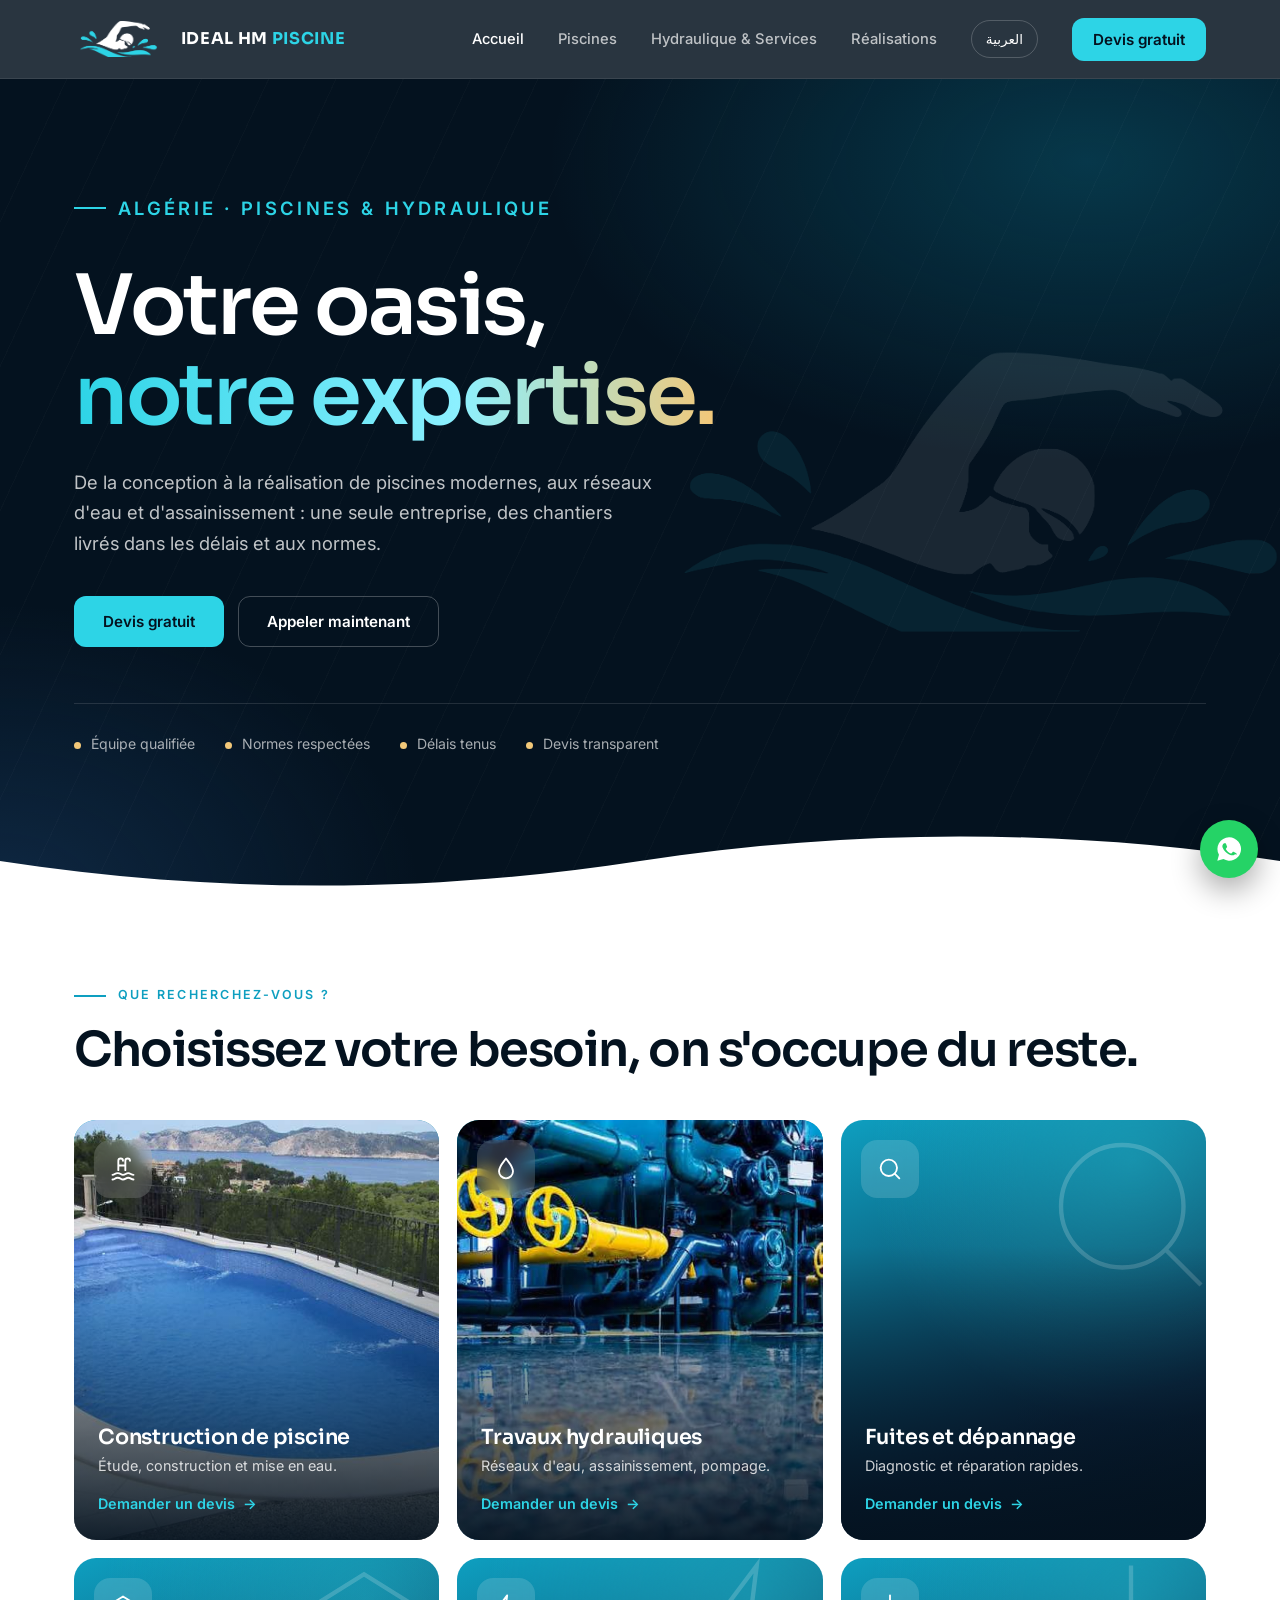
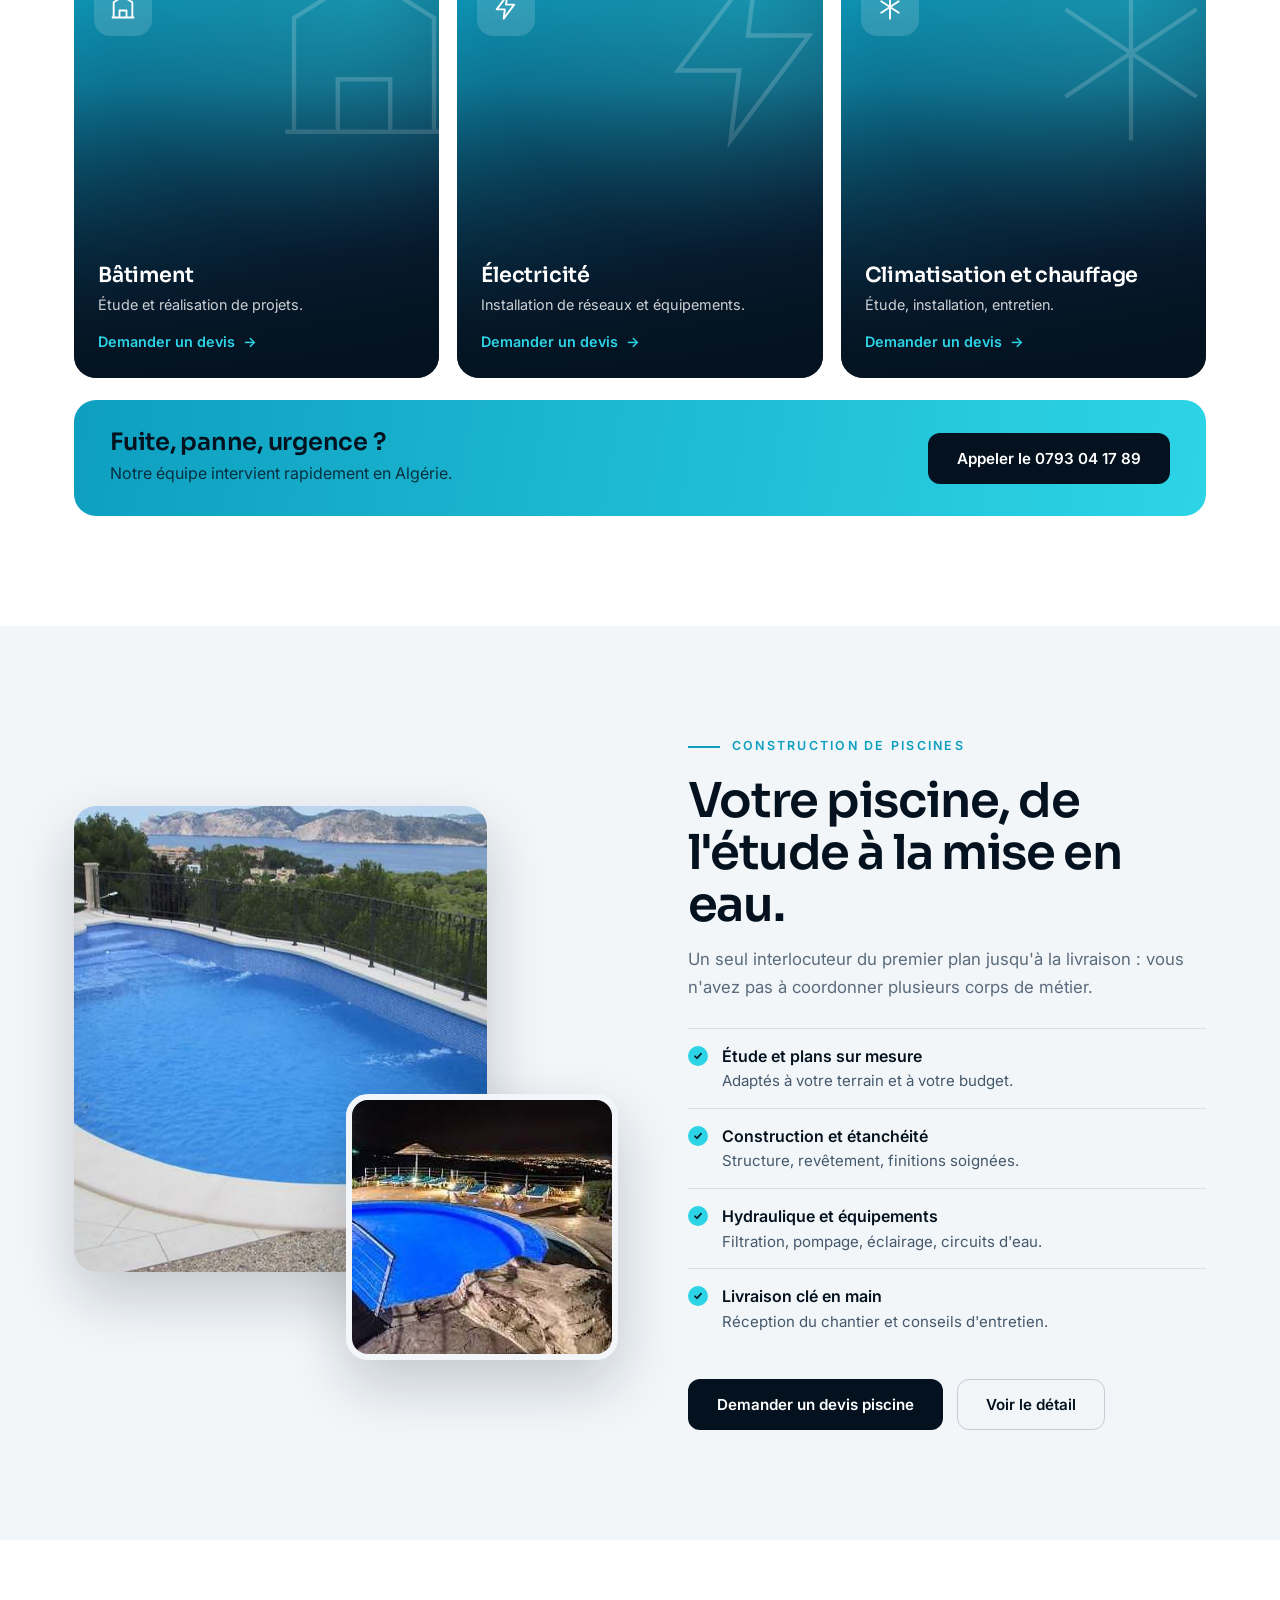
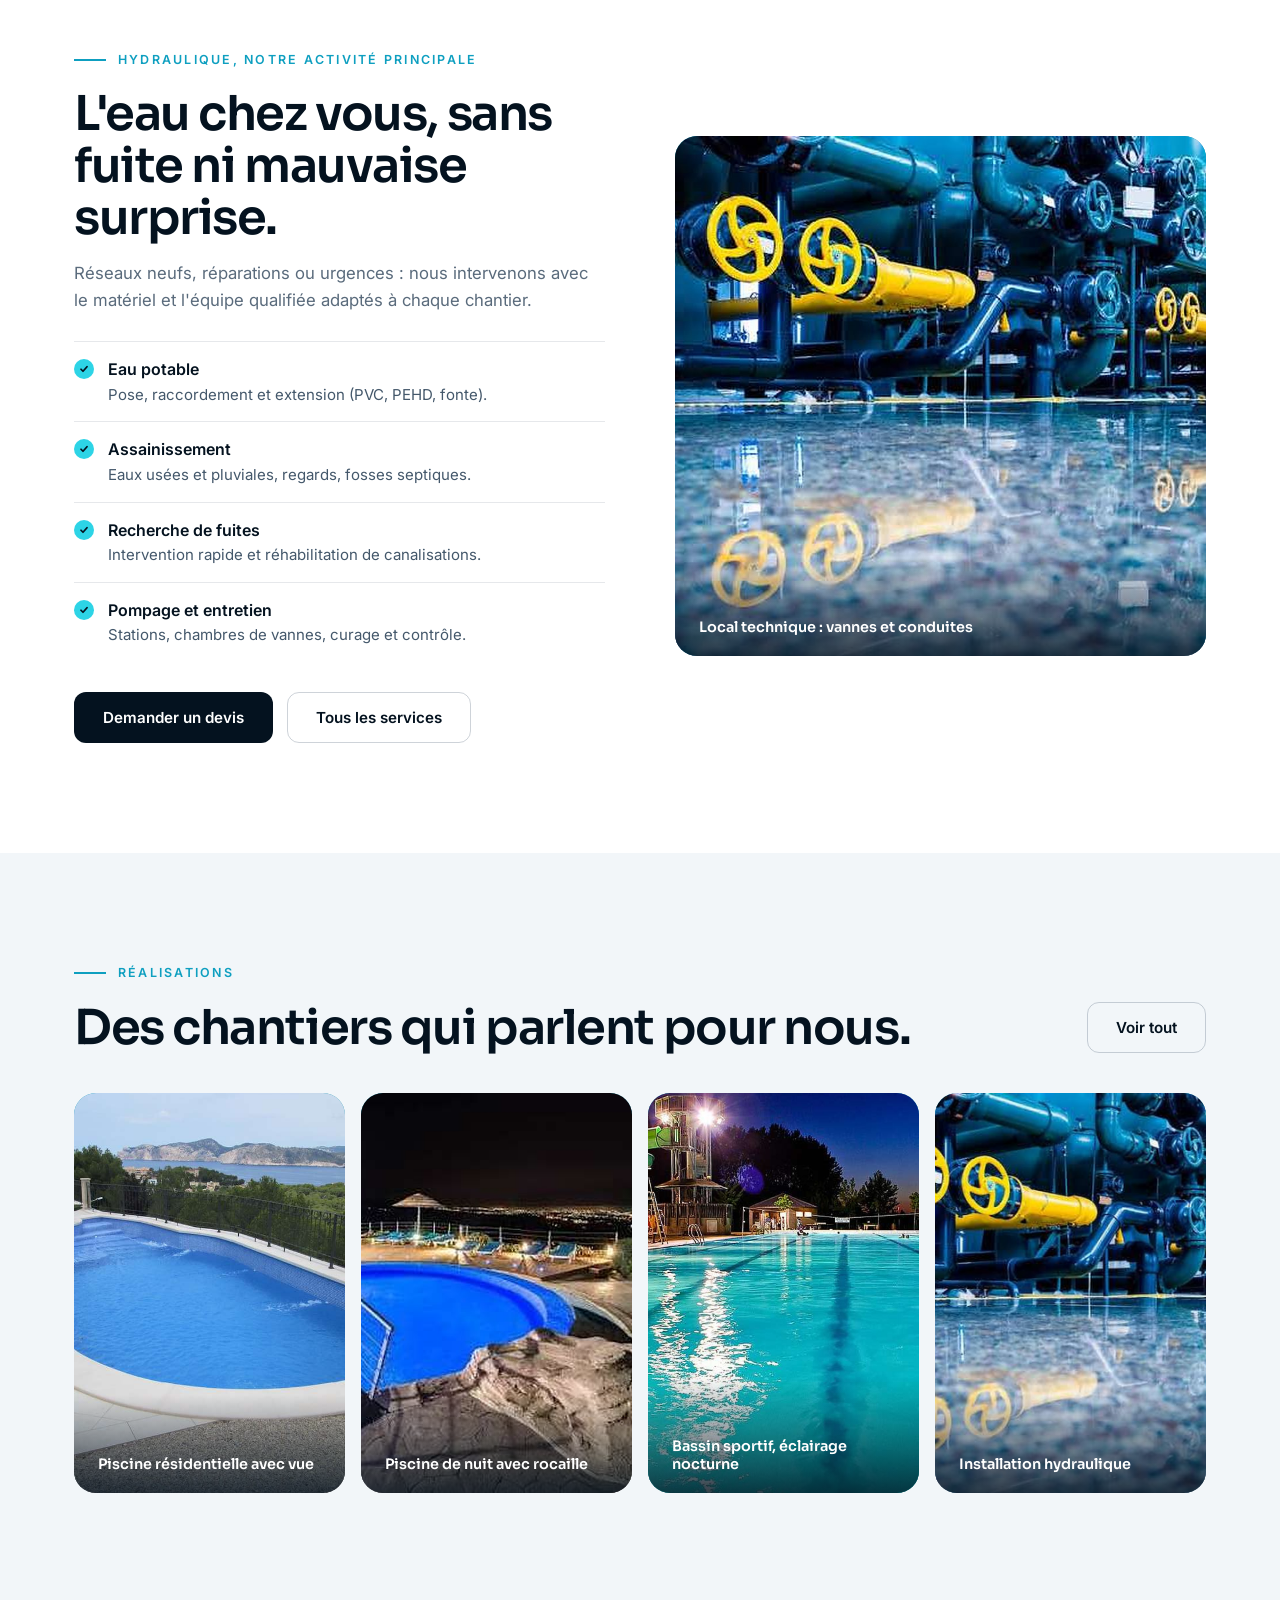
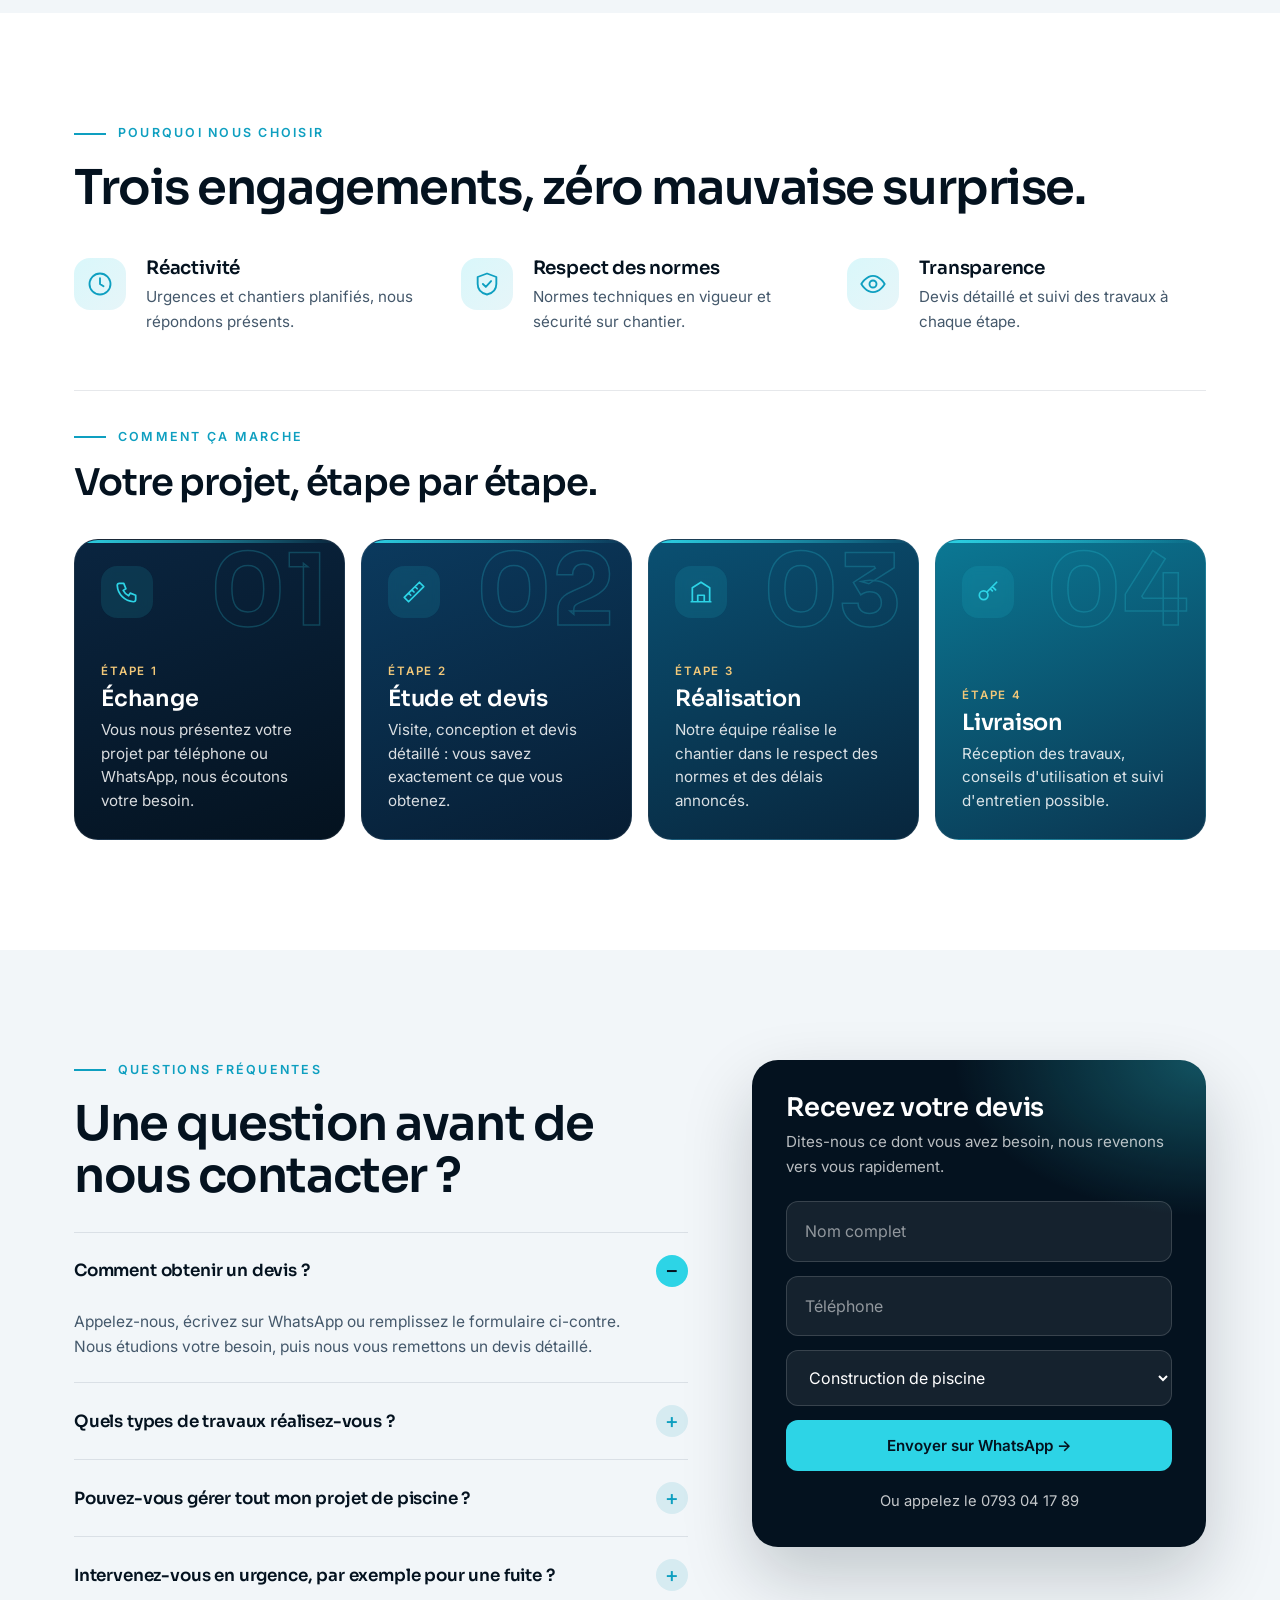
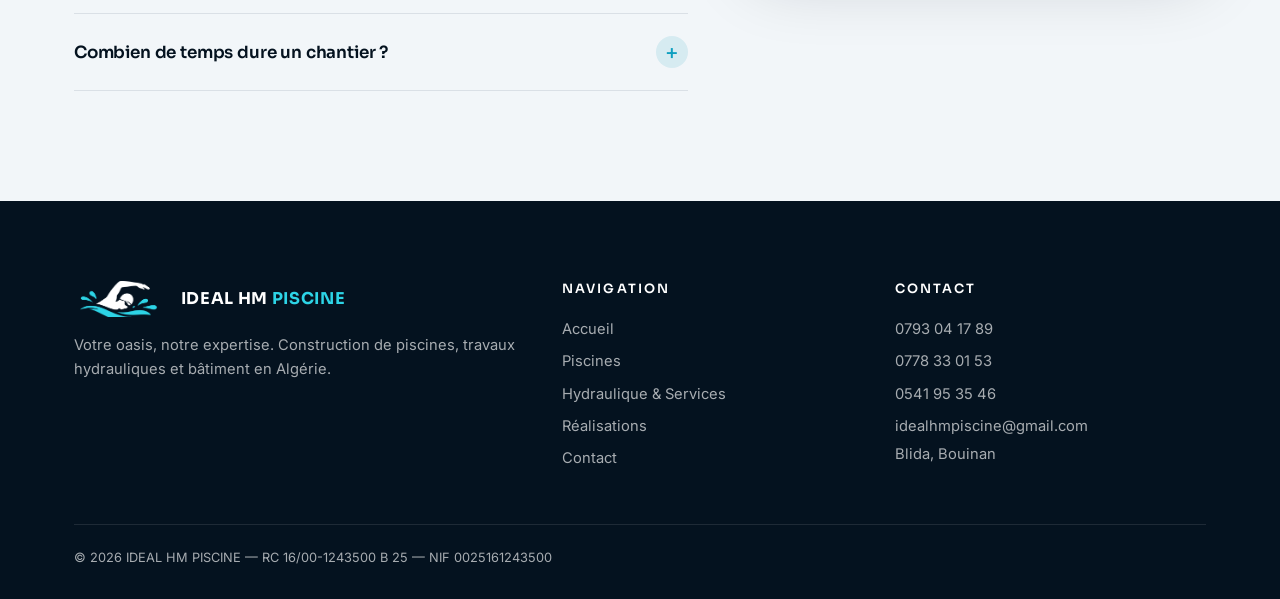
==== index.html @ 0d779c3c "Add files via upload" ====
<!doctype html><html lang="fr"><head><meta charset="utf-8"><meta name="viewport" content="width=device-width,initial-scale=1">
<title>Construction de piscines & travaux hydrauliques en Algérie | Ideal HM Piscine</title><link rel="canonical" href="https://ideal-piscine.vercel.app/"><link rel="alternate" hreflang="fr" href="https://ideal-piscine.vercel.app/"><link rel="alternate" hreflang="ar" href="https://ideal-piscine.vercel.app/ar"><meta name="twitter:card" content="summary_large_image"><meta name="description" content="Ideal HM Piscine : construction de piscines, travaux hydrauliques, bâtiment, électricité et climatisation en Algérie. Devis gratuit.">
<meta property="og:title" content="Construction de piscines & travaux hydrauliques en Algérie | Ideal HM Piscine"><meta property="og:description" content="Ideal HM Piscine : construction de piscines, travaux hydrauliques, bâtiment, électricité et climatisation en Algérie. Devis gratuit."><meta property="og:image" content="https://ideal-piscine.vercel.app/assets/og.jpg">
<link rel="icon" href="/assets/mark-white.png"><link rel="preconnect" href="https://fonts.googleapis.com"><link rel="preconnect" href="https://fonts.gstatic.com" crossorigin>
<script>document.documentElement.className="js"</script><link href="https://fonts.googleapis.com/css2?family=Sora:wght@500;600;700&family=Inter:wght@400;500;600&display=swap" rel="stylesheet"><link rel="stylesheet" href="/assets/style.css"></head><body><svg width="0" height="0" style="position:absolute" aria-hidden="true"><symbol id="i-pool" viewBox="0 0 24 24"><path d="M3 17c2 0 2-1.5 4.5-1.5S10 17 12 17s2.500-1.500 4.500-1.500S19 17 21 17M3 21c2 0 2-1.5 4.500-1.500S10 21 12 21s2.500-1.500 4.500-1.500S19 21 21 21M8 13V5a2 2 0 0 1 4 0M14 13V5a2 2 0 0 1 4 0M8 9h6"/></symbol><symbol id="i-drop" viewBox="0 0 24 24"><path d="M12 3c3 4 6 7 6 11a6 6 0 0 1-12 0c0-4 3-7 6-11z"/></symbol><symbol id="i-build" viewBox="0 0 24 24"><path d="M4 21V8l8-5 8 5v13M9 21v-6h6v6M3 21h18"/></symbol><symbol id="i-bolt" viewBox="0 0 24 24"><path d="M13 2L4 14h7l-1 8 9-12h-7z"/></symbol><symbol id="i-snow" viewBox="0 0 24 24"><path d="M12 2v20M4.500 7l15 10M19.500 7l-15 10"/></symbol><symbol id="i-wrench" viewBox="0 0 24 24"><path d="M14.500 6.500a4 4 0 0 0-5 5L3 18l3 3 6.500-6.500a4 4 0 0 0 5-5L14.500 12 12 9.500z"/></symbol><symbol id="i-search" viewBox="0 0 24 24"><circle cx="11" cy="11" r="7"/><path d="M20 20l-4-4"/></symbol><symbol id="i-pipe" viewBox="0 0 24 24"><path d="M3 7h9a4 4 0 0 1 4 4v10M10 21h12M3 4v6"/></symbol><symbol id="i-ruler" viewBox="0 0 24 24"><path d="M3 17L17 3l4 4L7 21zM7 13l2 2M10 10l2 2M13 7l2 2"/></symbol><symbol id="i-shield" viewBox="0 0 24 24"><path d="M12 3l8 3v6c0 5-3.500 8-8 9-4.500-1-8-4-8-9V6zM8.500 12l2.500 2.500 4.500-5"/></symbol><symbol id="i-clock" viewBox="0 0 24 24"><circle cx="12" cy="12" r="9"/><path d="M12 7v5l3 2"/></symbol><symbol id="i-eye" viewBox="0 0 24 24"><path d="M2 12s4-7 10-7 10 7 10 7-4 7-10 7S2 12 2 12z"/><circle cx="12" cy="12" r="3"/></symbol><symbol id="i-hotel" viewBox="0 0 24 24"><path d="M4 21V5a1 1 0 0 1 1-1h9a1 1 0 0 1 1 1v16M15 10h4a1 1 0 0 1 1 1v10M3 21h18M8 8h3M8 12h3M8 16h3"/></symbol><symbol id="i-light" viewBox="0 0 24 24"><path d="M9 18h6M10 21h4M12 3a6 6 0 0 0-4 10.500c.7.700 1 1.500 1 2.500h6c0-1 .3-1.800 1-2.500A6 6 0 0 0 12 3z"/></symbol><symbol id="i-phone" viewBox="0 0 24 24"><path d="M5 4h4l2 5-2.500 1.500a11 11 0 0 0 5 5L15 13l5 2v4a2 2 0 0 1-2 2A16 16 0 0 1 3 6a2 2 0 0 1 2-2z"/></symbol><symbol id="i-key" viewBox="0 0 24 24"><circle cx="8" cy="15" r="4"/><path d="M11 12l9-9M16 7l3 3M14 9l2 2"/></symbol></svg><header><div class="wrap nav"><a href="/" class="brand"><img src="/assets/mark-white.png" alt="Ideal HM Piscine"><span class="wm">IDEAL HM <b>PISCINE</b></span></a><button class="burger" aria-label="Menu" aria-expanded="false">Menu</button><nav class="links"><a href="/" class="on">Accueil</a><a href="/piscines">Piscines</a><a href="/services">Hydraulique & Services</a><a href="/realisations">Réalisations</a><a class="lang" href="/ar" hreflang="ar" lang="ar">العربية</a><a href="/contact" class="btn btn-y">Devis gratuit</a></nav></div></header><main>
<script type="application/ld+json">{"@context":"https://schema.org","@type":"HomeAndConstructionBusiness","name":"IDEAL HM PISCINE","email":"idealhmpiscine@gmail.com","telephone":"+213793041789","address":{"@type":"PostalAddress","addressLocality":"Bouinan","addressRegion":"Blida","addressCountry":"DZ"}}</script>
<section class="hero"><div class="wrap"><p class="eyebrow" style="color:var(--yellow)">Algérie · Piscines & Hydraulique</p><h1>Votre oasis,<br><em>notre expertise.</em></h1><p>De la conception à la réalisation de piscines modernes, aux réseaux d'eau et d'assainissement : une seule entreprise, des chantiers livrés dans les délais et aux normes.</p><div class="cta"><a class="btn btn-y" href="/contact">Devis gratuit</a><a class="btn btn-o" href="tel:+213793041789">Appeler maintenant</a></div><div class="badges"><span>Équipe qualifiée</span><span>Normes respectées</span><span>Délais tenus</span><span>Devis transparent</span></div></div><svg class="wave" viewBox="0 0 1440 110" preserveAspectRatio="none"><path fill="#fff" d="M0 55c120 40 240 40 360 0s240-40 360 0 240 40 360 0 240-40 360 0V110H0z"/></svg></section><section class="tight"><div class="wrap"><p class="eyebrow">Que recherchez-vous ?</p><h2>Choisissez votre besoin, on s'occupe du reste.</h2><div class="tiles"><a class="tile rv big" href="/contact?s=Construction%20de%20piscine"><img src="/assets/work-1.jpg" alt="Construction de piscine" loading="lazy" onerror="this.remove()"><span class="ic"><svg><use href="#i-pool"/></svg></span><h3>Construction de piscine</h3><p>Étude, construction et mise en eau.</p><span class="more">Demander un devis <i>→</i></span></a><a class="tile rv " href="/contact?s=Travaux%20hydrauliques"><img src="/assets/work-4.jpg" alt="Travaux hydrauliques" loading="lazy" onerror="this.remove()"><span class="ic"><svg><use href="#i-drop"/></svg></span><h3>Travaux hydrauliques</h3><p>Réseaux d'eau, assainissement, pompage.</p><span class="more">Demander un devis <i>→</i></span></a><a class="tile rv " href="/contact?s=Fuites%20et%20d%C3%A9pannage"><svg class="bg"><use href="#i-search"/></svg><span class="ic"><svg><use href="#i-search"/></svg></span><h3>Fuites et dépannage</h3><p>Diagnostic et réparation rapides.</p><span class="more">Demander un devis <i>→</i></span></a><a class="tile rv " href="/contact?s=B%C3%A2timent"><svg class="bg"><use href="#i-build"/></svg><span class="ic"><svg><use href="#i-build"/></svg></span><h3>Bâtiment</h3><p>Étude et réalisation de projets.</p><span class="more">Demander un devis <i>→</i></span></a><a class="tile rv " href="/contact?s=%C3%89lectricit%C3%A9"><svg class="bg"><use href="#i-bolt"/></svg><span class="ic"><svg><use href="#i-bolt"/></svg></span><h3>Électricité</h3><p>Installation de réseaux et équipements.</p><span class="more">Demander un devis <i>→</i></span></a><a class="tile rv " href="/contact?s=Climatisation%20et%20chauffage"><svg class="bg"><use href="#i-snow"/></svg><span class="ic"><svg><use href="#i-snow"/></svg></span><h3>Climatisation et chauffage</h3><p>Étude, installation, entretien.</p><span class="more">Demander un devis <i>→</i></span></a></div><div class="urg rv"><div><h3>Fuite, panne, urgence ?</h3><p>Notre équipe intervient rapidement en Algérie.</p></div><a class="btn btn-b" href="tel:+213793041789">Appeler le 0793 04 17 89</a></div></div></section><section class="alt"><div class="wrap split"><div class="collage rv"><img class="c1" src="/assets/work-1.jpg" alt="Piscine réalisée" loading="lazy" onerror="this.remove()"><img class="c2" src="/assets/work-2.jpg" alt="Piscine de nuit" loading="lazy" onerror="this.remove()"></div><div class="rv"><p class="eyebrow">Construction de piscines</p><h2>Votre piscine, de l'étude à la mise en eau.</h2><p class="lead">Un seul interlocuteur du premier plan jusqu'à la livraison : vous n'avez pas à coordonner plusieurs corps de métier.</p><ul class="check"><li><b>Étude et plans sur mesure</b><span>Adaptés à votre terrain et à votre budget.</span></li><li><b>Construction et étanchéité</b><span>Structure, revêtement, finitions soignées.</span></li><li><b>Hydraulique et équipements</b><span>Filtration, pompage, éclairage, circuits d'eau.</span></li><li><b>Livraison clé en main</b><span>Réception du chantier et conseils d'entretien.</span></li></ul><div class="cta"><a class="btn btn-b" href="/contact?s=Construction%20de%20piscine">Demander un devis piscine</a><a class="btn btn-line" href="/piscines">Voir le détail</a></div></div></div></section><section><div class="wrap split rev"><div class="rv"><p class="eyebrow">Hydraulique, notre activité principale</p><h2>L'eau chez vous, sans fuite ni mauvaise surprise.</h2><p class="lead">Réseaux neufs, réparations ou urgences : nous intervenons avec le matériel et l'équipe qualifiée adaptés à chaque chantier.</p><ul class="check"><li><b>Eau potable</b><span>Pose, raccordement et extension (PVC, PEHD, fonte).</span></li><li><b>Assainissement</b><span>Eaux usées et pluviales, regards, fosses septiques.</span></li><li><b>Recherche de fuites</b><span>Intervention rapide et réhabilitation de canalisations.</span></li><li><b>Pompage et entretien</b><span>Stations, chambres de vannes, curage et contrôle.</span></li></ul><div class="cta"><a class="btn btn-b" href="/contact?s=Travaux%20hydrauliques">Demander un devis</a><a class="btn btn-line" href="/services">Tous les services</a></div></div><div class="ph tall rv"><img src="/assets/work-4.jpg" alt="Installation hydraulique" loading="lazy" onerror="this.remove()"><span>Local technique : vannes et conduites</span></div></div></section><section class="alt"><div class="wrap"><div class="head2"><div><p class="eyebrow">Réalisations</p><h2>Des chantiers qui parlent pour nous.</h2></div><a class="btn btn-line" href="/realisations">Voir tout</a></div><div class="rail"><div class="ph rv"><img src="/assets/work-1.jpg" alt="Piscine résidentielle avec vue" loading="lazy" onerror="this.remove()"><span>Piscine résidentielle avec vue</span></div><div class="ph rv"><img src="/assets/work-2.jpg" alt="Piscine de nuit avec rocaille" loading="lazy" onerror="this.remove()"><span>Piscine de nuit avec rocaille</span></div><div class="ph rv"><img src="/assets/work-3.jpg" alt="Bassin sportif, éclairage nocturne" loading="lazy" onerror="this.remove()"><span>Bassin sportif, éclairage nocturne</span></div><div class="ph rv"><img src="/assets/work-4.jpg" alt="Installation hydraulique" loading="lazy" onerror="this.remove()"><span>Installation hydraulique</span></div></div></div></section><section><div class="wrap"><p class="eyebrow">Pourquoi nous choisir</p><h2>Trois engagements, zéro mauvaise surprise.</h2><div class="trio"><div class="why"><span class="ic"><svg><use href="#i-clock"/></svg></span><div><h3>Réactivité</h3><p>Urgences et chantiers planifiés, nous répondons présents.</p></div></div><div class="why"><span class="ic"><svg><use href="#i-shield"/></svg></span><div><h3>Respect des normes</h3><p>Normes techniques en vigueur et sécurité sur chantier.</p></div></div><div class="why"><span class="ic"><svg><use href="#i-eye"/></svg></span><div><h3>Transparence</h3><p>Devis détaillé et suivi des travaux à chaque étape.</p></div></div></div><div class="flow rv"><p class="eyebrow">Comment ça marche</p><h2>Votre projet, étape par étape.</h2><p class="hint">Glissez pour découvrir les étapes</p><div class="sw"><div class="sc" data-n="01"><span class="si"><svg><use href="#i-phone"/></svg></span><div><small>Étape 1</small><h3>Échange</h3><p>Vous nous présentez votre projet par téléphone ou WhatsApp, nous écoutons votre besoin.</p></div></div><div class="sc" data-n="02"><span class="si"><svg><use href="#i-ruler"/></svg></span><div><small>Étape 2</small><h3>Étude et devis</h3><p>Visite, conception et devis détaillé : vous savez exactement ce que vous obtenez.</p></div></div><div class="sc" data-n="03"><span class="si"><svg><use href="#i-build"/></svg></span><div><small>Étape 3</small><h3>Réalisation</h3><p>Notre équipe réalise le chantier dans le respect des normes et des délais annoncés.</p></div></div><div class="sc" data-n="04"><span class="si"><svg><use href="#i-key"/></svg></span><div><small>Étape 4</small><h3>Livraison</h3><p>Réception des travaux, conseils d'utilisation et suivi d'entretien possible.</p></div></div><a class="sc cta" href="/contact"><span class="si"><svg><use href="#i-pool"/></svg></span><div><h3>Prêt à démarrer ?</h3><p>Demandez votre devis gratuit, nous revenons vers vous rapidement.</p></div><span class="btn btn-b">Demander un devis →</span></a></div><div class="prog"><i></i><i></i><i></i><i></i><i></i></div></div></div></section><section class="alt"><div class="wrap"><div class="faqgrid"><div class="rv"><p class="eyebrow">Questions fréquentes</p><h2>Une question avant de nous contacter ?</h2><div class="faq"><details open><summary>Comment obtenir un devis ?</summary><p>Appelez-nous, écrivez sur WhatsApp ou remplissez le formulaire ci-contre. Nous étudions votre besoin, puis nous vous remettons un devis détaillé.</p></details><details><summary>Quels types de travaux réalisez-vous ?</summary><p>La construction de piscines et les travaux hydrauliques (eau potable, assainissement, fuites, pompage), ainsi que le bâtiment, l'électricité, la climatisation, le chauffage et l'entretien.</p></details><details><summary>Pouvez-vous gérer tout mon projet de piscine ?</summary><p>Oui. Nous intervenons de l'étude à la livraison, avec un seul interlocuteur : conception, construction, hydraulique et équipements.</p></details><details><summary>Intervenez-vous en urgence, par exemple pour une fuite ?</summary><p>La réactivité est l'un de nos engagements. Appelez-nous directement pour une urgence : nous organisons l'intervention au plus vite.</p></details><details><summary>Combien de temps dure un chantier ?</summary><p>Cela dépend du projet (type de travaux, taille, terrain). Le calendrier est précisé dans votre devis avant le début des travaux.</p></details></div></div>
<div class="qf rv"><h3>Recevez votre devis</h3><p>Dites-nous ce dont vous avez besoin, nous revenons vers vous rapidement.</p>
<form id="devis"><input name="nom" placeholder="Nom complet" required autocomplete="name"><input name="tel" type="tel" placeholder="Téléphone" required autocomplete="tel"><select name="service" aria-label="Service"><option>Construction de piscine</option><option>Travaux hydrauliques</option><option>Recherche de fuites / dépannage</option><option>Bâtiment</option><option>Électricité</option><option>Climatisation et chauffage</option><option>Entretien</option></select><button class="btn btn-y" type="submit" style="justify-content:center">Envoyer sur WhatsApp →</button></form>
<a class="qcall" href="tel:+213793041789">Ou appelez le 0793 04 17 89</a></div></div></div><script type="application/ld+json">{"@context": "https://schema.org", "@type": "FAQPage", "mainEntity": [{"@type": "Question", "name": "Comment obtenir un devis ?", "acceptedAnswer": {"@type": "Answer", "text": "Appelez-nous, écrivez sur WhatsApp ou remplissez le formulaire ci-contre. Nous étudions votre besoin, puis nous vous remettons un devis détaillé."}}, {"@type": "Question", "name": "Quels types de travaux réalisez-vous ?", "acceptedAnswer": {"@type": "Answer", "text": "La construction de piscines et les travaux hydrauliques (eau potable, assainissement, fuites, pompage), ainsi que le bâtiment, l'électricité, la climatisation, le chauffage et l'entretien."}}, {"@type": "Question", "name": "Pouvez-vous gérer tout mon projet de piscine ?", "acceptedAnswer": {"@type": "Answer", "text": "Oui. Nous intervenons de l'étude à la livraison, avec un seul interlocuteur : conception, construction, hydraulique et équipements."}}, {"@type": "Question", "name": "Intervenez-vous en urgence, par exemple pour une fuite ?", "acceptedAnswer": {"@type": "Answer", "text": "La réactivité est l'un de nos engagements. Appelez-nous directement pour une urgence : nous organisons l'intervention au plus vite."}}, {"@type": "Question", "name": "Combien de temps dure un chantier ?", "acceptedAnswer": {"@type": "Answer", "text": "Cela dépend du projet (type de travaux, taille, terrain). Le calendrier est précisé dans votre devis avant le début des travaux."}}]}</script></section>

</main><footer><div class="wrap"><div class="grid"><div><a href="/" class="brand" style="margin-bottom:16px"><img src="/assets/mark-white.png" alt=""><span class="wm">IDEAL HM <b>PISCINE</b></span></a><p>Votre oasis, notre expertise. Construction de piscines, travaux hydrauliques et bâtiment en Algérie.</p></div><div><h4>Navigation</h4><a href="/">Accueil</a><a href="/piscines">Piscines</a><a href="/services">Hydraulique & Services</a><a href="/realisations">Réalisations</a><a href="/contact">Contact</a></div><div><h4>Contact</h4><a href="tel:+213793041789">0793 04 17 89</a><a href="tel:+213778330153">0778 33 01 53</a><a href="tel:+213541953546">0541 95 35 46</a><a href="mailto:idealhmpiscine@gmail.com">idealhmpiscine@gmail.com</a><span>Blida, Bouinan</span></div></div><div class="copy">© 2026 IDEAL HM PISCINE — RC 16/00-1243500 B 25 — NIF 0025161243500</div></div></footer><a class="wa" href="https://wa.me/213793041789?text=Bonjour, je souhaite un devis." target="_blank" rel="noopener" aria-label="WhatsApp"><svg width="28" height="28" viewBox="0 0 24 24" fill="#fff"><path d="M12 2a10 10 0 0 0-8.6 15L2 22l5.2-1.4A10 10 0 1 0 12 2zm5.2 14.2c-.2.6-1.3 1.2-1.8 1.2-.5.1-1 .2-3.3-.7-2.8-1.2-4.6-4-4.7-4.2-.1-.2-1.1-1.500-1.100-2.800s.7-2 1-2.300c.2-.3.6-.3.8-.3h.6c.2 0 .5-.1.7.5l.9 2.200c.1.200.1.400 0 .600l-.4.600-.4.500c-.2.200-.3.400-.1.700.2.300.8 1.300 1.700 2.100 1.100 1 2.100 1.300 2.400 1.500.3.100.5.100.7-.1l1-1.200c.2-.3.4-.2.7-.1l2 1c.3.1.5.2.5.4.1.100.1.700-.1 1.300z"/></svg></a><div class="mbar"><a href="tel:+213793041789">Appeler</a><a class="p" href="/contact">Devis gratuit</a></div><script src="/assets/script.js"></script></body></html>
---- assets/style.css ----
:root{--ink:#04121f;--deep:#0a2540;--aqua:#2dd4e6;--aq2:#0e9fc0;--sand:#f2c879;--yellow:var(--aqua);--mut:#5a6b7c;--bg:#f2f6f9;--line:#0a25401a;--r:22px}
*{box-sizing:border-box;margin:0}html{scroll-behavior:smooth}
body{font-family:Inter,system-ui,sans-serif;color:var(--ink);background:#fff;line-height:1.65;-webkit-font-smoothing:antialiased}
img{max-width:100%;display:block}a{color:inherit;text-decoration:none}.wrap{max-width:1180px;margin:auto;padding:0 24px}
h1,h2,h3,.wm{font-family:Sora,sans-serif}h1,h2,h3{line-height:1.08;letter-spacing:-.03em;font-weight:600}
h1{font-size:clamp(2.6rem,7vw,5.2rem)}h2{font-size:clamp(1.9rem,4vw,3rem)}h3{font-size:1.2rem;letter-spacing:-.01em}
.eyebrow{display:flex;align-items:center;gap:12px;color:var(--aq2);font-weight:600;font-size:.78rem;letter-spacing:.18em;text-transform:uppercase;margin-bottom:18px}
.eyebrow:before{content:"";width:32px;height:2px;background:currentColor}
section{padding:110px 0}.alt{background:var(--bg)}.lead{color:var(--mut);max-width:620px;margin-top:16px;font-size:1.05rem}
.btn{display:inline-flex;align-items:center;gap:8px;padding:15px 28px;border-radius:12px;font:600 .95rem Inter;border:1.5px solid transparent;transition:.3s;cursor:pointer}
.btn-y{background:var(--aqua);color:var(--ink)}.btn-y:hover{background:#fff;transform:translateY(-2px);box-shadow:0 14px 34px #2dd4e655}
.btn-o{border-color:#ffffff40;color:#fff}.btn-o:hover{background:#fff;color:var(--ink)}
.btn-b{background:var(--ink);color:#fff}.btn-b:hover{background:var(--aq2);transform:translateY(-2px)}
header{position:sticky;top:0;z-index:50;background:#04121fd9;backdrop-filter:blur(16px);border-bottom:1px solid #ffffff14;color:#fff}
.nav{display:flex;align-items:center;justify-content:space-between;height:78px}
.brand{display:flex;align-items:center;gap:14px}.brand img{height:36px;width:auto}
.wm{font-weight:700;letter-spacing:.04em;font-size:1.02rem}.wm b{color:var(--aqua);font-weight:700}
.links{display:flex;gap:34px;align-items:center;font-size:.92rem;font-weight:500}
.links a:not(.btn){color:#ffffffb3;transition:.2s}.links a.on,.links a:not(.btn):hover{color:#fff}
.links .btn{padding:11px 20px}.burger{display:none;background:none;border:1px solid #fff4;color:#fff;border-radius:10px;padding:8px 14px;font:500 .9rem Inter;cursor:pointer}
.hero{position:relative;overflow:hidden;color:#fff;padding:130px 0 190px;background:radial-gradient(900px 500px at 85% 10%,#0e9fc044,transparent 60%),radial-gradient(700px 500px at 0 100%,#1e4a7a66,transparent 60%),var(--ink)}
.hero.sm{padding:100px 0 160px}.hero h1 em{font-style:normal;background:linear-gradient(90deg,var(--aqua),#8cf0ff 60%,var(--sand));-webkit-background-clip:text;background-clip:text;color:transparent}
.hero p{max-width:580px;margin:26px 0 38px;font-size:1.15rem;color:#ffffffbf}.hero .wrap{position:relative;z-index:2}
.hero:before{content:"";position:absolute;right:-6%;top:50%;width:min(720px,60vw);aspect-ratio:2.1;transform:translateY(-50%);background:url(/assets/mark-white.png) center/contain no-repeat;opacity:.09}
.hero:after{content:"";position:absolute;inset:0;background:repeating-linear-gradient(115deg,transparent 0 60px,#ffffff05 60px 61px)}
.cta{display:flex;gap:14px;flex-wrap:wrap}.wave{position:absolute;bottom:-1px;left:0;width:200%;height:90px;animation:w 18s linear infinite;z-index:3}
@keyframes w{to{transform:translateX(-50%)}}
.badges{display:flex;gap:30px;flex-wrap:wrap;margin-top:56px;padding-top:28px;border-top:1px solid #ffffff1f;font-size:.88rem;color:#ffffffa6}.badges span:before{content:"";display:inline-block;width:7px;height:7px;border-radius:50%;background:var(--sand);margin-right:10px}
.mq{background:#fff;border-bottom:1px solid var(--line);overflow:hidden;white-space:nowrap;padding:22px 0}.mq div{display:inline-flex;gap:56px;animation:w 35s linear infinite;padding-left:56px}
.mq span{font:600 1.5rem Sora;color:#0a254022;text-transform:uppercase;letter-spacing:.04em}.mq span:after{content:"/";margin-left:56px;color:var(--aqua)}
.grid{display:grid;gap:22px;margin-top:56px;counter-reset:c}.g3{grid-template-columns:repeat(3,1fr)}.g2{grid-template-columns:repeat(2,1fr)}.g4{grid-template-columns:repeat(4,1fr)}
.card{position:relative;display:block;background:#fff;border:1px solid var(--line);border-radius:var(--r);padding:34px;transition:.35s;overflow:hidden}
.card:before{counter-increment:c;content:"0" counter(c);display:block;font:600 .85rem Sora;color:var(--aq2);margin-bottom:46px;letter-spacing:.1em}
.card:after{content:"";position:absolute;left:0;bottom:0;height:3px;width:0;background:linear-gradient(90deg,var(--aqua),var(--sand));transition:.4s}
.card:hover{transform:translateY(-6px);box-shadow:0 24px 50px #0a254018}.card:hover:after{width:100%}
.card p,.card li{color:var(--mut);font-size:.95rem;margin-top:10px}
.split{display:grid;grid-template-columns:1.05fr 1fr;gap:70px;align-items:center}
.split h3{margin-top:4px}.split .grid{gap:26px;margin-top:34px}.split .grid>div{padding-left:22px;border-left:2px solid var(--aqua)}
.ph{border-radius:var(--r);min-height:380px;position:relative;overflow:hidden;display:grid;place-items:end start;color:#fff;background:radial-gradient(circle at 70% 20%,#2dd4e6aa,transparent 50%),linear-gradient(160deg,#0e9fc0,var(--deep) 70%,var(--ink))}
.ph:before{content:"";position:absolute;inset:0;background:url(/assets/mark-white.png) center/55% no-repeat;opacity:.12}
.ph img{position:absolute;inset:0;width:100%;height:100%;object-fit:cover;transition:.8s}.ph:hover img{transform:scale(1.06)}
.ph span{position:relative;padding:60px 24px 20px;font:600 .9rem Sora;background:linear-gradient(transparent,#04121fcc);width:100%}
.gal{display:grid;grid-template-columns:repeat(3,1fr);gap:20px;margin-top:56px}.gal .ph{min-height:290px}.gal .ph:nth-child(1),.gal .ph:nth-child(5){grid-column:span 2}
.steps .card{background:transparent}
.band{position:relative;overflow:hidden;color:#fff;text-align:center;border-radius:32px;padding:84px 28px;background:radial-gradient(600px 300px at 80% 0,#2dd4e655,transparent 60%),var(--ink)}
.band h2{max-width:720px;margin:auto}.band p{color:#ffffffb3;margin:18px auto 34px;max-width:520px}
form{display:grid;gap:14px}input,select,textarea{width:100%;padding:16px 18px;border:1.5px solid var(--line);border-radius:12px;font:inherit;background:var(--bg)}
input:focus,select:focus,textarea:focus{outline:0;border-color:var(--aq2);background:#fff;box-shadow:0 0 0 4px #2dd4e633}
.info a{display:block;padding:20px 0;border-bottom:1px solid var(--line);font:600 1.15rem Sora;transition:.2s}.info a:hover{color:var(--aq2);padding-left:8px}
footer{background:var(--ink);color:#ffffffa6;padding:80px 0 30px;font-size:.92rem}
footer .grid{margin-top:0;grid-template-columns:1.5fr 1fr 1fr}footer h4{color:#fff;font:600 .8rem Sora;letter-spacing:.16em;text-transform:uppercase;margin-bottom:16px}
footer a:not(.brand){display:block;padding:4px 0;transition:.2s}footer a:hover{color:var(--aqua)}footer .brand{color:#fff}.copy{border-top:1px solid #ffffff1a;margin-top:50px;padding-top:22px;font-size:.8rem}
.wa{position:fixed;right:22px;bottom:22px;z-index:60;background:#25d366;width:58px;height:58px;border-radius:50%;display:grid;place-items:center;box-shadow:0 12px 30px #0005;transition:.3s}.wa:hover{transform:scale(1.1)}
.js .rv{opacity:0;transform:translateY(30px);transition:.8s cubic-bezier(.2,.7,.2,1)}.rv.in{opacity:1;transform:none}
@media(max-width:860px){.g3,.g2,.g4,.split,footer .grid{grid-template-columns:1fr}.split{gap:40px}.gal{grid-template-columns:1fr}.gal .ph:nth-child(n){grid-column:auto}
.burger{display:block}.links{position:absolute;top:78px;left:0;right:0;background:var(--ink);flex-direction:column;align-items:flex-start;padding:26px 24px;gap:20px;display:none}.links.open{display:flex}section{padding:72px 0}.hero{padding:80px 0 140px}}
.card:before{content:none}.card{display:flex;flex-direction:column;padding:32px}
.ic{flex:none;width:58px;height:58px;border-radius:16px;display:grid;place-items:center;background:linear-gradient(135deg,#2dd4e62e,#0e9fc01a);color:var(--aq2);margin-bottom:26px;transition:.35s}
.ic svg{width:28px;height:28px;fill:none;stroke:currentColor;stroke-width:1.6;stroke-linecap:round;stroke-linejoin:round}
.card:hover .ic{background:var(--aqua);color:var(--ink);transform:rotate(-6deg) scale(1.06)}
.card h3{font-size:1.3rem}.card p{color:#44586b;font-size:.98rem}.card:hover{border-color:#2dd4e688;box-shadow:0 24px 60px #0e9fc026}
.more{margin-top:auto;padding-top:26px;font-weight:600;font-size:.9rem;color:var(--aq2);display:flex;gap:8px}.more i{font-style:normal;transition:.3s}.card:hover .more i{transform:translateX(6px)}
.bento{display:grid;gap:22px;margin-top:56px;grid-template-columns:1.25fr 1fr 1fr}
.feat{grid-row:span 2;background:radial-gradient(500px 320px at 100% 0,#2dd4e655,transparent 60%),var(--ink);color:#fff;border-color:transparent}
.feat h3{font-size:2rem}.feat p,.feat li{color:#ffffffc4}.feat .ic{background:#2dd4e622;color:var(--aqua)}.feat .more{color:var(--aqua)}
.feat ul{list-style:none;padding:0;margin:24px 0 0}.feat li{padding:11px 0;border-top:1px solid #ffffff1a;display:flex;gap:12px;font-size:.95rem}.feat li:before{content:"";width:8px;height:8px;margin-top:9px;border-radius:50%;background:var(--sand);flex:none}
.urg{margin-top:22px;border-radius:var(--r);padding:30px 36px;background:linear-gradient(100deg,var(--aq2),var(--aqua));color:var(--ink);display:flex;justify-content:space-between;align-items:center;gap:20px;flex-wrap:wrap}.urg h3{font-size:1.5rem}.urg p{margin:4px 0 0;opacity:.8}
.why{display:flex;gap:20px;align-items:flex-start}.split .grid>.why{border:0;padding:0}.why .ic{width:52px;height:52px;margin:0}
.stepper{display:grid;grid-template-columns:repeat(4,1fr);gap:28px;margin-top:56px}.step{position:relative}
.step b{display:grid;place-items:center;width:54px;height:54px;border-radius:50%;background:var(--ink);color:var(--aqua);font:600 1.15rem Sora;position:relative;z-index:1;margin-bottom:24px;box-shadow:0 0 0 6px #2dd4e622}
.step:not(:last-child):before{content:"";position:absolute;top:27px;left:70px;right:0;height:2px;background:repeating-linear-gradient(90deg,var(--aq2) 0 6px,transparent 6px 12px)}.step p{color:#44586b;margin-top:8px}
@media(max-width:860px){.bento,.stepper{grid-template-columns:1fr}.feat{grid-row:auto}.step:before{display:none!important}}
@media(max-width:860px){
.stepper{gap:0;margin-top:40px}
.step{display:grid;grid-template-columns:54px 1fr;column-gap:20px;padding-bottom:34px}
.step b{margin:0;grid-row:span 2;align-self:start}
.step h3{display:flex;align-items:center;min-height:54px}
.step p{margin:0;grid-column:2}
.step:not(:last-child):before{display:block!important;top:62px;bottom:8px;left:26px;right:auto;width:2px;height:auto;background:repeating-linear-gradient(180deg,var(--aq2) 0 6px,transparent 6px 12px)}
.step:last-child{padding-bottom:0}}
.hero{padding:88px 0 150px}.hero.sm{padding:64px 0 120px}.hero.xs{padding:60px 0 130px}.hero.xs .wave{display:none}
.btn-line{border-color:#0a254033;color:var(--ink)}.btn-line:hover{background:var(--ink);color:#fff}
section.tight{padding-top:80px}
.tiles{display:grid;grid-template-columns:repeat(3,1fr);gap:18px;margin-top:44px}
.tile{position:relative;isolation:isolate;overflow:hidden;border-radius:22px;aspect-ratio:4/4.6;color:#fff;display:flex;flex-direction:column;justify-content:flex-end;padding:24px;background:radial-gradient(circle at 80% 10%,#2dd4e655,transparent 55%),linear-gradient(160deg,#0e9fc0,var(--deep) 70%,var(--ink))}
.tile>img{position:absolute;inset:0;width:100%;height:100%;object-fit:cover;z-index:-2;transition:.8s}.tile:hover>img{transform:scale(1.08)}
.tile:after{content:"";position:absolute;inset:0;z-index:-1;background:linear-gradient(transparent 30%,#04121fee)}
.tile .bg{position:absolute;z-index:-1;right:-30px;top:-10px;width:210px;height:210px;fill:none;stroke:#fff;stroke-width:.5;opacity:.18}
.tile .ic{position:absolute;top:20px;left:20px;margin:0;background:#ffffff26;color:#fff;backdrop-filter:blur(8px)}
.tile h3{font-size:1.3rem}.tile p{font-size:.9rem;color:#ffffffcc;margin-top:6px}.tile .more{color:var(--aqua);padding-top:14px;margin:0}.tile:hover .more i{transform:translateX(6px)}
.collage{position:relative;aspect-ratio:1/1.02}.collage img{position:absolute;object-fit:cover;border-radius:22px;box-shadow:0 24px 60px #04121f33}
.c1{left:0;top:0;width:76%;height:84%}.c2{right:0;bottom:0;width:50%;height:48%;border:6px solid var(--bg)}
.check{list-style:none;padding:0;margin:26px 0 30px}.check li{display:grid;grid-template-columns:28px 1fr;column-gap:6px;padding:14px 0;border-top:1px solid var(--line)}
.check li:before{content:"";grid-row:span 2;width:20px;height:20px;margin-top:3px;border-radius:50%;background:var(--aqua) url("data:image/svg+xml,%3Csvg xmlns='http://www.w3.org/2000/svg' viewBox='0 0 24 24' fill='none' stroke='%2304121f' stroke-width='3.500' stroke-linecap='round' stroke-linejoin='round'%3E%3Cpath d='M6 12.500l4 4 8-9'/%3E%3C/svg%3E") center/12px no-repeat}
.check b{font-weight:600}.check span{color:#44586b;font-size:.94rem}
.split.rev{grid-template-columns:1fr 1fr}.ph.tall{min-height:520px}
.head2{display:flex;justify-content:space-between;align-items:flex-end;gap:20px;flex-wrap:wrap}
.rail{display:flex;gap:16px;overflow-x:auto;scroll-snap-type:x mandatory;margin-top:40px;padding-bottom:10px;scrollbar-width:none}.rail::-webkit-scrollbar{display:none}
.rail .ph{flex:1 0 250px;min-height:400px;scroll-snap-align:start}
.trio{display:grid;grid-template-columns:repeat(3,1fr);gap:28px;margin-top:44px}.why p{color:#44586b;margin-top:6px;font-size:.95rem}.why h3{font-size:1.15rem}
.trio+.stepper{margin-top:70px;padding-top:56px;border-top:1px solid var(--line)}
.split2{display:grid;grid-template-columns:1.25fr 1fr;gap:24px}.pull{padding:0 0 90px;margin-top:-84px;position:relative;z-index:4}
.formcard{background:#fff;border-radius:26px;padding:38px;box-shadow:0 30px 80px #04121f2e;border:1px solid var(--line)}
.row2{display:grid;grid-template-columns:1fr 1fr;gap:14px}
.side{background:var(--ink);color:#fff;border-radius:26px;padding:38px;background-image:radial-gradient(400px 260px at 100% 0,#2dd4e644,transparent 60%)}
.side h3{font-size:1.4rem}.side .info a{font:600 1.1rem Sora;border-color:#ffffff1f}.side .info a:hover{color:var(--aqua)}
.mbar{display:none}
@media(max-width:860px){
.hero{padding:40px 0 104px}.hero.sm{padding:36px 0 92px}.hero.xs{padding:34px 0 96px}.hero p{margin:18px 0 26px;font-size:1.05rem}.badges{margin-top:34px;gap:14px 22px}
section{padding:56px 0}section.tight{padding-top:48px}
.tiles{grid-template-columns:1fr 1fr;gap:12px;margin-top:30px}.tile{aspect-ratio:3/3.6;padding:16px;border-radius:18px}.tile.big{grid-column:span 2;aspect-ratio:16/10}
.tile p{display:none}.tile.big p{display:block}.tile h3{font-size:1.05rem}.tile .ic{top:14px;left:14px;width:44px;height:44px;margin:0}.tile .ic svg{width:22px;height:22px}.tile .more{font-size:.82rem;padding-top:8px}.tile .bg{width:150px;height:150px}
.urg{padding:22px}.urg .btn{width:100%;justify-content:center}
.split.rev{grid-template-columns:1fr}.split.rev .ph{order:-1}.ph.tall{min-height:280px}.collage{aspect-ratio:1/.9}
.trio{grid-template-columns:1fr;gap:20px}.rail .ph{flex:0 0 78%;min-height:340px}
.gal{grid-template-columns:1fr 1fr;gap:12px;margin-top:36px}.gal .ph{min-height:210px}.gal .ph:nth-child(1){grid-column:span 2}
.card:not(.feat){display:grid;grid-template-columns:50px 1fr;column-gap:16px;padding:20px}.card:not(.feat) .ic{grid-row:span 3;width:50px;height:50px;margin:0}.card:not(.feat) .ic svg{width:24px;height:24px}.card:not(.feat) h3{font-size:1.08rem}.card:not(.feat) .more{padding-top:10px}.grid{gap:12px;margin-top:34px}
.split2{grid-template-columns:1fr}.pull{margin-top:-64px;padding-bottom:50px}.formcard,.side{padding:24px;border-radius:22px}.row2{grid-template-columns:1fr}
.mbar{display:flex;position:fixed;left:0;right:0;bottom:0;z-index:60;gap:10px;padding:10px 14px calc(10px + env(safe-area-inset-bottom));background:#04121ff2;backdrop-filter:blur(14px);border-top:1px solid #ffffff1a}
.mbar a{flex:1;text-align:center;padding:14px;border-radius:12px;font:600 .95rem Inter;color:#fff;border:1.5px solid #ffffff40}.mbar a.p{background:var(--aqua);color:var(--ink);border-color:var(--aqua)}
.wa{display:none}body{padding-bottom:78px}}
.dark2{display:grid;grid-template-columns:1fr 1fr;border-radius:32px;overflow:hidden;color:#fff;background:radial-gradient(600px 380px at 0 0,#2dd4e633,transparent 60%),var(--ink)}
.dark2 .col{padding:56px}.dark2 .col+.col{border-left:1px solid #ffffff1a;background:#ffffff08}
.dark2 .eyebrow{color:var(--aqua)}.dark2 h2{font-size:clamp(1.6rem,2.6vw,2.2rem);margin-bottom:36px}
.rows{display:grid;gap:28px}.row{display:grid;grid-template-columns:56px 1fr;column-gap:20px;position:relative}
.row .ic{width:56px;height:56px;margin:0;background:#2dd4e61f;color:var(--aqua)}
.row small{display:block;color:var(--sand);font:600 .72rem Inter;letter-spacing:.16em;text-transform:uppercase;margin-bottom:4px}
.row h3{font-size:1.15rem}.row p{color:#ffffffb8;font-size:.95rem;margin-top:4px}
.tl .row:not(:last-child):before{content:"";position:absolute;left:27px;top:64px;bottom:-26px;width:2px;background:repeating-linear-gradient(180deg,var(--aqua) 0 5px,transparent 5px 10px);opacity:.55}
@media(max-width:860px){.dark2{grid-template-columns:1fr;border-radius:24px}.dark2 .col{padding:32px 22px}.dark2 .col+.col{border-left:0;border-top:1px solid #ffffff1a}
.dark2 h2{margin-bottom:26px}.rows{gap:24px}.row{grid-template-columns:48px 1fr;column-gap:16px}.row .ic{width:48px;height:48px}.tl .row:not(:last-child):before{left:23px;top:56px;bottom:-24px}}
.flow{margin-top:56px;padding-top:36px;border-top:1px solid var(--line)}.flow .eyebrow{margin-bottom:16px}
.fl{display:grid;grid-template-columns:repeat(4,1fr);background:var(--bg);border-radius:20px;overflow:hidden}
.fs{position:relative;display:flex;gap:12px;align-items:flex-start;padding:20px 24px}.fs+.fs{border-left:1px solid var(--line)}
.fs:not(:last-child):after{content:"";position:absolute;right:-6px;top:50%;width:11px;height:11px;background:var(--bg);border-top:1px solid var(--line);border-right:1px solid var(--line);transform:translateY(-50%) rotate(45deg);z-index:2}
.fi{flex:none;width:38px;height:38px;border-radius:12px;display:grid;place-items:center;background:#2dd4e62e;color:var(--aq2)}.fi svg{width:20px;height:20px;fill:none;stroke:currentColor;stroke-width:1.7;stroke-linecap:round;stroke-linejoin:round}
.fs h4{font:600 .98rem Sora;letter-spacing:-.01em}.fs p{font-size:.84rem;color:#44586b;line-height:1.45;margin-top:2px}
@media(max-width:860px){.why .ic{width:46px;height:46px}.trio{gap:18px}
.flow{margin-top:36px;padding-top:28px}.fl{grid-template-columns:1fr 1fr;border-radius:16px}
.fs{padding:14px;gap:10px}.fs+.fs{border-left:0}.fs:nth-child(even){border-left:1px solid var(--line)}.fs:nth-child(n+3){border-top:1px solid var(--line)}.fs:after{display:none!important}
.fi{width:34px;height:34px;border-radius:10px}.fi svg{width:18px;height:18px}.fs h4{font-size:.92rem}.fs p{font-size:.78rem}}
.gal .ph:nth-child(4){grid-column:span 2}
@media(max-width:1020px){.burger{display:block}.links{position:absolute;top:78px;left:0;right:0;background:var(--ink);flex-direction:column;align-items:flex-start;padding:26px 24px;gap:20px;display:none}.links.open{display:flex}}
@media(max-width:860px){.gal .ph:nth-child(4){grid-column:span 2}}
.flow{border-top:1px solid var(--line)}.flow h2{font-size:clamp(1.6rem,3vw,2.3rem)}
.hint,.prog{display:none}
.sw{display:grid;grid-template-columns:repeat(4,1fr);gap:16px;margin-top:36px}.sc.cta{display:none}
.sc{position:relative;overflow:hidden;display:flex;flex-direction:column;justify-content:space-between;gap:46px;min-height:300px;padding:26px;border-radius:24px;color:#fff;border:1px solid #ffffff14;transition:.35s;background:linear-gradient(160deg,#0a2540,#04121f)}
.sc:nth-child(2){background:linear-gradient(160deg,#0b3a5e,#071d33)}.sc:nth-child(3){background:linear-gradient(160deg,#0a5072,#08263d)}.sc:nth-child(4){background:linear-gradient(160deg,#0b7894,#0a3550)}
.sc:before{content:attr(data-n);position:absolute;right:16px;top:2px;font:700 6.2rem/1 Sora;color:transparent;-webkit-text-stroke:1.5px #2dd4e638;pointer-events:none}
.sc:after{content:"";position:absolute;left:0;top:0;height:3px;width:100%;background:linear-gradient(90deg,var(--aqua),transparent)}
.sc:hover{transform:translateY(-6px);box-shadow:0 26px 50px #04121f40}
.si{width:52px;height:52px;border-radius:16px;display:grid;place-items:center;background:#2dd4e61f;color:var(--aqua);backdrop-filter:blur(6px)}
.si svg{width:26px;height:26px;fill:none;stroke:currentColor;stroke-width:1.6;stroke-linecap:round;stroke-linejoin:round}
.sc small{display:block;color:var(--sand);font:600 .72rem Inter;letter-spacing:.16em;text-transform:uppercase;margin-bottom:8px}
.sc h3{font-size:1.4rem}.sc p{color:#ffffffd9;font-size:.95rem;margin-top:8px;line-height:1.55}
@media(max-width:860px){
.hint{display:block;color:var(--mut);font-size:.82rem;margin-top:10px}.hint:after{content:" →";display:inline-block;animation:nd 1.4s ease-in-out infinite}@keyframes nd{50%{transform:translateX(6px)}}
.sw{display:flex;gap:14px;overflow-x:auto;scroll-snap-type:x mandatory;margin:22px -24px 0;padding:4px 24px 14px;scroll-padding-left:24px;scrollbar-width:none;-webkit-overflow-scrolling:touch}.sw::-webkit-scrollbar{display:none}
.sc{flex:0 0 78%;scroll-snap-align:start;min-height:320px;padding:24px}.sc.cta{display:flex;background:linear-gradient(160deg,var(--aqua),#0ea5c6);color:var(--ink)}
.sc.cta:before,.sc.cta:after{display:none}.sc.cta .si{background:#04121f1f;color:var(--ink)}.sc.cta p{color:#04121fcc}.sc.cta .btn{justify-content:center;width:100%}
.sw:after{content:"";flex:0 0 1px}
.prog{display:flex;gap:6px;margin-top:6px}.prog i{flex:1;height:4px;border-radius:4px;background:var(--line);transition:.35s}.prog i.on{background:var(--aq2)}
.flow{margin-top:36px;padding-top:28px}}
.faqgrid{display:grid;grid-template-columns:1.15fr .85fr;gap:64px;align-items:start}
.faq{margin-top:30px;border-top:1px solid var(--line)}.faq details{border-bottom:1px solid var(--line)}
.faq summary{list-style:none;cursor:pointer;display:flex;justify-content:space-between;align-items:center;gap:20px;padding:22px 0;font:600 1.05rem Sora;letter-spacing:-.01em}
.faq summary::-webkit-details-marker{display:none}.faq summary:after{content:"+";flex:none;width:32px;height:32px;border-radius:50%;display:grid;place-items:center;background:#0e9fc01f;color:var(--aq2);font:500 1.3rem/1 Inter;transition:.3s}
.faq details[open] summary:after{content:"−";background:var(--aqua);color:var(--ink)}.faq summary:hover{color:var(--aq2)}
.faq details p{color:#44586b;padding:0 52px 22px 0;font-size:.97rem}
.qf{position:sticky;top:104px;color:#fff;border-radius:26px;padding:34px;background:radial-gradient(420px 260px at 100% 0,#2dd4e655,transparent 60%),var(--ink);box-shadow:0 30px 70px #04121f33}
.qf h3{font-size:1.6rem}.qf>p{color:#ffffffb8;margin:8px 0 22px;font-size:.95rem}
.qf input,.qf select{background:#ffffff12;border-color:#ffffff26;color:#fff}.qf input::placeholder{color:#ffffff88}.qf input:focus,.qf select:focus{background:#ffffff1c;border-color:var(--aqua)}.qf select option{color:#04121f}
.qcall{display:block;text-align:center;margin-top:18px;color:#ffffffc4;font-size:.92rem}.qcall:hover{color:var(--aqua)}
@media(max-width:860px){.faqgrid{grid-template-columns:1fr;gap:40px}.qf{position:static;padding:24px;border-radius:22px}.faq summary{font-size:.98rem;padding:18px 0}.faq details p{padding-right:0}}
section[id]{scroll-margin-top:90px}
.trio.six{grid-template-columns:repeat(3,1fr);gap:40px 32px}
.chips{display:flex;gap:10px;overflow-x:auto;scrollbar-width:none}.chips::-webkit-scrollbar{display:none}
.chips a,.chips button{flex:none;padding:11px 20px;border:1px solid var(--line);border-radius:99px;font:500 .9rem Inter;background:#fff;color:var(--ink);cursor:pointer;transition:.25s}
.chips a:hover,.chips .on{background:var(--ink);color:#fff;border-color:var(--ink)}
.need{margin-top:36px;border-top:1px solid var(--line)}
.nd{display:grid;grid-template-columns:1fr auto;gap:20px;align-items:center;padding:24px 0;border-bottom:1px solid var(--line);transition:.25s}
.nd b{display:block;font:600 1.15rem Sora;letter-spacing:-.01em}.nd span{color:#44586b;font-size:.95rem}.nd i{font-style:normal;font-weight:600;color:var(--aq2);white-space:nowrap}.nd:hover{padding-left:10px}.nd:hover i{color:var(--ink)}
.panel{display:grid;grid-template-columns:1.1fr 1fr;gap:34px 50px;align-items:center;background:var(--bg);border-radius:28px;padding:48px}
.mini{list-style:none;padding:0;display:grid;gap:12px}.mini li{display:flex;gap:12px;font-weight:500}.mini li:before{content:"";flex:none;width:20px;height:20px;margin-top:3px;border-radius:50%;background:var(--aqua) url("data:image/svg+xml,%3Csvg xmlns='http://www.w3.org/2000/svg' viewBox='0 0 24 24' fill='none' stroke='%2304121f' stroke-width='3.5' stroke-linecap='round' stroke-linejoin='round'%3E%3Cpath d='M6 12.5l4 4 8-9'/%3E%3C/svg%3E") center/12px no-repeat}
.ph .tg{position:absolute;top:14px;left:14px;font:600 .7rem Inter;letter-spacing:.1em;text-transform:uppercase;font-style:normal;padding:6px 12px;border-radius:99px;background:#04121fb3;backdrop-filter:blur(8px);color:var(--aqua);z-index:2}
.gal.u{grid-template-columns:repeat(3,1fr)}.gal.u .ph{grid-column:auto!important;min-height:340px;cursor:zoom-in}
.lb{position:fixed;inset:0;z-index:100;background:#04121ff2;display:none;place-items:center;padding:24px;cursor:zoom-out}.lb.on{display:grid}.lb img{max-width:100%;max-height:90vh;border-radius:16px}.lb button{position:absolute;top:18px;right:22px;background:none;border:0;color:#fff;font-size:2.4rem;cursor:pointer}
@media(max-width:860px){
.trio.six{grid-template-columns:1fr 1fr;gap:26px 16px}.trio.six .why{flex-direction:column;gap:12px}
.nd{grid-template-columns:1fr;gap:8px;padding:20px 0}.nd b{font-size:1.05rem}
.panel{grid-template-columns:1fr;padding:28px 22px;border-radius:22px}
.gal.u{grid-template-columns:1fr 1fr}.gal.u .ph{min-height:230px}.chips{margin-right:-24px;padding-right:24px}}
.links a.lang{font-size:.85rem;border:1px solid #ffffff33;padding:7px 14px;border-radius:99px;color:#fff}.links a.lang:hover{background:#fff;color:var(--ink)}
[dir=rtl] body,[dir=rtl] h1,[dir=rtl] h2,[dir=rtl] h3,[dir=rtl] h4,[dir=rtl] .btn,[dir=rtl] input,[dir=rtl] select,[dir=rtl] textarea,[dir=rtl] summary,[dir=rtl] .eyebrow,[dir=rtl] small,[dir=rtl] .nd b,[dir=rtl] .chip b,[dir=rtl] .chips a,[dir=rtl] .chips button,[dir=rtl] .mbar a,[dir=rtl] .links,[dir=rtl] .ph span,[dir=rtl] .tg,[dir=rtl] .info a,[dir=rtl] .faq summary,[dir=rtl] .check li{font-family:Cairo,Inter,sans-serif}
[dir=rtl] *{letter-spacing:0!important}[dir=rtl] .wm{direction:ltr;letter-spacing:.04em!important;font-family:Sora,sans-serif}
[dir=rtl] body{line-height:1.85}[dir=rtl] h1{line-height:1.3}[dir=rtl] h2,[dir=rtl] h3{line-height:1.4}
[dir=rtl] .eyebrow{text-transform:none;font-size:.9rem}[dir=rtl] .sc small,[dir=rtl] .tg{text-transform:none}
[dir=rtl] .card:hover .more i,[dir=rtl] .tile:hover .more i{transform:translateX(-6px)}
[dir=rtl] .hint:after{content:" ←";animation-name:ndr}@keyframes ndr{50%{transform:translateX(-6px)}}
[dir=rtl] .nd:hover{padding-left:0;padding-right:10px}
[dir=rtl] .sc:before{right:auto;left:16px}[dir=rtl] .sc:after{background:linear-gradient(270deg,var(--aqua),transparent)}
[dir=rtl] .faq details p{padding:0 0 22px 52px}
[dir=rtl] .tile .ic{left:auto;right:20px}[dir=rtl] .tile .bg{right:auto;left:-30px}
[dir=rtl] .c1{left:auto;right:0}[dir=rtl] .c2{right:auto;left:0}
[dir=rtl] .ph .tg{left:auto;right:14px}[dir=rtl] .wa{right:auto;left:22px}[dir=rtl] .lb button{right:auto;left:22px}
[dir=rtl] .badges span:before{margin-right:0;margin-left:10px}
[dir=rtl] bdi{unicode-bidi:isolate}
@media(max-width:860px){[dir=rtl] .tile .ic{left:auto;right:14px}[dir=rtl] .sw{scroll-padding-left:0;scroll-padding-right:24px}[dir=rtl] .faq details p{padding-left:0}
[dir=rtl] .chips{margin-right:0;padding-right:0;margin-left:-24px;padding-left:24px}}
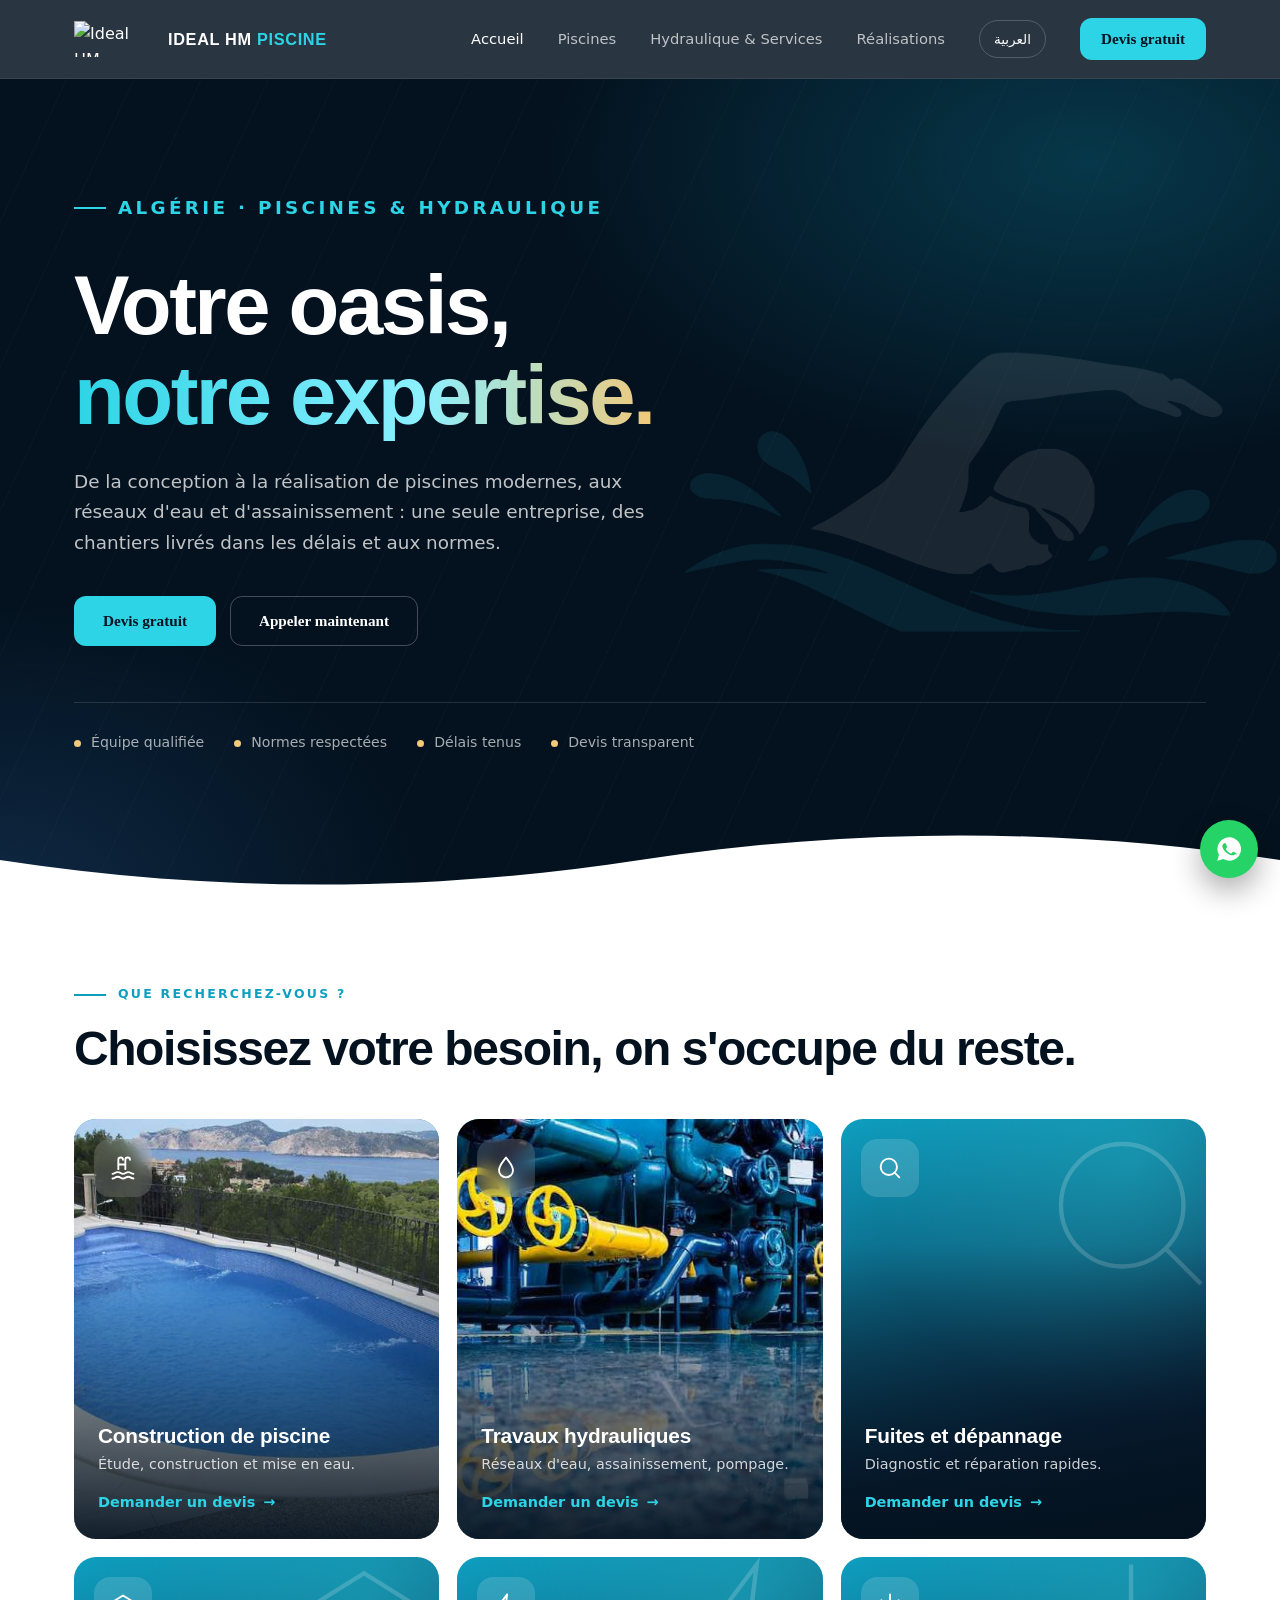
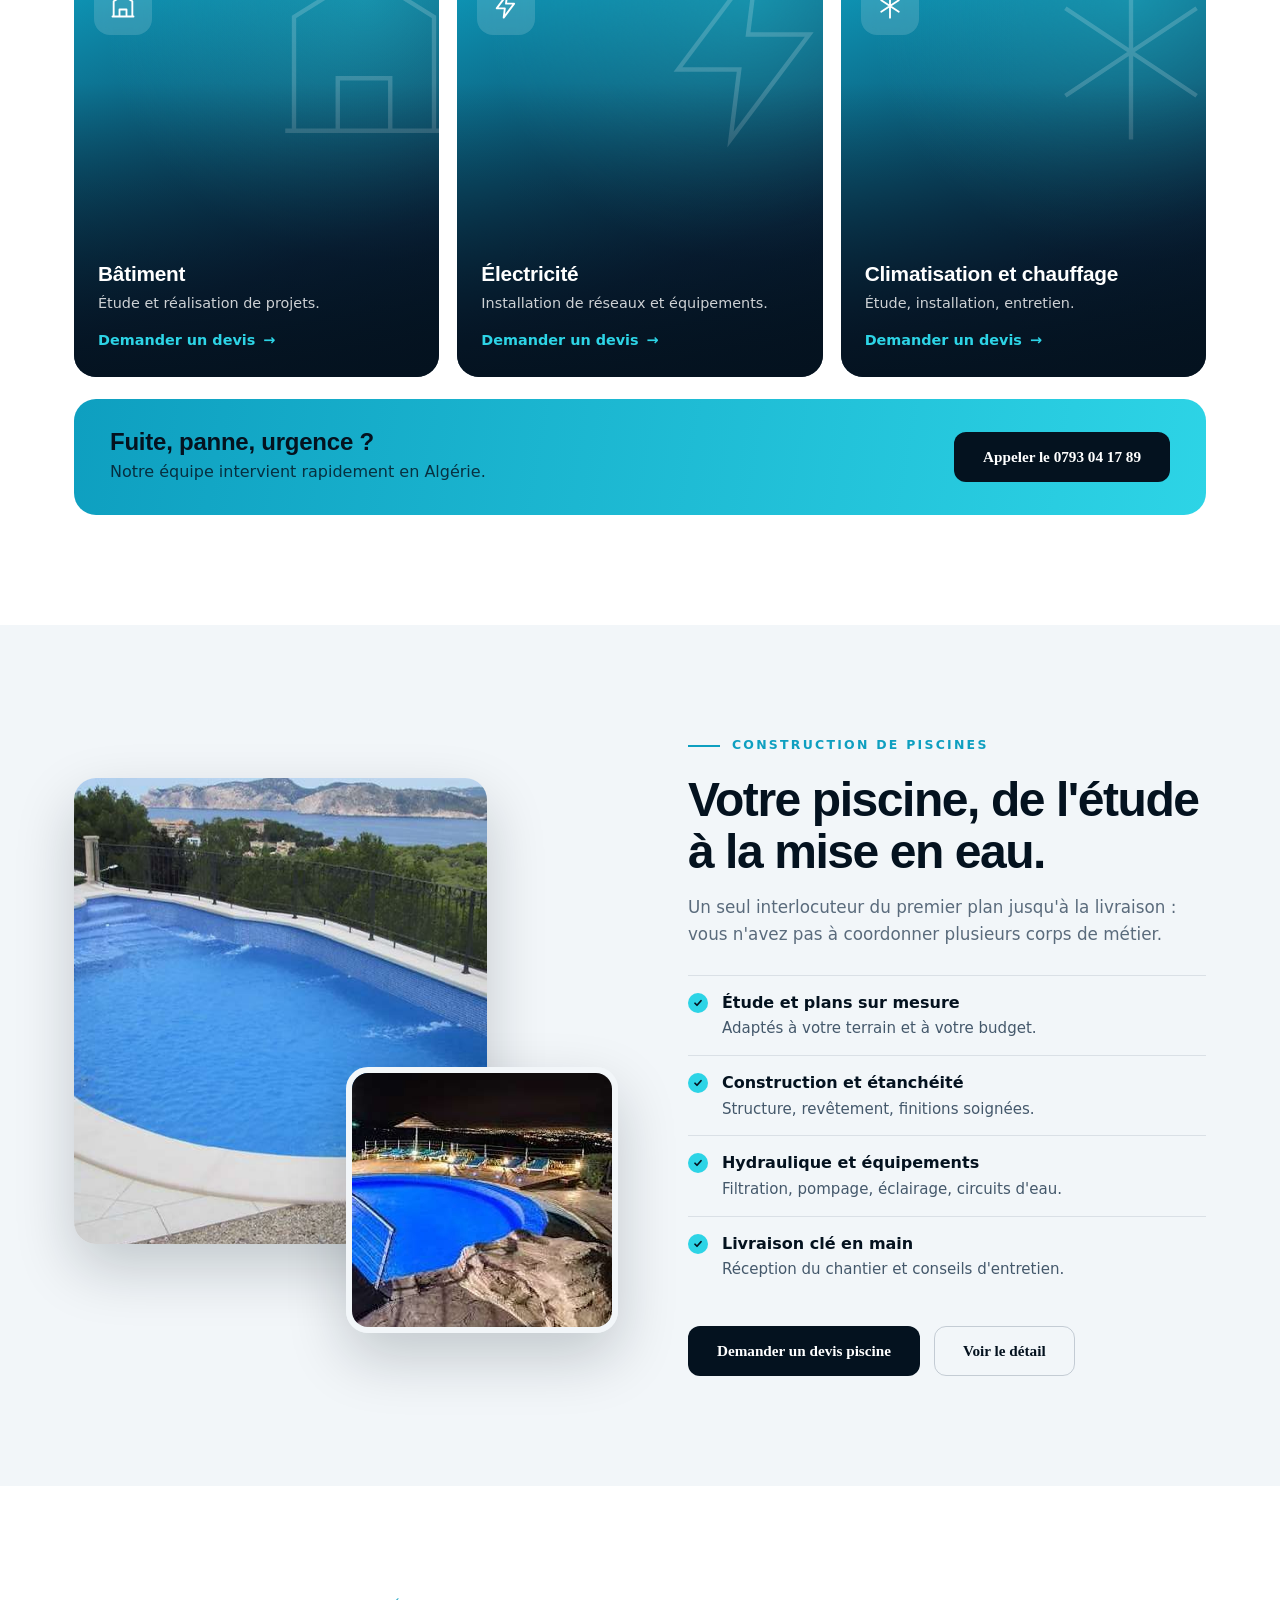
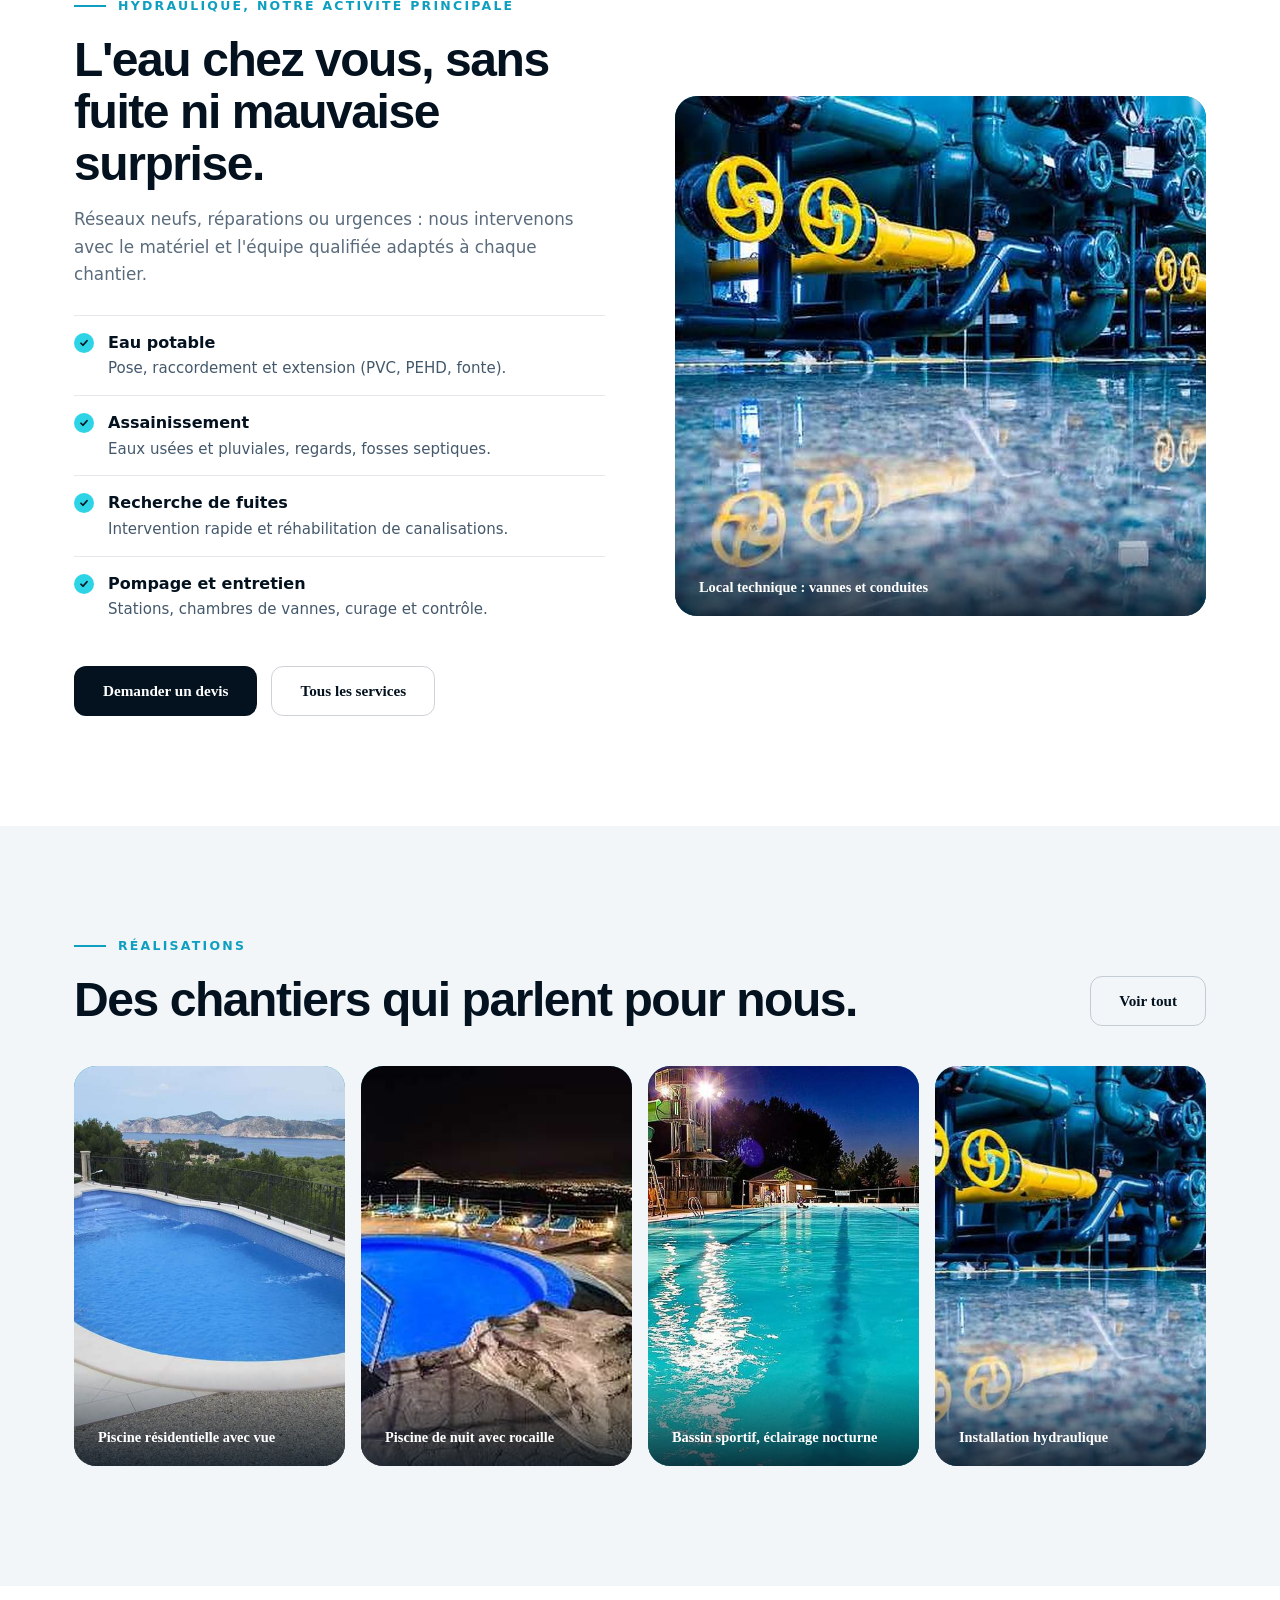
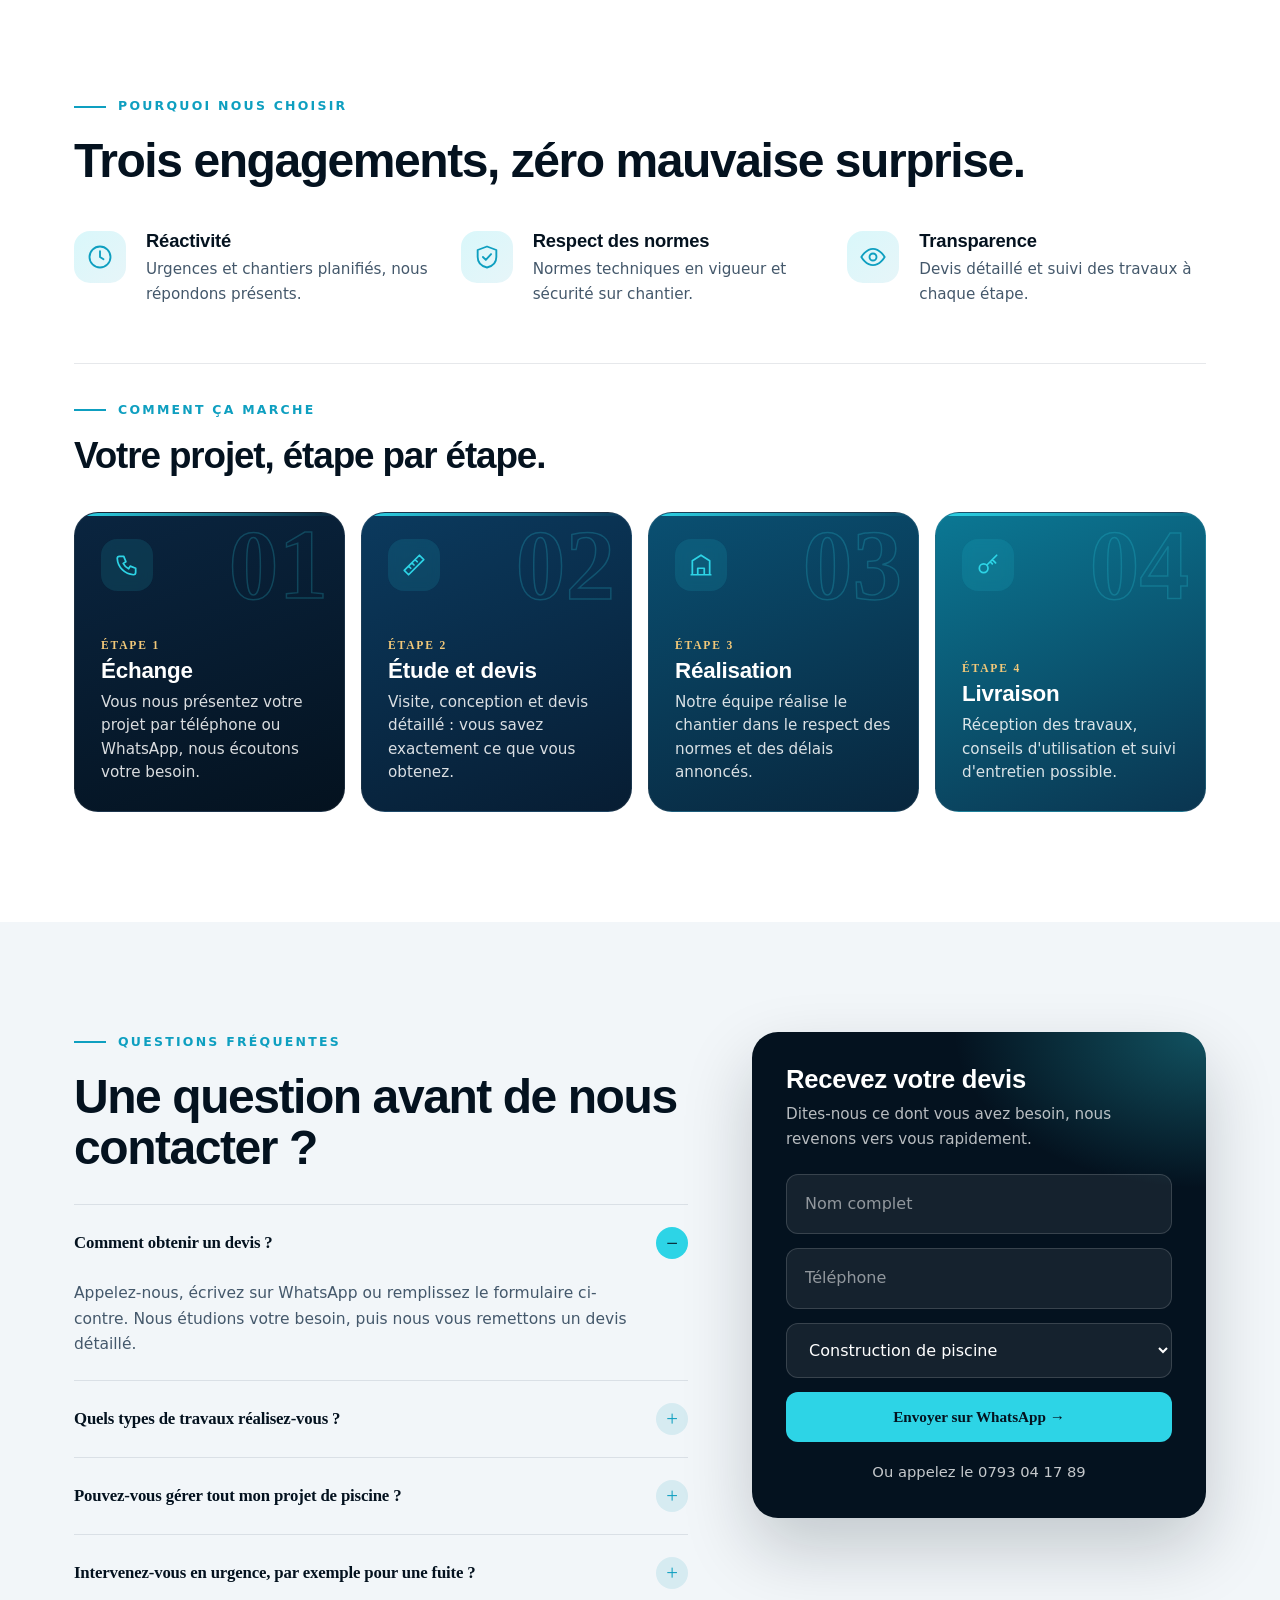
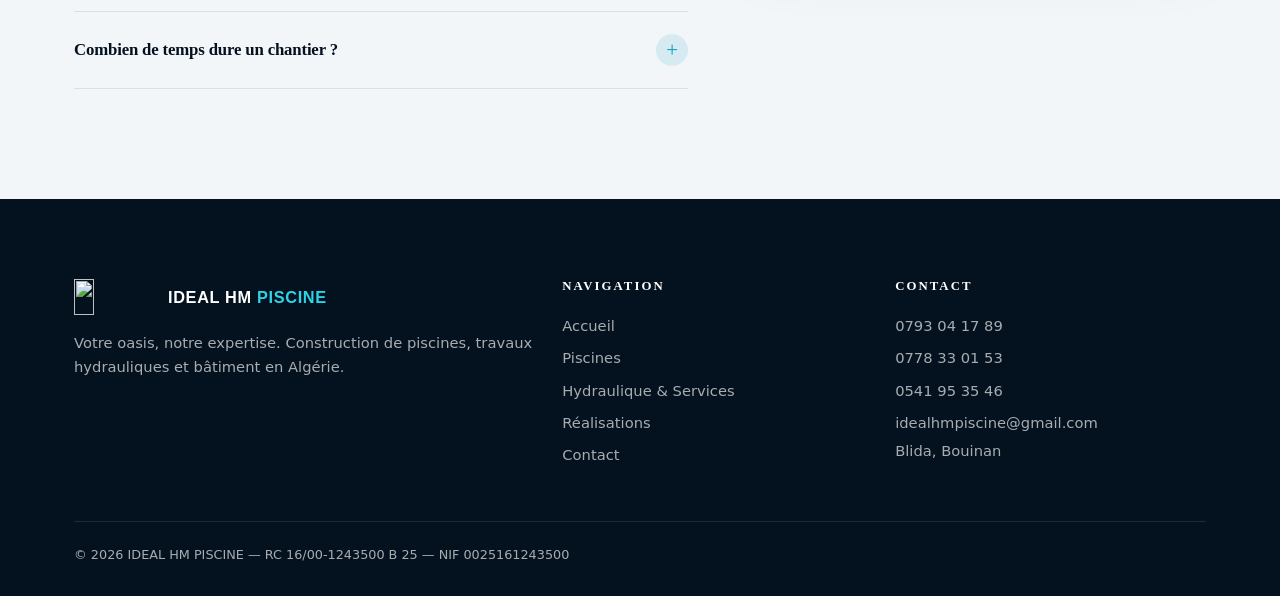
==== commit 4188a8e0: "Add files via upload" ====
--- a/index.html
+++ b/index.html
@@ -1,12 +1,12 @@
 <!doctype html><html lang="fr"><head><meta charset="utf-8"><meta name="viewport" content="width=device-width,initial-scale=1">
 <title>Construction de piscines & travaux hydrauliques en Algérie | Ideal HM Piscine</title><link rel="canonical" href="https://ideal-piscine.vercel.app/"><link rel="alternate" hreflang="fr" href="https://ideal-piscine.vercel.app/"><link rel="alternate" hreflang="ar" href="https://ideal-piscine.vercel.app/ar"><meta name="twitter:card" content="summary_large_image"><meta name="description" content="Ideal HM Piscine : construction de piscines, travaux hydrauliques, bâtiment, électricité et climatisation en Algérie. Devis gratuit.">
 <meta property="og:title" content="Construction de piscines & travaux hydrauliques en Algérie | Ideal HM Piscine"><meta property="og:description" content="Ideal HM Piscine : construction de piscines, travaux hydrauliques, bâtiment, électricité et climatisation en Algérie. Devis gratuit."><meta property="og:image" content="https://ideal-piscine.vercel.app/assets/og.jpg">
-<link rel="icon" href="/assets/mark-white.png"><link rel="preconnect" href="https://fonts.googleapis.com"><link rel="preconnect" href="https://fonts.gstatic.com" crossorigin>
-<script>document.documentElement.className="js"</script><link href="https://fonts.googleapis.com/css2?family=Sora:wght@500;600;700&family=Inter:wght@400;500;600&display=swap" rel="stylesheet"><link rel="stylesheet" href="/assets/style.css"></head><body><svg width="0" height="0" style="position:absolute" aria-hidden="true"><symbol id="i-pool" viewBox="0 0 24 24"><path d="M3 17c2 0 2-1.5 4.5-1.5S10 17 12 17s2.500-1.500 4.500-1.500S19 17 21 17M3 21c2 0 2-1.5 4.500-1.500S10 21 12 21s2.500-1.500 4.500-1.500S19 21 21 21M8 13V5a2 2 0 0 1 4 0M14 13V5a2 2 0 0 1 4 0M8 9h6"/></symbol><symbol id="i-drop" viewBox="0 0 24 24"><path d="M12 3c3 4 6 7 6 11a6 6 0 0 1-12 0c0-4 3-7 6-11z"/></symbol><symbol id="i-build" viewBox="0 0 24 24"><path d="M4 21V8l8-5 8 5v13M9 21v-6h6v6M3 21h18"/></symbol><symbol id="i-bolt" viewBox="0 0 24 24"><path d="M13 2L4 14h7l-1 8 9-12h-7z"/></symbol><symbol id="i-snow" viewBox="0 0 24 24"><path d="M12 2v20M4.500 7l15 10M19.500 7l-15 10"/></symbol><symbol id="i-wrench" viewBox="0 0 24 24"><path d="M14.500 6.500a4 4 0 0 0-5 5L3 18l3 3 6.500-6.500a4 4 0 0 0 5-5L14.500 12 12 9.500z"/></symbol><symbol id="i-search" viewBox="0 0 24 24"><circle cx="11" cy="11" r="7"/><path d="M20 20l-4-4"/></symbol><symbol id="i-pipe" viewBox="0 0 24 24"><path d="M3 7h9a4 4 0 0 1 4 4v10M10 21h12M3 4v6"/></symbol><symbol id="i-ruler" viewBox="0 0 24 24"><path d="M3 17L17 3l4 4L7 21zM7 13l2 2M10 10l2 2M13 7l2 2"/></symbol><symbol id="i-shield" viewBox="0 0 24 24"><path d="M12 3l8 3v6c0 5-3.500 8-8 9-4.500-1-8-4-8-9V6zM8.500 12l2.500 2.500 4.500-5"/></symbol><symbol id="i-clock" viewBox="0 0 24 24"><circle cx="12" cy="12" r="9"/><path d="M12 7v5l3 2"/></symbol><symbol id="i-eye" viewBox="0 0 24 24"><path d="M2 12s4-7 10-7 10 7 10 7-4 7-10 7S2 12 2 12z"/><circle cx="12" cy="12" r="3"/></symbol><symbol id="i-hotel" viewBox="0 0 24 24"><path d="M4 21V5a1 1 0 0 1 1-1h9a1 1 0 0 1 1 1v16M15 10h4a1 1 0 0 1 1 1v10M3 21h18M8 8h3M8 12h3M8 16h3"/></symbol><symbol id="i-light" viewBox="0 0 24 24"><path d="M9 18h6M10 21h4M12 3a6 6 0 0 0-4 10.500c.7.700 1 1.500 1 2.500h6c0-1 .3-1.800 1-2.500A6 6 0 0 0 12 3z"/></symbol><symbol id="i-phone" viewBox="0 0 24 24"><path d="M5 4h4l2 5-2.500 1.500a11 11 0 0 0 5 5L15 13l5 2v4a2 2 0 0 1-2 2A16 16 0 0 1 3 6a2 2 0 0 1 2-2z"/></symbol><symbol id="i-key" viewBox="0 0 24 24"><circle cx="8" cy="15" r="4"/><path d="M11 12l9-9M16 7l3 3M14 9l2 2"/></symbol></svg><header><div class="wrap nav"><a href="/" class="brand"><img src="/assets/mark-white.png" alt="Ideal HM Piscine"><span class="wm">IDEAL HM <b>PISCINE</b></span></a><button class="burger" aria-label="Menu" aria-expanded="false">Menu</button><nav class="links"><a href="/" class="on">Accueil</a><a href="/piscines">Piscines</a><a href="/services">Hydraulique & Services</a><a href="/realisations">Réalisations</a><a class="lang" href="/ar" hreflang="ar" lang="ar">العربية</a><a href="/contact" class="btn btn-y">Devis gratuit</a></nav></div></header><main>
+<link rel="icon" href="/assets/mark-white.png">
+<script>document.documentElement.className="js"</script><link rel="preload" href="/assets/fonts/inter.woff2" as="font" type="font/woff2" crossorigin><link rel="preload" href="/assets/fonts/sora.woff2" as="font" type="font/woff2" crossorigin><link rel="stylesheet" href="/assets/style.css"></head><body><svg width="0" height="0" style="position:absolute" aria-hidden="true"><symbol id="i-pool" viewBox="0 0 24 24"><path d="M3 17c2 0 2-1.5 4.5-1.5S10 17 12 17s2.500-1.500 4.500-1.500S19 17 21 17M3 21c2 0 2-1.5 4.500-1.500S10 21 12 21s2.500-1.500 4.500-1.500S19 21 21 21M8 13V5a2 2 0 0 1 4 0M14 13V5a2 2 0 0 1 4 0M8 9h6"/></symbol><symbol id="i-drop" viewBox="0 0 24 24"><path d="M12 3c3 4 6 7 6 11a6 6 0 0 1-12 0c0-4 3-7 6-11z"/></symbol><symbol id="i-build" viewBox="0 0 24 24"><path d="M4 21V8l8-5 8 5v13M9 21v-6h6v6M3 21h18"/></symbol><symbol id="i-bolt" viewBox="0 0 24 24"><path d="M13 2L4 14h7l-1 8 9-12h-7z"/></symbol><symbol id="i-snow" viewBox="0 0 24 24"><path d="M12 2v20M4.500 7l15 10M19.500 7l-15 10"/></symbol><symbol id="i-wrench" viewBox="0 0 24 24"><path d="M14.500 6.500a4 4 0 0 0-5 5L3 18l3 3 6.500-6.500a4 4 0 0 0 5-5L14.500 12 12 9.500z"/></symbol><symbol id="i-search" viewBox="0 0 24 24"><circle cx="11" cy="11" r="7"/><path d="M20 20l-4-4"/></symbol><symbol id="i-pipe" viewBox="0 0 24 24"><path d="M3 7h9a4 4 0 0 1 4 4v10M10 21h12M3 4v6"/></symbol><symbol id="i-ruler" viewBox="0 0 24 24"><path d="M3 17L17 3l4 4L7 21zM7 13l2 2M10 10l2 2M13 7l2 2"/></symbol><symbol id="i-shield" viewBox="0 0 24 24"><path d="M12 3l8 3v6c0 5-3.500 8-8 9-4.500-1-8-4-8-9V6zM8.500 12l2.500 2.500 4.500-5"/></symbol><symbol id="i-clock" viewBox="0 0 24 24"><circle cx="12" cy="12" r="9"/><path d="M12 7v5l3 2"/></symbol><symbol id="i-eye" viewBox="0 0 24 24"><path d="M2 12s4-7 10-7 10 7 10 7-4 7-10 7S2 12 2 12z"/><circle cx="12" cy="12" r="3"/></symbol><symbol id="i-hotel" viewBox="0 0 24 24"><path d="M4 21V5a1 1 0 0 1 1-1h9a1 1 0 0 1 1 1v16M15 10h4a1 1 0 0 1 1 1v10M3 21h18M8 8h3M8 12h3M8 16h3"/></symbol><symbol id="i-light" viewBox="0 0 24 24"><path d="M9 18h6M10 21h4M12 3a6 6 0 0 0-4 10.500c.7.700 1 1.500 1 2.500h6c0-1 .3-1.800 1-2.500A6 6 0 0 0 12 3z"/></symbol><symbol id="i-phone" viewBox="0 0 24 24"><path d="M5 4h4l2 5-2.500 1.500a11 11 0 0 0 5 5L15 13l5 2v4a2 2 0 0 1-2 2A16 16 0 0 1 3 6a2 2 0 0 1 2-2z"/></symbol><symbol id="i-key" viewBox="0 0 24 24"><circle cx="8" cy="15" r="4"/><path d="M11 12l9-9M16 7l3 3M14 9l2 2"/></symbol></svg><header><div class="wrap nav"><a href="/" class="brand"><img src="/assets/mark-sm.png" width="80" height="36" alt="Ideal HM Piscine"><span class="wm">IDEAL HM <b>PISCINE</b></span></a><button class="burger" aria-label="Menu" aria-expanded="false">Menu</button><nav class="links"><a href="/" class="on">Accueil</a><a href="/piscines">Piscines</a><a href="/services">Hydraulique & Services</a><a href="/realisations">Réalisations</a><a class="lang" href="/ar" hreflang="ar" lang="ar">العربية</a><a href="/contact" class="btn btn-y">Devis gratuit</a></nav></div></header><main>
 <script type="application/ld+json">{"@context":"https://schema.org","@type":"HomeAndConstructionBusiness","name":"IDEAL HM PISCINE","email":"idealhmpiscine@gmail.com","telephone":"+213793041789","address":{"@type":"PostalAddress","addressLocality":"Bouinan","addressRegion":"Blida","addressCountry":"DZ"}}</script>
 <section class="hero"><div class="wrap"><p class="eyebrow" style="color:var(--yellow)">Algérie · Piscines & Hydraulique</p><h1>Votre oasis,<br><em>notre expertise.</em></h1><p>De la conception à la réalisation de piscines modernes, aux réseaux d'eau et d'assainissement : une seule entreprise, des chantiers livrés dans les délais et aux normes.</p><div class="cta"><a class="btn btn-y" href="/contact">Devis gratuit</a><a class="btn btn-o" href="tel:+213793041789">Appeler maintenant</a></div><div class="badges"><span>Équipe qualifiée</span><span>Normes respectées</span><span>Délais tenus</span><span>Devis transparent</span></div></div><svg class="wave" viewBox="0 0 1440 110" preserveAspectRatio="none"><path fill="#fff" d="M0 55c120 40 240 40 360 0s240-40 360 0 240 40 360 0 240-40 360 0V110H0z"/></svg></section><section class="tight"><div class="wrap"><p class="eyebrow">Que recherchez-vous ?</p><h2>Choisissez votre besoin, on s'occupe du reste.</h2><div class="tiles"><a class="tile rv big" href="/contact?s=Construction%20de%20piscine"><img src="/assets/work-1.jpg" alt="Construction de piscine" loading="lazy" onerror="this.remove()"><span class="ic"><svg><use href="#i-pool"/></svg></span><h3>Construction de piscine</h3><p>Étude, construction et mise en eau.</p><span class="more">Demander un devis <i>→</i></span></a><a class="tile rv " href="/contact?s=Travaux%20hydrauliques"><img src="/assets/work-4.jpg" alt="Travaux hydrauliques" loading="lazy" onerror="this.remove()"><span class="ic"><svg><use href="#i-drop"/></svg></span><h3>Travaux hydrauliques</h3><p>Réseaux d'eau, assainissement, pompage.</p><span class="more">Demander un devis <i>→</i></span></a><a class="tile rv " href="/contact?s=Fuites%20et%20d%C3%A9pannage"><svg class="bg"><use href="#i-search"/></svg><span class="ic"><svg><use href="#i-search"/></svg></span><h3>Fuites et dépannage</h3><p>Diagnostic et réparation rapides.</p><span class="more">Demander un devis <i>→</i></span></a><a class="tile rv " href="/contact?s=B%C3%A2timent"><svg class="bg"><use href="#i-build"/></svg><span class="ic"><svg><use href="#i-build"/></svg></span><h3>Bâtiment</h3><p>Étude et réalisation de projets.</p><span class="more">Demander un devis <i>→</i></span></a><a class="tile rv " href="/contact?s=%C3%89lectricit%C3%A9"><svg class="bg"><use href="#i-bolt"/></svg><span class="ic"><svg><use href="#i-bolt"/></svg></span><h3>Électricité</h3><p>Installation de réseaux et équipements.</p><span class="more">Demander un devis <i>→</i></span></a><a class="tile rv " href="/contact?s=Climatisation%20et%20chauffage"><svg class="bg"><use href="#i-snow"/></svg><span class="ic"><svg><use href="#i-snow"/></svg></span><h3>Climatisation et chauffage</h3><p>Étude, installation, entretien.</p><span class="more">Demander un devis <i>→</i></span></a></div><div class="urg rv"><div><h3>Fuite, panne, urgence ?</h3><p>Notre équipe intervient rapidement en Algérie.</p></div><a class="btn btn-b" href="tel:+213793041789">Appeler le 0793 04 17 89</a></div></div></section><section class="alt"><div class="wrap split"><div class="collage rv"><img class="c1" src="/assets/work-1.jpg" alt="Piscine réalisée" loading="lazy" onerror="this.remove()"><img class="c2" src="/assets/work-2.jpg" alt="Piscine de nuit" loading="lazy" onerror="this.remove()"></div><div class="rv"><p class="eyebrow">Construction de piscines</p><h2>Votre piscine, de l'étude à la mise en eau.</h2><p class="lead">Un seul interlocuteur du premier plan jusqu'à la livraison : vous n'avez pas à coordonner plusieurs corps de métier.</p><ul class="check"><li><b>Étude et plans sur mesure</b><span>Adaptés à votre terrain et à votre budget.</span></li><li><b>Construction et étanchéité</b><span>Structure, revêtement, finitions soignées.</span></li><li><b>Hydraulique et équipements</b><span>Filtration, pompage, éclairage, circuits d'eau.</span></li><li><b>Livraison clé en main</b><span>Réception du chantier et conseils d'entretien.</span></li></ul><div class="cta"><a class="btn btn-b" href="/contact?s=Construction%20de%20piscine">Demander un devis piscine</a><a class="btn btn-line" href="/piscines">Voir le détail</a></div></div></div></section><section><div class="wrap split rev"><div class="rv"><p class="eyebrow">Hydraulique, notre activité principale</p><h2>L'eau chez vous, sans fuite ni mauvaise surprise.</h2><p class="lead">Réseaux neufs, réparations ou urgences : nous intervenons avec le matériel et l'équipe qualifiée adaptés à chaque chantier.</p><ul class="check"><li><b>Eau potable</b><span>Pose, raccordement et extension (PVC, PEHD, fonte).</span></li><li><b>Assainissement</b><span>Eaux usées et pluviales, regards, fosses septiques.</span></li><li><b>Recherche de fuites</b><span>Intervention rapide et réhabilitation de canalisations.</span></li><li><b>Pompage et entretien</b><span>Stations, chambres de vannes, curage et contrôle.</span></li></ul><div class="cta"><a class="btn btn-b" href="/contact?s=Travaux%20hydrauliques">Demander un devis</a><a class="btn btn-line" href="/services">Tous les services</a></div></div><div class="ph tall rv"><img src="/assets/work-4.jpg" alt="Installation hydraulique" loading="lazy" onerror="this.remove()"><span>Local technique : vannes et conduites</span></div></div></section><section class="alt"><div class="wrap"><div class="head2"><div><p class="eyebrow">Réalisations</p><h2>Des chantiers qui parlent pour nous.</h2></div><a class="btn btn-line" href="/realisations">Voir tout</a></div><div class="rail"><div class="ph rv"><img src="/assets/work-1.jpg" alt="Piscine résidentielle avec vue" loading="lazy" onerror="this.remove()"><span>Piscine résidentielle avec vue</span></div><div class="ph rv"><img src="/assets/work-2.jpg" alt="Piscine de nuit avec rocaille" loading="lazy" onerror="this.remove()"><span>Piscine de nuit avec rocaille</span></div><div class="ph rv"><img src="/assets/work-3.jpg" alt="Bassin sportif, éclairage nocturne" loading="lazy" onerror="this.remove()"><span>Bassin sportif, éclairage nocturne</span></div><div class="ph rv"><img src="/assets/work-4.jpg" alt="Installation hydraulique" loading="lazy" onerror="this.remove()"><span>Installation hydraulique</span></div></div></div></section><section><div class="wrap"><p class="eyebrow">Pourquoi nous choisir</p><h2>Trois engagements, zéro mauvaise surprise.</h2><div class="trio"><div class="why"><span class="ic"><svg><use href="#i-clock"/></svg></span><div><h3>Réactivité</h3><p>Urgences et chantiers planifiés, nous répondons présents.</p></div></div><div class="why"><span class="ic"><svg><use href="#i-shield"/></svg></span><div><h3>Respect des normes</h3><p>Normes techniques en vigueur et sécurité sur chantier.</p></div></div><div class="why"><span class="ic"><svg><use href="#i-eye"/></svg></span><div><h3>Transparence</h3><p>Devis détaillé et suivi des travaux à chaque étape.</p></div></div></div><div class="flow rv"><p class="eyebrow">Comment ça marche</p><h2>Votre projet, étape par étape.</h2><p class="hint">Glissez pour découvrir les étapes</p><div class="sw"><div class="sc" data-n="01"><span class="si"><svg><use href="#i-phone"/></svg></span><div><small>Étape 1</small><h3>Échange</h3><p>Vous nous présentez votre projet par téléphone ou WhatsApp, nous écoutons votre besoin.</p></div></div><div class="sc" data-n="02"><span class="si"><svg><use href="#i-ruler"/></svg></span><div><small>Étape 2</small><h3>Étude et devis</h3><p>Visite, conception et devis détaillé : vous savez exactement ce que vous obtenez.</p></div></div><div class="sc" data-n="03"><span class="si"><svg><use href="#i-build"/></svg></span><div><small>Étape 3</small><h3>Réalisation</h3><p>Notre équipe réalise le chantier dans le respect des normes et des délais annoncés.</p></div></div><div class="sc" data-n="04"><span class="si"><svg><use href="#i-key"/></svg></span><div><small>Étape 4</small><h3>Livraison</h3><p>Réception des travaux, conseils d'utilisation et suivi d'entretien possible.</p></div></div><a class="sc cta" href="/contact"><span class="si"><svg><use href="#i-pool"/></svg></span><div><h3>Prêt à démarrer ?</h3><p>Demandez votre devis gratuit, nous revenons vers vous rapidement.</p></div><span class="btn btn-b">Demander un devis →</span></a></div><div class="prog"><i></i><i></i><i></i><i></i><i></i></div></div></div></section><section class="alt"><div class="wrap"><div class="faqgrid"><div class="rv"><p class="eyebrow">Questions fréquentes</p><h2>Une question avant de nous contacter ?</h2><div class="faq"><details open><summary>Comment obtenir un devis ?</summary><p>Appelez-nous, écrivez sur WhatsApp ou remplissez le formulaire ci-contre. Nous étudions votre besoin, puis nous vous remettons un devis détaillé.</p></details><details><summary>Quels types de travaux réalisez-vous ?</summary><p>La construction de piscines et les travaux hydrauliques (eau potable, assainissement, fuites, pompage), ainsi que le bâtiment, l'électricité, la climatisation, le chauffage et l'entretien.</p></details><details><summary>Pouvez-vous gérer tout mon projet de piscine ?</summary><p>Oui. Nous intervenons de l'étude à la livraison, avec un seul interlocuteur : conception, construction, hydraulique et équipements.</p></details><details><summary>Intervenez-vous en urgence, par exemple pour une fuite ?</summary><p>La réactivité est l'un de nos engagements. Appelez-nous directement pour une urgence : nous organisons l'intervention au plus vite.</p></details><details><summary>Combien de temps dure un chantier ?</summary><p>Cela dépend du projet (type de travaux, taille, terrain). Le calendrier est précisé dans votre devis avant le début des travaux.</p></details></div></div>
 <div class="qf rv"><h3>Recevez votre devis</h3><p>Dites-nous ce dont vous avez besoin, nous revenons vers vous rapidement.</p>
 <form id="devis"><input name="nom" placeholder="Nom complet" required autocomplete="name"><input name="tel" type="tel" placeholder="Téléphone" required autocomplete="tel"><select name="service" aria-label="Service"><option>Construction de piscine</option><option>Travaux hydrauliques</option><option>Recherche de fuites / dépannage</option><option>Bâtiment</option><option>Électricité</option><option>Climatisation et chauffage</option><option>Entretien</option></select><button class="btn btn-y" type="submit" style="justify-content:center">Envoyer sur WhatsApp →</button></form>
 <a class="qcall" href="tel:+213793041789">Ou appelez le 0793 04 17 89</a></div></div></div><script type="application/ld+json">{"@context": "https://schema.org", "@type": "FAQPage", "mainEntity": [{"@type": "Question", "name": "Comment obtenir un devis ?", "acceptedAnswer": {"@type": "Answer", "text": "Appelez-nous, écrivez sur WhatsApp ou remplissez le formulaire ci-contre. Nous étudions votre besoin, puis nous vous remettons un devis détaillé."}}, {"@type": "Question", "name": "Quels types de travaux réalisez-vous ?", "acceptedAnswer": {"@type": "Answer", "text": "La construction de piscines et les travaux hydrauliques (eau potable, assainissement, fuites, pompage), ainsi que le bâtiment, l'électricité, la climatisation, le chauffage et l'entretien."}}, {"@type": "Question", "name": "Pouvez-vous gérer tout mon projet de piscine ?", "acceptedAnswer": {"@type": "Answer", "text": "Oui. Nous intervenons de l'étude à la livraison, avec un seul interlocuteur : conception, construction, hydraulique et équipements."}}, {"@type": "Question", "name": "Intervenez-vous en urgence, par exemple pour une fuite ?", "acceptedAnswer": {"@type": "Answer", "text": "La réactivité est l'un de nos engagements. Appelez-nous directement pour une urgence : nous organisons l'intervention au plus vite."}}, {"@type": "Question", "name": "Combien de temps dure un chantier ?", "acceptedAnswer": {"@type": "Answer", "text": "Cela dépend du projet (type de travaux, taille, terrain). Le calendrier est précisé dans votre devis avant le début des travaux."}}]}</script></section>
 
-</main><footer><div class="wrap"><div class="grid"><div><a href="/" class="brand" style="margin-bottom:16px"><img src="/assets/mark-white.png" alt=""><span class="wm">IDEAL HM <b>PISCINE</b></span></a><p>Votre oasis, notre expertise. Construction de piscines, travaux hydrauliques et bâtiment en Algérie.</p></div><div><h4>Navigation</h4><a href="/">Accueil</a><a href="/piscines">Piscines</a><a href="/services">Hydraulique & Services</a><a href="/realisations">Réalisations</a><a href="/contact">Contact</a></div><div><h4>Contact</h4><a href="tel:+213793041789">0793 04 17 89</a><a href="tel:+213778330153">0778 33 01 53</a><a href="tel:+213541953546">0541 95 35 46</a><a href="mailto:idealhmpiscine@gmail.com">idealhmpiscine@gmail.com</a><span>Blida, Bouinan</span></div></div><div class="copy">© 2026 IDEAL HM PISCINE — RC 16/00-1243500 B 25 — NIF 0025161243500</div></div></footer><a class="wa" href="https://wa.me/213793041789?text=Bonjour, je souhaite un devis." target="_blank" rel="noopener" aria-label="WhatsApp"><svg width="28" height="28" viewBox="0 0 24 24" fill="#fff"><path d="M12 2a10 10 0 0 0-8.6 15L2 22l5.2-1.4A10 10 0 1 0 12 2zm5.2 14.2c-.2.6-1.3 1.2-1.8 1.2-.5.1-1 .2-3.3-.7-2.8-1.2-4.6-4-4.7-4.2-.1-.2-1.1-1.500-1.100-2.800s.7-2 1-2.300c.2-.3.6-.3.8-.3h.6c.2 0 .5-.1.7.5l.9 2.200c.1.200.1.400 0 .600l-.4.600-.4.500c-.2.200-.3.400-.1.700.2.300.8 1.300 1.700 2.100 1.100 1 2.100 1.300 2.400 1.500.3.100.5.100.7-.1l1-1.200c.2-.3.4-.2.7-.1l2 1c.3.1.5.2.5.4.1.100.1.700-.1 1.300z"/></svg></a><div class="mbar"><a href="tel:+213793041789">Appeler</a><a class="p" href="/contact">Devis gratuit</a></div><script src="/assets/script.js"></script></body></html>+</main><footer><div class="wrap"><div class="grid"><div><a href="/" class="brand" style="margin-bottom:16px"><img src="/assets/mark-sm.png" width="80" height="36" alt=""><span class="wm">IDEAL HM <b>PISCINE</b></span></a><p>Votre oasis, notre expertise. Construction de piscines, travaux hydrauliques et bâtiment en Algérie.</p></div><div><h4>Navigation</h4><a href="/">Accueil</a><a href="/piscines">Piscines</a><a href="/services">Hydraulique & Services</a><a href="/realisations">Réalisations</a><a href="/contact">Contact</a></div><div><h4>Contact</h4><a href="tel:+213793041789">0793 04 17 89</a><a href="tel:+213778330153">0778 33 01 53</a><a href="tel:+213541953546">0541 95 35 46</a><a href="mailto:idealhmpiscine@gmail.com">idealhmpiscine@gmail.com</a><span>Blida, Bouinan</span></div></div><div class="copy">© 2026 IDEAL HM PISCINE — RC 16/00-1243500 B 25 — NIF 0025161243500</div></div></footer><a class="wa" href="https://wa.me/213793041789?text=Bonjour, je souhaite un devis." target="_blank" rel="noopener" aria-label="WhatsApp"><svg width="28" height="28" viewBox="0 0 24 24" fill="#fff"><path d="M12 2a10 10 0 0 0-8.6 15L2 22l5.2-1.4A10 10 0 1 0 12 2zm5.2 14.2c-.2.6-1.3 1.2-1.8 1.2-.5.1-1 .2-3.3-.7-2.8-1.2-4.6-4-4.7-4.2-.1-.2-1.1-1.500-1.100-2.800s.7-2 1-2.300c.2-.3.6-.3.8-.3h.6c.2 0 .5-.1.7.5l.9 2.200c.1.200.1.400 0 .600l-.4.600-.4.500c-.2.200-.3.400-.1.700.2.300.8 1.300 1.700 2.100 1.100 1 2.100 1.300 2.400 1.500.3.100.5.100.7-.1l1-1.200c.2-.3.4-.2.7-.1l2 1c.3.1.5.2.5.4.1.100.1.700-.1 1.300z"/></svg></a><div class="mbar"><a href="tel:+213793041789">Appeler</a><a class="p" href="/contact">Devis gratuit</a></div><script src="/assets/script.js"></script></body></html>
--- a/assets/style.css
+++ b/assets/style.css
@@ -192,7 +192,7 @@
 .panel{grid-template-columns:1fr;padding:28px 22px;border-radius:22px}
 .gal.u{grid-template-columns:1fr 1fr}.gal.u .ph{min-height:230px}.chips{margin-right:-24px;padding-right:24px}}
 .links a.lang{font-size:.85rem;border:1px solid #ffffff33;padding:7px 14px;border-radius:99px;color:#fff}.links a.lang:hover{background:#fff;color:var(--ink)}
-[dir=rtl] body,[dir=rtl] h1,[dir=rtl] h2,[dir=rtl] h3,[dir=rtl] h4,[dir=rtl] .btn,[dir=rtl] input,[dir=rtl] select,[dir=rtl] textarea,[dir=rtl] summary,[dir=rtl] .eyebrow,[dir=rtl] small,[dir=rtl] .nd b,[dir=rtl] .chip b,[dir=rtl] .chips a,[dir=rtl] .chips button,[dir=rtl] .mbar a,[dir=rtl] .links,[dir=rtl] .ph span,[dir=rtl] .tg,[dir=rtl] .info a,[dir=rtl] .faq summary,[dir=rtl] .check li{font-family:Cairo,Inter,sans-serif}
+[dir=rtl] body,[dir=rtl] h1,[dir=rtl] h2,[dir=rtl] h3,[dir=rtl] h4,[dir=rtl] .btn,[dir=rtl] input,[dir=rtl] select,[dir=rtl] textarea,[dir=rtl] summary,[dir=rtl] .eyebrow,[dir=rtl] small,[dir=rtl] .nd b,[dir=rtl] .chip b,[dir=rtl] .chips a,[dir=rtl] .chips button,[dir=rtl] .mbar a,[dir=rtl] .links,[dir=rtl] .ph span,[dir=rtl] .tg,[dir=rtl] .info a,[dir=rtl] .faq summary,[dir=rtl] .check li{font-family:var(--arf)}
 [dir=rtl] *{letter-spacing:0!important}[dir=rtl] .wm{direction:ltr;letter-spacing:.04em!important;font-family:Sora,sans-serif}
 [dir=rtl] body{line-height:1.85}[dir=rtl] h1{line-height:1.3}[dir=rtl] h2,[dir=rtl] h3{line-height:1.4}
 [dir=rtl] .eyebrow{text-transform:none;font-size:.9rem}[dir=rtl] .sc small,[dir=rtl] .tg{text-transform:none}
@@ -208,3 +208,33 @@
 [dir=rtl] bdi{unicode-bidi:isolate}
 @media(max-width:860px){[dir=rtl] .tile .ic{left:auto;right:14px}[dir=rtl] .sw{scroll-padding-left:0;scroll-padding-right:24px}[dir=rtl] .faq details p{padding-left:0}
 [dir=rtl] .chips{margin-right:0;padding-right:0;margin-left:-24px;padding-left:24px}}
+[dir=rtl]{--arf:'Almarai',Tahoma,sans-serif}
+/* ===== Arabic polish (scoped to RTL only) ===== */
+html[dir=rtl]{font-size:106.25%}
+[dir=rtl] h1{font-weight:800;font-size:clamp(2.1rem,6.2vw,4.3rem)}
+[dir=rtl] h2{font-weight:800;font-size:clamp(1.6rem,3.4vw,2.6rem)}
+[dir=rtl] h3,[dir=rtl] h4,[dir=rtl] .card h3,[dir=rtl] .why h3,[dir=rtl] .tile h3,[dir=rtl] .sc h3,[dir=rtl] .nd b,[dir=rtl] .faq summary,[dir=rtl] .chip b,[dir=rtl] .wm+*{font-weight:700}
+[dir=rtl] h1,[dir=rtl] h2,[dir=rtl] h3{text-wrap:balance}[dir=rtl] p,[dir=rtl] li span{text-wrap:pretty}
+[dir=rtl] .btn,[dir=rtl] .chips a,[dir=rtl] .chips button,[dir=rtl] .mbar a{font-weight:700;line-height:1.5}
+[dir=rtl] .eyebrow{font-weight:700;margin-bottom:14px}
+[dir=rtl] .lead{line-height:1.9}[dir=rtl] .card p,[dir=rtl] .why p,[dir=rtl] .check span,[dir=rtl] .sc p,[dir=rtl] .nd span{line-height:1.8}
+[dir=rtl] .check li{padding:16px 0}[dir=rtl] .check b{font-weight:700}
+[dir=rtl] .hero p{line-height:1.9}
+[dir=rtl] .tile h3{line-height:1.35}
+[dir=rtl] input,[dir=rtl] select,[dir=rtl] textarea{font-size:1rem;padding:15px 16px}
+@media(max-width:860px){
+[dir=rtl] section{padding:52px 0}[dir=rtl] section.tight{padding-top:44px}
+[dir=rtl] .hero{padding:36px 0 100px}[dir=rtl] .hero.sm{padding:32px 0 88px}[dir=rtl] .hero.xs{padding:30px 0 92px}
+[dir=rtl] .hero .cta{display:grid;grid-template-columns:1fr 1fr;gap:10px}[dir=rtl] .hero .cta .btn{justify-content:center;padding:14px 8px}
+[dir=rtl] .badges{display:grid;grid-template-columns:1fr 1fr;gap:12px 14px;margin-top:30px;padding-top:22px}
+[dir=rtl] .tiles{gap:12px}[dir=rtl] .tile h3{font-size:1rem}
+[dir=rtl] .card:not(.feat){padding:18px}[dir=rtl] .card:not(.feat) h3{font-size:1.02rem}
+[dir=rtl] .grid{gap:12px}[dir=rtl] .split{gap:32px}[dir=rtl] .faqgrid{gap:32px}
+[dir=rtl] .trio.six .why h3{font-size:1rem}[dir=rtl] .trio.six .why p{font-size:.88rem}
+[dir=rtl] .check li{padding:14px 0}[dir=rtl] .check{margin:20px 0 24px}
+[dir=rtl] .sc{min-height:300px}[dir=rtl] .sc h3{font-size:1.25rem}
+[dir=rtl] .nd{padding:18px 0}[dir=rtl] .qf{padding:22px}[dir=rtl] .qf h3{font-size:1.35rem}
+[dir=rtl] .faq summary{font-size:.98rem;line-height:1.6;padding:16px 0}[dir=rtl] .faq details p{font-size:.95rem}
+[dir=rtl] .head2{gap:14px}[dir=rtl] .urg{padding:20px}[dir=rtl] .panel{padding:24px 20px}
+[dir=rtl] footer{padding:52px 0 24px}[dir=rtl] footer .grid{gap:28px}
+}
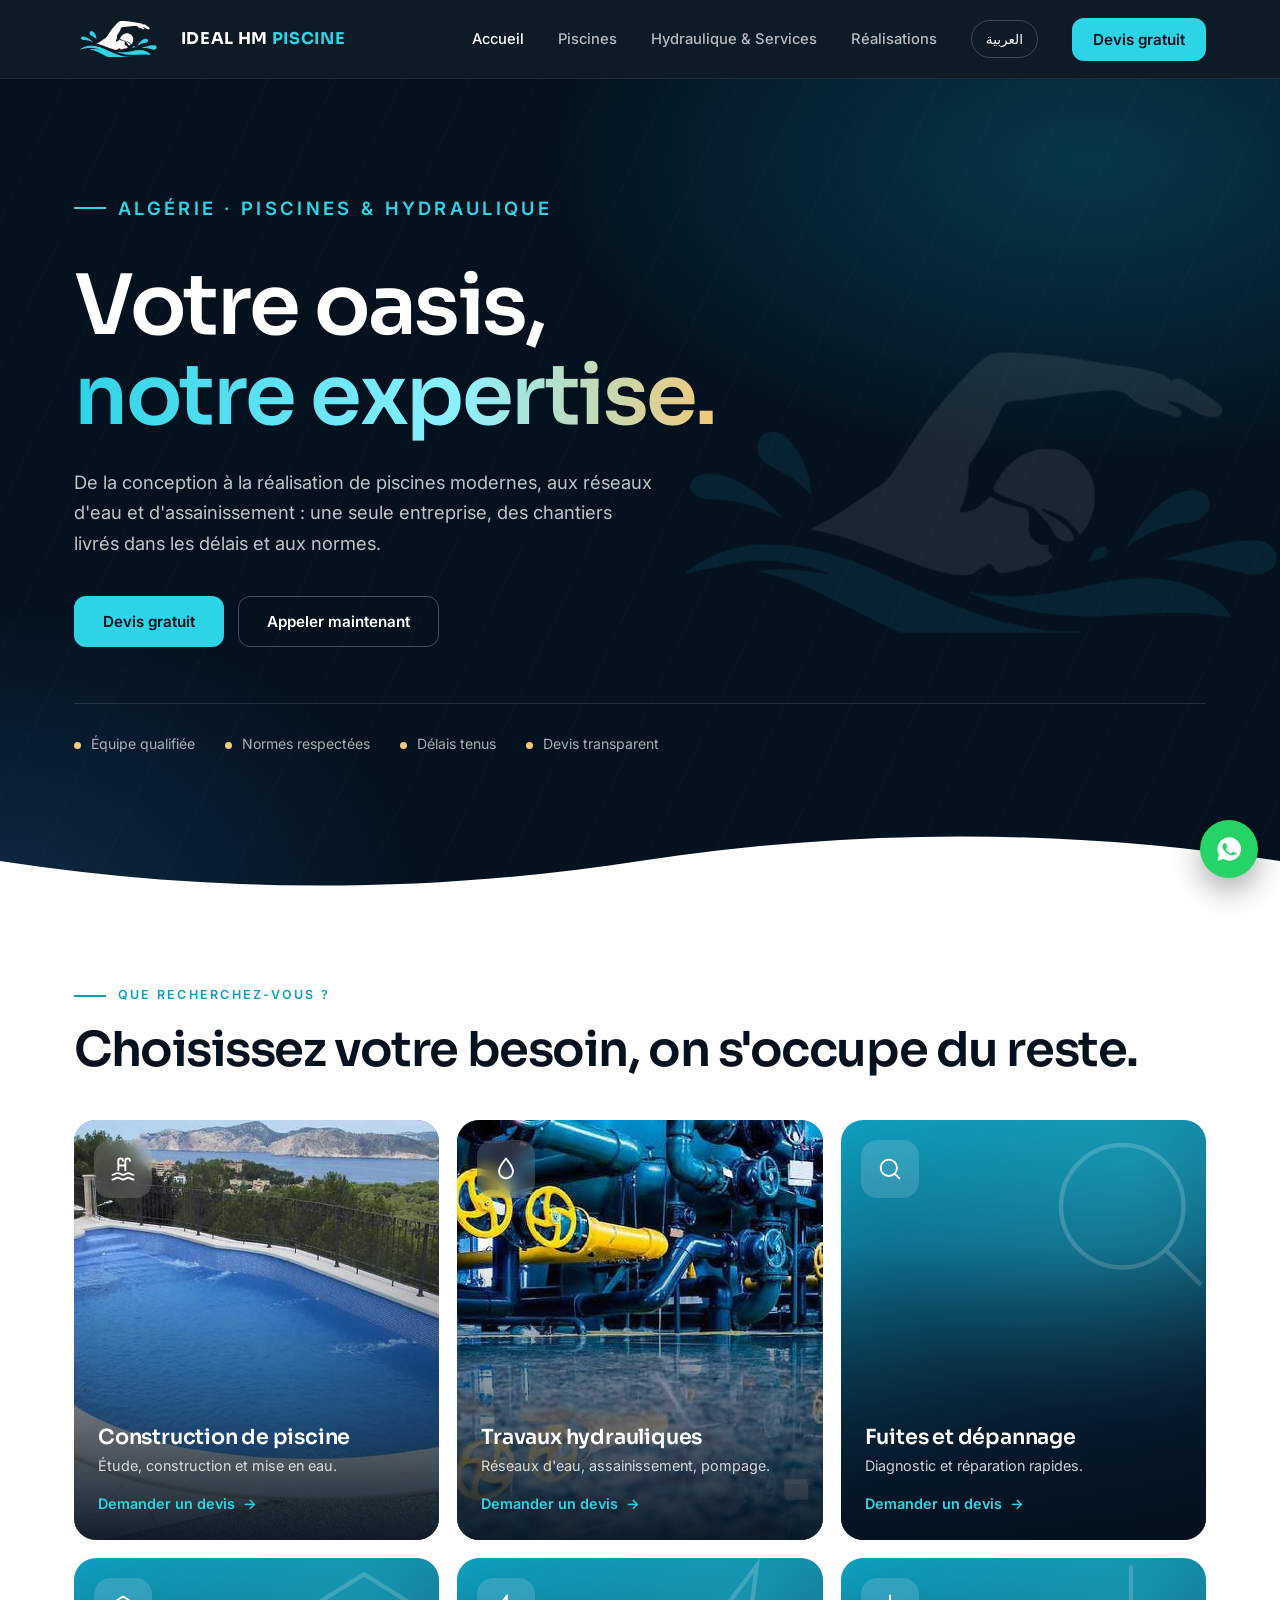
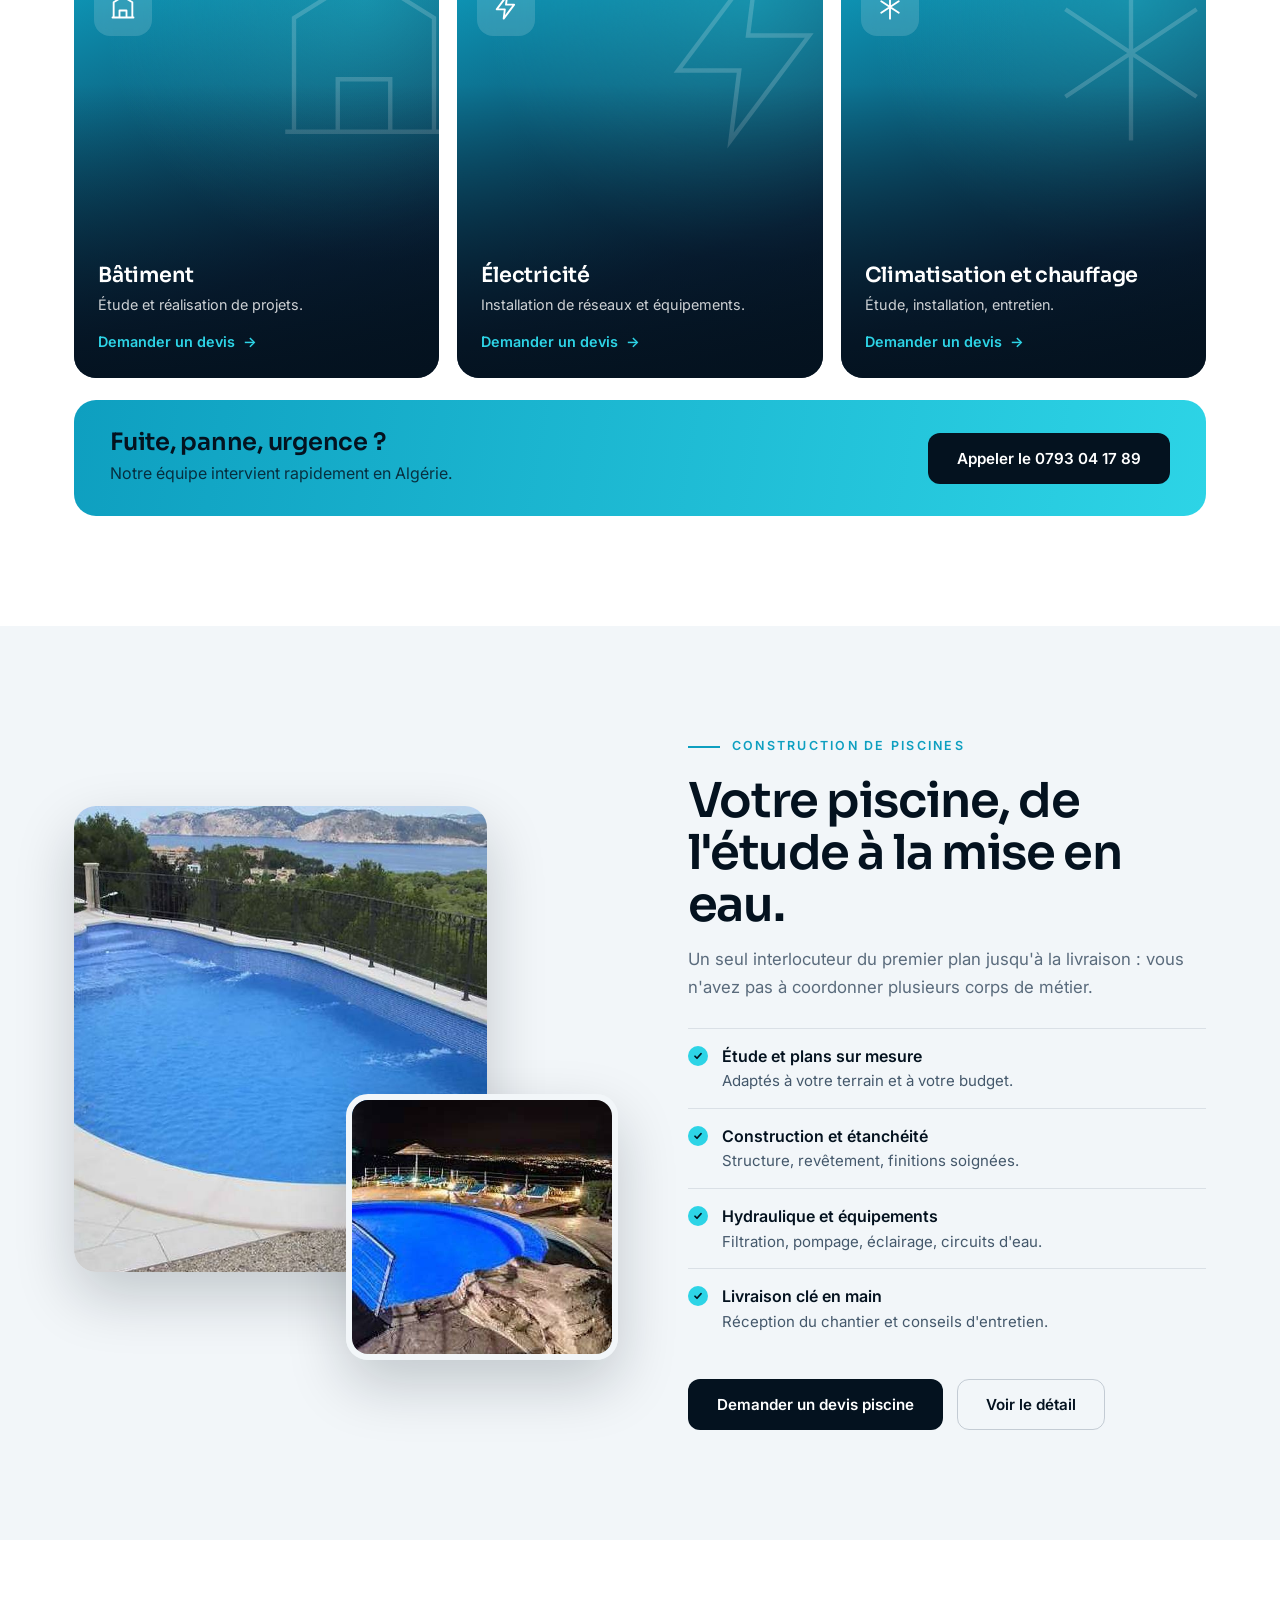
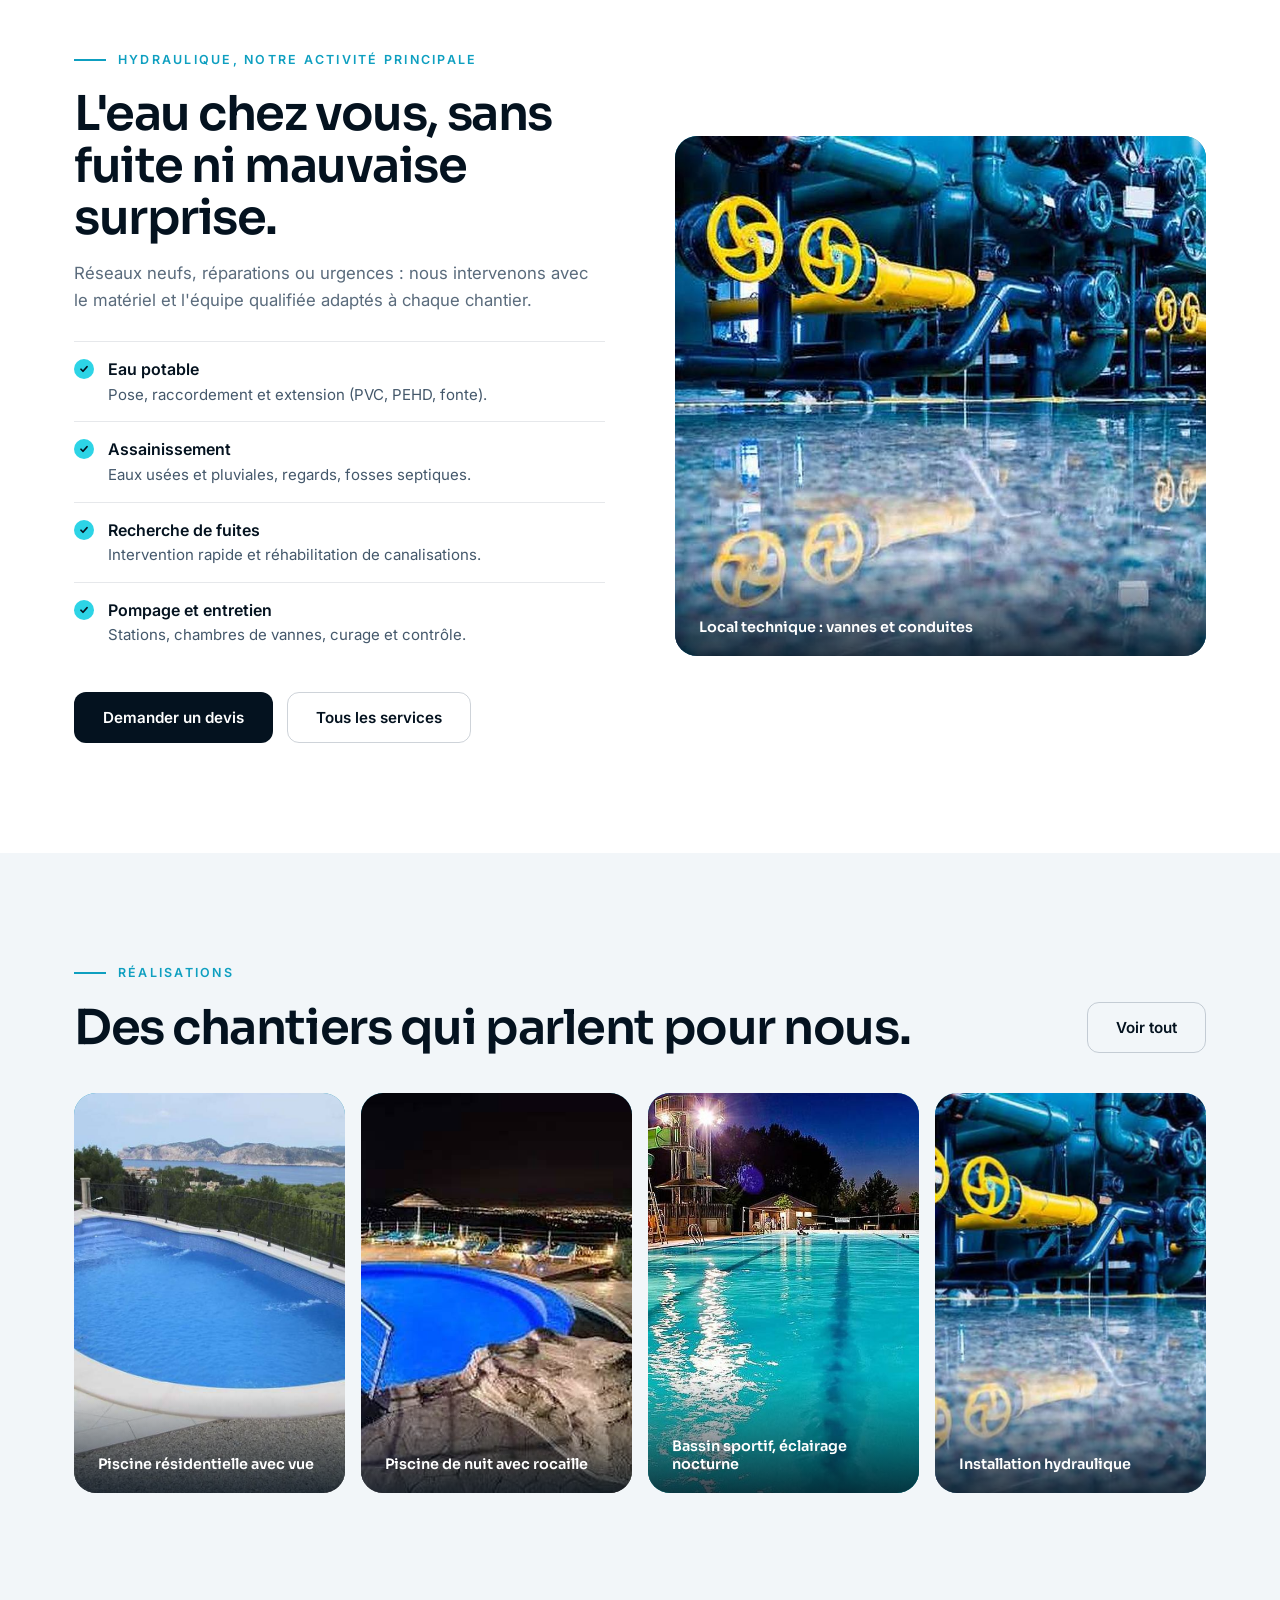
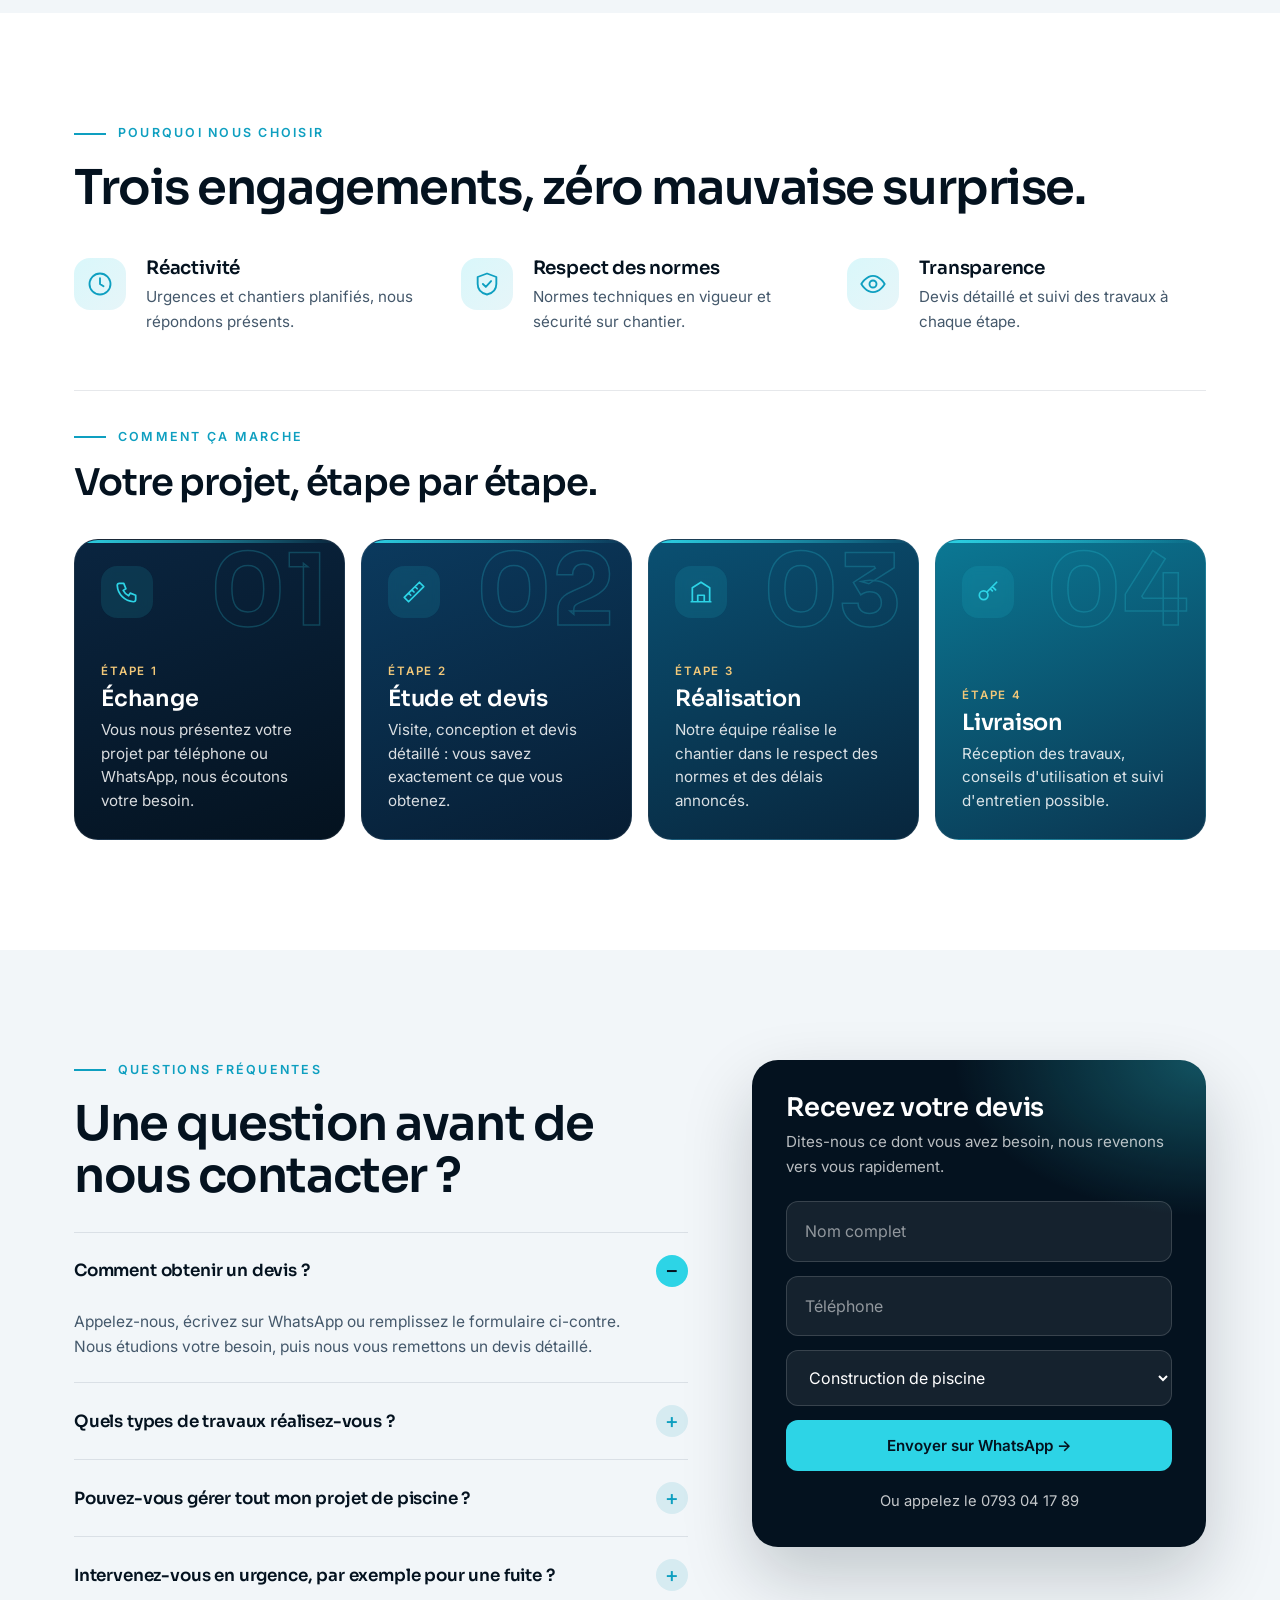
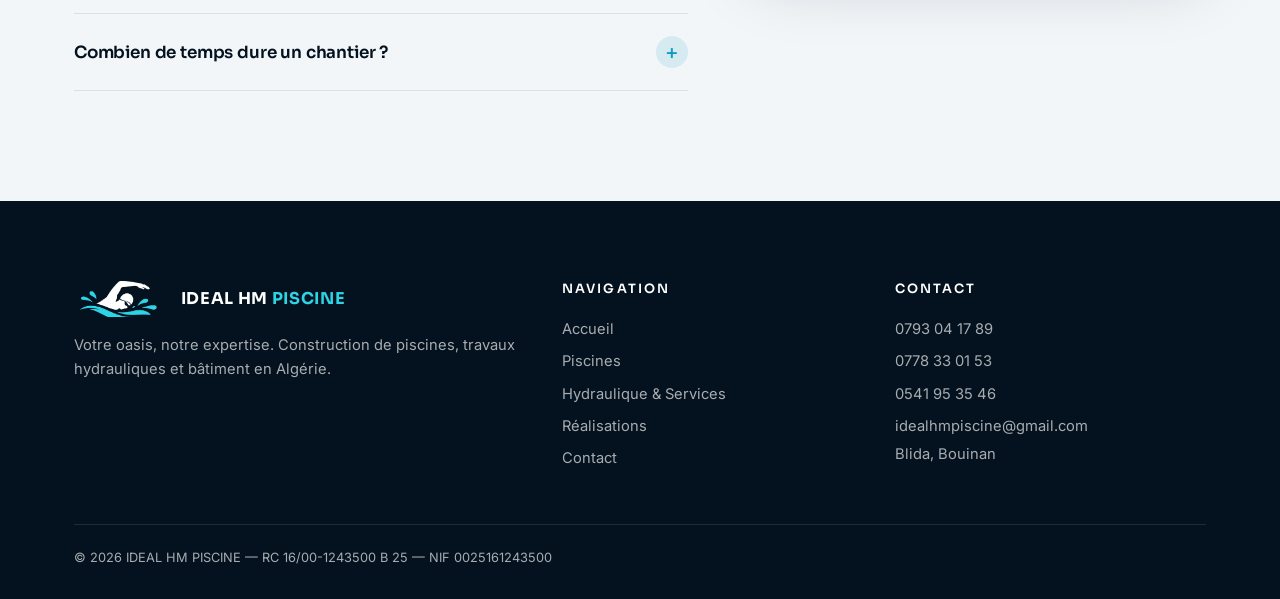
==== commit ec5276b0: "Add files via upload" ====
--- a/index.html
+++ b/index.html
@@ -1,12 +1,12 @@
 <!doctype html><html lang="fr"><head><meta charset="utf-8"><meta name="viewport" content="width=device-width,initial-scale=1">
 <title>Construction de piscines & travaux hydrauliques en Algérie | Ideal HM Piscine</title><link rel="canonical" href="https://ideal-piscine.vercel.app/"><link rel="alternate" hreflang="fr" href="https://ideal-piscine.vercel.app/"><link rel="alternate" hreflang="ar" href="https://ideal-piscine.vercel.app/ar"><meta name="twitter:card" content="summary_large_image"><meta name="description" content="Ideal HM Piscine : construction de piscines, travaux hydrauliques, bâtiment, électricité et climatisation en Algérie. Devis gratuit.">
 <meta property="og:title" content="Construction de piscines & travaux hydrauliques en Algérie | Ideal HM Piscine"><meta property="og:description" content="Ideal HM Piscine : construction de piscines, travaux hydrauliques, bâtiment, électricité et climatisation en Algérie. Devis gratuit."><meta property="og:image" content="https://ideal-piscine.vercel.app/assets/og.jpg">
-<link rel="icon" href="/assets/mark-white.png">
-<script>document.documentElement.className="js"</script><link rel="preload" href="/assets/fonts/inter.woff2" as="font" type="font/woff2" crossorigin><link rel="preload" href="/assets/fonts/sora.woff2" as="font" type="font/woff2" crossorigin><link rel="stylesheet" href="/assets/style.css"></head><body><svg width="0" height="0" style="position:absolute" aria-hidden="true"><symbol id="i-pool" viewBox="0 0 24 24"><path d="M3 17c2 0 2-1.5 4.5-1.5S10 17 12 17s2.500-1.500 4.500-1.500S19 17 21 17M3 21c2 0 2-1.5 4.500-1.500S10 21 12 21s2.500-1.500 4.500-1.500S19 21 21 21M8 13V5a2 2 0 0 1 4 0M14 13V5a2 2 0 0 1 4 0M8 9h6"/></symbol><symbol id="i-drop" viewBox="0 0 24 24"><path d="M12 3c3 4 6 7 6 11a6 6 0 0 1-12 0c0-4 3-7 6-11z"/></symbol><symbol id="i-build" viewBox="0 0 24 24"><path d="M4 21V8l8-5 8 5v13M9 21v-6h6v6M3 21h18"/></symbol><symbol id="i-bolt" viewBox="0 0 24 24"><path d="M13 2L4 14h7l-1 8 9-12h-7z"/></symbol><symbol id="i-snow" viewBox="0 0 24 24"><path d="M12 2v20M4.500 7l15 10M19.500 7l-15 10"/></symbol><symbol id="i-wrench" viewBox="0 0 24 24"><path d="M14.500 6.500a4 4 0 0 0-5 5L3 18l3 3 6.500-6.500a4 4 0 0 0 5-5L14.500 12 12 9.500z"/></symbol><symbol id="i-search" viewBox="0 0 24 24"><circle cx="11" cy="11" r="7"/><path d="M20 20l-4-4"/></symbol><symbol id="i-pipe" viewBox="0 0 24 24"><path d="M3 7h9a4 4 0 0 1 4 4v10M10 21h12M3 4v6"/></symbol><symbol id="i-ruler" viewBox="0 0 24 24"><path d="M3 17L17 3l4 4L7 21zM7 13l2 2M10 10l2 2M13 7l2 2"/></symbol><symbol id="i-shield" viewBox="0 0 24 24"><path d="M12 3l8 3v6c0 5-3.500 8-8 9-4.500-1-8-4-8-9V6zM8.500 12l2.500 2.500 4.500-5"/></symbol><symbol id="i-clock" viewBox="0 0 24 24"><circle cx="12" cy="12" r="9"/><path d="M12 7v5l3 2"/></symbol><symbol id="i-eye" viewBox="0 0 24 24"><path d="M2 12s4-7 10-7 10 7 10 7-4 7-10 7S2 12 2 12z"/><circle cx="12" cy="12" r="3"/></symbol><symbol id="i-hotel" viewBox="0 0 24 24"><path d="M4 21V5a1 1 0 0 1 1-1h9a1 1 0 0 1 1 1v16M15 10h4a1 1 0 0 1 1 1v10M3 21h18M8 8h3M8 12h3M8 16h3"/></symbol><symbol id="i-light" viewBox="0 0 24 24"><path d="M9 18h6M10 21h4M12 3a6 6 0 0 0-4 10.500c.7.700 1 1.500 1 2.500h6c0-1 .3-1.800 1-2.500A6 6 0 0 0 12 3z"/></symbol><symbol id="i-phone" viewBox="0 0 24 24"><path d="M5 4h4l2 5-2.500 1.500a11 11 0 0 0 5 5L15 13l5 2v4a2 2 0 0 1-2 2A16 16 0 0 1 3 6a2 2 0 0 1 2-2z"/></symbol><symbol id="i-key" viewBox="0 0 24 24"><circle cx="8" cy="15" r="4"/><path d="M11 12l9-9M16 7l3 3M14 9l2 2"/></symbol></svg><header><div class="wrap nav"><a href="/" class="brand"><img src="/assets/mark-sm.png" width="80" height="36" alt="Ideal HM Piscine"><span class="wm">IDEAL HM <b>PISCINE</b></span></a><button class="burger" aria-label="Menu" aria-expanded="false">Menu</button><nav class="links"><a href="/" class="on">Accueil</a><a href="/piscines">Piscines</a><a href="/services">Hydraulique & Services</a><a href="/realisations">Réalisations</a><a class="lang" href="/ar" hreflang="ar" lang="ar">العربية</a><a href="/contact" class="btn btn-y">Devis gratuit</a></nav></div></header><main>
+<link rel="icon" href="/assets/mark-white.png"><link rel="preconnect" href="https://fonts.googleapis.com"><link rel="preconnect" href="https://fonts.gstatic.com" crossorigin>
+<script>document.documentElement.className="js"</script><link href="https://fonts.googleapis.com/css2?family=Sora:wght@500;600;700&family=Inter:wght@400;500;600&display=swap" rel="stylesheet"><link rel="stylesheet" href="/assets/style.css"></head><body><svg width="0" height="0" style="position:absolute" aria-hidden="true"><symbol id="i-pool" viewBox="0 0 24 24"><path d="M3 17c2 0 2-1.5 4.5-1.5S10 17 12 17s2.500-1.500 4.500-1.500S19 17 21 17M3 21c2 0 2-1.5 4.500-1.500S10 21 12 21s2.500-1.500 4.500-1.500S19 21 21 21M8 13V5a2 2 0 0 1 4 0M14 13V5a2 2 0 0 1 4 0M8 9h6"/></symbol><symbol id="i-drop" viewBox="0 0 24 24"><path d="M12 3c3 4 6 7 6 11a6 6 0 0 1-12 0c0-4 3-7 6-11z"/></symbol><symbol id="i-build" viewBox="0 0 24 24"><path d="M4 21V8l8-5 8 5v13M9 21v-6h6v6M3 21h18"/></symbol><symbol id="i-bolt" viewBox="0 0 24 24"><path d="M13 2L4 14h7l-1 8 9-12h-7z"/></symbol><symbol id="i-snow" viewBox="0 0 24 24"><path d="M12 2v20M4.500 7l15 10M19.500 7l-15 10"/></symbol><symbol id="i-wrench" viewBox="0 0 24 24"><path d="M14.500 6.500a4 4 0 0 0-5 5L3 18l3 3 6.500-6.500a4 4 0 0 0 5-5L14.500 12 12 9.500z"/></symbol><symbol id="i-search" viewBox="0 0 24 24"><circle cx="11" cy="11" r="7"/><path d="M20 20l-4-4"/></symbol><symbol id="i-pipe" viewBox="0 0 24 24"><path d="M3 7h9a4 4 0 0 1 4 4v10M10 21h12M3 4v6"/></symbol><symbol id="i-ruler" viewBox="0 0 24 24"><path d="M3 17L17 3l4 4L7 21zM7 13l2 2M10 10l2 2M13 7l2 2"/></symbol><symbol id="i-shield" viewBox="0 0 24 24"><path d="M12 3l8 3v6c0 5-3.500 8-8 9-4.500-1-8-4-8-9V6zM8.500 12l2.500 2.500 4.500-5"/></symbol><symbol id="i-clock" viewBox="0 0 24 24"><circle cx="12" cy="12" r="9"/><path d="M12 7v5l3 2"/></symbol><symbol id="i-eye" viewBox="0 0 24 24"><path d="M2 12s4-7 10-7 10 7 10 7-4 7-10 7S2 12 2 12z"/><circle cx="12" cy="12" r="3"/></symbol><symbol id="i-hotel" viewBox="0 0 24 24"><path d="M4 21V5a1 1 0 0 1 1-1h9a1 1 0 0 1 1 1v16M15 10h4a1 1 0 0 1 1 1v10M3 21h18M8 8h3M8 12h3M8 16h3"/></symbol><symbol id="i-light" viewBox="0 0 24 24"><path d="M9 18h6M10 21h4M12 3a6 6 0 0 0-4 10.500c.7.700 1 1.500 1 2.500h6c0-1 .3-1.800 1-2.500A6 6 0 0 0 12 3z"/></symbol><symbol id="i-phone" viewBox="0 0 24 24"><path d="M5 4h4l2 5-2.500 1.500a11 11 0 0 0 5 5L15 13l5 2v4a2 2 0 0 1-2 2A16 16 0 0 1 3 6a2 2 0 0 1 2-2z"/></symbol><symbol id="i-key" viewBox="0 0 24 24"><circle cx="8" cy="15" r="4"/><path d="M11 12l9-9M16 7l3 3M14 9l2 2"/></symbol></svg><header><div class="wrap nav"><a href="/" class="brand"><img src="/assets/mark-white.png" alt="Ideal HM Piscine"><span class="wm">IDEAL HM <b>PISCINE</b></span></a><button class="burger" aria-label="Menu" aria-expanded="false">Menu</button><nav class="links"><a href="/" class="on">Accueil</a><a href="/piscines">Piscines</a><a href="/services">Hydraulique & Services</a><a href="/realisations">Réalisations</a><a class="lang" href="/ar" hreflang="ar" lang="ar">العربية</a><a href="/contact" class="btn btn-y">Devis gratuit</a></nav></div></header><main>
 <script type="application/ld+json">{"@context":"https://schema.org","@type":"HomeAndConstructionBusiness","name":"IDEAL HM PISCINE","email":"idealhmpiscine@gmail.com","telephone":"+213793041789","address":{"@type":"PostalAddress","addressLocality":"Bouinan","addressRegion":"Blida","addressCountry":"DZ"}}</script>
 <section class="hero"><div class="wrap"><p class="eyebrow" style="color:var(--yellow)">Algérie · Piscines & Hydraulique</p><h1>Votre oasis,<br><em>notre expertise.</em></h1><p>De la conception à la réalisation de piscines modernes, aux réseaux d'eau et d'assainissement : une seule entreprise, des chantiers livrés dans les délais et aux normes.</p><div class="cta"><a class="btn btn-y" href="/contact">Devis gratuit</a><a class="btn btn-o" href="tel:+213793041789">Appeler maintenant</a></div><div class="badges"><span>Équipe qualifiée</span><span>Normes respectées</span><span>Délais tenus</span><span>Devis transparent</span></div></div><svg class="wave" viewBox="0 0 1440 110" preserveAspectRatio="none"><path fill="#fff" d="M0 55c120 40 240 40 360 0s240-40 360 0 240 40 360 0 240-40 360 0V110H0z"/></svg></section><section class="tight"><div class="wrap"><p class="eyebrow">Que recherchez-vous ?</p><h2>Choisissez votre besoin, on s'occupe du reste.</h2><div class="tiles"><a class="tile rv big" href="/contact?s=Construction%20de%20piscine"><img src="/assets/work-1.jpg" alt="Construction de piscine" loading="lazy" onerror="this.remove()"><span class="ic"><svg><use href="#i-pool"/></svg></span><h3>Construction de piscine</h3><p>Étude, construction et mise en eau.</p><span class="more">Demander un devis <i>→</i></span></a><a class="tile rv " href="/contact?s=Travaux%20hydrauliques"><img src="/assets/work-4.jpg" alt="Travaux hydrauliques" loading="lazy" onerror="this.remove()"><span class="ic"><svg><use href="#i-drop"/></svg></span><h3>Travaux hydrauliques</h3><p>Réseaux d'eau, assainissement, pompage.</p><span class="more">Demander un devis <i>→</i></span></a><a class="tile rv " href="/contact?s=Fuites%20et%20d%C3%A9pannage"><svg class="bg"><use href="#i-search"/></svg><span class="ic"><svg><use href="#i-search"/></svg></span><h3>Fuites et dépannage</h3><p>Diagnostic et réparation rapides.</p><span class="more">Demander un devis <i>→</i></span></a><a class="tile rv " href="/contact?s=B%C3%A2timent"><svg class="bg"><use href="#i-build"/></svg><span class="ic"><svg><use href="#i-build"/></svg></span><h3>Bâtiment</h3><p>Étude et réalisation de projets.</p><span class="more">Demander un devis <i>→</i></span></a><a class="tile rv " href="/contact?s=%C3%89lectricit%C3%A9"><svg class="bg"><use href="#i-bolt"/></svg><span class="ic"><svg><use href="#i-bolt"/></svg></span><h3>Électricité</h3><p>Installation de réseaux et équipements.</p><span class="more">Demander un devis <i>→</i></span></a><a class="tile rv " href="/contact?s=Climatisation%20et%20chauffage"><svg class="bg"><use href="#i-snow"/></svg><span class="ic"><svg><use href="#i-snow"/></svg></span><h3>Climatisation et chauffage</h3><p>Étude, installation, entretien.</p><span class="more">Demander un devis <i>→</i></span></a></div><div class="urg rv"><div><h3>Fuite, panne, urgence ?</h3><p>Notre équipe intervient rapidement en Algérie.</p></div><a class="btn btn-b" href="tel:+213793041789">Appeler le 0793 04 17 89</a></div></div></section><section class="alt"><div class="wrap split"><div class="collage rv"><img class="c1" src="/assets/work-1.jpg" alt="Piscine réalisée" loading="lazy" onerror="this.remove()"><img class="c2" src="/assets/work-2.jpg" alt="Piscine de nuit" loading="lazy" onerror="this.remove()"></div><div class="rv"><p class="eyebrow">Construction de piscines</p><h2>Votre piscine, de l'étude à la mise en eau.</h2><p class="lead">Un seul interlocuteur du premier plan jusqu'à la livraison : vous n'avez pas à coordonner plusieurs corps de métier.</p><ul class="check"><li><b>Étude et plans sur mesure</b><span>Adaptés à votre terrain et à votre budget.</span></li><li><b>Construction et étanchéité</b><span>Structure, revêtement, finitions soignées.</span></li><li><b>Hydraulique et équipements</b><span>Filtration, pompage, éclairage, circuits d'eau.</span></li><li><b>Livraison clé en main</b><span>Réception du chantier et conseils d'entretien.</span></li></ul><div class="cta"><a class="btn btn-b" href="/contact?s=Construction%20de%20piscine">Demander un devis piscine</a><a class="btn btn-line" href="/piscines">Voir le détail</a></div></div></div></section><section><div class="wrap split rev"><div class="rv"><p class="eyebrow">Hydraulique, notre activité principale</p><h2>L'eau chez vous, sans fuite ni mauvaise surprise.</h2><p class="lead">Réseaux neufs, réparations ou urgences : nous intervenons avec le matériel et l'équipe qualifiée adaptés à chaque chantier.</p><ul class="check"><li><b>Eau potable</b><span>Pose, raccordement et extension (PVC, PEHD, fonte).</span></li><li><b>Assainissement</b><span>Eaux usées et pluviales, regards, fosses septiques.</span></li><li><b>Recherche de fuites</b><span>Intervention rapide et réhabilitation de canalisations.</span></li><li><b>Pompage et entretien</b><span>Stations, chambres de vannes, curage et contrôle.</span></li></ul><div class="cta"><a class="btn btn-b" href="/contact?s=Travaux%20hydrauliques">Demander un devis</a><a class="btn btn-line" href="/services">Tous les services</a></div></div><div class="ph tall rv"><img src="/assets/work-4.jpg" alt="Installation hydraulique" loading="lazy" onerror="this.remove()"><span>Local technique : vannes et conduites</span></div></div></section><section class="alt"><div class="wrap"><div class="head2"><div><p class="eyebrow">Réalisations</p><h2>Des chantiers qui parlent pour nous.</h2></div><a class="btn btn-line" href="/realisations">Voir tout</a></div><div class="rail"><div class="ph rv"><img src="/assets/work-1.jpg" alt="Piscine résidentielle avec vue" loading="lazy" onerror="this.remove()"><span>Piscine résidentielle avec vue</span></div><div class="ph rv"><img src="/assets/work-2.jpg" alt="Piscine de nuit avec rocaille" loading="lazy" onerror="this.remove()"><span>Piscine de nuit avec rocaille</span></div><div class="ph rv"><img src="/assets/work-3.jpg" alt="Bassin sportif, éclairage nocturne" loading="lazy" onerror="this.remove()"><span>Bassin sportif, éclairage nocturne</span></div><div class="ph rv"><img src="/assets/work-4.jpg" alt="Installation hydraulique" loading="lazy" onerror="this.remove()"><span>Installation hydraulique</span></div></div></div></section><section><div class="wrap"><p class="eyebrow">Pourquoi nous choisir</p><h2>Trois engagements, zéro mauvaise surprise.</h2><div class="trio"><div class="why"><span class="ic"><svg><use href="#i-clock"/></svg></span><div><h3>Réactivité</h3><p>Urgences et chantiers planifiés, nous répondons présents.</p></div></div><div class="why"><span class="ic"><svg><use href="#i-shield"/></svg></span><div><h3>Respect des normes</h3><p>Normes techniques en vigueur et sécurité sur chantier.</p></div></div><div class="why"><span class="ic"><svg><use href="#i-eye"/></svg></span><div><h3>Transparence</h3><p>Devis détaillé et suivi des travaux à chaque étape.</p></div></div></div><div class="flow rv"><p class="eyebrow">Comment ça marche</p><h2>Votre projet, étape par étape.</h2><p class="hint">Glissez pour découvrir les étapes</p><div class="sw"><div class="sc" data-n="01"><span class="si"><svg><use href="#i-phone"/></svg></span><div><small>Étape 1</small><h3>Échange</h3><p>Vous nous présentez votre projet par téléphone ou WhatsApp, nous écoutons votre besoin.</p></div></div><div class="sc" data-n="02"><span class="si"><svg><use href="#i-ruler"/></svg></span><div><small>Étape 2</small><h3>Étude et devis</h3><p>Visite, conception et devis détaillé : vous savez exactement ce que vous obtenez.</p></div></div><div class="sc" data-n="03"><span class="si"><svg><use href="#i-build"/></svg></span><div><small>Étape 3</small><h3>Réalisation</h3><p>Notre équipe réalise le chantier dans le respect des normes et des délais annoncés.</p></div></div><div class="sc" data-n="04"><span class="si"><svg><use href="#i-key"/></svg></span><div><small>Étape 4</small><h3>Livraison</h3><p>Réception des travaux, conseils d'utilisation et suivi d'entretien possible.</p></div></div><a class="sc cta" href="/contact"><span class="si"><svg><use href="#i-pool"/></svg></span><div><h3>Prêt à démarrer ?</h3><p>Demandez votre devis gratuit, nous revenons vers vous rapidement.</p></div><span class="btn btn-b">Demander un devis →</span></a></div><div class="prog"><i></i><i></i><i></i><i></i><i></i></div></div></div></section><section class="alt"><div class="wrap"><div class="faqgrid"><div class="rv"><p class="eyebrow">Questions fréquentes</p><h2>Une question avant de nous contacter ?</h2><div class="faq"><details open><summary>Comment obtenir un devis ?</summary><p>Appelez-nous, écrivez sur WhatsApp ou remplissez le formulaire ci-contre. Nous étudions votre besoin, puis nous vous remettons un devis détaillé.</p></details><details><summary>Quels types de travaux réalisez-vous ?</summary><p>La construction de piscines et les travaux hydrauliques (eau potable, assainissement, fuites, pompage), ainsi que le bâtiment, l'électricité, la climatisation, le chauffage et l'entretien.</p></details><details><summary>Pouvez-vous gérer tout mon projet de piscine ?</summary><p>Oui. Nous intervenons de l'étude à la livraison, avec un seul interlocuteur : conception, construction, hydraulique et équipements.</p></details><details><summary>Intervenez-vous en urgence, par exemple pour une fuite ?</summary><p>La réactivité est l'un de nos engagements. Appelez-nous directement pour une urgence : nous organisons l'intervention au plus vite.</p></details><details><summary>Combien de temps dure un chantier ?</summary><p>Cela dépend du projet (type de travaux, taille, terrain). Le calendrier est précisé dans votre devis avant le début des travaux.</p></details></div></div>
 <div class="qf rv"><h3>Recevez votre devis</h3><p>Dites-nous ce dont vous avez besoin, nous revenons vers vous rapidement.</p>
 <form id="devis"><input name="nom" placeholder="Nom complet" required autocomplete="name"><input name="tel" type="tel" placeholder="Téléphone" required autocomplete="tel"><select name="service" aria-label="Service"><option>Construction de piscine</option><option>Travaux hydrauliques</option><option>Recherche de fuites / dépannage</option><option>Bâtiment</option><option>Électricité</option><option>Climatisation et chauffage</option><option>Entretien</option></select><button class="btn btn-y" type="submit" style="justify-content:center">Envoyer sur WhatsApp →</button></form>
 <a class="qcall" href="tel:+213793041789">Ou appelez le 0793 04 17 89</a></div></div></div><script type="application/ld+json">{"@context": "https://schema.org", "@type": "FAQPage", "mainEntity": [{"@type": "Question", "name": "Comment obtenir un devis ?", "acceptedAnswer": {"@type": "Answer", "text": "Appelez-nous, écrivez sur WhatsApp ou remplissez le formulaire ci-contre. Nous étudions votre besoin, puis nous vous remettons un devis détaillé."}}, {"@type": "Question", "name": "Quels types de travaux réalisez-vous ?", "acceptedAnswer": {"@type": "Answer", "text": "La construction de piscines et les travaux hydrauliques (eau potable, assainissement, fuites, pompage), ainsi que le bâtiment, l'électricité, la climatisation, le chauffage et l'entretien."}}, {"@type": "Question", "name": "Pouvez-vous gérer tout mon projet de piscine ?", "acceptedAnswer": {"@type": "Answer", "text": "Oui. Nous intervenons de l'étude à la livraison, avec un seul interlocuteur : conception, construction, hydraulique et équipements."}}, {"@type": "Question", "name": "Intervenez-vous en urgence, par exemple pour une fuite ?", "acceptedAnswer": {"@type": "Answer", "text": "La réactivité est l'un de nos engagements. Appelez-nous directement pour une urgence : nous organisons l'intervention au plus vite."}}, {"@type": "Question", "name": "Combien de temps dure un chantier ?", "acceptedAnswer": {"@type": "Answer", "text": "Cela dépend du projet (type de travaux, taille, terrain). Le calendrier est précisé dans votre devis avant le début des travaux."}}]}</script></section>
 
-</main><footer><div class="wrap"><div class="grid"><div><a href="/" class="brand" style="margin-bottom:16px"><img src="/assets/mark-sm.png" width="80" height="36" alt=""><span class="wm">IDEAL HM <b>PISCINE</b></span></a><p>Votre oasis, notre expertise. Construction de piscines, travaux hydrauliques et bâtiment en Algérie.</p></div><div><h4>Navigation</h4><a href="/">Accueil</a><a href="/piscines">Piscines</a><a href="/services">Hydraulique & Services</a><a href="/realisations">Réalisations</a><a href="/contact">Contact</a></div><div><h4>Contact</h4><a href="tel:+213793041789">0793 04 17 89</a><a href="tel:+213778330153">0778 33 01 53</a><a href="tel:+213541953546">0541 95 35 46</a><a href="mailto:idealhmpiscine@gmail.com">idealhmpiscine@gmail.com</a><span>Blida, Bouinan</span></div></div><div class="copy">© 2026 IDEAL HM PISCINE — RC 16/00-1243500 B 25 — NIF 0025161243500</div></div></footer><a class="wa" href="https://wa.me/213793041789?text=Bonjour, je souhaite un devis." target="_blank" rel="noopener" aria-label="WhatsApp"><svg width="28" height="28" viewBox="0 0 24 24" fill="#fff"><path d="M12 2a10 10 0 0 0-8.6 15L2 22l5.2-1.4A10 10 0 1 0 12 2zm5.2 14.2c-.2.6-1.3 1.2-1.8 1.2-.5.1-1 .2-3.3-.7-2.8-1.2-4.6-4-4.7-4.2-.1-.2-1.1-1.500-1.100-2.800s.7-2 1-2.300c.2-.3.6-.3.8-.3h.6c.2 0 .5-.1.7.5l.9 2.200c.1.200.1.400 0 .600l-.4.600-.4.500c-.2.200-.3.400-.1.700.2.300.8 1.300 1.700 2.100 1.100 1 2.100 1.300 2.400 1.500.3.100.5.100.7-.1l1-1.200c.2-.3.4-.2.7-.1l2 1c.3.1.5.2.5.4.1.100.1.700-.1 1.300z"/></svg></a><div class="mbar"><a href="tel:+213793041789">Appeler</a><a class="p" href="/contact">Devis gratuit</a></div><script src="/assets/script.js"></script></body></html>+</main><footer><div class="wrap"><div class="grid"><div><a href="/" class="brand" style="margin-bottom:16px"><img src="/assets/mark-white.png" alt=""><span class="wm">IDEAL HM <b>PISCINE</b></span></a><p>Votre oasis, notre expertise. Construction de piscines, travaux hydrauliques et bâtiment en Algérie.</p></div><div><h4>Navigation</h4><a href="/">Accueil</a><a href="/piscines">Piscines</a><a href="/services">Hydraulique & Services</a><a href="/realisations">Réalisations</a><a href="/contact">Contact</a></div><div><h4>Contact</h4><a href="tel:+213793041789">0793 04 17 89</a><a href="tel:+213778330153">0778 33 01 53</a><a href="tel:+213541953546">0541 95 35 46</a><a href="mailto:idealhmpiscine@gmail.com">idealhmpiscine@gmail.com</a><span>Blida, Bouinan</span></div></div><div class="copy">© 2026 IDEAL HM PISCINE — RC 16/00-1243500 B 25 — NIF 0025161243500</div></div></footer><a class="wa" href="https://wa.me/213793041789?text=Bonjour, je souhaite un devis." target="_blank" rel="noopener" aria-label="WhatsApp"><svg width="28" height="28" viewBox="0 0 24 24" fill="#fff"><path d="M12 2a10 10 0 0 0-8.6 15L2 22l5.2-1.4A10 10 0 1 0 12 2zm5.2 14.2c-.2.6-1.3 1.2-1.8 1.2-.5.1-1 .2-3.3-.7-2.8-1.2-4.6-4-4.7-4.2-.1-.2-1.1-1.500-1.100-2.800s.7-2 1-2.300c.2-.3.6-.3.8-.3h.6c.2 0 .5-.1.7.5l.9 2.200c.1.200.1.400 0 .600l-.4.600-.4.500c-.2.200-.3.400-.1.700.2.300.8 1.300 1.700 2.100 1.100 1 2.100 1.300 2.400 1.500.3.100.5.100.7-.1l1-1.200c.2-.3.4-.2.7-.1l2 1c.3.1.5.2.5.4.1.100.1.700-.1 1.300z"/></svg></a><div class="mbar"><a href="tel:+213793041789">Appeler</a><a class="p" href="/contact">Devis gratuit</a></div><script src="/assets/script.js"></script></body></html>
--- a/assets/style.css
+++ b/assets/style.css
@@ -1,3 +1,7 @@
+@font-face{font-family:Inter;font-weight:100 900;font-display:swap;src:url(/assets/fonts/inter.woff2) format("woff2")}@font-face{font-family:Sora;font-weight:100 800;font-display:swap;src:url(/assets/fonts/sora.woff2) format("woff2")}
+@font-face{font-family:Almarai;font-weight:400;font-display:swap;src:url(/assets/fonts/almarai-ar-400.woff2) format("woff2");unicode-range:U+0600-06FF,U+200C-200E,U+2010-2011,U+204F,U+2E41,U+FB50-FDFF,U+FE80-FEFC}@font-face{font-family:Almarai;font-weight:400;font-display:swap;src:url(/assets/fonts/almarai-lat-400.woff2) format("woff2");unicode-range:U+0000-00FF,U+0131,U+0152-0153,U+02BB-02BC,U+02C6,U+02DA,U+02DC,U+2000-206F,U+2074,U+20AC,U+2122,U+2212,U+FEFF}
+@font-face{font-family:Almarai;font-weight:700;font-display:swap;src:url(/assets/fonts/almarai-ar-700.woff2) format("woff2");unicode-range:U+0600-06FF,U+200C-200E,U+2010-2011,U+204F,U+2E41,U+FB50-FDFF,U+FE80-FEFC}@font-face{font-family:Almarai;font-weight:700;font-display:swap;src:url(/assets/fonts/almarai-lat-700.woff2) format("woff2");unicode-range:U+0000-00FF,U+0131,U+0152-0153,U+02BB-02BC,U+02C6,U+02DA,U+02DC,U+2000-206F,U+2074,U+20AC,U+2122,U+2212,U+FEFF}
+@font-face{font-family:Almarai;font-weight:800;font-display:swap;src:url(/assets/fonts/almarai-ar-800.woff2) format("woff2");unicode-range:U+0600-06FF,U+200C-200E,U+2010-2011,U+204F,U+2E41,U+FB50-FDFF,U+FE80-FEFC}@font-face{font-family:Almarai;font-weight:800;font-display:swap;src:url(/assets/fonts/almarai-lat-800.woff2) format("woff2");unicode-range:U+0000-00FF,U+0131,U+0152-0153,U+02BB-02BC,U+02C6,U+02DA,U+02DC,U+2000-206F,U+2074,U+20AC,U+2122,U+2212,U+FEFF}
 :root{--ink:#04121f;--deep:#0a2540;--aqua:#2dd4e6;--aq2:#0e9fc0;--sand:#f2c879;--yellow:var(--aqua);--mut:#5a6b7c;--bg:#f2f6f9;--line:#0a25401a;--r:22px}
 *{box-sizing:border-box;margin:0}html{scroll-behavior:smooth}
 body{font-family:Inter,system-ui,sans-serif;color:var(--ink);background:#fff;line-height:1.65;-webkit-font-smoothing:antialiased}
@@ -238,3 +242,8 @@
 [dir=rtl] .head2{gap:14px}[dir=rtl] .urg{padding:20px}[dir=rtl] .panel{padding:24px 20px}
 [dir=rtl] footer{padding:52px 0 24px}[dir=rtl] footer .grid{gap:28px}
 }
+
+/* performance */
+header{background:#04121ff5;backdrop-filter:none}
+@media(max-width:860px){*{backdrop-filter:none!important}.wave{animation:none}.mbar{background:#04121ffa}.tile .ic{background:#ffffff33}}
+@media(prefers-reduced-motion:reduce){*,*:before,*:after{animation:none!important;transition:none!important}.js .rv{opacity:1;transform:none}}
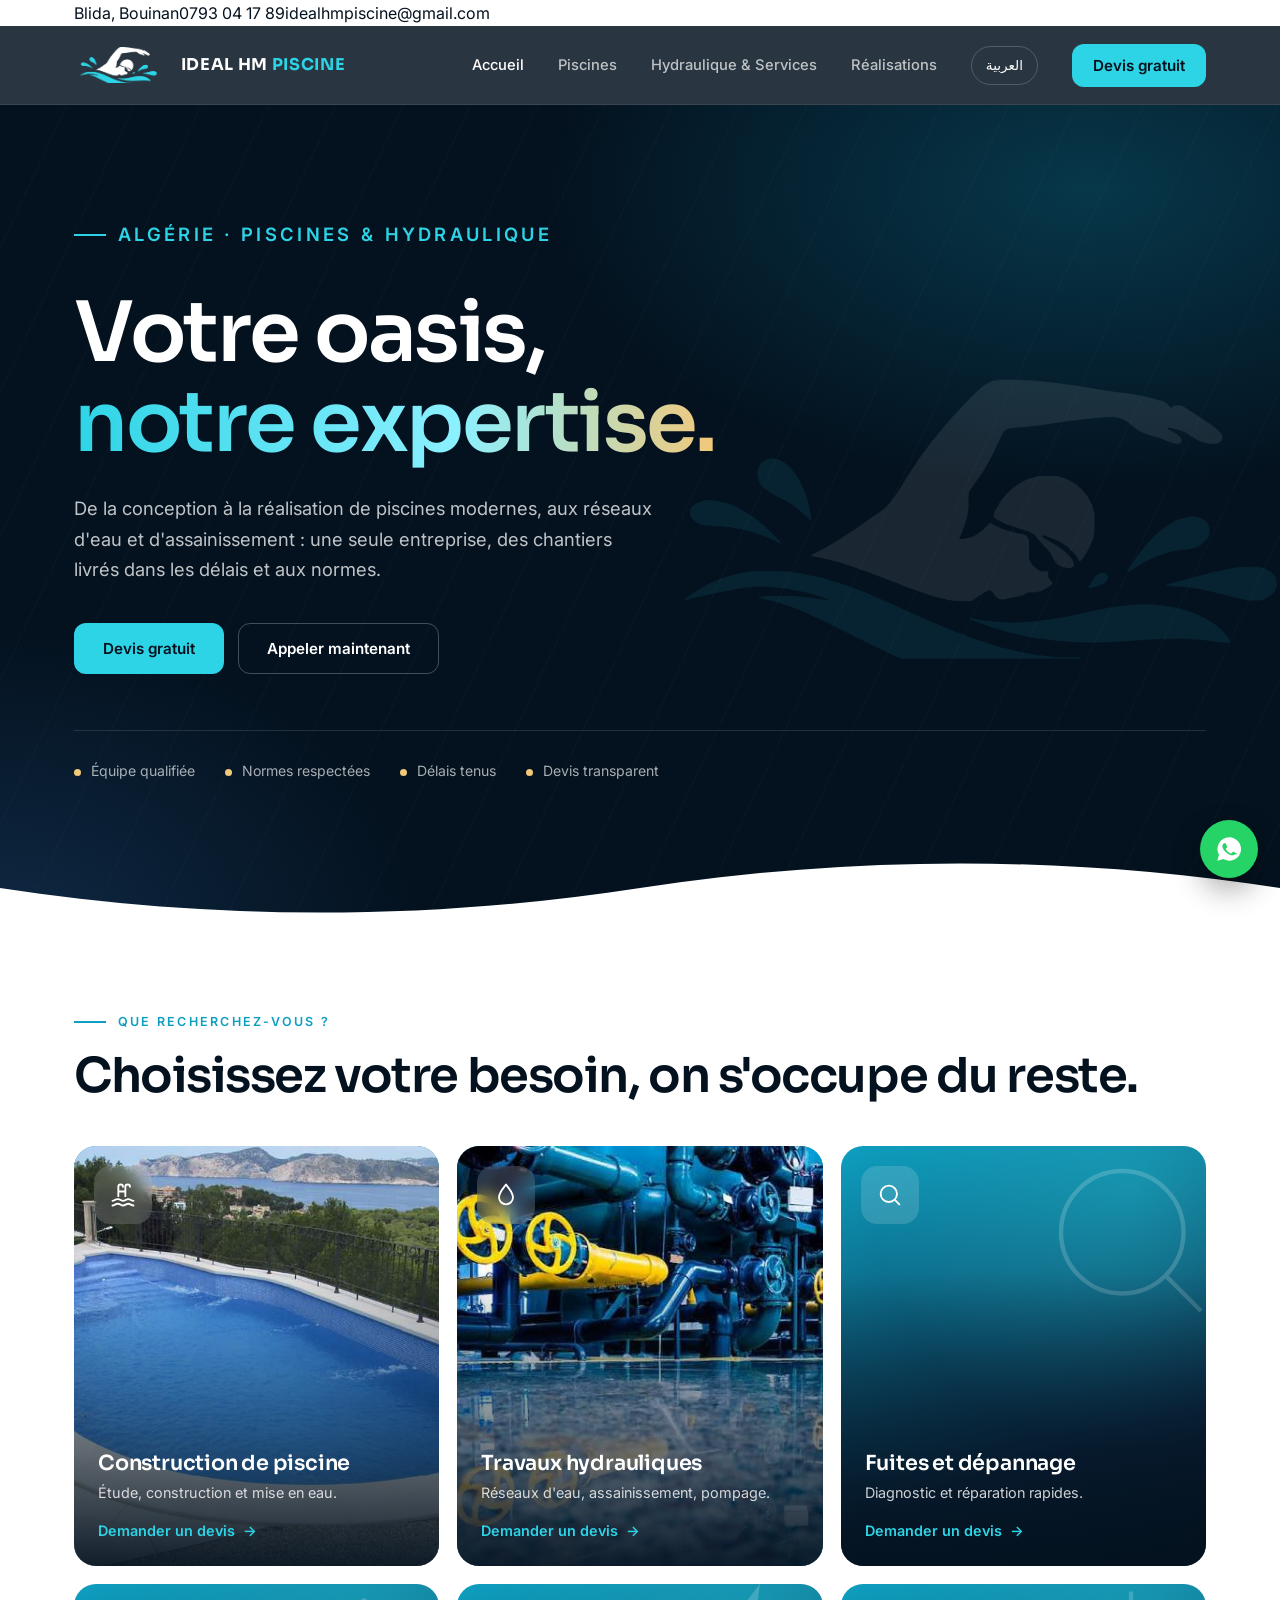
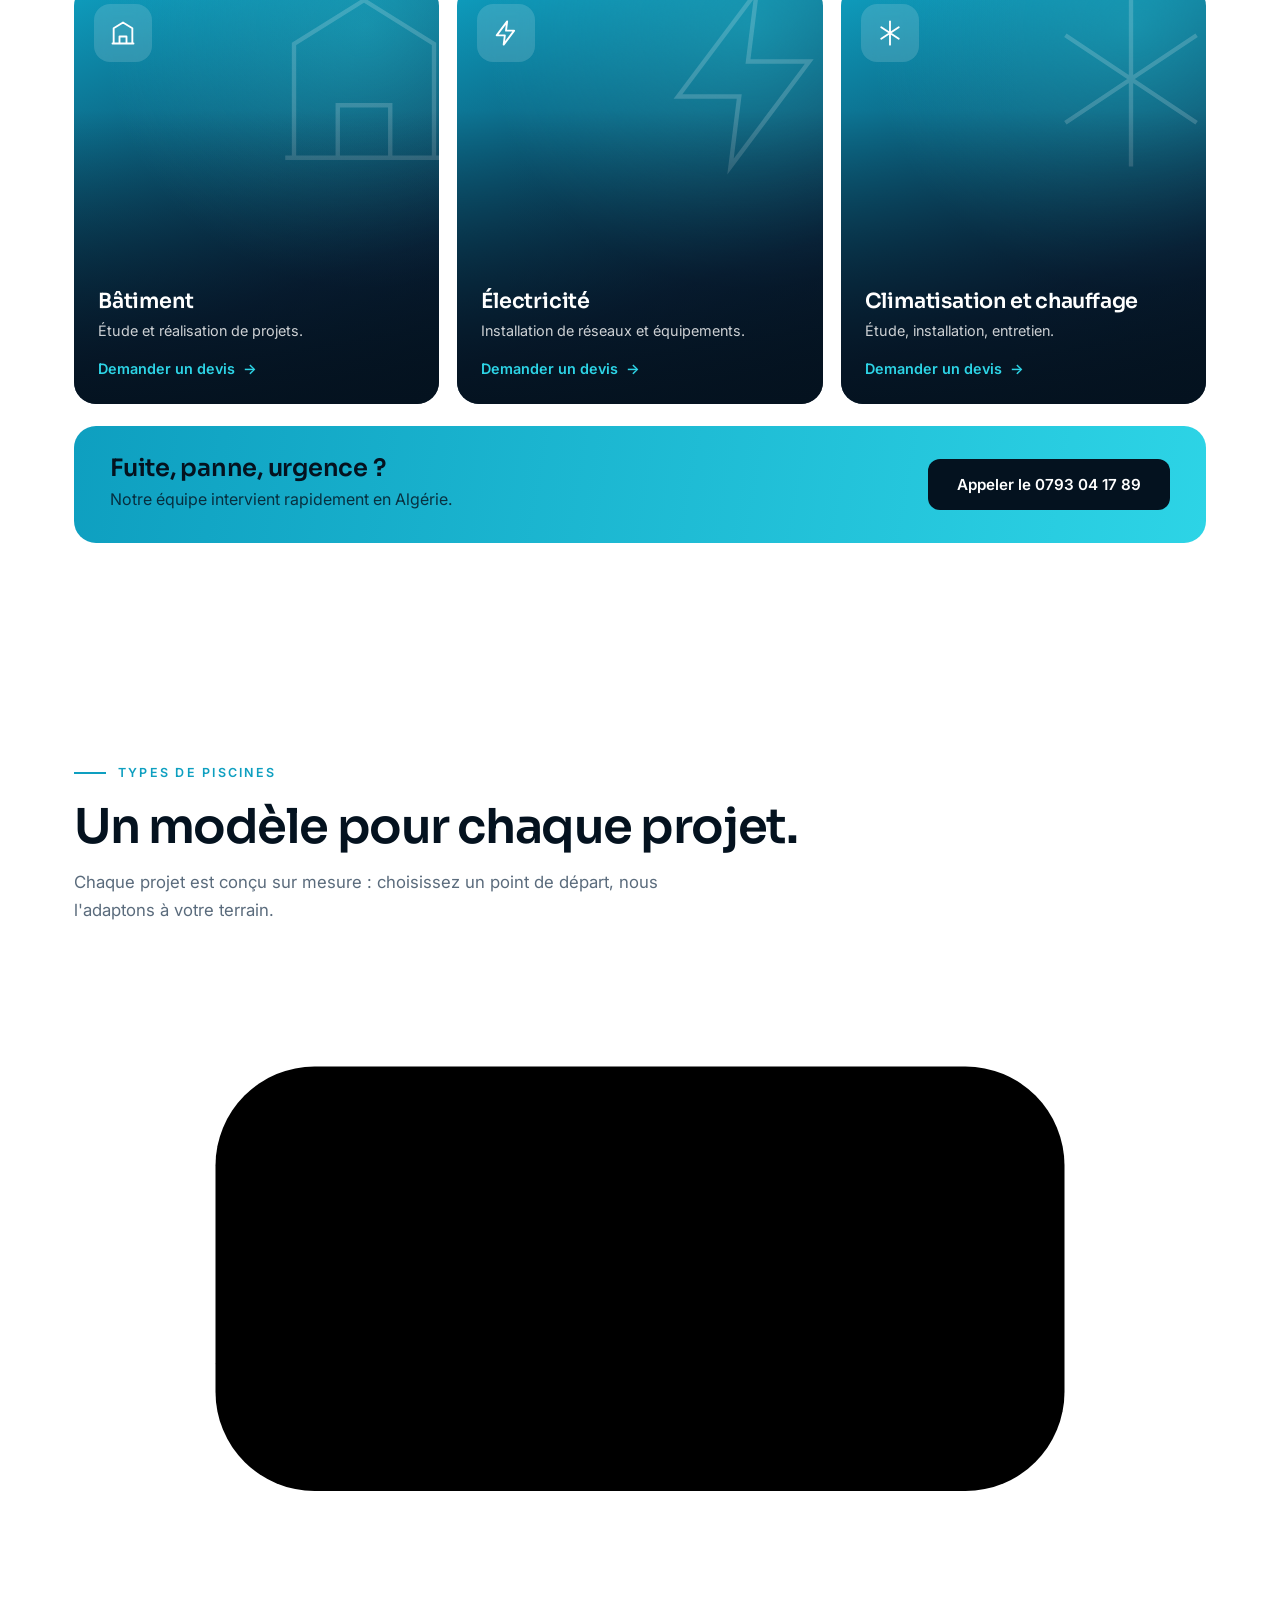
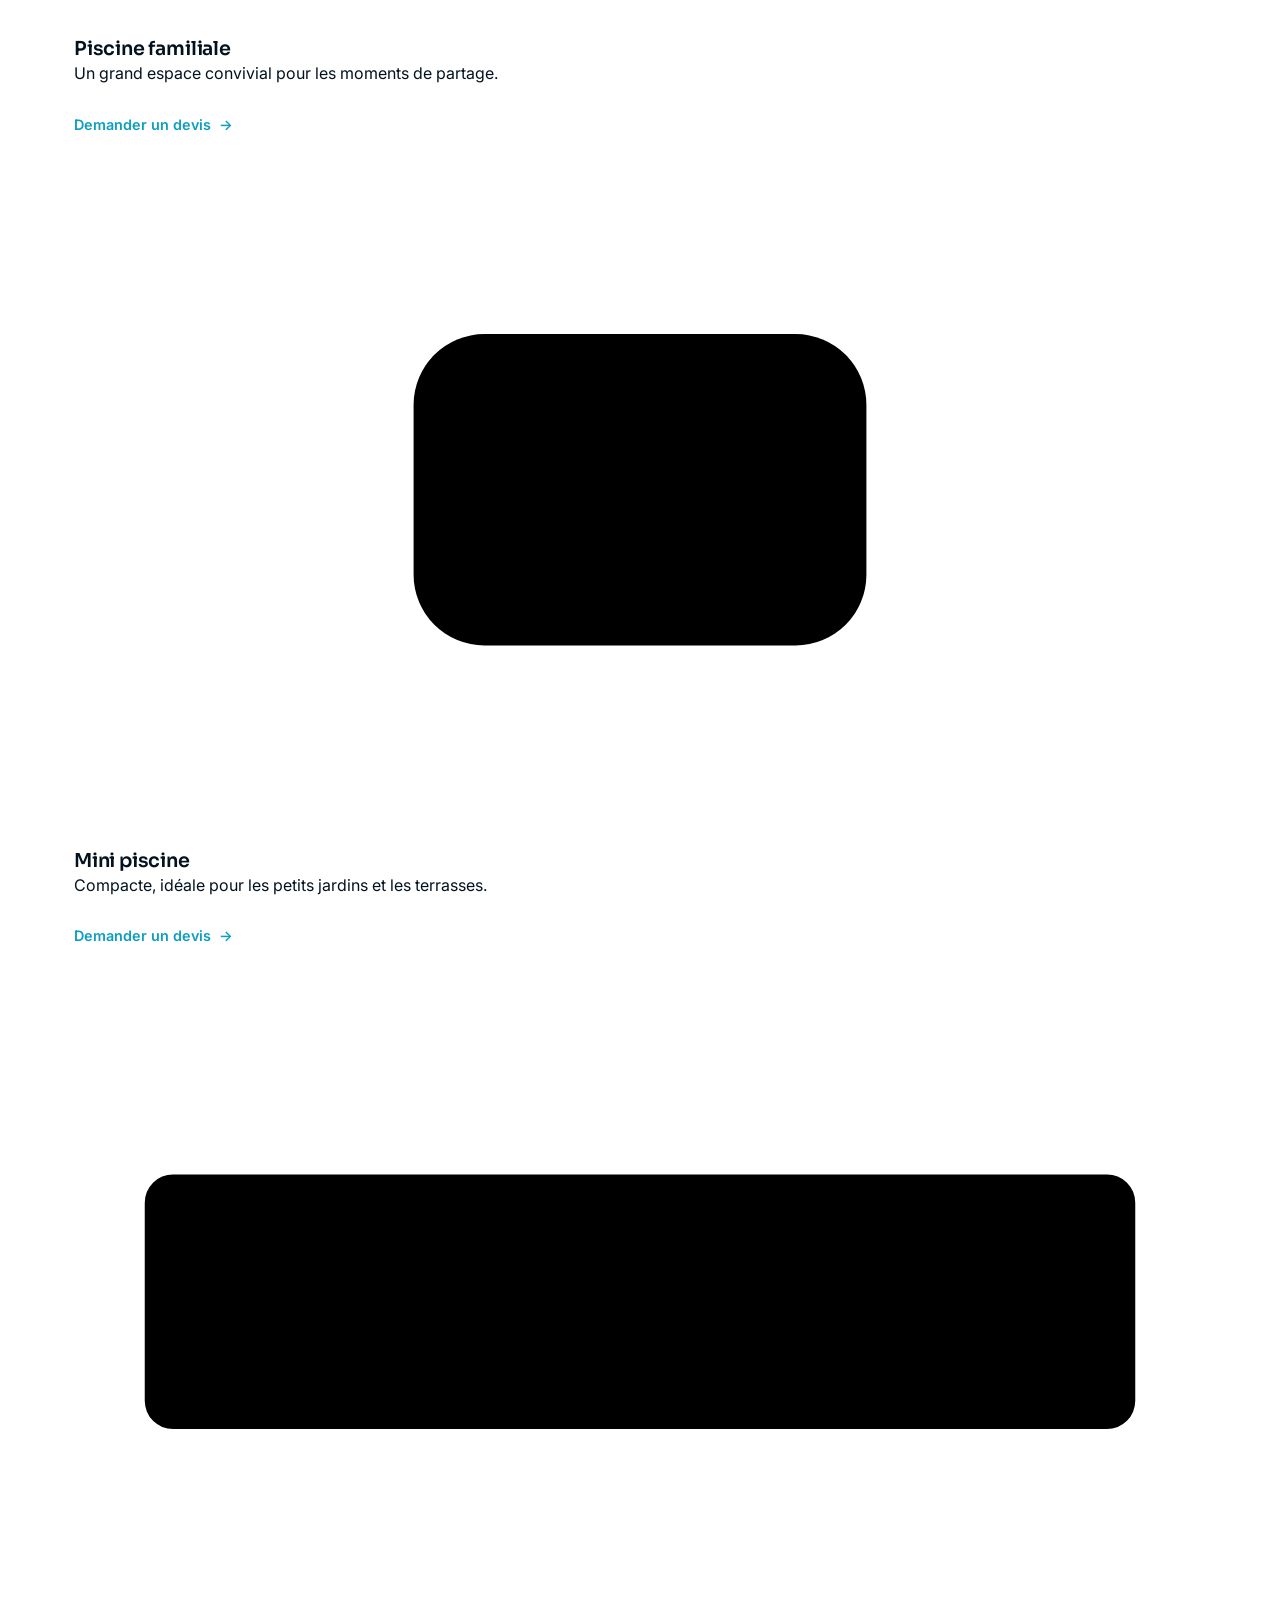
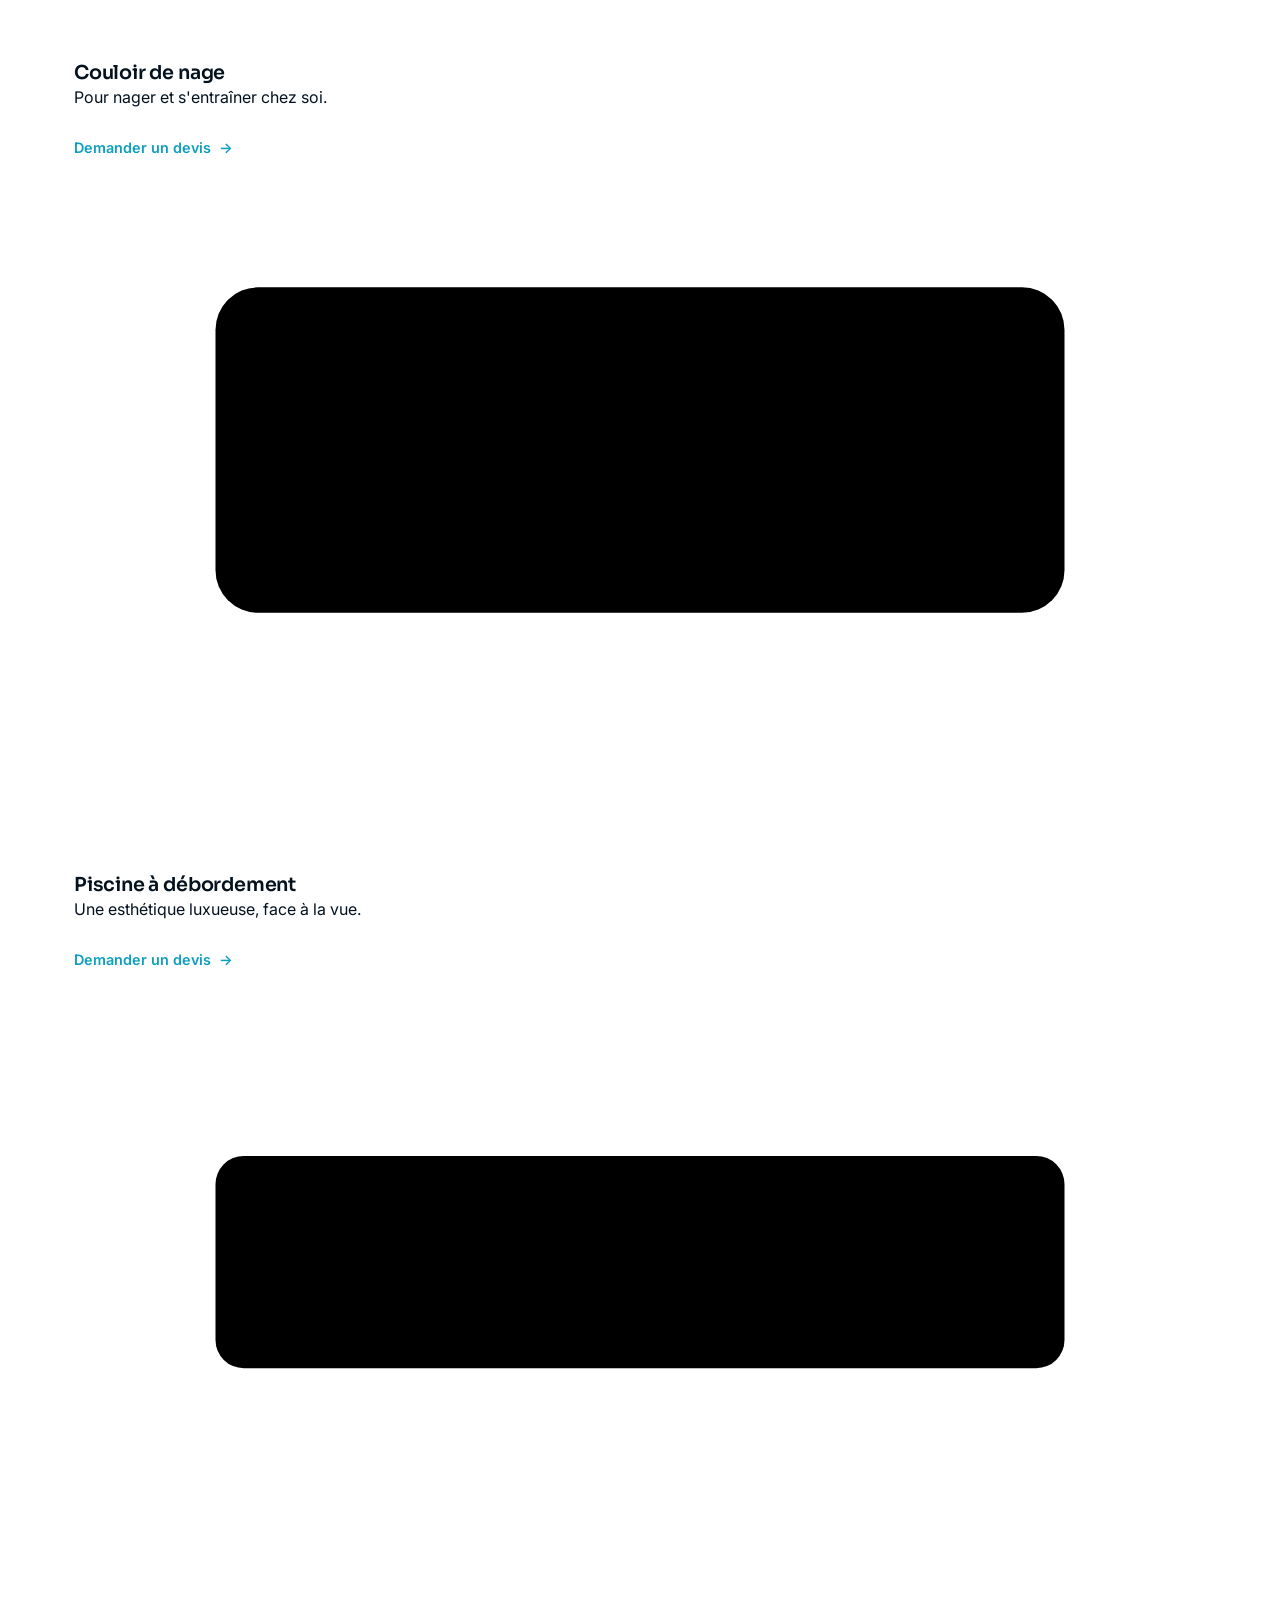
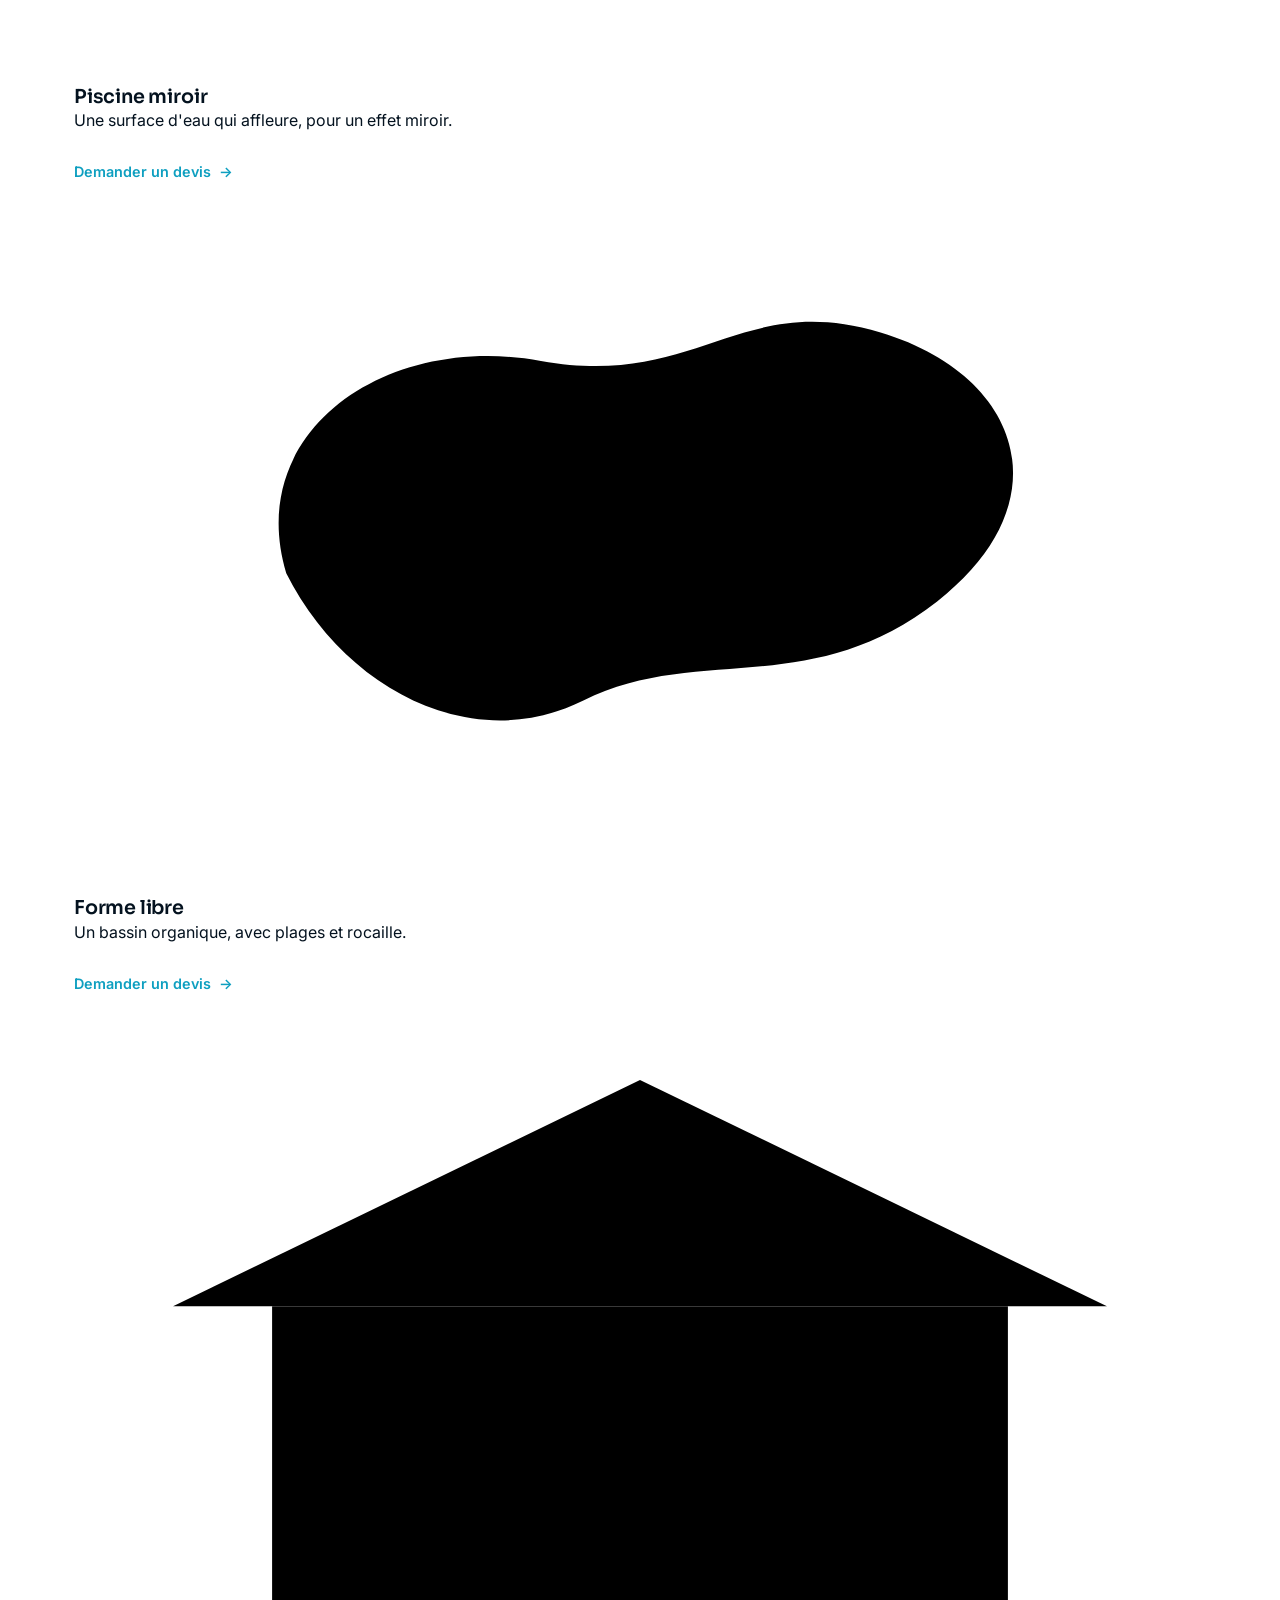
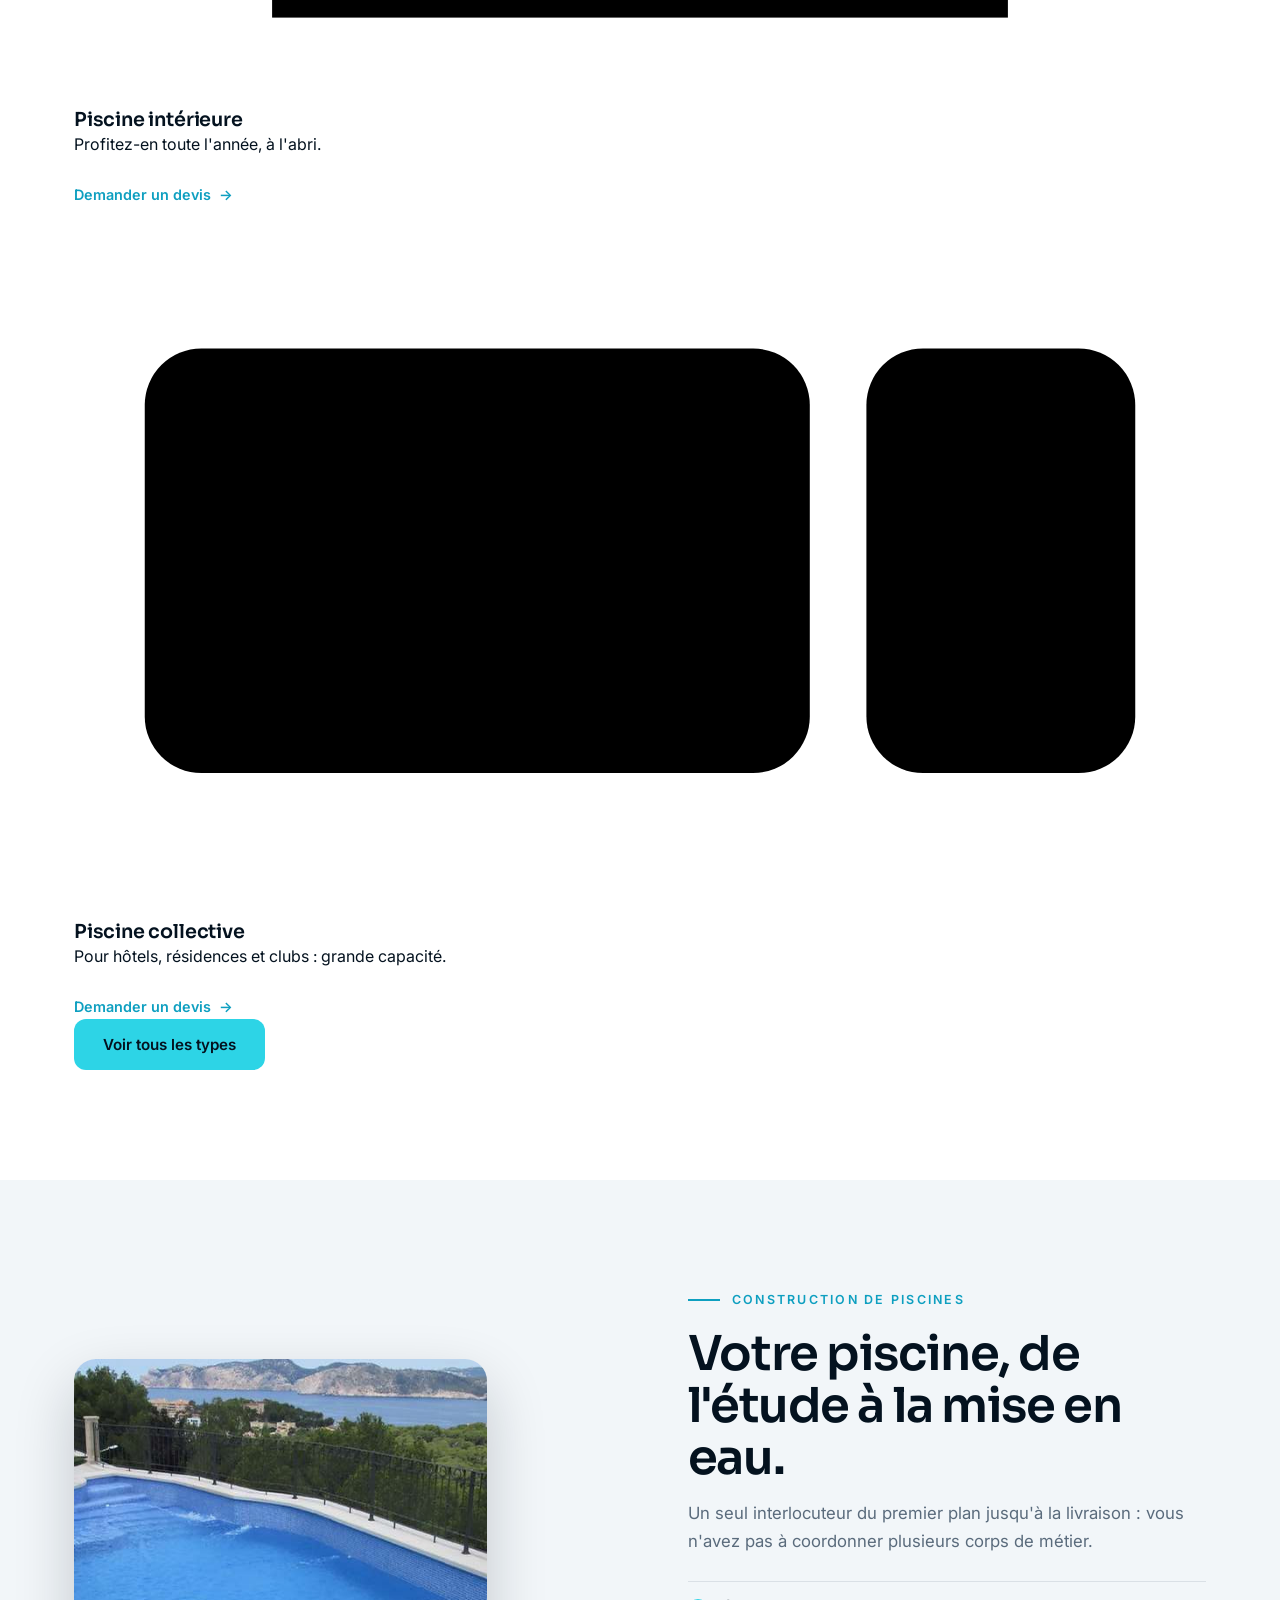
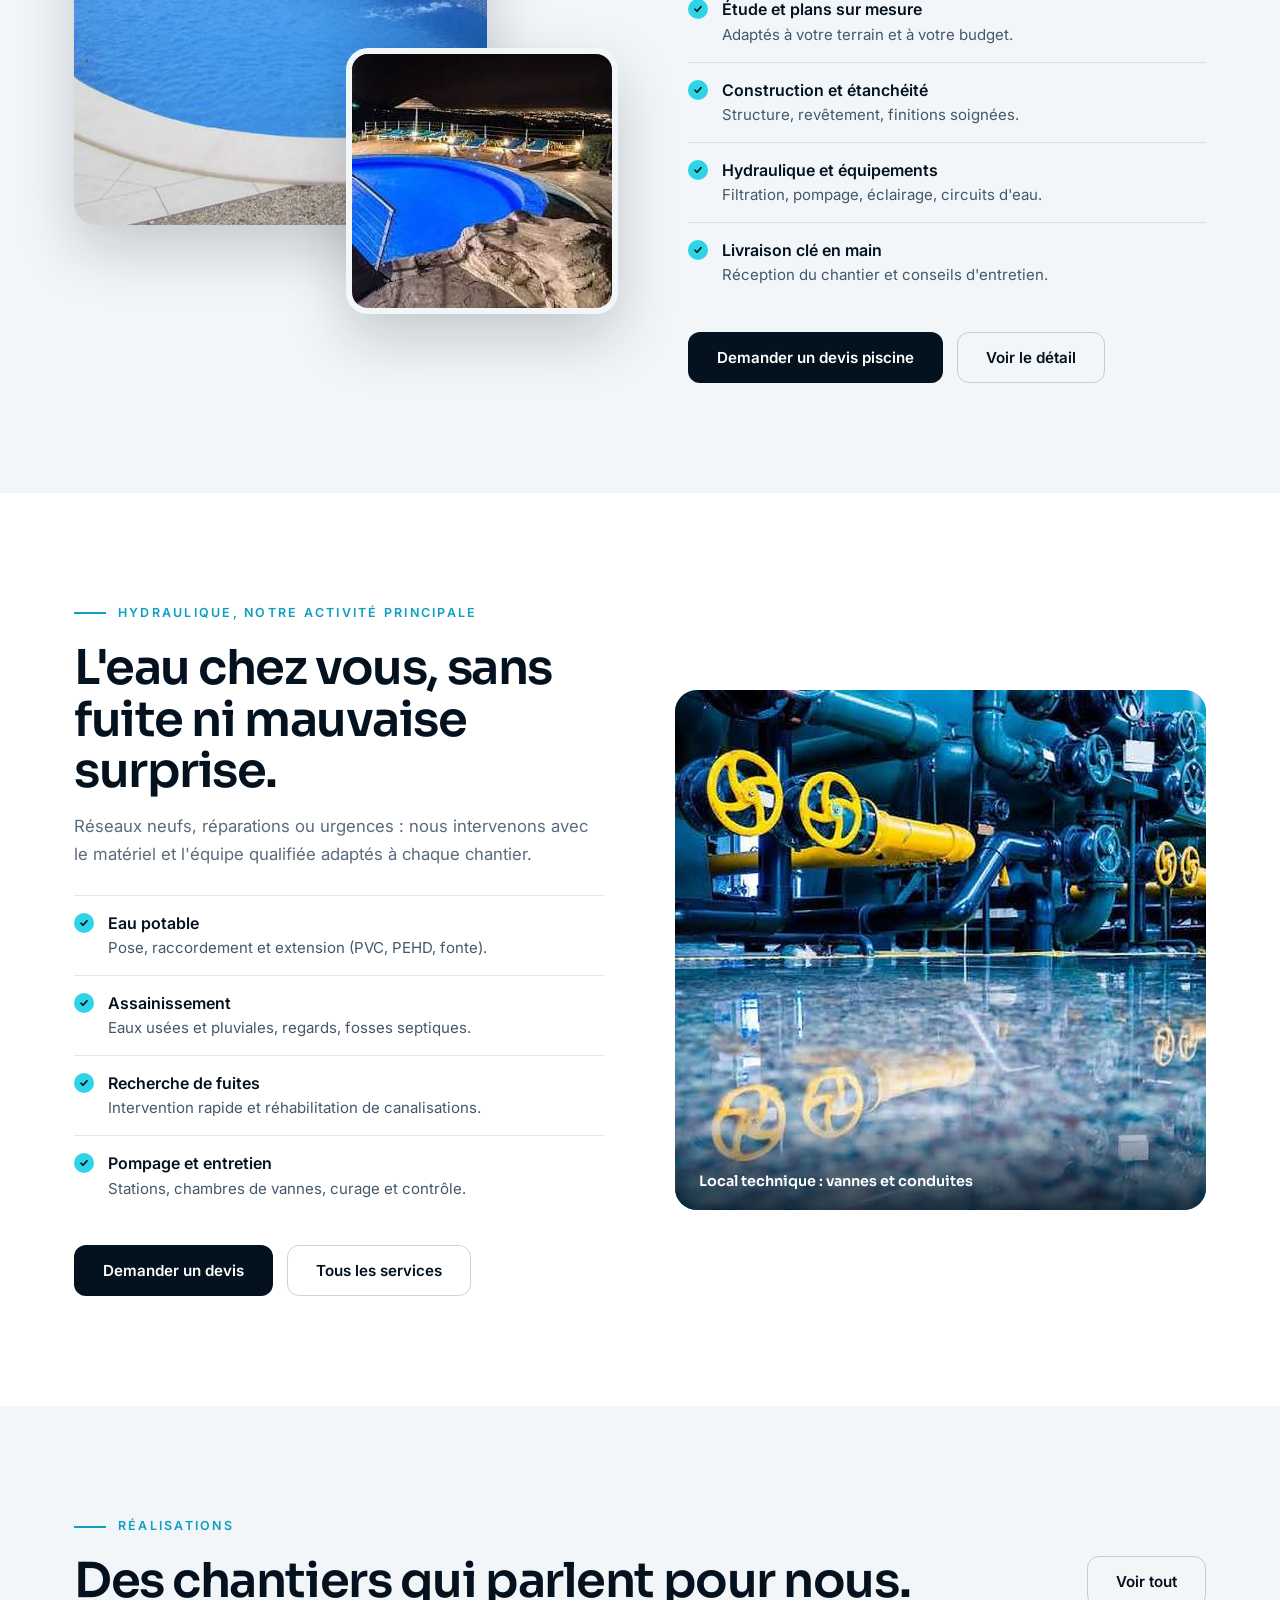
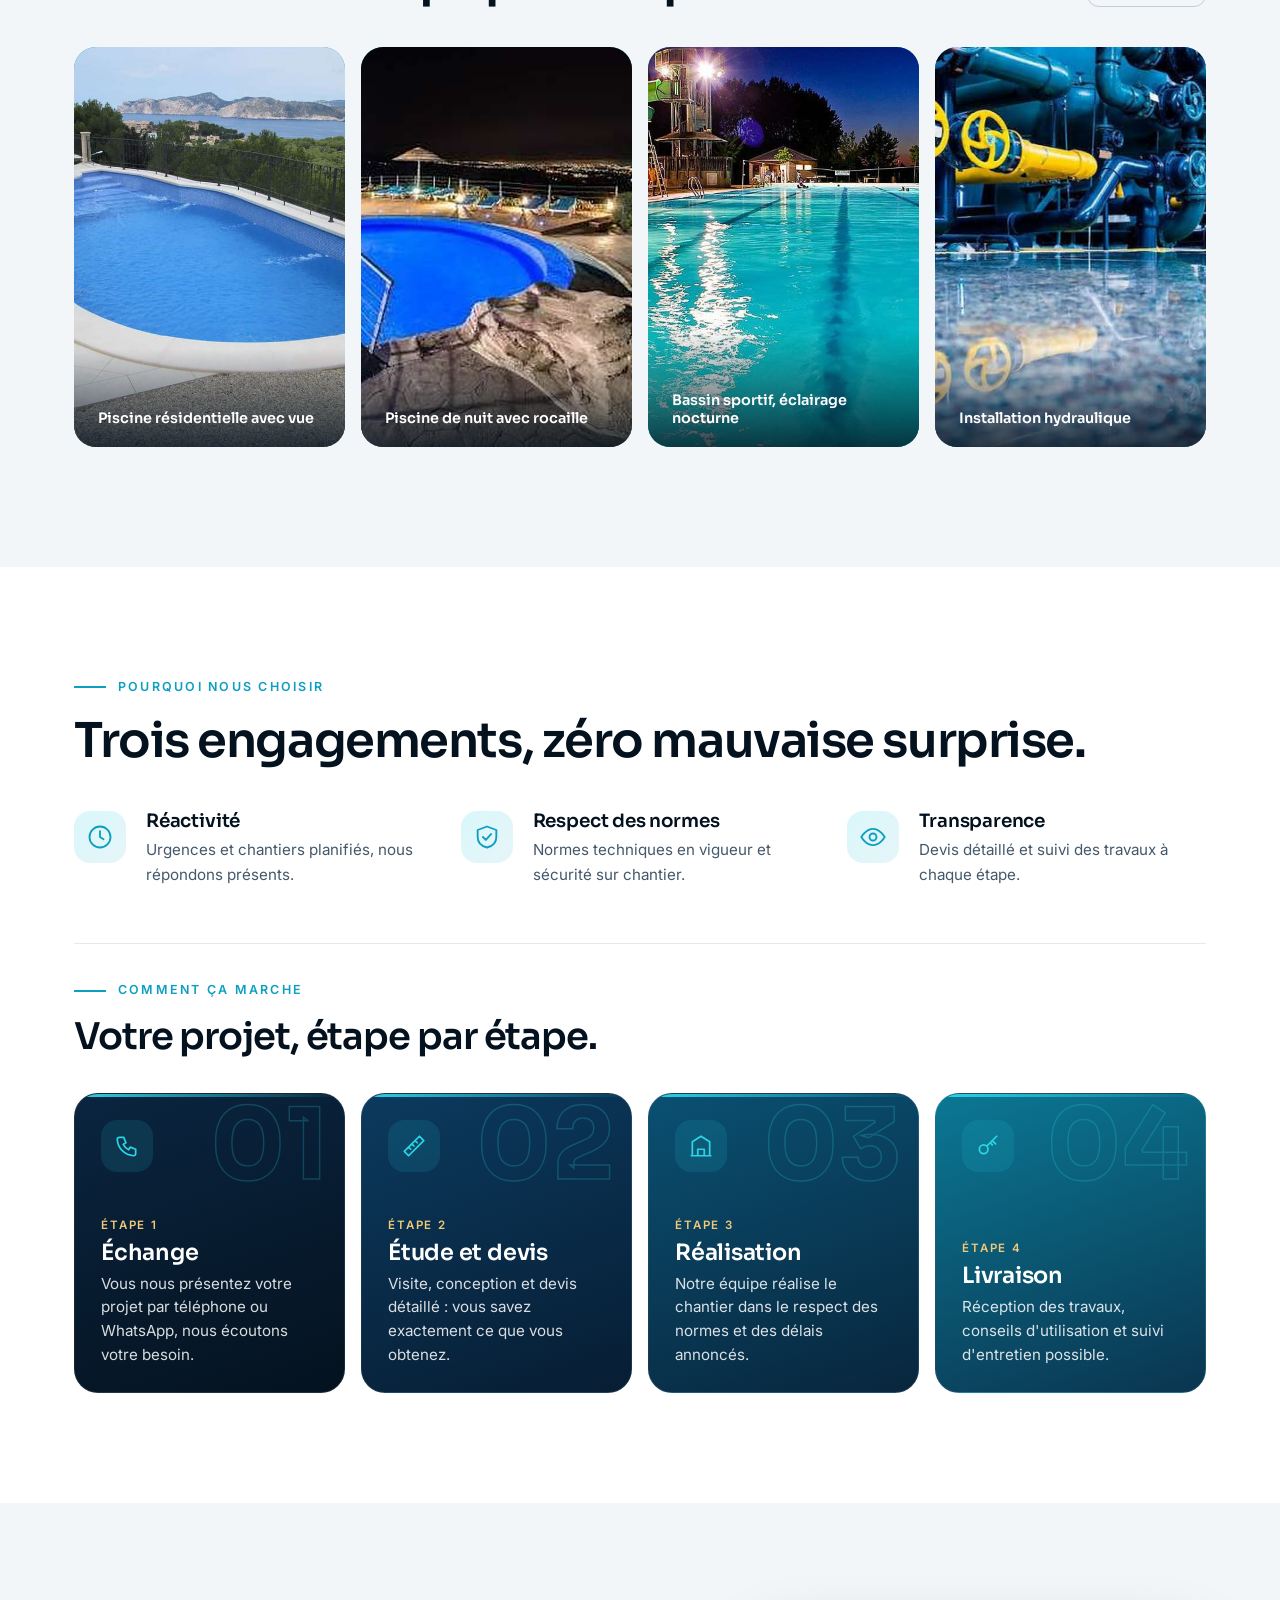
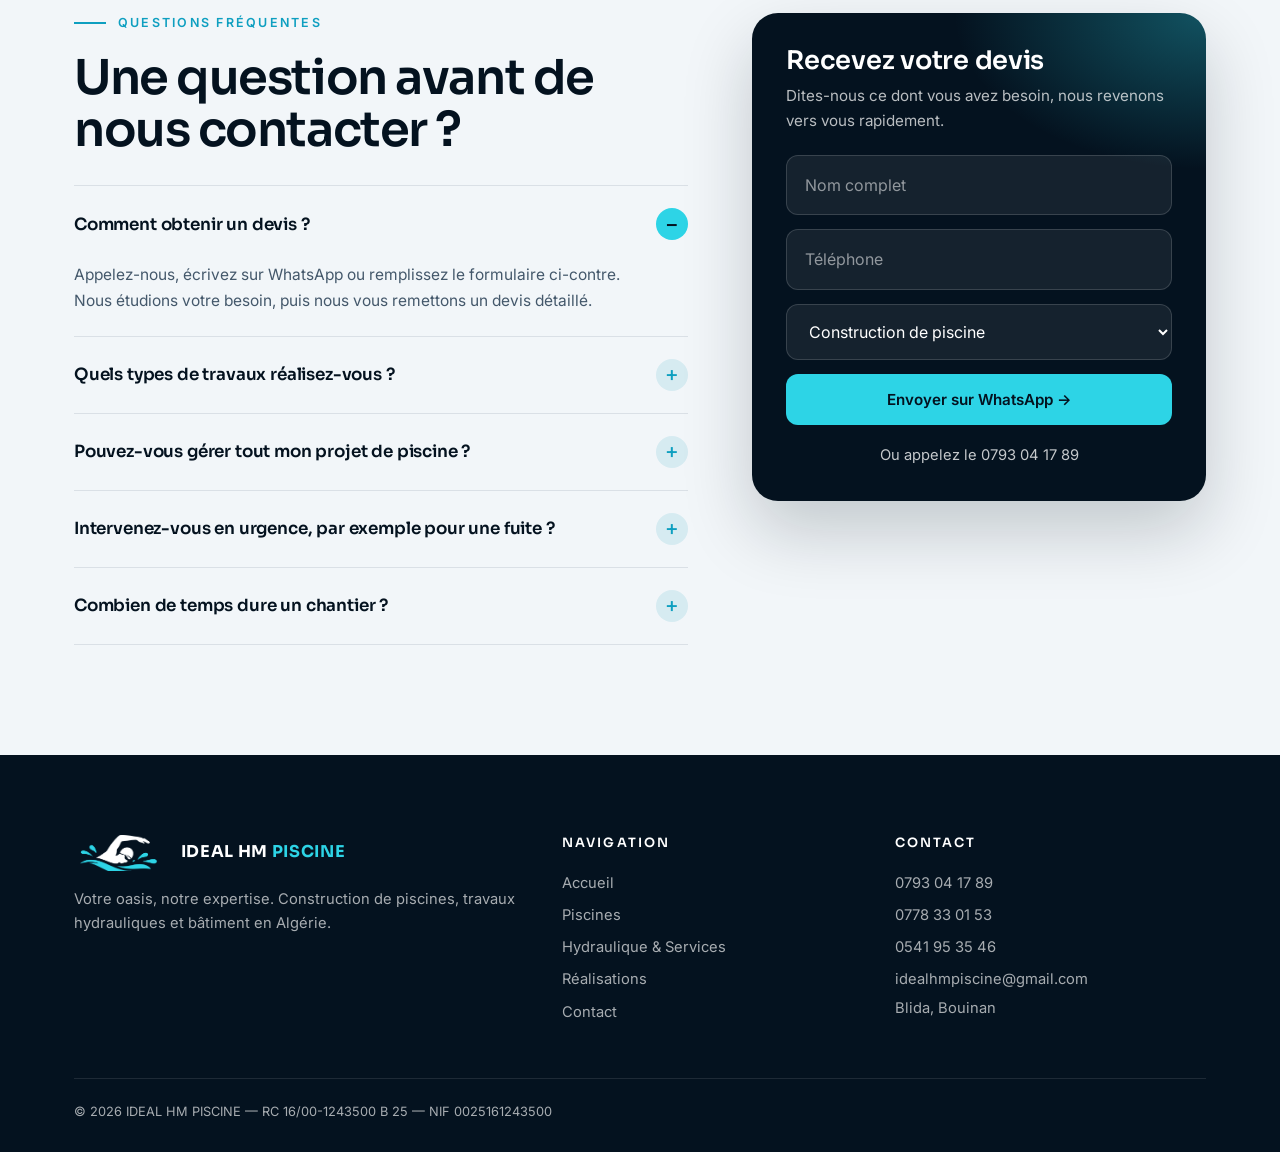
==== commit a02e523c: "Add files via upload" ====
--- a/index.html
+++ b/index.html
@@ -2,9 +2,9 @@
 <title>Construction de piscines & travaux hydrauliques en Algérie | Ideal HM Piscine</title><link rel="canonical" href="https://ideal-piscine.vercel.app/"><link rel="alternate" hreflang="fr" href="https://ideal-piscine.vercel.app/"><link rel="alternate" hreflang="ar" href="https://ideal-piscine.vercel.app/ar"><meta name="twitter:card" content="summary_large_image"><meta name="description" content="Ideal HM Piscine : construction de piscines, travaux hydrauliques, bâtiment, électricité et climatisation en Algérie. Devis gratuit.">
 <meta property="og:title" content="Construction de piscines & travaux hydrauliques en Algérie | Ideal HM Piscine"><meta property="og:description" content="Ideal HM Piscine : construction de piscines, travaux hydrauliques, bâtiment, électricité et climatisation en Algérie. Devis gratuit."><meta property="og:image" content="https://ideal-piscine.vercel.app/assets/og.jpg">
 <link rel="icon" href="/assets/mark-white.png"><link rel="preconnect" href="https://fonts.googleapis.com"><link rel="preconnect" href="https://fonts.gstatic.com" crossorigin>
-<script>document.documentElement.className="js"</script><link href="https://fonts.googleapis.com/css2?family=Sora:wght@500;600;700&family=Inter:wght@400;500;600&display=swap" rel="stylesheet"><link rel="stylesheet" href="/assets/style.css"></head><body><svg width="0" height="0" style="position:absolute" aria-hidden="true"><symbol id="i-pool" viewBox="0 0 24 24"><path d="M3 17c2 0 2-1.5 4.5-1.5S10 17 12 17s2.500-1.500 4.500-1.500S19 17 21 17M3 21c2 0 2-1.5 4.500-1.500S10 21 12 21s2.500-1.500 4.500-1.500S19 21 21 21M8 13V5a2 2 0 0 1 4 0M14 13V5a2 2 0 0 1 4 0M8 9h6"/></symbol><symbol id="i-drop" viewBox="0 0 24 24"><path d="M12 3c3 4 6 7 6 11a6 6 0 0 1-12 0c0-4 3-7 6-11z"/></symbol><symbol id="i-build" viewBox="0 0 24 24"><path d="M4 21V8l8-5 8 5v13M9 21v-6h6v6M3 21h18"/></symbol><symbol id="i-bolt" viewBox="0 0 24 24"><path d="M13 2L4 14h7l-1 8 9-12h-7z"/></symbol><symbol id="i-snow" viewBox="0 0 24 24"><path d="M12 2v20M4.500 7l15 10M19.500 7l-15 10"/></symbol><symbol id="i-wrench" viewBox="0 0 24 24"><path d="M14.500 6.500a4 4 0 0 0-5 5L3 18l3 3 6.500-6.500a4 4 0 0 0 5-5L14.500 12 12 9.500z"/></symbol><symbol id="i-search" viewBox="0 0 24 24"><circle cx="11" cy="11" r="7"/><path d="M20 20l-4-4"/></symbol><symbol id="i-pipe" viewBox="0 0 24 24"><path d="M3 7h9a4 4 0 0 1 4 4v10M10 21h12M3 4v6"/></symbol><symbol id="i-ruler" viewBox="0 0 24 24"><path d="M3 17L17 3l4 4L7 21zM7 13l2 2M10 10l2 2M13 7l2 2"/></symbol><symbol id="i-shield" viewBox="0 0 24 24"><path d="M12 3l8 3v6c0 5-3.500 8-8 9-4.500-1-8-4-8-9V6zM8.500 12l2.500 2.500 4.500-5"/></symbol><symbol id="i-clock" viewBox="0 0 24 24"><circle cx="12" cy="12" r="9"/><path d="M12 7v5l3 2"/></symbol><symbol id="i-eye" viewBox="0 0 24 24"><path d="M2 12s4-7 10-7 10 7 10 7-4 7-10 7S2 12 2 12z"/><circle cx="12" cy="12" r="3"/></symbol><symbol id="i-hotel" viewBox="0 0 24 24"><path d="M4 21V5a1 1 0 0 1 1-1h9a1 1 0 0 1 1 1v16M15 10h4a1 1 0 0 1 1 1v10M3 21h18M8 8h3M8 12h3M8 16h3"/></symbol><symbol id="i-light" viewBox="0 0 24 24"><path d="M9 18h6M10 21h4M12 3a6 6 0 0 0-4 10.500c.7.700 1 1.500 1 2.500h6c0-1 .3-1.800 1-2.500A6 6 0 0 0 12 3z"/></symbol><symbol id="i-phone" viewBox="0 0 24 24"><path d="M5 4h4l2 5-2.500 1.500a11 11 0 0 0 5 5L15 13l5 2v4a2 2 0 0 1-2 2A16 16 0 0 1 3 6a2 2 0 0 1 2-2z"/></symbol><symbol id="i-key" viewBox="0 0 24 24"><circle cx="8" cy="15" r="4"/><path d="M11 12l9-9M16 7l3 3M14 9l2 2"/></symbol></svg><header><div class="wrap nav"><a href="/" class="brand"><img src="/assets/mark-white.png" alt="Ideal HM Piscine"><span class="wm">IDEAL HM <b>PISCINE</b></span></a><button class="burger" aria-label="Menu" aria-expanded="false">Menu</button><nav class="links"><a href="/" class="on">Accueil</a><a href="/piscines">Piscines</a><a href="/services">Hydraulique & Services</a><a href="/realisations">Réalisations</a><a class="lang" href="/ar" hreflang="ar" lang="ar">العربية</a><a href="/contact" class="btn btn-y">Devis gratuit</a></nav></div></header><main>
+<script>document.documentElement.className="js"</script><link href="https://fonts.googleapis.com/css2?family=Sora:wght@500;600;700&family=Inter:wght@400;500;600&display=swap" rel="stylesheet"><link rel="stylesheet" href="/assets/style.css"></head><body><svg width="0" height="0" style="position:absolute" aria-hidden="true"><symbol id="i-pool" viewBox="0 0 24 24"><path d="M3 17c2 0 2-1.5 4.5-1.5S10 17 12 17s2.500-1.500 4.500-1.500S19 17 21 17M3 21c2 0 2-1.5 4.500-1.500S10 21 12 21s2.500-1.500 4.500-1.500S19 21 21 21M8 13V5a2 2 0 0 1 4 0M14 13V5a2 2 0 0 1 4 0M8 9h6"/></symbol><symbol id="i-drop" viewBox="0 0 24 24"><path d="M12 3c3 4 6 7 6 11a6 6 0 0 1-12 0c0-4 3-7 6-11z"/></symbol><symbol id="i-build" viewBox="0 0 24 24"><path d="M4 21V8l8-5 8 5v13M9 21v-6h6v6M3 21h18"/></symbol><symbol id="i-bolt" viewBox="0 0 24 24"><path d="M13 2L4 14h7l-1 8 9-12h-7z"/></symbol><symbol id="i-snow" viewBox="0 0 24 24"><path d="M12 2v20M4.500 7l15 10M19.500 7l-15 10"/></symbol><symbol id="i-wrench" viewBox="0 0 24 24"><path d="M14.500 6.500a4 4 0 0 0-5 5L3 18l3 3 6.500-6.500a4 4 0 0 0 5-5L14.500 12 12 9.500z"/></symbol><symbol id="i-search" viewBox="0 0 24 24"><circle cx="11" cy="11" r="7"/><path d="M20 20l-4-4"/></symbol><symbol id="i-pipe" viewBox="0 0 24 24"><path d="M3 7h9a4 4 0 0 1 4 4v10M10 21h12M3 4v6"/></symbol><symbol id="i-ruler" viewBox="0 0 24 24"><path d="M3 17L17 3l4 4L7 21zM7 13l2 2M10 10l2 2M13 7l2 2"/></symbol><symbol id="i-shield" viewBox="0 0 24 24"><path d="M12 3l8 3v6c0 5-3.500 8-8 9-4.500-1-8-4-8-9V6zM8.500 12l2.500 2.500 4.500-5"/></symbol><symbol id="i-clock" viewBox="0 0 24 24"><circle cx="12" cy="12" r="9"/><path d="M12 7v5l3 2"/></symbol><symbol id="i-eye" viewBox="0 0 24 24"><path d="M2 12s4-7 10-7 10 7 10 7-4 7-10 7S2 12 2 12z"/><circle cx="12" cy="12" r="3"/></symbol><symbol id="i-hotel" viewBox="0 0 24 24"><path d="M4 21V5a1 1 0 0 1 1-1h9a1 1 0 0 1 1 1v16M15 10h4a1 1 0 0 1 1 1v10M3 21h18M8 8h3M8 12h3M8 16h3"/></symbol><symbol id="i-light" viewBox="0 0 24 24"><path d="M9 18h6M10 21h4M12 3a6 6 0 0 0-4 10.500c.7.700 1 1.500 1 2.500h6c0-1 .3-1.800 1-2.500A6 6 0 0 0 12 3z"/></symbol><symbol id="i-phone" viewBox="0 0 24 24"><path d="M5 4h4l2 5-2.500 1.500a11 11 0 0 0 5 5L15 13l5 2v4a2 2 0 0 1-2 2A16 16 0 0 1 3 6a2 2 0 0 1 2-2z"/></symbol><symbol id="i-key" viewBox="0 0 24 24"><circle cx="8" cy="15" r="4"/><path d="M11 12l9-9M16 7l3 3M14 9l2 2"/></symbol></svg><div class="top"><div class="wrap"><span>Blida, Bouinan</span><span><a href="tel:+213793041789">0793 04 17 89</a><a href="mailto:idealhmpiscine@gmail.com">idealhmpiscine@gmail.com</a></span></div></div><header><div class="wrap nav"><a href="/" class="brand"><img src="/assets/mark-white.png" alt="Ideal HM Piscine"><span class="wm">IDEAL HM <b>PISCINE</b></span></a><button class="burger" aria-label="Menu" aria-expanded="false">Menu</button><nav class="links"><a href="/" class="on">Accueil</a><a href="/piscines">Piscines</a><a href="/services">Hydraulique & Services</a><a href="/realisations">Réalisations</a><a class="lang" href="/ar" hreflang="ar" lang="ar">العربية</a><a href="/contact" class="btn btn-y">Devis gratuit</a></nav></div></header><main>
 <script type="application/ld+json">{"@context":"https://schema.org","@type":"HomeAndConstructionBusiness","name":"IDEAL HM PISCINE","email":"idealhmpiscine@gmail.com","telephone":"+213793041789","address":{"@type":"PostalAddress","addressLocality":"Bouinan","addressRegion":"Blida","addressCountry":"DZ"}}</script>
-<section class="hero"><div class="wrap"><p class="eyebrow" style="color:var(--yellow)">Algérie · Piscines & Hydraulique</p><h1>Votre oasis,<br><em>notre expertise.</em></h1><p>De la conception à la réalisation de piscines modernes, aux réseaux d'eau et d'assainissement : une seule entreprise, des chantiers livrés dans les délais et aux normes.</p><div class="cta"><a class="btn btn-y" href="/contact">Devis gratuit</a><a class="btn btn-o" href="tel:+213793041789">Appeler maintenant</a></div><div class="badges"><span>Équipe qualifiée</span><span>Normes respectées</span><span>Délais tenus</span><span>Devis transparent</span></div></div><svg class="wave" viewBox="0 0 1440 110" preserveAspectRatio="none"><path fill="#fff" d="M0 55c120 40 240 40 360 0s240-40 360 0 240 40 360 0 240-40 360 0V110H0z"/></svg></section><section class="tight"><div class="wrap"><p class="eyebrow">Que recherchez-vous ?</p><h2>Choisissez votre besoin, on s'occupe du reste.</h2><div class="tiles"><a class="tile rv big" href="/contact?s=Construction%20de%20piscine"><img src="/assets/work-1.jpg" alt="Construction de piscine" loading="lazy" onerror="this.remove()"><span class="ic"><svg><use href="#i-pool"/></svg></span><h3>Construction de piscine</h3><p>Étude, construction et mise en eau.</p><span class="more">Demander un devis <i>→</i></span></a><a class="tile rv " href="/contact?s=Travaux%20hydrauliques"><img src="/assets/work-4.jpg" alt="Travaux hydrauliques" loading="lazy" onerror="this.remove()"><span class="ic"><svg><use href="#i-drop"/></svg></span><h3>Travaux hydrauliques</h3><p>Réseaux d'eau, assainissement, pompage.</p><span class="more">Demander un devis <i>→</i></span></a><a class="tile rv " href="/contact?s=Fuites%20et%20d%C3%A9pannage"><svg class="bg"><use href="#i-search"/></svg><span class="ic"><svg><use href="#i-search"/></svg></span><h3>Fuites et dépannage</h3><p>Diagnostic et réparation rapides.</p><span class="more">Demander un devis <i>→</i></span></a><a class="tile rv " href="/contact?s=B%C3%A2timent"><svg class="bg"><use href="#i-build"/></svg><span class="ic"><svg><use href="#i-build"/></svg></span><h3>Bâtiment</h3><p>Étude et réalisation de projets.</p><span class="more">Demander un devis <i>→</i></span></a><a class="tile rv " href="/contact?s=%C3%89lectricit%C3%A9"><svg class="bg"><use href="#i-bolt"/></svg><span class="ic"><svg><use href="#i-bolt"/></svg></span><h3>Électricité</h3><p>Installation de réseaux et équipements.</p><span class="more">Demander un devis <i>→</i></span></a><a class="tile rv " href="/contact?s=Climatisation%20et%20chauffage"><svg class="bg"><use href="#i-snow"/></svg><span class="ic"><svg><use href="#i-snow"/></svg></span><h3>Climatisation et chauffage</h3><p>Étude, installation, entretien.</p><span class="more">Demander un devis <i>→</i></span></a></div><div class="urg rv"><div><h3>Fuite, panne, urgence ?</h3><p>Notre équipe intervient rapidement en Algérie.</p></div><a class="btn btn-b" href="tel:+213793041789">Appeler le 0793 04 17 89</a></div></div></section><section class="alt"><div class="wrap split"><div class="collage rv"><img class="c1" src="/assets/work-1.jpg" alt="Piscine réalisée" loading="lazy" onerror="this.remove()"><img class="c2" src="/assets/work-2.jpg" alt="Piscine de nuit" loading="lazy" onerror="this.remove()"></div><div class="rv"><p class="eyebrow">Construction de piscines</p><h2>Votre piscine, de l'étude à la mise en eau.</h2><p class="lead">Un seul interlocuteur du premier plan jusqu'à la livraison : vous n'avez pas à coordonner plusieurs corps de métier.</p><ul class="check"><li><b>Étude et plans sur mesure</b><span>Adaptés à votre terrain et à votre budget.</span></li><li><b>Construction et étanchéité</b><span>Structure, revêtement, finitions soignées.</span></li><li><b>Hydraulique et équipements</b><span>Filtration, pompage, éclairage, circuits d'eau.</span></li><li><b>Livraison clé en main</b><span>Réception du chantier et conseils d'entretien.</span></li></ul><div class="cta"><a class="btn btn-b" href="/contact?s=Construction%20de%20piscine">Demander un devis piscine</a><a class="btn btn-line" href="/piscines">Voir le détail</a></div></div></div></section><section><div class="wrap split rev"><div class="rv"><p class="eyebrow">Hydraulique, notre activité principale</p><h2>L'eau chez vous, sans fuite ni mauvaise surprise.</h2><p class="lead">Réseaux neufs, réparations ou urgences : nous intervenons avec le matériel et l'équipe qualifiée adaptés à chaque chantier.</p><ul class="check"><li><b>Eau potable</b><span>Pose, raccordement et extension (PVC, PEHD, fonte).</span></li><li><b>Assainissement</b><span>Eaux usées et pluviales, regards, fosses septiques.</span></li><li><b>Recherche de fuites</b><span>Intervention rapide et réhabilitation de canalisations.</span></li><li><b>Pompage et entretien</b><span>Stations, chambres de vannes, curage et contrôle.</span></li></ul><div class="cta"><a class="btn btn-b" href="/contact?s=Travaux%20hydrauliques">Demander un devis</a><a class="btn btn-line" href="/services">Tous les services</a></div></div><div class="ph tall rv"><img src="/assets/work-4.jpg" alt="Installation hydraulique" loading="lazy" onerror="this.remove()"><span>Local technique : vannes et conduites</span></div></div></section><section class="alt"><div class="wrap"><div class="head2"><div><p class="eyebrow">Réalisations</p><h2>Des chantiers qui parlent pour nous.</h2></div><a class="btn btn-line" href="/realisations">Voir tout</a></div><div class="rail"><div class="ph rv"><img src="/assets/work-1.jpg" alt="Piscine résidentielle avec vue" loading="lazy" onerror="this.remove()"><span>Piscine résidentielle avec vue</span></div><div class="ph rv"><img src="/assets/work-2.jpg" alt="Piscine de nuit avec rocaille" loading="lazy" onerror="this.remove()"><span>Piscine de nuit avec rocaille</span></div><div class="ph rv"><img src="/assets/work-3.jpg" alt="Bassin sportif, éclairage nocturne" loading="lazy" onerror="this.remove()"><span>Bassin sportif, éclairage nocturne</span></div><div class="ph rv"><img src="/assets/work-4.jpg" alt="Installation hydraulique" loading="lazy" onerror="this.remove()"><span>Installation hydraulique</span></div></div></div></section><section><div class="wrap"><p class="eyebrow">Pourquoi nous choisir</p><h2>Trois engagements, zéro mauvaise surprise.</h2><div class="trio"><div class="why"><span class="ic"><svg><use href="#i-clock"/></svg></span><div><h3>Réactivité</h3><p>Urgences et chantiers planifiés, nous répondons présents.</p></div></div><div class="why"><span class="ic"><svg><use href="#i-shield"/></svg></span><div><h3>Respect des normes</h3><p>Normes techniques en vigueur et sécurité sur chantier.</p></div></div><div class="why"><span class="ic"><svg><use href="#i-eye"/></svg></span><div><h3>Transparence</h3><p>Devis détaillé et suivi des travaux à chaque étape.</p></div></div></div><div class="flow rv"><p class="eyebrow">Comment ça marche</p><h2>Votre projet, étape par étape.</h2><p class="hint">Glissez pour découvrir les étapes</p><div class="sw"><div class="sc" data-n="01"><span class="si"><svg><use href="#i-phone"/></svg></span><div><small>Étape 1</small><h3>Échange</h3><p>Vous nous présentez votre projet par téléphone ou WhatsApp, nous écoutons votre besoin.</p></div></div><div class="sc" data-n="02"><span class="si"><svg><use href="#i-ruler"/></svg></span><div><small>Étape 2</small><h3>Étude et devis</h3><p>Visite, conception et devis détaillé : vous savez exactement ce que vous obtenez.</p></div></div><div class="sc" data-n="03"><span class="si"><svg><use href="#i-build"/></svg></span><div><small>Étape 3</small><h3>Réalisation</h3><p>Notre équipe réalise le chantier dans le respect des normes et des délais annoncés.</p></div></div><div class="sc" data-n="04"><span class="si"><svg><use href="#i-key"/></svg></span><div><small>Étape 4</small><h3>Livraison</h3><p>Réception des travaux, conseils d'utilisation et suivi d'entretien possible.</p></div></div><a class="sc cta" href="/contact"><span class="si"><svg><use href="#i-pool"/></svg></span><div><h3>Prêt à démarrer ?</h3><p>Demandez votre devis gratuit, nous revenons vers vous rapidement.</p></div><span class="btn btn-b">Demander un devis →</span></a></div><div class="prog"><i></i><i></i><i></i><i></i><i></i></div></div></div></section><section class="alt"><div class="wrap"><div class="faqgrid"><div class="rv"><p class="eyebrow">Questions fréquentes</p><h2>Une question avant de nous contacter ?</h2><div class="faq"><details open><summary>Comment obtenir un devis ?</summary><p>Appelez-nous, écrivez sur WhatsApp ou remplissez le formulaire ci-contre. Nous étudions votre besoin, puis nous vous remettons un devis détaillé.</p></details><details><summary>Quels types de travaux réalisez-vous ?</summary><p>La construction de piscines et les travaux hydrauliques (eau potable, assainissement, fuites, pompage), ainsi que le bâtiment, l'électricité, la climatisation, le chauffage et l'entretien.</p></details><details><summary>Pouvez-vous gérer tout mon projet de piscine ?</summary><p>Oui. Nous intervenons de l'étude à la livraison, avec un seul interlocuteur : conception, construction, hydraulique et équipements.</p></details><details><summary>Intervenez-vous en urgence, par exemple pour une fuite ?</summary><p>La réactivité est l'un de nos engagements. Appelez-nous directement pour une urgence : nous organisons l'intervention au plus vite.</p></details><details><summary>Combien de temps dure un chantier ?</summary><p>Cela dépend du projet (type de travaux, taille, terrain). Le calendrier est précisé dans votre devis avant le début des travaux.</p></details></div></div>
+<section class="hero"><div class="wrap"><p class="eyebrow" style="color:var(--yellow)">Algérie · Piscines & Hydraulique</p><h1>Votre oasis,<br><em>notre expertise.</em></h1><p>De la conception à la réalisation de piscines modernes, aux réseaux d'eau et d'assainissement : une seule entreprise, des chantiers livrés dans les délais et aux normes.</p><div class="cta"><a class="btn btn-y" href="/contact">Devis gratuit</a><a class="btn btn-o" href="tel:+213793041789">Appeler maintenant</a></div><div class="badges"><span>Équipe qualifiée</span><span>Normes respectées</span><span>Délais tenus</span><span>Devis transparent</span></div></div><svg class="wave" viewBox="0 0 1440 110" preserveAspectRatio="none"><path fill="#fff" d="M0 55c120 40 240 40 360 0s240-40 360 0 240 40 360 0 240-40 360 0V110H0z"/></svg></section><section class="tight"><div class="wrap"><p class="eyebrow">Que recherchez-vous ?</p><h2>Choisissez votre besoin, on s'occupe du reste.</h2><div class="tiles"><a class="tile rv big" href="/contact?s=Construction%20de%20piscine"><img src="/assets/work-1.jpg" alt="Construction de piscine" loading="lazy" onerror="this.remove()"><span class="ic"><svg><use href="#i-pool"/></svg></span><h3>Construction de piscine</h3><p>Étude, construction et mise en eau.</p><span class="more">Demander un devis <i>→</i></span></a><a class="tile rv " href="/contact?s=Travaux%20hydrauliques"><img src="/assets/work-4.jpg" alt="Travaux hydrauliques" loading="lazy" onerror="this.remove()"><span class="ic"><svg><use href="#i-drop"/></svg></span><h3>Travaux hydrauliques</h3><p>Réseaux d'eau, assainissement, pompage.</p><span class="more">Demander un devis <i>→</i></span></a><a class="tile rv " href="/contact?s=Fuites%20et%20d%C3%A9pannage"><svg class="bg"><use href="#i-search"/></svg><span class="ic"><svg><use href="#i-search"/></svg></span><h3>Fuites et dépannage</h3><p>Diagnostic et réparation rapides.</p><span class="more">Demander un devis <i>→</i></span></a><a class="tile rv " href="/contact?s=B%C3%A2timent"><svg class="bg"><use href="#i-build"/></svg><span class="ic"><svg><use href="#i-build"/></svg></span><h3>Bâtiment</h3><p>Étude et réalisation de projets.</p><span class="more">Demander un devis <i>→</i></span></a><a class="tile rv " href="/contact?s=%C3%89lectricit%C3%A9"><svg class="bg"><use href="#i-bolt"/></svg><span class="ic"><svg><use href="#i-bolt"/></svg></span><h3>Électricité</h3><p>Installation de réseaux et équipements.</p><span class="more">Demander un devis <i>→</i></span></a><a class="tile rv " href="/contact?s=Climatisation%20et%20chauffage"><svg class="bg"><use href="#i-snow"/></svg><span class="ic"><svg><use href="#i-snow"/></svg></span><h3>Climatisation et chauffage</h3><p>Étude, installation, entretien.</p><span class="more">Demander un devis <i>→</i></span></a></div><div class="urg rv"><div><h3>Fuite, panne, urgence ?</h3><p>Notre équipe intervient rapidement en Algérie.</p></div><a class="btn btn-b" href="tel:+213793041789">Appeler le 0793 04 17 89</a></div></div></section><section class="dk"><svg width="0" height="0" style="position:absolute" aria-hidden="true"><symbol id="t-familiale" viewBox="0 0 160 100"><rect x="20" y="20" width="120" height="60" rx="14"/><path d="M20 62h22v18M62 46c10-6 20 6 30 0s20 6 30 0"/></symbol><symbol id="t-mini" viewBox="0 0 160 100"><rect x="48" y="28" width="64" height="44" rx="10"/><path d="M60 50c7-5 13 5 20 0s13 5 20 0"/></symbol><symbol id="t-couloir-de-nage" viewBox="0 0 160 100"><rect x="10" y="32" width="140" height="36" rx="4"/><path d="M10 44h140M10 56h140" stroke-dasharray="5 6"/></symbol><symbol id="t-debordement" viewBox="0 0 160 100"><rect x="20" y="18" width="120" height="46" rx="6"/><path d="M20 72h120M30 80h100"/></symbol><symbol id="t-miroir" viewBox="0 0 160 100"><rect x="20" y="26" width="120" height="30" rx="4"/><path d="M32 66h96M48 76h64" opacity=".6"/></symbol><symbol id="t-forme-libre" viewBox="0 0 160 100"><path d="M30 55c-6-20 14-34 36-30s28-10 48-4 26 24 8 38-34 6-50 14-34-2-42-18z"/></symbol><symbol id="t-interieure" viewBox="0 0 160 100"><path d="M14 44L80 12l66 32"/><rect x="28" y="44" width="104" height="44"/><path d="M40 68c10-6 20 6 30 0s20 6 30 0"/></symbol><symbol id="t-collective" viewBox="0 0 160 100"><rect x="10" y="20" width="94" height="60" rx="8"/><rect x="112" y="20" width="38" height="60" rx="8"/><path d="M10 50h94" stroke-dasharray="5 6"/></symbol></svg><div class="wrap"><p class="eyebrow">Types de piscines</p><h2>Un modèle pour chaque projet.</h2><p class="lead">Chaque projet est conçu sur mesure : choisissez un point de départ, nous l'adaptons à votre terrain.</p><div class="types r"><a class="tp rv" href="/contact?s=Piscine%20familiale"><div class="tpi"><svg class="pl" viewBox="0 0 160 100"><use href="#t-familiale"/></svg><img src="/assets/type-familiale.jpg" alt="Piscine familiale" loading="lazy" onerror="this.remove()"></div><div class="tpb"><h3>Piscine familiale</h3><p>Un grand espace convivial pour les moments de partage.</p><span class="more">Demander un devis <i>→</i></span></div></a><a class="tp rv" href="/contact?s=Mini%20piscine"><div class="tpi"><svg class="pl" viewBox="0 0 160 100"><use href="#t-mini"/></svg><img src="/assets/type-mini.jpg" alt="Mini piscine" loading="lazy" onerror="this.remove()"></div><div class="tpb"><h3>Mini piscine</h3><p>Compacte, idéale pour les petits jardins et les terrasses.</p><span class="more">Demander un devis <i>→</i></span></div></a><a class="tp rv" href="/contact?s=Couloir%20de%20nage"><div class="tpi"><svg class="pl" viewBox="0 0 160 100"><use href="#t-couloir-de-nage"/></svg><img src="/assets/type-couloir-de-nage.jpg" alt="Couloir de nage" loading="lazy" onerror="this.remove()"></div><div class="tpb"><h3>Couloir de nage</h3><p>Pour nager et s'entraîner chez soi.</p><span class="more">Demander un devis <i>→</i></span></div></a><a class="tp rv" href="/contact?s=Piscine%20%C3%A0%20d%C3%A9bordement"><div class="tpi"><svg class="pl" viewBox="0 0 160 100"><use href="#t-debordement"/></svg><img src="/assets/type-debordement.jpg" alt="Piscine à débordement" loading="lazy" onerror="this.remove()"></div><div class="tpb"><h3>Piscine à débordement</h3><p>Une esthétique luxueuse, face à la vue.</p><span class="more">Demander un devis <i>→</i></span></div></a><a class="tp rv" href="/contact?s=Piscine%20miroir"><div class="tpi"><svg class="pl" viewBox="0 0 160 100"><use href="#t-miroir"/></svg><img src="/assets/type-miroir.jpg" alt="Piscine miroir" loading="lazy" onerror="this.remove()"></div><div class="tpb"><h3>Piscine miroir</h3><p>Une surface d'eau qui affleure, pour un effet miroir.</p><span class="more">Demander un devis <i>→</i></span></div></a><a class="tp rv" href="/contact?s=Forme%20libre"><div class="tpi"><svg class="pl" viewBox="0 0 160 100"><use href="#t-forme-libre"/></svg><img src="/assets/type-forme-libre.jpg" alt="Forme libre" loading="lazy" onerror="this.remove()"></div><div class="tpb"><h3>Forme libre</h3><p>Un bassin organique, avec plages et rocaille.</p><span class="more">Demander un devis <i>→</i></span></div></a><a class="tp rv" href="/contact?s=Piscine%20int%C3%A9rieure"><div class="tpi"><svg class="pl" viewBox="0 0 160 100"><use href="#t-interieure"/></svg><img src="/assets/type-interieure.jpg" alt="Piscine intérieure" loading="lazy" onerror="this.remove()"></div><div class="tpb"><h3>Piscine intérieure</h3><p>Profitez-en toute l'année, à l'abri.</p><span class="more">Demander un devis <i>→</i></span></div></a><a class="tp rv" href="/contact?s=Piscine%20collective"><div class="tpi"><svg class="pl" viewBox="0 0 160 100"><use href="#t-collective"/></svg><img src="/assets/type-collective.jpg" alt="Piscine collective" loading="lazy" onerror="this.remove()"></div><div class="tpb"><h3>Piscine collective</h3><p>Pour hôtels, résidences et clubs : grande capacité.</p><span class="more">Demander un devis <i>→</i></span></div></a></div><div class="tfoot"><a class="btn btn-y" href="/piscines#types">Voir tous les types</a><a class="btn btn-o" href="/contact">Demander un devis</a></div></div></section><section class="alt"><div class="wrap split"><div class="collage rv"><img class="c1" src="/assets/work-1.jpg" alt="Piscine réalisée" loading="lazy" onerror="this.remove()"><img class="c2" src="/assets/work-2.jpg" alt="Piscine de nuit" loading="lazy" onerror="this.remove()"></div><div class="rv"><p class="eyebrow">Construction de piscines</p><h2>Votre piscine, de l'étude à la mise en eau.</h2><p class="lead">Un seul interlocuteur du premier plan jusqu'à la livraison : vous n'avez pas à coordonner plusieurs corps de métier.</p><ul class="check"><li><b>Étude et plans sur mesure</b><span>Adaptés à votre terrain et à votre budget.</span></li><li><b>Construction et étanchéité</b><span>Structure, revêtement, finitions soignées.</span></li><li><b>Hydraulique et équipements</b><span>Filtration, pompage, éclairage, circuits d'eau.</span></li><li><b>Livraison clé en main</b><span>Réception du chantier et conseils d'entretien.</span></li></ul><div class="cta"><a class="btn btn-b" href="/contact?s=Construction%20de%20piscine">Demander un devis piscine</a><a class="btn btn-line" href="/piscines">Voir le détail</a></div></div></div></section><section><div class="wrap split rev"><div class="rv"><p class="eyebrow">Hydraulique, notre activité principale</p><h2>L'eau chez vous, sans fuite ni mauvaise surprise.</h2><p class="lead">Réseaux neufs, réparations ou urgences : nous intervenons avec le matériel et l'équipe qualifiée adaptés à chaque chantier.</p><ul class="check"><li><b>Eau potable</b><span>Pose, raccordement et extension (PVC, PEHD, fonte).</span></li><li><b>Assainissement</b><span>Eaux usées et pluviales, regards, fosses septiques.</span></li><li><b>Recherche de fuites</b><span>Intervention rapide et réhabilitation de canalisations.</span></li><li><b>Pompage et entretien</b><span>Stations, chambres de vannes, curage et contrôle.</span></li></ul><div class="cta"><a class="btn btn-b" href="/contact?s=Travaux%20hydrauliques">Demander un devis</a><a class="btn btn-line" href="/services">Tous les services</a></div></div><div class="ph tall rv"><img src="/assets/work-4.jpg" alt="Installation hydraulique" loading="lazy" onerror="this.remove()"><span>Local technique : vannes et conduites</span></div></div></section><section class="alt"><div class="wrap"><div class="head2"><div><p class="eyebrow">Réalisations</p><h2>Des chantiers qui parlent pour nous.</h2></div><a class="btn btn-line" href="/realisations">Voir tout</a></div><div class="rail"><div class="ph rv"><img src="/assets/work-1.jpg" alt="Piscine résidentielle avec vue" loading="lazy" onerror="this.remove()"><span>Piscine résidentielle avec vue</span></div><div class="ph rv"><img src="/assets/work-2.jpg" alt="Piscine de nuit avec rocaille" loading="lazy" onerror="this.remove()"><span>Piscine de nuit avec rocaille</span></div><div class="ph rv"><img src="/assets/work-3.jpg" alt="Bassin sportif, éclairage nocturne" loading="lazy" onerror="this.remove()"><span>Bassin sportif, éclairage nocturne</span></div><div class="ph rv"><img src="/assets/work-4.jpg" alt="Installation hydraulique" loading="lazy" onerror="this.remove()"><span>Installation hydraulique</span></div></div></div></section><section><div class="wrap"><p class="eyebrow">Pourquoi nous choisir</p><h2>Trois engagements, zéro mauvaise surprise.</h2><div class="trio"><div class="why"><span class="ic"><svg><use href="#i-clock"/></svg></span><div><h3>Réactivité</h3><p>Urgences et chantiers planifiés, nous répondons présents.</p></div></div><div class="why"><span class="ic"><svg><use href="#i-shield"/></svg></span><div><h3>Respect des normes</h3><p>Normes techniques en vigueur et sécurité sur chantier.</p></div></div><div class="why"><span class="ic"><svg><use href="#i-eye"/></svg></span><div><h3>Transparence</h3><p>Devis détaillé et suivi des travaux à chaque étape.</p></div></div></div><div class="flow rv"><p class="eyebrow">Comment ça marche</p><h2>Votre projet, étape par étape.</h2><p class="hint">Glissez pour découvrir les étapes</p><div class="sw"><div class="sc" data-n="01"><span class="si"><svg><use href="#i-phone"/></svg></span><div><small>Étape 1</small><h3>Échange</h3><p>Vous nous présentez votre projet par téléphone ou WhatsApp, nous écoutons votre besoin.</p></div></div><div class="sc" data-n="02"><span class="si"><svg><use href="#i-ruler"/></svg></span><div><small>Étape 2</small><h3>Étude et devis</h3><p>Visite, conception et devis détaillé : vous savez exactement ce que vous obtenez.</p></div></div><div class="sc" data-n="03"><span class="si"><svg><use href="#i-build"/></svg></span><div><small>Étape 3</small><h3>Réalisation</h3><p>Notre équipe réalise le chantier dans le respect des normes et des délais annoncés.</p></div></div><div class="sc" data-n="04"><span class="si"><svg><use href="#i-key"/></svg></span><div><small>Étape 4</small><h3>Livraison</h3><p>Réception des travaux, conseils d'utilisation et suivi d'entretien possible.</p></div></div><a class="sc cta" href="/contact"><span class="si"><svg><use href="#i-pool"/></svg></span><div><h3>Prêt à démarrer ?</h3><p>Demandez votre devis gratuit, nous revenons vers vous rapidement.</p></div><span class="btn btn-b">Demander un devis →</span></a></div><div class="prog"><i></i><i></i><i></i><i></i><i></i></div></div></div></section><section class="alt"><div class="wrap"><div class="faqgrid"><div class="rv"><p class="eyebrow">Questions fréquentes</p><h2>Une question avant de nous contacter ?</h2><div class="faq"><details open><summary>Comment obtenir un devis ?</summary><p>Appelez-nous, écrivez sur WhatsApp ou remplissez le formulaire ci-contre. Nous étudions votre besoin, puis nous vous remettons un devis détaillé.</p></details><details><summary>Quels types de travaux réalisez-vous ?</summary><p>La construction de piscines et les travaux hydrauliques (eau potable, assainissement, fuites, pompage), ainsi que le bâtiment, l'électricité, la climatisation, le chauffage et l'entretien.</p></details><details><summary>Pouvez-vous gérer tout mon projet de piscine ?</summary><p>Oui. Nous intervenons de l'étude à la livraison, avec un seul interlocuteur : conception, construction, hydraulique et équipements.</p></details><details><summary>Intervenez-vous en urgence, par exemple pour une fuite ?</summary><p>La réactivité est l'un de nos engagements. Appelez-nous directement pour une urgence : nous organisons l'intervention au plus vite.</p></details><details><summary>Combien de temps dure un chantier ?</summary><p>Cela dépend du projet (type de travaux, taille, terrain). Le calendrier est précisé dans votre devis avant le début des travaux.</p></details></div></div>
 <div class="qf rv"><h3>Recevez votre devis</h3><p>Dites-nous ce dont vous avez besoin, nous revenons vers vous rapidement.</p>
 <form id="devis"><input name="nom" placeholder="Nom complet" required autocomplete="name"><input name="tel" type="tel" placeholder="Téléphone" required autocomplete="tel"><select name="service" aria-label="Service"><option>Construction de piscine</option><option>Travaux hydrauliques</option><option>Recherche de fuites / dépannage</option><option>Bâtiment</option><option>Électricité</option><option>Climatisation et chauffage</option><option>Entretien</option></select><button class="btn btn-y" type="submit" style="justify-content:center">Envoyer sur WhatsApp →</button></form>
 <a class="qcall" href="tel:+213793041789">Ou appelez le 0793 04 17 89</a></div></div></div><script type="application/ld+json">{"@context": "https://schema.org", "@type": "FAQPage", "mainEntity": [{"@type": "Question", "name": "Comment obtenir un devis ?", "acceptedAnswer": {"@type": "Answer", "text": "Appelez-nous, écrivez sur WhatsApp ou remplissez le formulaire ci-contre. Nous étudions votre besoin, puis nous vous remettons un devis détaillé."}}, {"@type": "Question", "name": "Quels types de travaux réalisez-vous ?", "acceptedAnswer": {"@type": "Answer", "text": "La construction de piscines et les travaux hydrauliques (eau potable, assainissement, fuites, pompage), ainsi que le bâtiment, l'électricité, la climatisation, le chauffage et l'entretien."}}, {"@type": "Question", "name": "Pouvez-vous gérer tout mon projet de piscine ?", "acceptedAnswer": {"@type": "Answer", "text": "Oui. Nous intervenons de l'étude à la livraison, avec un seul interlocuteur : conception, construction, hydraulique et équipements."}}, {"@type": "Question", "name": "Intervenez-vous en urgence, par exemple pour une fuite ?", "acceptedAnswer": {"@type": "Answer", "text": "La réactivité est l'un de nos engagements. Appelez-nous directement pour une urgence : nous organisons l'intervention au plus vite."}}, {"@type": "Question", "name": "Combien de temps dure un chantier ?", "acceptedAnswer": {"@type": "Answer", "text": "Cela dépend du projet (type de travaux, taille, terrain). Le calendrier est précisé dans votre devis avant le début des travaux."}}]}</script></section>
--- a/assets/style.css
+++ b/assets/style.css
@@ -1,7 +1,3 @@
-@font-face{font-family:Inter;font-weight:100 900;font-display:swap;src:url(/assets/fonts/inter.woff2) format("woff2")}@font-face{font-family:Sora;font-weight:100 800;font-display:swap;src:url(/assets/fonts/sora.woff2) format("woff2")}
-@font-face{font-family:Almarai;font-weight:400;font-display:swap;src:url(/assets/fonts/almarai-ar-400.woff2) format("woff2");unicode-range:U+0600-06FF,U+200C-200E,U+2010-2011,U+204F,U+2E41,U+FB50-FDFF,U+FE80-FEFC}@font-face{font-family:Almarai;font-weight:400;font-display:swap;src:url(/assets/fonts/almarai-lat-400.woff2) format("woff2");unicode-range:U+0000-00FF,U+0131,U+0152-0153,U+02BB-02BC,U+02C6,U+02DA,U+02DC,U+2000-206F,U+2074,U+20AC,U+2122,U+2212,U+FEFF}
-@font-face{font-family:Almarai;font-weight:700;font-display:swap;src:url(/assets/fonts/almarai-ar-700.woff2) format("woff2");unicode-range:U+0600-06FF,U+200C-200E,U+2010-2011,U+204F,U+2E41,U+FB50-FDFF,U+FE80-FEFC}@font-face{font-family:Almarai;font-weight:700;font-display:swap;src:url(/assets/fonts/almarai-lat-700.woff2) format("woff2");unicode-range:U+0000-00FF,U+0131,U+0152-0153,U+02BB-02BC,U+02C6,U+02DA,U+02DC,U+2000-206F,U+2074,U+20AC,U+2122,U+2212,U+FEFF}
-@font-face{font-family:Almarai;font-weight:800;font-display:swap;src:url(/assets/fonts/almarai-ar-800.woff2) format("woff2");unicode-range:U+0600-06FF,U+200C-200E,U+2010-2011,U+204F,U+2E41,U+FB50-FDFF,U+FE80-FEFC}@font-face{font-family:Almarai;font-weight:800;font-display:swap;src:url(/assets/fonts/almarai-lat-800.woff2) format("woff2");unicode-range:U+0000-00FF,U+0131,U+0152-0153,U+02BB-02BC,U+02C6,U+02DA,U+02DC,U+2000-206F,U+2074,U+20AC,U+2122,U+2212,U+FEFF}
 :root{--ink:#04121f;--deep:#0a2540;--aqua:#2dd4e6;--aq2:#0e9fc0;--sand:#f2c879;--yellow:var(--aqua);--mut:#5a6b7c;--bg:#f2f6f9;--line:#0a25401a;--r:22px}
 *{box-sizing:border-box;margin:0}html{scroll-behavior:smooth}
 body{font-family:Inter,system-ui,sans-serif;color:var(--ink);background:#fff;line-height:1.65;-webkit-font-smoothing:antialiased}
@@ -242,8 +238,3 @@
 [dir=rtl] .head2{gap:14px}[dir=rtl] .urg{padding:20px}[dir=rtl] .panel{padding:24px 20px}
 [dir=rtl] footer{padding:52px 0 24px}[dir=rtl] footer .grid{gap:28px}
 }
-
-/* performance */
-header{background:#04121ff5;backdrop-filter:none}
-@media(max-width:860px){*{backdrop-filter:none!important}.wave{animation:none}.mbar{background:#04121ffa}.tile .ic{background:#ffffff33}}
-@media(prefers-reduced-motion:reduce){*,*:before,*:after{animation:none!important;transition:none!important}.js .rv{opacity:1;transform:none}}
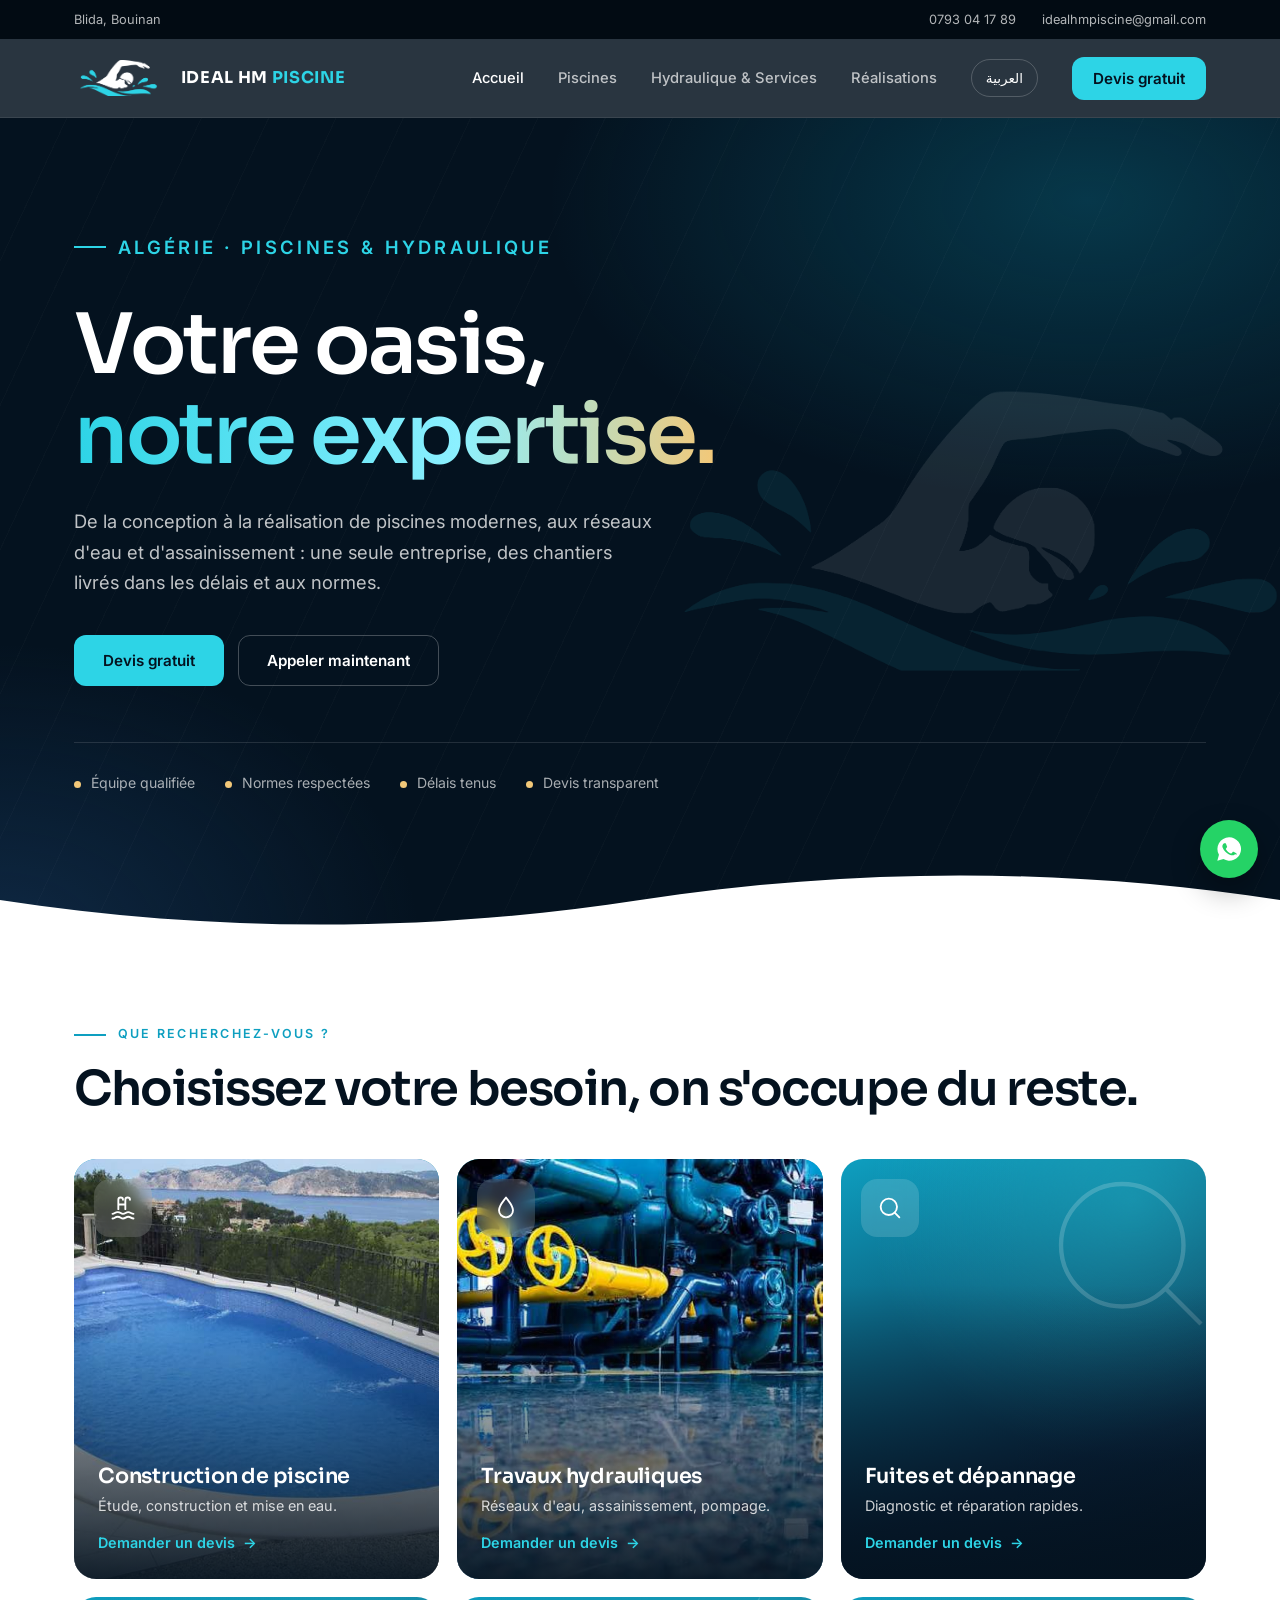
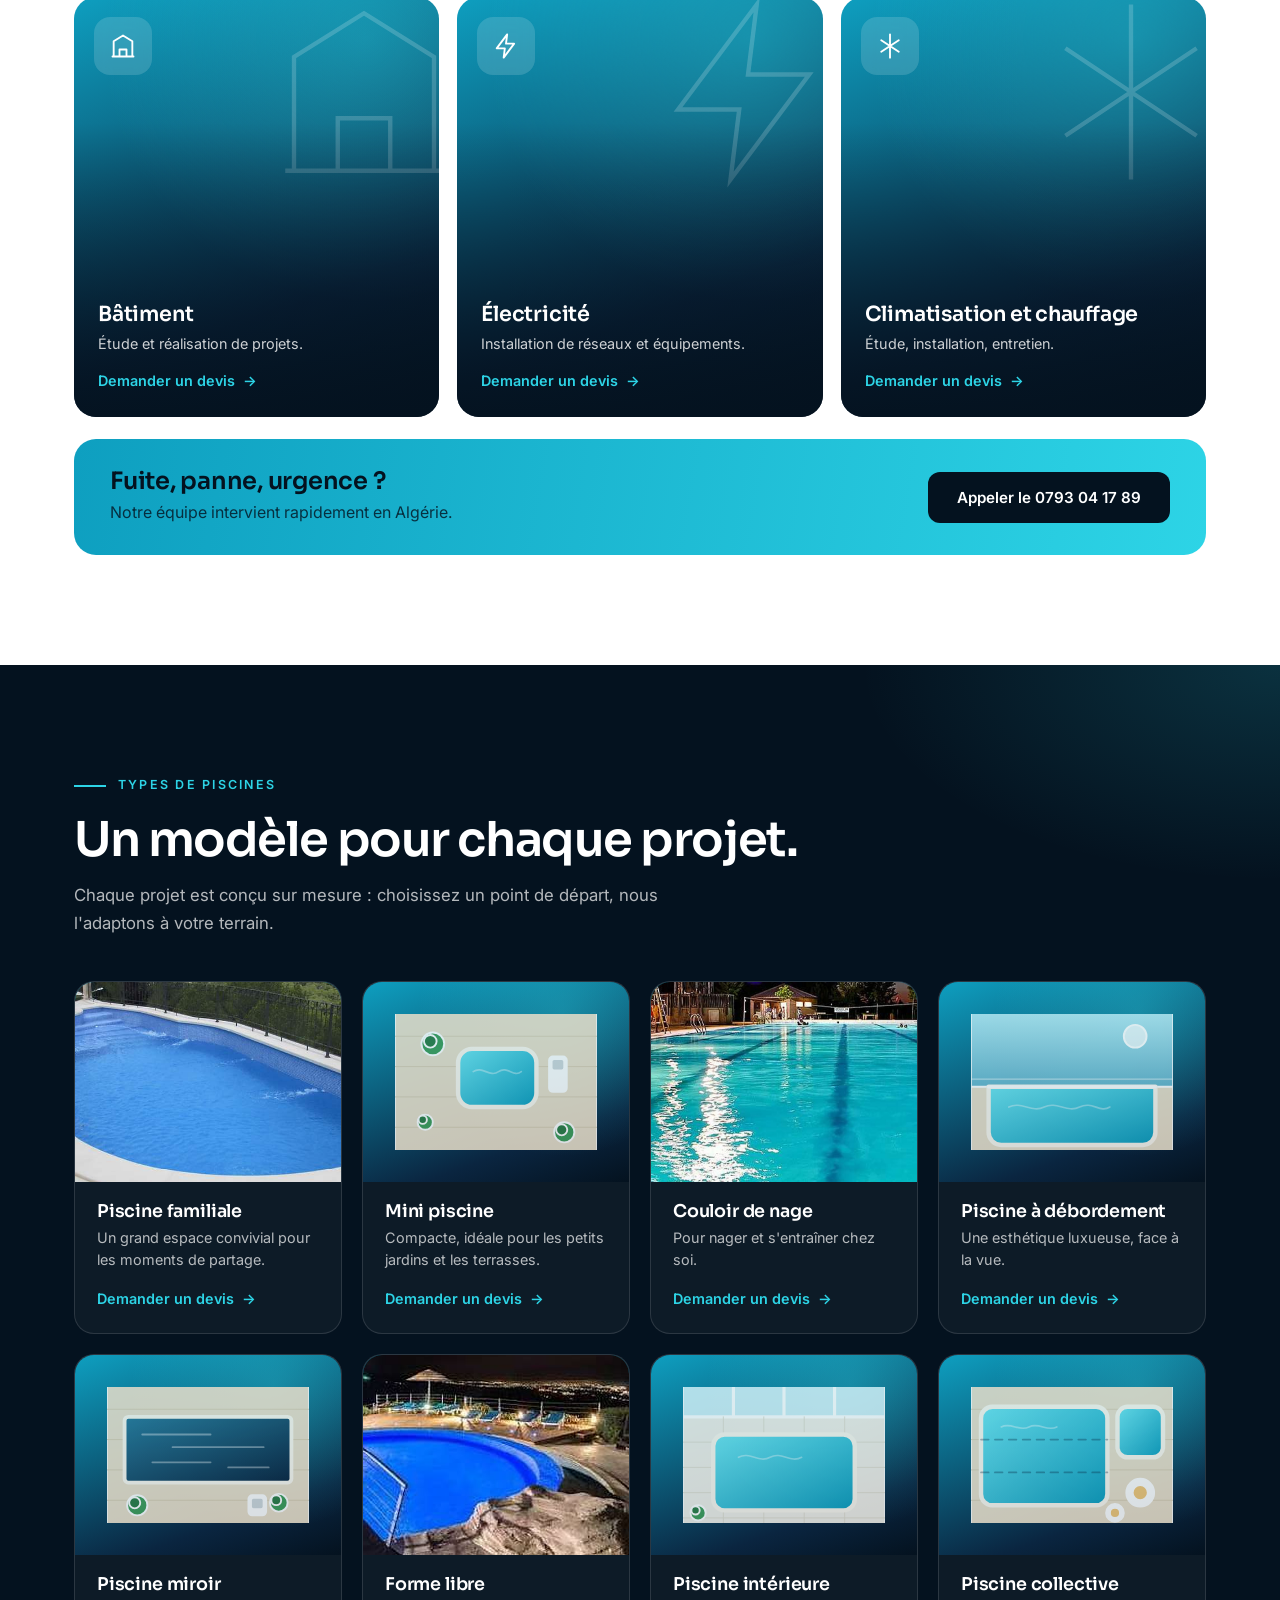
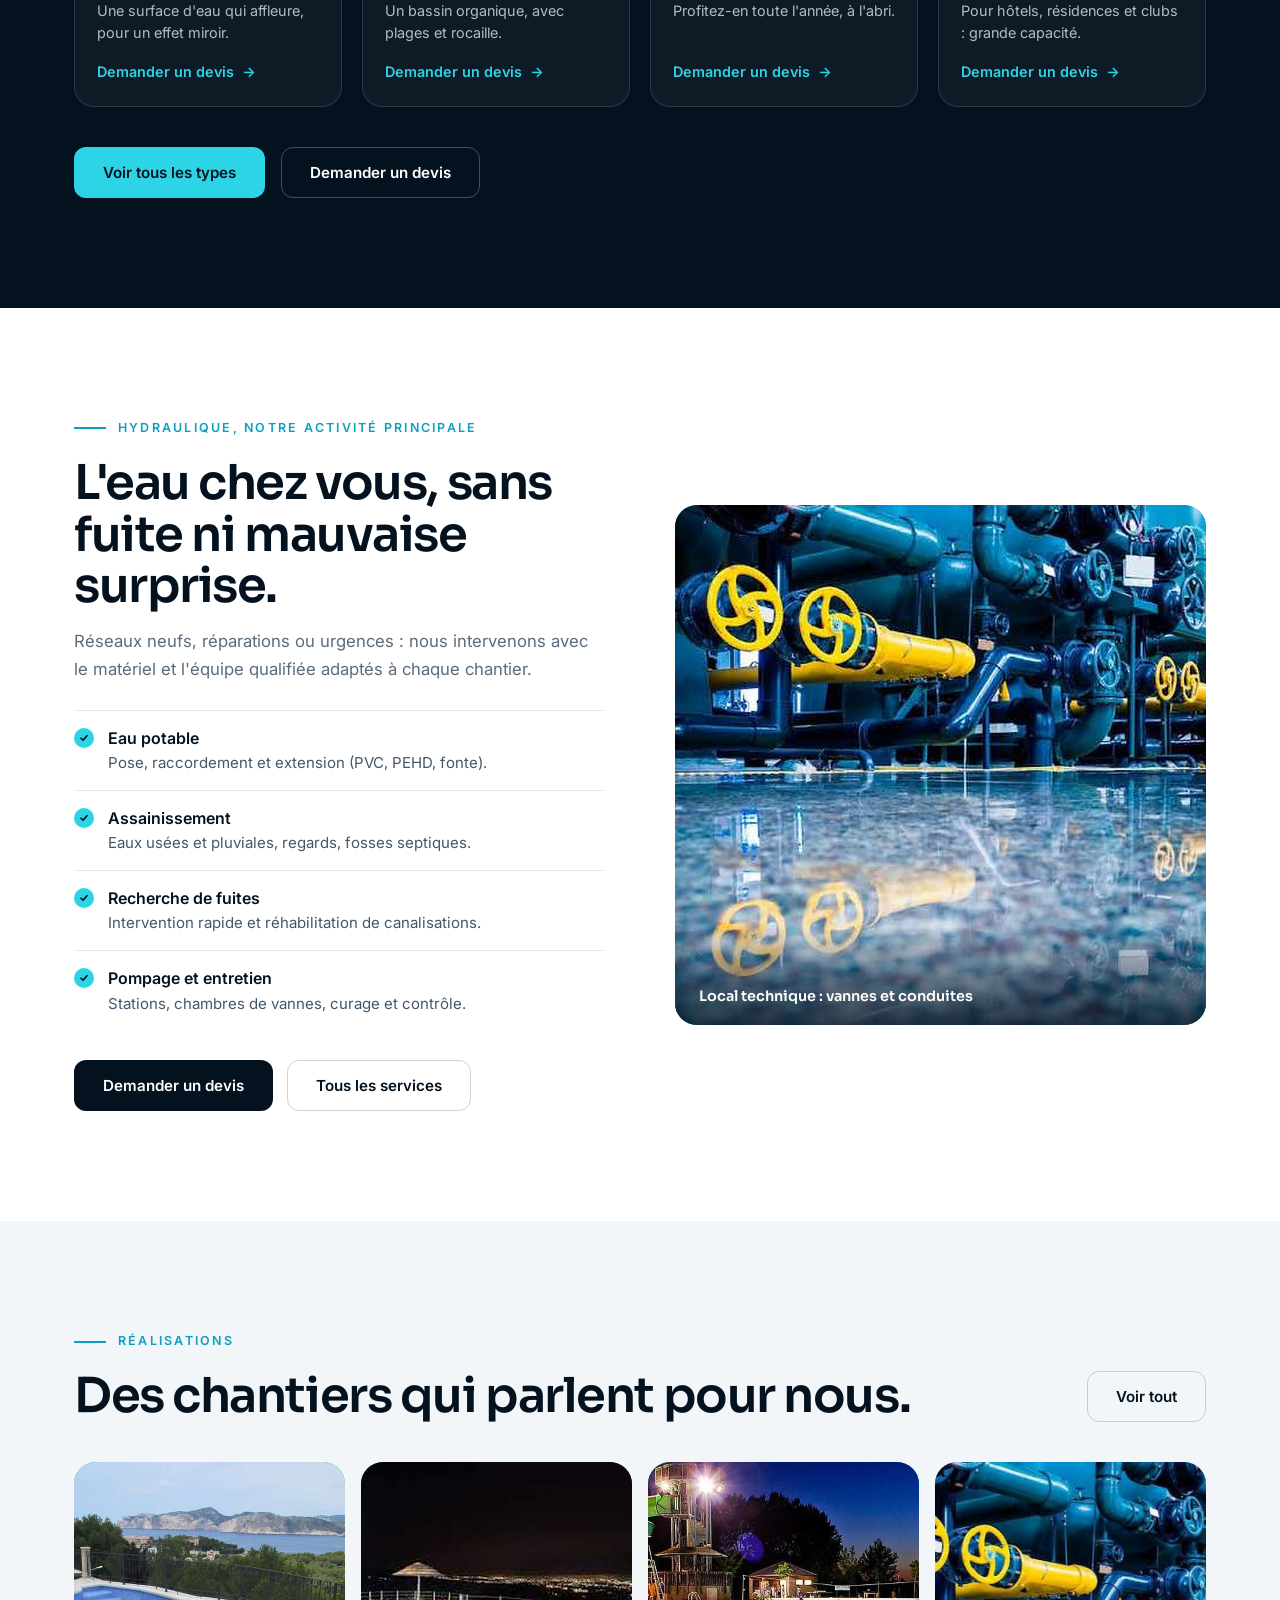
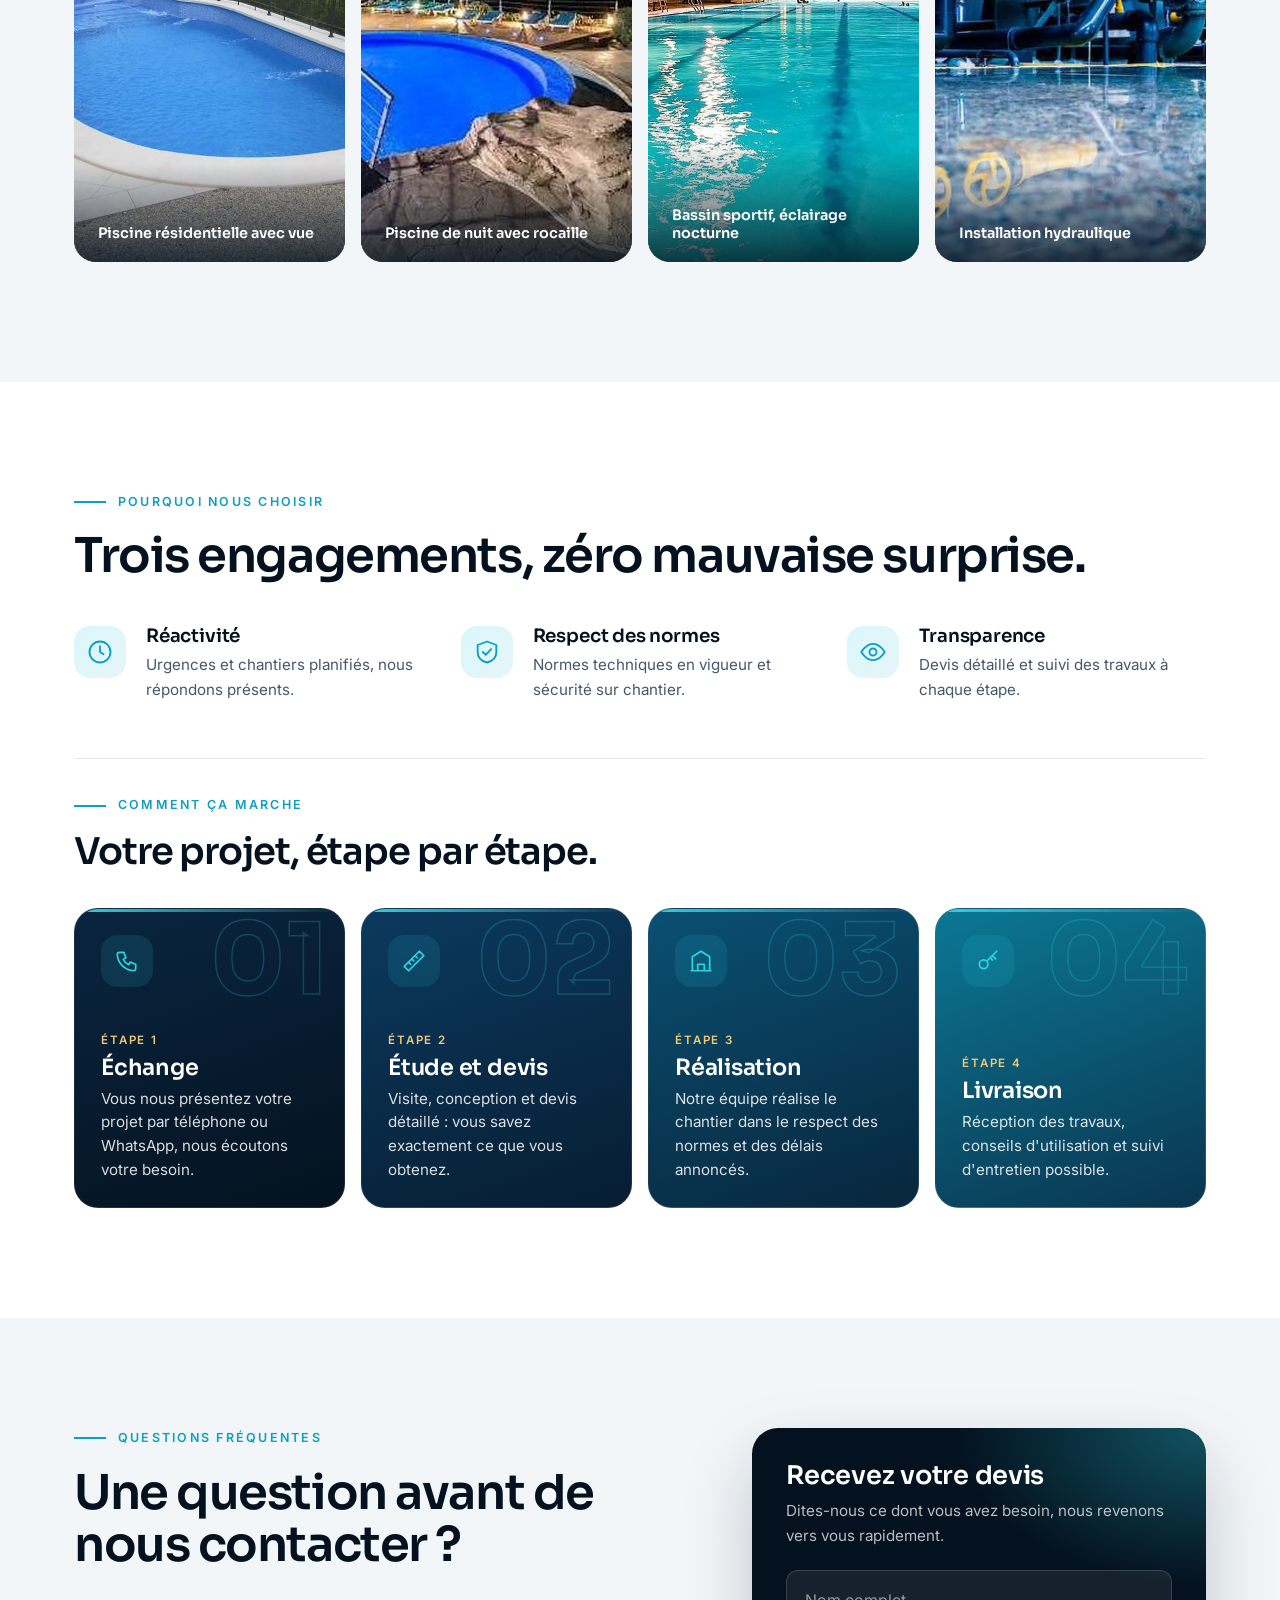
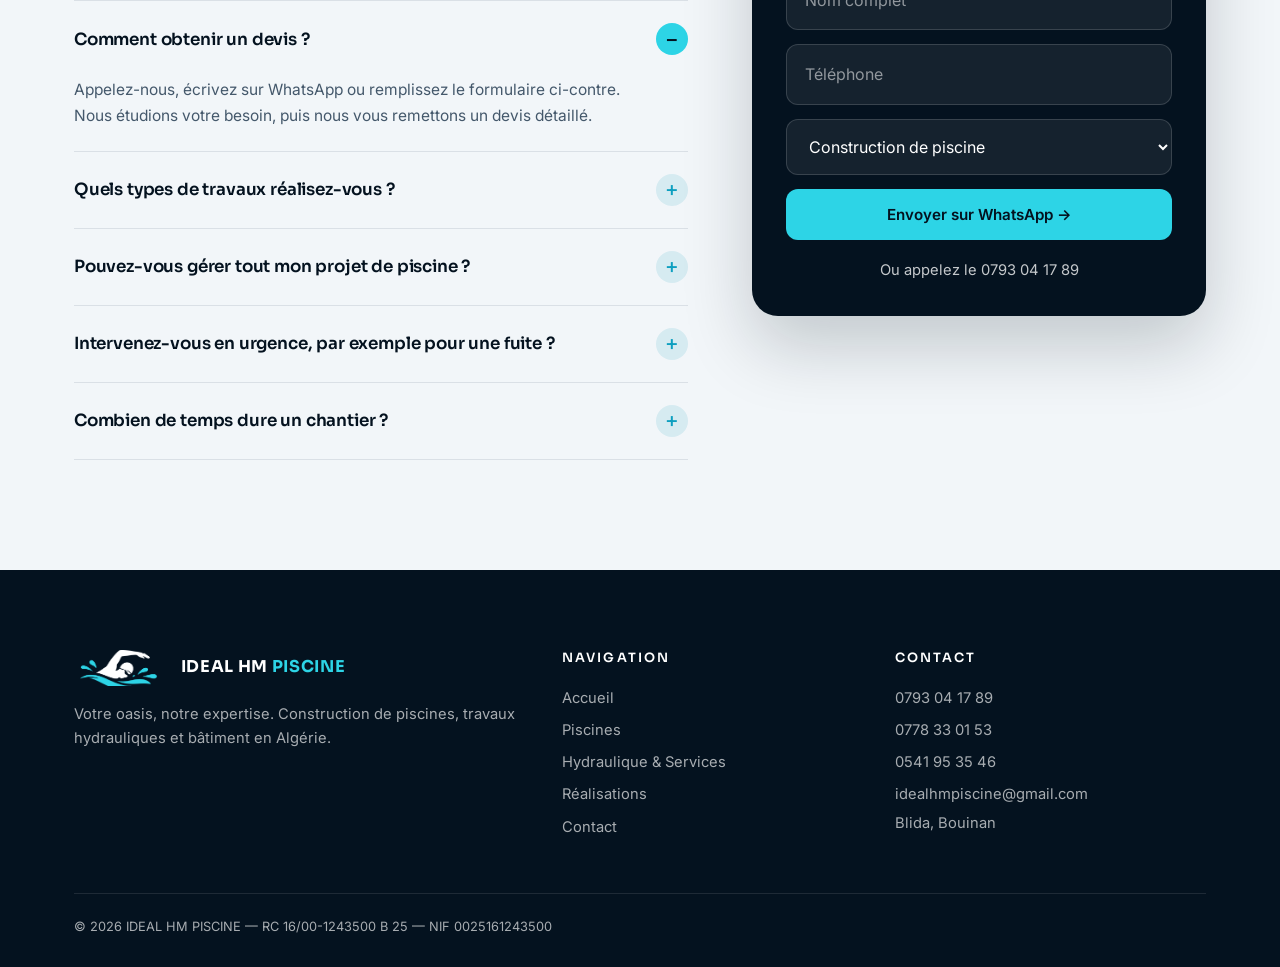
==== commit 368056c1: "Add files via upload" ====
--- a/index.html
+++ b/index.html
@@ -4,7 +4,7 @@
 <link rel="icon" href="/assets/mark-white.png"><link rel="preconnect" href="https://fonts.googleapis.com"><link rel="preconnect" href="https://fonts.gstatic.com" crossorigin>
 <script>document.documentElement.className="js"</script><link href="https://fonts.googleapis.com/css2?family=Sora:wght@500;600;700&family=Inter:wght@400;500;600&display=swap" rel="stylesheet"><link rel="stylesheet" href="/assets/style.css"></head><body><svg width="0" height="0" style="position:absolute" aria-hidden="true"><symbol id="i-pool" viewBox="0 0 24 24"><path d="M3 17c2 0 2-1.5 4.5-1.5S10 17 12 17s2.500-1.500 4.500-1.500S19 17 21 17M3 21c2 0 2-1.5 4.500-1.500S10 21 12 21s2.500-1.500 4.500-1.500S19 21 21 21M8 13V5a2 2 0 0 1 4 0M14 13V5a2 2 0 0 1 4 0M8 9h6"/></symbol><symbol id="i-drop" viewBox="0 0 24 24"><path d="M12 3c3 4 6 7 6 11a6 6 0 0 1-12 0c0-4 3-7 6-11z"/></symbol><symbol id="i-build" viewBox="0 0 24 24"><path d="M4 21V8l8-5 8 5v13M9 21v-6h6v6M3 21h18"/></symbol><symbol id="i-bolt" viewBox="0 0 24 24"><path d="M13 2L4 14h7l-1 8 9-12h-7z"/></symbol><symbol id="i-snow" viewBox="0 0 24 24"><path d="M12 2v20M4.500 7l15 10M19.500 7l-15 10"/></symbol><symbol id="i-wrench" viewBox="0 0 24 24"><path d="M14.500 6.500a4 4 0 0 0-5 5L3 18l3 3 6.500-6.500a4 4 0 0 0 5-5L14.500 12 12 9.500z"/></symbol><symbol id="i-search" viewBox="0 0 24 24"><circle cx="11" cy="11" r="7"/><path d="M20 20l-4-4"/></symbol><symbol id="i-pipe" viewBox="0 0 24 24"><path d="M3 7h9a4 4 0 0 1 4 4v10M10 21h12M3 4v6"/></symbol><symbol id="i-ruler" viewBox="0 0 24 24"><path d="M3 17L17 3l4 4L7 21zM7 13l2 2M10 10l2 2M13 7l2 2"/></symbol><symbol id="i-shield" viewBox="0 0 24 24"><path d="M12 3l8 3v6c0 5-3.500 8-8 9-4.500-1-8-4-8-9V6zM8.500 12l2.500 2.500 4.500-5"/></symbol><symbol id="i-clock" viewBox="0 0 24 24"><circle cx="12" cy="12" r="9"/><path d="M12 7v5l3 2"/></symbol><symbol id="i-eye" viewBox="0 0 24 24"><path d="M2 12s4-7 10-7 10 7 10 7-4 7-10 7S2 12 2 12z"/><circle cx="12" cy="12" r="3"/></symbol><symbol id="i-hotel" viewBox="0 0 24 24"><path d="M4 21V5a1 1 0 0 1 1-1h9a1 1 0 0 1 1 1v16M15 10h4a1 1 0 0 1 1 1v10M3 21h18M8 8h3M8 12h3M8 16h3"/></symbol><symbol id="i-light" viewBox="0 0 24 24"><path d="M9 18h6M10 21h4M12 3a6 6 0 0 0-4 10.500c.7.700 1 1.500 1 2.500h6c0-1 .3-1.800 1-2.500A6 6 0 0 0 12 3z"/></symbol><symbol id="i-phone" viewBox="0 0 24 24"><path d="M5 4h4l2 5-2.500 1.500a11 11 0 0 0 5 5L15 13l5 2v4a2 2 0 0 1-2 2A16 16 0 0 1 3 6a2 2 0 0 1 2-2z"/></symbol><symbol id="i-key" viewBox="0 0 24 24"><circle cx="8" cy="15" r="4"/><path d="M11 12l9-9M16 7l3 3M14 9l2 2"/></symbol></svg><div class="top"><div class="wrap"><span>Blida, Bouinan</span><span><a href="tel:+213793041789">0793 04 17 89</a><a href="mailto:idealhmpiscine@gmail.com">idealhmpiscine@gmail.com</a></span></div></div><header><div class="wrap nav"><a href="/" class="brand"><img src="/assets/mark-white.png" alt="Ideal HM Piscine"><span class="wm">IDEAL HM <b>PISCINE</b></span></a><button class="burger" aria-label="Menu" aria-expanded="false">Menu</button><nav class="links"><a href="/" class="on">Accueil</a><a href="/piscines">Piscines</a><a href="/services">Hydraulique & Services</a><a href="/realisations">Réalisations</a><a class="lang" href="/ar" hreflang="ar" lang="ar">العربية</a><a href="/contact" class="btn btn-y">Devis gratuit</a></nav></div></header><main>
 <script type="application/ld+json">{"@context":"https://schema.org","@type":"HomeAndConstructionBusiness","name":"IDEAL HM PISCINE","email":"idealhmpiscine@gmail.com","telephone":"+213793041789","address":{"@type":"PostalAddress","addressLocality":"Bouinan","addressRegion":"Blida","addressCountry":"DZ"}}</script>
-<section class="hero"><div class="wrap"><p class="eyebrow" style="color:var(--yellow)">Algérie · Piscines & Hydraulique</p><h1>Votre oasis,<br><em>notre expertise.</em></h1><p>De la conception à la réalisation de piscines modernes, aux réseaux d'eau et d'assainissement : une seule entreprise, des chantiers livrés dans les délais et aux normes.</p><div class="cta"><a class="btn btn-y" href="/contact">Devis gratuit</a><a class="btn btn-o" href="tel:+213793041789">Appeler maintenant</a></div><div class="badges"><span>Équipe qualifiée</span><span>Normes respectées</span><span>Délais tenus</span><span>Devis transparent</span></div></div><svg class="wave" viewBox="0 0 1440 110" preserveAspectRatio="none"><path fill="#fff" d="M0 55c120 40 240 40 360 0s240-40 360 0 240 40 360 0 240-40 360 0V110H0z"/></svg></section><section class="tight"><div class="wrap"><p class="eyebrow">Que recherchez-vous ?</p><h2>Choisissez votre besoin, on s'occupe du reste.</h2><div class="tiles"><a class="tile rv big" href="/contact?s=Construction%20de%20piscine"><img src="/assets/work-1.jpg" alt="Construction de piscine" loading="lazy" onerror="this.remove()"><span class="ic"><svg><use href="#i-pool"/></svg></span><h3>Construction de piscine</h3><p>Étude, construction et mise en eau.</p><span class="more">Demander un devis <i>→</i></span></a><a class="tile rv " href="/contact?s=Travaux%20hydrauliques"><img src="/assets/work-4.jpg" alt="Travaux hydrauliques" loading="lazy" onerror="this.remove()"><span class="ic"><svg><use href="#i-drop"/></svg></span><h3>Travaux hydrauliques</h3><p>Réseaux d'eau, assainissement, pompage.</p><span class="more">Demander un devis <i>→</i></span></a><a class="tile rv " href="/contact?s=Fuites%20et%20d%C3%A9pannage"><svg class="bg"><use href="#i-search"/></svg><span class="ic"><svg><use href="#i-search"/></svg></span><h3>Fuites et dépannage</h3><p>Diagnostic et réparation rapides.</p><span class="more">Demander un devis <i>→</i></span></a><a class="tile rv " href="/contact?s=B%C3%A2timent"><svg class="bg"><use href="#i-build"/></svg><span class="ic"><svg><use href="#i-build"/></svg></span><h3>Bâtiment</h3><p>Étude et réalisation de projets.</p><span class="more">Demander un devis <i>→</i></span></a><a class="tile rv " href="/contact?s=%C3%89lectricit%C3%A9"><svg class="bg"><use href="#i-bolt"/></svg><span class="ic"><svg><use href="#i-bolt"/></svg></span><h3>Électricité</h3><p>Installation de réseaux et équipements.</p><span class="more">Demander un devis <i>→</i></span></a><a class="tile rv " href="/contact?s=Climatisation%20et%20chauffage"><svg class="bg"><use href="#i-snow"/></svg><span class="ic"><svg><use href="#i-snow"/></svg></span><h3>Climatisation et chauffage</h3><p>Étude, installation, entretien.</p><span class="more">Demander un devis <i>→</i></span></a></div><div class="urg rv"><div><h3>Fuite, panne, urgence ?</h3><p>Notre équipe intervient rapidement en Algérie.</p></div><a class="btn btn-b" href="tel:+213793041789">Appeler le 0793 04 17 89</a></div></div></section><section class="dk"><svg width="0" height="0" style="position:absolute" aria-hidden="true"><symbol id="t-familiale" viewBox="0 0 160 100"><rect x="20" y="20" width="120" height="60" rx="14"/><path d="M20 62h22v18M62 46c10-6 20 6 30 0s20 6 30 0"/></symbol><symbol id="t-mini" viewBox="0 0 160 100"><rect x="48" y="28" width="64" height="44" rx="10"/><path d="M60 50c7-5 13 5 20 0s13 5 20 0"/></symbol><symbol id="t-couloir-de-nage" viewBox="0 0 160 100"><rect x="10" y="32" width="140" height="36" rx="4"/><path d="M10 44h140M10 56h140" stroke-dasharray="5 6"/></symbol><symbol id="t-debordement" viewBox="0 0 160 100"><rect x="20" y="18" width="120" height="46" rx="6"/><path d="M20 72h120M30 80h100"/></symbol><symbol id="t-miroir" viewBox="0 0 160 100"><rect x="20" y="26" width="120" height="30" rx="4"/><path d="M32 66h96M48 76h64" opacity=".6"/></symbol><symbol id="t-forme-libre" viewBox="0 0 160 100"><path d="M30 55c-6-20 14-34 36-30s28-10 48-4 26 24 8 38-34 6-50 14-34-2-42-18z"/></symbol><symbol id="t-interieure" viewBox="0 0 160 100"><path d="M14 44L80 12l66 32"/><rect x="28" y="44" width="104" height="44"/><path d="M40 68c10-6 20 6 30 0s20 6 30 0"/></symbol><symbol id="t-collective" viewBox="0 0 160 100"><rect x="10" y="20" width="94" height="60" rx="8"/><rect x="112" y="20" width="38" height="60" rx="8"/><path d="M10 50h94" stroke-dasharray="5 6"/></symbol></svg><div class="wrap"><p class="eyebrow">Types de piscines</p><h2>Un modèle pour chaque projet.</h2><p class="lead">Chaque projet est conçu sur mesure : choisissez un point de départ, nous l'adaptons à votre terrain.</p><div class="types r"><a class="tp rv" href="/contact?s=Piscine%20familiale"><div class="tpi"><svg class="pl" viewBox="0 0 160 100"><use href="#t-familiale"/></svg><img src="/assets/type-familiale.jpg" alt="Piscine familiale" loading="lazy" onerror="this.remove()"></div><div class="tpb"><h3>Piscine familiale</h3><p>Un grand espace convivial pour les moments de partage.</p><span class="more">Demander un devis <i>→</i></span></div></a><a class="tp rv" href="/contact?s=Mini%20piscine"><div class="tpi"><svg class="pl" viewBox="0 0 160 100"><use href="#t-mini"/></svg><img src="/assets/type-mini.jpg" alt="Mini piscine" loading="lazy" onerror="this.remove()"></div><div class="tpb"><h3>Mini piscine</h3><p>Compacte, idéale pour les petits jardins et les terrasses.</p><span class="more">Demander un devis <i>→</i></span></div></a><a class="tp rv" href="/contact?s=Couloir%20de%20nage"><div class="tpi"><svg class="pl" viewBox="0 0 160 100"><use href="#t-couloir-de-nage"/></svg><img src="/assets/type-couloir-de-nage.jpg" alt="Couloir de nage" loading="lazy" onerror="this.remove()"></div><div class="tpb"><h3>Couloir de nage</h3><p>Pour nager et s'entraîner chez soi.</p><span class="more">Demander un devis <i>→</i></span></div></a><a class="tp rv" href="/contact?s=Piscine%20%C3%A0%20d%C3%A9bordement"><div class="tpi"><svg class="pl" viewBox="0 0 160 100"><use href="#t-debordement"/></svg><img src="/assets/type-debordement.jpg" alt="Piscine à débordement" loading="lazy" onerror="this.remove()"></div><div class="tpb"><h3>Piscine à débordement</h3><p>Une esthétique luxueuse, face à la vue.</p><span class="more">Demander un devis <i>→</i></span></div></a><a class="tp rv" href="/contact?s=Piscine%20miroir"><div class="tpi"><svg class="pl" viewBox="0 0 160 100"><use href="#t-miroir"/></svg><img src="/assets/type-miroir.jpg" alt="Piscine miroir" loading="lazy" onerror="this.remove()"></div><div class="tpb"><h3>Piscine miroir</h3><p>Une surface d'eau qui affleure, pour un effet miroir.</p><span class="more">Demander un devis <i>→</i></span></div></a><a class="tp rv" href="/contact?s=Forme%20libre"><div class="tpi"><svg class="pl" viewBox="0 0 160 100"><use href="#t-forme-libre"/></svg><img src="/assets/type-forme-libre.jpg" alt="Forme libre" loading="lazy" onerror="this.remove()"></div><div class="tpb"><h3>Forme libre</h3><p>Un bassin organique, avec plages et rocaille.</p><span class="more">Demander un devis <i>→</i></span></div></a><a class="tp rv" href="/contact?s=Piscine%20int%C3%A9rieure"><div class="tpi"><svg class="pl" viewBox="0 0 160 100"><use href="#t-interieure"/></svg><img src="/assets/type-interieure.jpg" alt="Piscine intérieure" loading="lazy" onerror="this.remove()"></div><div class="tpb"><h3>Piscine intérieure</h3><p>Profitez-en toute l'année, à l'abri.</p><span class="more">Demander un devis <i>→</i></span></div></a><a class="tp rv" href="/contact?s=Piscine%20collective"><div class="tpi"><svg class="pl" viewBox="0 0 160 100"><use href="#t-collective"/></svg><img src="/assets/type-collective.jpg" alt="Piscine collective" loading="lazy" onerror="this.remove()"></div><div class="tpb"><h3>Piscine collective</h3><p>Pour hôtels, résidences et clubs : grande capacité.</p><span class="more">Demander un devis <i>→</i></span></div></a></div><div class="tfoot"><a class="btn btn-y" href="/piscines#types">Voir tous les types</a><a class="btn btn-o" href="/contact">Demander un devis</a></div></div></section><section class="alt"><div class="wrap split"><div class="collage rv"><img class="c1" src="/assets/work-1.jpg" alt="Piscine réalisée" loading="lazy" onerror="this.remove()"><img class="c2" src="/assets/work-2.jpg" alt="Piscine de nuit" loading="lazy" onerror="this.remove()"></div><div class="rv"><p class="eyebrow">Construction de piscines</p><h2>Votre piscine, de l'étude à la mise en eau.</h2><p class="lead">Un seul interlocuteur du premier plan jusqu'à la livraison : vous n'avez pas à coordonner plusieurs corps de métier.</p><ul class="check"><li><b>Étude et plans sur mesure</b><span>Adaptés à votre terrain et à votre budget.</span></li><li><b>Construction et étanchéité</b><span>Structure, revêtement, finitions soignées.</span></li><li><b>Hydraulique et équipements</b><span>Filtration, pompage, éclairage, circuits d'eau.</span></li><li><b>Livraison clé en main</b><span>Réception du chantier et conseils d'entretien.</span></li></ul><div class="cta"><a class="btn btn-b" href="/contact?s=Construction%20de%20piscine">Demander un devis piscine</a><a class="btn btn-line" href="/piscines">Voir le détail</a></div></div></div></section><section><div class="wrap split rev"><div class="rv"><p class="eyebrow">Hydraulique, notre activité principale</p><h2>L'eau chez vous, sans fuite ni mauvaise surprise.</h2><p class="lead">Réseaux neufs, réparations ou urgences : nous intervenons avec le matériel et l'équipe qualifiée adaptés à chaque chantier.</p><ul class="check"><li><b>Eau potable</b><span>Pose, raccordement et extension (PVC, PEHD, fonte).</span></li><li><b>Assainissement</b><span>Eaux usées et pluviales, regards, fosses septiques.</span></li><li><b>Recherche de fuites</b><span>Intervention rapide et réhabilitation de canalisations.</span></li><li><b>Pompage et entretien</b><span>Stations, chambres de vannes, curage et contrôle.</span></li></ul><div class="cta"><a class="btn btn-b" href="/contact?s=Travaux%20hydrauliques">Demander un devis</a><a class="btn btn-line" href="/services">Tous les services</a></div></div><div class="ph tall rv"><img src="/assets/work-4.jpg" alt="Installation hydraulique" loading="lazy" onerror="this.remove()"><span>Local technique : vannes et conduites</span></div></div></section><section class="alt"><div class="wrap"><div class="head2"><div><p class="eyebrow">Réalisations</p><h2>Des chantiers qui parlent pour nous.</h2></div><a class="btn btn-line" href="/realisations">Voir tout</a></div><div class="rail"><div class="ph rv"><img src="/assets/work-1.jpg" alt="Piscine résidentielle avec vue" loading="lazy" onerror="this.remove()"><span>Piscine résidentielle avec vue</span></div><div class="ph rv"><img src="/assets/work-2.jpg" alt="Piscine de nuit avec rocaille" loading="lazy" onerror="this.remove()"><span>Piscine de nuit avec rocaille</span></div><div class="ph rv"><img src="/assets/work-3.jpg" alt="Bassin sportif, éclairage nocturne" loading="lazy" onerror="this.remove()"><span>Bassin sportif, éclairage nocturne</span></div><div class="ph rv"><img src="/assets/work-4.jpg" alt="Installation hydraulique" loading="lazy" onerror="this.remove()"><span>Installation hydraulique</span></div></div></div></section><section><div class="wrap"><p class="eyebrow">Pourquoi nous choisir</p><h2>Trois engagements, zéro mauvaise surprise.</h2><div class="trio"><div class="why"><span class="ic"><svg><use href="#i-clock"/></svg></span><div><h3>Réactivité</h3><p>Urgences et chantiers planifiés, nous répondons présents.</p></div></div><div class="why"><span class="ic"><svg><use href="#i-shield"/></svg></span><div><h3>Respect des normes</h3><p>Normes techniques en vigueur et sécurité sur chantier.</p></div></div><div class="why"><span class="ic"><svg><use href="#i-eye"/></svg></span><div><h3>Transparence</h3><p>Devis détaillé et suivi des travaux à chaque étape.</p></div></div></div><div class="flow rv"><p class="eyebrow">Comment ça marche</p><h2>Votre projet, étape par étape.</h2><p class="hint">Glissez pour découvrir les étapes</p><div class="sw"><div class="sc" data-n="01"><span class="si"><svg><use href="#i-phone"/></svg></span><div><small>Étape 1</small><h3>Échange</h3><p>Vous nous présentez votre projet par téléphone ou WhatsApp, nous écoutons votre besoin.</p></div></div><div class="sc" data-n="02"><span class="si"><svg><use href="#i-ruler"/></svg></span><div><small>Étape 2</small><h3>Étude et devis</h3><p>Visite, conception et devis détaillé : vous savez exactement ce que vous obtenez.</p></div></div><div class="sc" data-n="03"><span class="si"><svg><use href="#i-build"/></svg></span><div><small>Étape 3</small><h3>Réalisation</h3><p>Notre équipe réalise le chantier dans le respect des normes et des délais annoncés.</p></div></div><div class="sc" data-n="04"><span class="si"><svg><use href="#i-key"/></svg></span><div><small>Étape 4</small><h3>Livraison</h3><p>Réception des travaux, conseils d'utilisation et suivi d'entretien possible.</p></div></div><a class="sc cta" href="/contact"><span class="si"><svg><use href="#i-pool"/></svg></span><div><h3>Prêt à démarrer ?</h3><p>Demandez votre devis gratuit, nous revenons vers vous rapidement.</p></div><span class="btn btn-b">Demander un devis →</span></a></div><div class="prog"><i></i><i></i><i></i><i></i><i></i></div></div></div></section><section class="alt"><div class="wrap"><div class="faqgrid"><div class="rv"><p class="eyebrow">Questions fréquentes</p><h2>Une question avant de nous contacter ?</h2><div class="faq"><details open><summary>Comment obtenir un devis ?</summary><p>Appelez-nous, écrivez sur WhatsApp ou remplissez le formulaire ci-contre. Nous étudions votre besoin, puis nous vous remettons un devis détaillé.</p></details><details><summary>Quels types de travaux réalisez-vous ?</summary><p>La construction de piscines et les travaux hydrauliques (eau potable, assainissement, fuites, pompage), ainsi que le bâtiment, l'électricité, la climatisation, le chauffage et l'entretien.</p></details><details><summary>Pouvez-vous gérer tout mon projet de piscine ?</summary><p>Oui. Nous intervenons de l'étude à la livraison, avec un seul interlocuteur : conception, construction, hydraulique et équipements.</p></details><details><summary>Intervenez-vous en urgence, par exemple pour une fuite ?</summary><p>La réactivité est l'un de nos engagements. Appelez-nous directement pour une urgence : nous organisons l'intervention au plus vite.</p></details><details><summary>Combien de temps dure un chantier ?</summary><p>Cela dépend du projet (type de travaux, taille, terrain). Le calendrier est précisé dans votre devis avant le début des travaux.</p></details></div></div>
+<section class="hero"><div class="wrap"><p class="eyebrow" style="color:var(--yellow)">Algérie · Piscines & Hydraulique</p><h1>Votre oasis,<br><em>notre expertise.</em></h1><p>De la conception à la réalisation de piscines modernes, aux réseaux d'eau et d'assainissement : une seule entreprise, des chantiers livrés dans les délais et aux normes.</p><div class="cta"><a class="btn btn-y" href="/contact">Devis gratuit</a><a class="btn btn-o" href="tel:+213793041789">Appeler maintenant</a></div><div class="badges"><span>Équipe qualifiée</span><span>Normes respectées</span><span>Délais tenus</span><span>Devis transparent</span></div></div><svg class="wave" viewBox="0 0 1440 110" preserveAspectRatio="none"><path fill="#fff" d="M0 55c120 40 240 40 360 0s240-40 360 0 240 40 360 0 240-40 360 0V110H0z"/></svg></section><section class="tight"><div class="wrap"><p class="eyebrow">Que recherchez-vous ?</p><h2>Choisissez votre besoin, on s'occupe du reste.</h2><div class="tiles"><a class="tile rv big" href="/contact?s=Construction%20de%20piscine"><img src="/assets/work-1.jpg" alt="Construction de piscine" loading="lazy" onerror="this.remove()"><span class="ic"><svg><use href="#i-pool"/></svg></span><h3>Construction de piscine</h3><p>Étude, construction et mise en eau.</p><span class="more">Demander un devis <i>→</i></span></a><a class="tile rv " href="/contact?s=Travaux%20hydrauliques"><img src="/assets/work-4.jpg" alt="Travaux hydrauliques" loading="lazy" onerror="this.remove()"><span class="ic"><svg><use href="#i-drop"/></svg></span><h3>Travaux hydrauliques</h3><p>Réseaux d'eau, assainissement, pompage.</p><span class="more">Demander un devis <i>→</i></span></a><a class="tile rv " href="/contact?s=Fuites%20et%20d%C3%A9pannage"><svg class="bg"><use href="#i-search"/></svg><span class="ic"><svg><use href="#i-search"/></svg></span><h3>Fuites et dépannage</h3><p>Diagnostic et réparation rapides.</p><span class="more">Demander un devis <i>→</i></span></a><a class="tile rv " href="/contact?s=B%C3%A2timent"><svg class="bg"><use href="#i-build"/></svg><span class="ic"><svg><use href="#i-build"/></svg></span><h3>Bâtiment</h3><p>Étude et réalisation de projets.</p><span class="more">Demander un devis <i>→</i></span></a><a class="tile rv " href="/contact?s=%C3%89lectricit%C3%A9"><svg class="bg"><use href="#i-bolt"/></svg><span class="ic"><svg><use href="#i-bolt"/></svg></span><h3>Électricité</h3><p>Installation de réseaux et équipements.</p><span class="more">Demander un devis <i>→</i></span></a><a class="tile rv " href="/contact?s=Climatisation%20et%20chauffage"><svg class="bg"><use href="#i-snow"/></svg><span class="ic"><svg><use href="#i-snow"/></svg></span><h3>Climatisation et chauffage</h3><p>Étude, installation, entretien.</p><span class="more">Demander un devis <i>→</i></span></a></div><div class="urg rv"><div><h3>Fuite, panne, urgence ?</h3><p>Notre équipe intervient rapidement en Algérie.</p></div><a class="btn btn-b" href="tel:+213793041789">Appeler le 0793 04 17 89</a></div></div></section><section class="dk"><svg width="0" height="0" style="position:absolute" aria-hidden="true"><defs><linearGradient id="gw" x1="0" y1="0" x2="1" y2="1"><stop offset="0" stop-color="#6fe6f2"/><stop offset="1" stop-color="#0e9fc0"/></linearGradient><linearGradient id="gm" x1="0" y1="0" x2="1" y2="1"><stop offset="0" stop-color="#2a7a9b"/><stop offset="1" stop-color="#0a2540"/></linearGradient><linearGradient id="gs" x1="0" y1="0" x2="0" y2="1"><stop offset="0" stop-color="#bdeef7"/><stop offset="1" stop-color="#1b86ab"/></linearGradient></defs><symbol id="t-familiale" viewBox="0 0 160 120"><rect width="160" height="120" fill="#e9dfca"/><path d="M0 24h160M0 48h160M0 72h160M0 96h160" stroke="#d8ccb2" stroke-width=".7"/><rect x="22" y="22" width="102" height="66" rx="18" fill="url(#gw)" stroke="#fbf7ee" stroke-width="3.5"/><rect x="26" y="66" width="28" height="19" rx="7" fill="#c9f6fa" fill-opacity=".85"/><path d="M60 44c10-6 18 6 28 0s16 6 26 0M52 58c9-5 16 5 25 0" stroke="#fff" stroke-opacity=".38" stroke-width="1.3" fill="none" stroke-linecap="round"/><rect x="134" y="28" width="14" height="28" rx="3" fill="#fff"/><rect x="136" y="30" width="10" height="9" rx="2" fill="#cfd8dc"/><rect x="134" y="64" width="14" height="28" rx="3" fill="#fff"/><rect x="136" y="66" width="10" height="9" rx="2" fill="#cfd8dc"/><circle cx="30" cy="104" r="7" fill="#3f9d5a"/><circle cx="28" cy="102" r="3.9" fill="#2d7d46"/><circle cx="112" cy="104" r="6" fill="#3f9d5a"/><circle cx="110" cy="102" r="3.3" fill="#2d7d46"/></symbol><symbol id="t-mini" viewBox="0 0 160 120"><rect width="160" height="120" fill="#e9dfca"/><path d="M0 24h160M0 48h160M0 72h160M0 96h160" stroke="#d8ccb2" stroke-width=".7"/><rect x="50" y="34" width="62" height="46" rx="11" fill="url(#gw)" stroke="#fbf7ee" stroke-width="3.5"/><path d="M62 52c7-5 13 5 20 0s12 5 18 0" stroke="#fff" stroke-opacity=".38" stroke-width="1.3" fill="none" stroke-linecap="round"/><rect x="122" y="40" width="14" height="28" rx="3" fill="#fff"/><rect x="124" y="42" width="10" height="9" rx="2" fill="#cfd8dc"/><circle cx="30" cy="30" r="9" fill="#3f9d5a"/><circle cx="28" cy="28" r="5.0" fill="#2d7d46"/><circle cx="134" cy="100" r="8" fill="#3f9d5a"/><circle cx="132" cy="98" r="4.4" fill="#2d7d46"/><circle cx="24" cy="92" r="6" fill="#3f9d5a"/><circle cx="22" cy="90" r="3.3" fill="#2d7d46"/></symbol><symbol id="t-couloir-de-nage" viewBox="0 0 160 120"><rect width="160" height="120" fill="#e9dfca"/><path d="M0 24h160M0 48h160M0 72h160M0 96h160" stroke="#d8ccb2" stroke-width=".7"/><rect x="10" y="34" width="140" height="52" rx="5" fill="url(#gw)" stroke="#fbf7ee" stroke-width="3.5"/><path d="M10 51.3h140M10 68.7h140" stroke="#0a2540" stroke-opacity=".4" stroke-width="1.5" stroke-dasharray="6 5"/><path d="M18 34v52M142 34v52" stroke="#0a2540" stroke-opacity=".3" stroke-width="1.2"/><path d="M40 44c8-4 14 4 22 0s14 4 22 0" stroke="#fff" stroke-opacity=".38" stroke-width="1.3" fill="none" stroke-linecap="round"/><circle cx="20" cy="102" r="7" fill="#3f9d5a"/><circle cx="18" cy="100" r="3.9" fill="#2d7d46"/><circle cx="140" cy="104" r="6" fill="#3f9d5a"/><circle cx="138" cy="102" r="3.3" fill="#2d7d46"/></symbol><symbol id="t-debordement" viewBox="0 0 160 120"><rect width="160" height="120" fill="url(#gs)"/><circle cx="130" cy="24" r="9" fill="#fff" fill-opacity=".75"/><path d="M0 58h160" stroke="#fff" stroke-opacity=".5" stroke-width="1"/><path d="M0 58V120H160V58z" fill="#e9dfca" opacity="0"/><rect y="64" width="160" height="56" fill="#e9dfca"/><path d="M14 64h132v36a10 10 0 0 1-10 10H24a10 10 0 0 1-10-10z" fill="url(#gw)" stroke="#fbf7ee" stroke-width="3.5"/><path d="M14 64h132" stroke="#fff" stroke-width="2.5"/><path d="M30 80c10-5 18 5 28 0s18 5 28 0s16 5 24 0" stroke="#fff" stroke-opacity=".38" stroke-width="1.3" fill="none" stroke-linecap="round"/></symbol><symbol id="t-miroir" viewBox="0 0 160 120"><rect width="160" height="120" fill="#e9dfca"/><path d="M0 24h160M0 48h160M0 72h160M0 96h160" stroke="#d8ccb2" stroke-width=".7"/><rect x="14" y="30" width="132" height="52" rx="3" fill="url(#gm)" stroke="#fbf7ee" stroke-width="3"/><path d="M28 44h54M52 54h72M36 66h46M96 70h32" stroke="#fff" stroke-opacity=".4" stroke-width="1.5" stroke-linecap="round"/><circle cx="24" cy="100" r="8" fill="#3f9d5a"/><circle cx="22" cy="98" r="4.4" fill="#2d7d46"/><circle cx="136" cy="98" r="7" fill="#3f9d5a"/><circle cx="134" cy="96" r="3.9" fill="#2d7d46"/><rect x="112" y="92" width="14" height="16" rx="3" fill="#fff"/><rect x="114" y="94" width="10" height="9" rx="2" fill="#cfd8dc"/></symbol><symbol id="t-forme-libre" viewBox="0 0 160 120"><rect width="160" height="120" fill="#e9dfca"/><path d="M0 24h160M0 48h160M0 72h160M0 96h160" stroke="#d8ccb2" stroke-width=".7"/><path d="M26 58c-8-22 14-38 38-33s30-12 52-4 28 26 8 42-38 8-54 16-34-2-44-21z" fill="url(#gw)" stroke="#fbf7ee" stroke-width="3.5"/><circle cx="30" cy="70" r="6" fill="#9aa5ad"/><circle cx="29" cy="69" r="3.3" fill="#b8c2c9"/><circle cx="40" cy="86" r="5" fill="#9aa5ad"/><circle cx="39" cy="85" r="2.8" fill="#b8c2c9"/><circle cx="62" cy="94" r="6" fill="#9aa5ad"/><circle cx="61" cy="93" r="3.3" fill="#b8c2c9"/><circle cx="86" cy="100" r="5" fill="#9aa5ad"/><circle cx="85" cy="99" r="2.8" fill="#b8c2c9"/><circle cx="112" cy="84" r="6" fill="#9aa5ad"/><circle cx="111" cy="83" r="3.3" fill="#b8c2c9"/><circle cx="132" cy="64" r="5" fill="#9aa5ad"/><circle cx="131" cy="63" r="2.8" fill="#b8c2c9"/><circle cx="126" cy="36" r="6" fill="#9aa5ad"/><circle cx="125" cy="35" r="3.3" fill="#b8c2c9"/><circle cx="98" cy="24" r="5" fill="#9aa5ad"/><circle cx="97" cy="23" r="2.8" fill="#b8c2c9"/><path d="M56 48c8-5 15 4 24 0s14 5 22 0M48 66c8-4 14 4 22 0" stroke="#fff" stroke-opacity=".38" stroke-width="1.3" fill="none" stroke-linecap="round"/><circle cx="18" cy="28" r="9" fill="#3f9d5a"/><circle cx="16" cy="26" r="5.0" fill="#2d7d46"/><circle cx="142" cy="100" r="8" fill="#3f9d5a"/><circle cx="140" cy="98" r="4.4" fill="#2d7d46"/></symbol><symbol id="t-interieure" viewBox="0 0 160 120"><rect width="160" height="120" fill="#f1efe8"/><rect x="0" y="0" width="160" height="30" fill="#cfeff6"/><path d="M40 0v30M80 0v30M120 0v30M0 30h160" stroke="#fff" stroke-width="2.5"/><path d="M0 50h160M0 70h160M0 90h160M0 110h160M32 30v90M64 30v90M96 30v90M128 30v90" stroke="#e0dccf" stroke-width=".7"/><rect x="24" y="44" width="112" height="60" rx="9" fill="url(#gw)" stroke="#fbf7ee" stroke-width="3.5"/><path d="M44 62c9-5 16 5 25 0s16 5 25 0" stroke="#fff" stroke-opacity=".38" stroke-width="1.3" fill="none" stroke-linecap="round"/><circle cx="12" cy="106" r="6" fill="#3f9d5a"/><circle cx="10" cy="104" r="3.3" fill="#2d7d46"/></symbol><symbol id="t-collective" viewBox="0 0 160 120"><rect width="160" height="120" fill="#e9dfca"/><path d="M0 24h160M0 48h160M0 72h160M0 96h160" stroke="#d8ccb2" stroke-width=".7"/><rect x="8" y="22" width="100" height="78" rx="9" fill="url(#gw)" stroke="#fbf7ee" stroke-width="3.5"/><path d="M8 48h100M8 74h100" stroke="#0a2540" stroke-opacity=".35" stroke-width="1.4" stroke-dasharray="6 5"/><rect x="116" y="22" width="36" height="40" rx="8" fill="url(#gw)" stroke="#fbf7ee" stroke-width="3.5"/><path d="M24 38c8-4 14 4 22 0s14 4 22 0" stroke="#fff" stroke-opacity=".38" stroke-width="1.3" fill="none" stroke-linecap="round"/><circle cx="134" cy="90" r="11" fill="#fff"/><circle cx="134" cy="90" r="6" fill="#f2c879"/><circle cx="114" cy="106" r="7" fill="#fff"/><circle cx="114" cy="106" r="4" fill="#f2c879"/></symbol></svg><div class="wrap"><p class="eyebrow">Types de piscines</p><h2>Un modèle pour chaque projet.</h2><p class="lead">Chaque projet est conçu sur mesure : choisissez un point de départ, nous l'adaptons à votre terrain.</p><div class="types r"><a class="tp rv" href="/contact?s=Piscine%20familiale"><div class="tpi"><svg class="pl" viewBox="0 0 160 120" preserveAspectRatio="xMidYMid slice"><use href="#t-familiale"/></svg><img src="/assets/type-familiale.jpg" alt="Piscine familiale" loading="lazy" onerror="this.remove()"></div><div class="tpb"><h3>Piscine familiale</h3><p>Un grand espace convivial pour les moments de partage.</p><span class="more">Demander un devis <i>→</i></span></div></a><a class="tp rv" href="/contact?s=Mini%20piscine"><div class="tpi"><svg class="pl" viewBox="0 0 160 120" preserveAspectRatio="xMidYMid slice"><use href="#t-mini"/></svg><img src="/assets/type-mini.jpg" alt="Mini piscine" loading="lazy" onerror="this.remove()"></div><div class="tpb"><h3>Mini piscine</h3><p>Compacte, idéale pour les petits jardins et les terrasses.</p><span class="more">Demander un devis <i>→</i></span></div></a><a class="tp rv" href="/contact?s=Couloir%20de%20nage"><div class="tpi"><svg class="pl" viewBox="0 0 160 120" preserveAspectRatio="xMidYMid slice"><use href="#t-couloir-de-nage"/></svg><img src="/assets/type-couloir-de-nage.jpg" alt="Couloir de nage" loading="lazy" onerror="this.remove()"></div><div class="tpb"><h3>Couloir de nage</h3><p>Pour nager et s'entraîner chez soi.</p><span class="more">Demander un devis <i>→</i></span></div></a><a class="tp rv" href="/contact?s=Piscine%20%C3%A0%20d%C3%A9bordement"><div class="tpi"><svg class="pl" viewBox="0 0 160 120" preserveAspectRatio="xMidYMid slice"><use href="#t-debordement"/></svg><img src="/assets/type-debordement.jpg" alt="Piscine à débordement" loading="lazy" onerror="this.remove()"></div><div class="tpb"><h3>Piscine à débordement</h3><p>Une esthétique luxueuse, face à la vue.</p><span class="more">Demander un devis <i>→</i></span></div></a><a class="tp rv" href="/contact?s=Piscine%20miroir"><div class="tpi"><svg class="pl" viewBox="0 0 160 120" preserveAspectRatio="xMidYMid slice"><use href="#t-miroir"/></svg><img src="/assets/type-miroir.jpg" alt="Piscine miroir" loading="lazy" onerror="this.remove()"></div><div class="tpb"><h3>Piscine miroir</h3><p>Une surface d'eau qui affleure, pour un effet miroir.</p><span class="more">Demander un devis <i>→</i></span></div></a><a class="tp rv" href="/contact?s=Forme%20libre"><div class="tpi"><svg class="pl" viewBox="0 0 160 120" preserveAspectRatio="xMidYMid slice"><use href="#t-forme-libre"/></svg><img src="/assets/type-forme-libre.jpg" alt="Forme libre" loading="lazy" onerror="this.remove()"></div><div class="tpb"><h3>Forme libre</h3><p>Un bassin organique, avec plages et rocaille.</p><span class="more">Demander un devis <i>→</i></span></div></a><a class="tp rv" href="/contact?s=Piscine%20int%C3%A9rieure"><div class="tpi"><svg class="pl" viewBox="0 0 160 120" preserveAspectRatio="xMidYMid slice"><use href="#t-interieure"/></svg><img src="/assets/type-interieure.jpg" alt="Piscine intérieure" loading="lazy" onerror="this.remove()"></div><div class="tpb"><h3>Piscine intérieure</h3><p>Profitez-en toute l'année, à l'abri.</p><span class="more">Demander un devis <i>→</i></span></div></a><a class="tp rv" href="/contact?s=Piscine%20collective"><div class="tpi"><svg class="pl" viewBox="0 0 160 120" preserveAspectRatio="xMidYMid slice"><use href="#t-collective"/></svg><img src="/assets/type-collective.jpg" alt="Piscine collective" loading="lazy" onerror="this.remove()"></div><div class="tpb"><h3>Piscine collective</h3><p>Pour hôtels, résidences et clubs : grande capacité.</p><span class="more">Demander un devis <i>→</i></span></div></a></div><div class="tfoot"><a class="btn btn-y" href="/piscines#types">Voir tous les types</a><a class="btn btn-o" href="/contact">Demander un devis</a></div></div></section><section><div class="wrap split rev"><div class="rv"><p class="eyebrow">Hydraulique, notre activité principale</p><h2>L'eau chez vous, sans fuite ni mauvaise surprise.</h2><p class="lead">Réseaux neufs, réparations ou urgences : nous intervenons avec le matériel et l'équipe qualifiée adaptés à chaque chantier.</p><ul class="check"><li><b>Eau potable</b><span>Pose, raccordement et extension (PVC, PEHD, fonte).</span></li><li><b>Assainissement</b><span>Eaux usées et pluviales, regards, fosses septiques.</span></li><li><b>Recherche de fuites</b><span>Intervention rapide et réhabilitation de canalisations.</span></li><li><b>Pompage et entretien</b><span>Stations, chambres de vannes, curage et contrôle.</span></li></ul><div class="cta"><a class="btn btn-b" href="/contact?s=Travaux%20hydrauliques">Demander un devis</a><a class="btn btn-line" href="/services">Tous les services</a></div></div><div class="ph tall rv"><img src="/assets/work-4.jpg" alt="Installation hydraulique" loading="lazy" onerror="this.remove()"><span>Local technique : vannes et conduites</span></div></div></section><section class="alt"><div class="wrap"><div class="head2"><div><p class="eyebrow">Réalisations</p><h2>Des chantiers qui parlent pour nous.</h2></div><a class="btn btn-line" href="/realisations">Voir tout</a></div><div class="rail"><div class="ph rv"><img src="/assets/work-1.jpg" alt="Piscine résidentielle avec vue" loading="lazy" onerror="this.remove()"><span>Piscine résidentielle avec vue</span></div><div class="ph rv"><img src="/assets/work-2.jpg" alt="Piscine de nuit avec rocaille" loading="lazy" onerror="this.remove()"><span>Piscine de nuit avec rocaille</span></div><div class="ph rv"><img src="/assets/work-3.jpg" alt="Bassin sportif, éclairage nocturne" loading="lazy" onerror="this.remove()"><span>Bassin sportif, éclairage nocturne</span></div><div class="ph rv"><img src="/assets/work-4.jpg" alt="Installation hydraulique" loading="lazy" onerror="this.remove()"><span>Installation hydraulique</span></div></div></div></section><section><div class="wrap"><p class="eyebrow">Pourquoi nous choisir</p><h2>Trois engagements, zéro mauvaise surprise.</h2><div class="trio"><div class="why"><span class="ic"><svg><use href="#i-clock"/></svg></span><div><h3>Réactivité</h3><p>Urgences et chantiers planifiés, nous répondons présents.</p></div></div><div class="why"><span class="ic"><svg><use href="#i-shield"/></svg></span><div><h3>Respect des normes</h3><p>Normes techniques en vigueur et sécurité sur chantier.</p></div></div><div class="why"><span class="ic"><svg><use href="#i-eye"/></svg></span><div><h3>Transparence</h3><p>Devis détaillé et suivi des travaux à chaque étape.</p></div></div></div><div class="flow rv"><p class="eyebrow">Comment ça marche</p><h2>Votre projet, étape par étape.</h2><p class="hint">Glissez pour découvrir les étapes</p><div class="sw"><div class="sc" data-n="01"><span class="si"><svg><use href="#i-phone"/></svg></span><div><small>Étape 1</small><h3>Échange</h3><p>Vous nous présentez votre projet par téléphone ou WhatsApp, nous écoutons votre besoin.</p></div></div><div class="sc" data-n="02"><span class="si"><svg><use href="#i-ruler"/></svg></span><div><small>Étape 2</small><h3>Étude et devis</h3><p>Visite, conception et devis détaillé : vous savez exactement ce que vous obtenez.</p></div></div><div class="sc" data-n="03"><span class="si"><svg><use href="#i-build"/></svg></span><div><small>Étape 3</small><h3>Réalisation</h3><p>Notre équipe réalise le chantier dans le respect des normes et des délais annoncés.</p></div></div><div class="sc" data-n="04"><span class="si"><svg><use href="#i-key"/></svg></span><div><small>Étape 4</small><h3>Livraison</h3><p>Réception des travaux, conseils d'utilisation et suivi d'entretien possible.</p></div></div><a class="sc cta" href="/contact"><span class="si"><svg><use href="#i-pool"/></svg></span><div><h3>Prêt à démarrer ?</h3><p>Demandez votre devis gratuit, nous revenons vers vous rapidement.</p></div><span class="btn btn-b">Demander un devis →</span></a></div><div class="prog"><i></i><i></i><i></i><i></i><i></i></div></div></div></section><section class="alt"><div class="wrap"><div class="faqgrid"><div class="rv"><p class="eyebrow">Questions fréquentes</p><h2>Une question avant de nous contacter ?</h2><div class="faq"><details open><summary>Comment obtenir un devis ?</summary><p>Appelez-nous, écrivez sur WhatsApp ou remplissez le formulaire ci-contre. Nous étudions votre besoin, puis nous vous remettons un devis détaillé.</p></details><details><summary>Quels types de travaux réalisez-vous ?</summary><p>La construction de piscines et les travaux hydrauliques (eau potable, assainissement, fuites, pompage), ainsi que le bâtiment, l'électricité, la climatisation, le chauffage et l'entretien.</p></details><details><summary>Pouvez-vous gérer tout mon projet de piscine ?</summary><p>Oui. Nous intervenons de l'étude à la livraison, avec un seul interlocuteur : conception, construction, hydraulique et équipements.</p></details><details><summary>Intervenez-vous en urgence, par exemple pour une fuite ?</summary><p>La réactivité est l'un de nos engagements. Appelez-nous directement pour une urgence : nous organisons l'intervention au plus vite.</p></details><details><summary>Combien de temps dure un chantier ?</summary><p>Cela dépend du projet (type de travaux, taille, terrain). Le calendrier est précisé dans votre devis avant le début des travaux.</p></details></div></div>
 <div class="qf rv"><h3>Recevez votre devis</h3><p>Dites-nous ce dont vous avez besoin, nous revenons vers vous rapidement.</p>
 <form id="devis"><input name="nom" placeholder="Nom complet" required autocomplete="name"><input name="tel" type="tel" placeholder="Téléphone" required autocomplete="tel"><select name="service" aria-label="Service"><option>Construction de piscine</option><option>Travaux hydrauliques</option><option>Recherche de fuites / dépannage</option><option>Bâtiment</option><option>Électricité</option><option>Climatisation et chauffage</option><option>Entretien</option></select><button class="btn btn-y" type="submit" style="justify-content:center">Envoyer sur WhatsApp →</button></form>
 <a class="qcall" href="tel:+213793041789">Ou appelez le 0793 04 17 89</a></div></div></div><script type="application/ld+json">{"@context": "https://schema.org", "@type": "FAQPage", "mainEntity": [{"@type": "Question", "name": "Comment obtenir un devis ?", "acceptedAnswer": {"@type": "Answer", "text": "Appelez-nous, écrivez sur WhatsApp ou remplissez le formulaire ci-contre. Nous étudions votre besoin, puis nous vous remettons un devis détaillé."}}, {"@type": "Question", "name": "Quels types de travaux réalisez-vous ?", "acceptedAnswer": {"@type": "Answer", "text": "La construction de piscines et les travaux hydrauliques (eau potable, assainissement, fuites, pompage), ainsi que le bâtiment, l'électricité, la climatisation, le chauffage et l'entretien."}}, {"@type": "Question", "name": "Pouvez-vous gérer tout mon projet de piscine ?", "acceptedAnswer": {"@type": "Answer", "text": "Oui. Nous intervenons de l'étude à la livraison, avec un seul interlocuteur : conception, construction, hydraulique et équipements."}}, {"@type": "Question", "name": "Intervenez-vous en urgence, par exemple pour une fuite ?", "acceptedAnswer": {"@type": "Answer", "text": "La réactivité est l'un de nos engagements. Appelez-nous directement pour une urgence : nous organisons l'intervention au plus vite."}}, {"@type": "Question", "name": "Combien de temps dure un chantier ?", "acceptedAnswer": {"@type": "Answer", "text": "Cela dépend du projet (type de travaux, taille, terrain). Le calendrier est précisé dans votre devis avant le début des travaux."}}]}</script></section>
--- a/assets/style.css
+++ b/assets/style.css
@@ -238,3 +238,23 @@
 [dir=rtl] .head2{gap:14px}[dir=rtl] .urg{padding:20px}[dir=rtl] .panel{padding:24px 20px}
 [dir=rtl] footer{padding:52px 0 24px}[dir=rtl] footer .grid{gap:28px}
 }
+/* ===== types de piscines + top bar ===== */
+.top{display:none;background:#020b13;color:#ffffffb3;font-size:.8rem;padding:9px 0}.top .wrap{display:flex;justify-content:space-between;gap:20px}.top span{display:flex;gap:26px}.top a:hover{color:var(--aqua)}
+@media(min-width:1021px){.top{display:block}}
+.dk{background:var(--ink);color:#fff;background-image:radial-gradient(700px 360px at 100% 0,#2dd4e629,transparent 60%)}.dk .eyebrow{color:var(--aqua)}.dk .lead{color:#ffffffb3}
+.types{display:grid;grid-template-columns:repeat(4,1fr);gap:20px;margin-top:44px}
+.tp{display:flex;flex-direction:column;background:#fff;border:1px solid var(--line);border-radius:20px;overflow:hidden;transition:.35s}
+.tp:hover{transform:translateY(-6px);box-shadow:0 24px 50px #0a25402e;border-color:#2dd4e688}
+.tpi{position:relative;aspect-ratio:4/3;background:radial-gradient(circle at 75% 15%,#2dd4e655,transparent 55%),linear-gradient(160deg,#0e9fc0,var(--deep) 75%,var(--ink));overflow:hidden}
+.tpi img{position:absolute;inset:0;width:100%;height:100%;object-fit:cover;transition:.8s}.tp:hover .tpi img{transform:scale(1.07)}
+.pl{position:absolute;inset:0;width:100%;height:100%;padding:12%;fill:none;stroke:#fff;stroke-width:1.5;stroke-linecap:round;stroke-linejoin:round;opacity:.85}
+.tpb{display:flex;flex-direction:column;flex:1;padding:20px 22px 22px}.tpb h3{font-size:1.1rem}.tpb p{color:#44586b;font-size:.9rem;margin-top:6px;line-height:1.55}.tpb .more{margin-top:auto;padding-top:16px}
+.dk .tp{background:#ffffff0a;border-color:#ffffff1f}.dk .tpb p{color:#ffffffb3}.dk .tpb .more{color:var(--aqua)}.dk .tp:hover{box-shadow:0 24px 50px #0006}
+.tfoot{display:flex;align-items:center;gap:16px;flex-wrap:wrap;margin-top:40px}.tnote{color:var(--mut);margin-inline-end:8px}
+[dir=rtl] .tp:hover .more i{transform:translateX(-6px)}
+@media(max-width:1020px){.types{grid-template-columns:repeat(2,1fr)}}
+@media(max-width:860px){
+.types{gap:12px;margin-top:30px}.tpb{padding:14px 14px 16px}.tpb h3{font-size:.98rem}.tpb p{font-size:.8rem;line-height:1.5}.tpb .more{font-size:.82rem;padding-top:10px}
+.types.r{display:flex;overflow-x:auto;scroll-snap-type:x mandatory;margin-left:-24px;margin-right:-24px;padding:4px 24px 14px;scrollbar-width:none}.types.r::-webkit-scrollbar{display:none}
+.types.r .tp{flex:0 0 74%;scroll-snap-align:start}
+.tfoot{flex-direction:column;align-items:stretch;margin-top:26px}.tfoot .btn{justify-content:center}.tnote{margin:0 0 4px}}
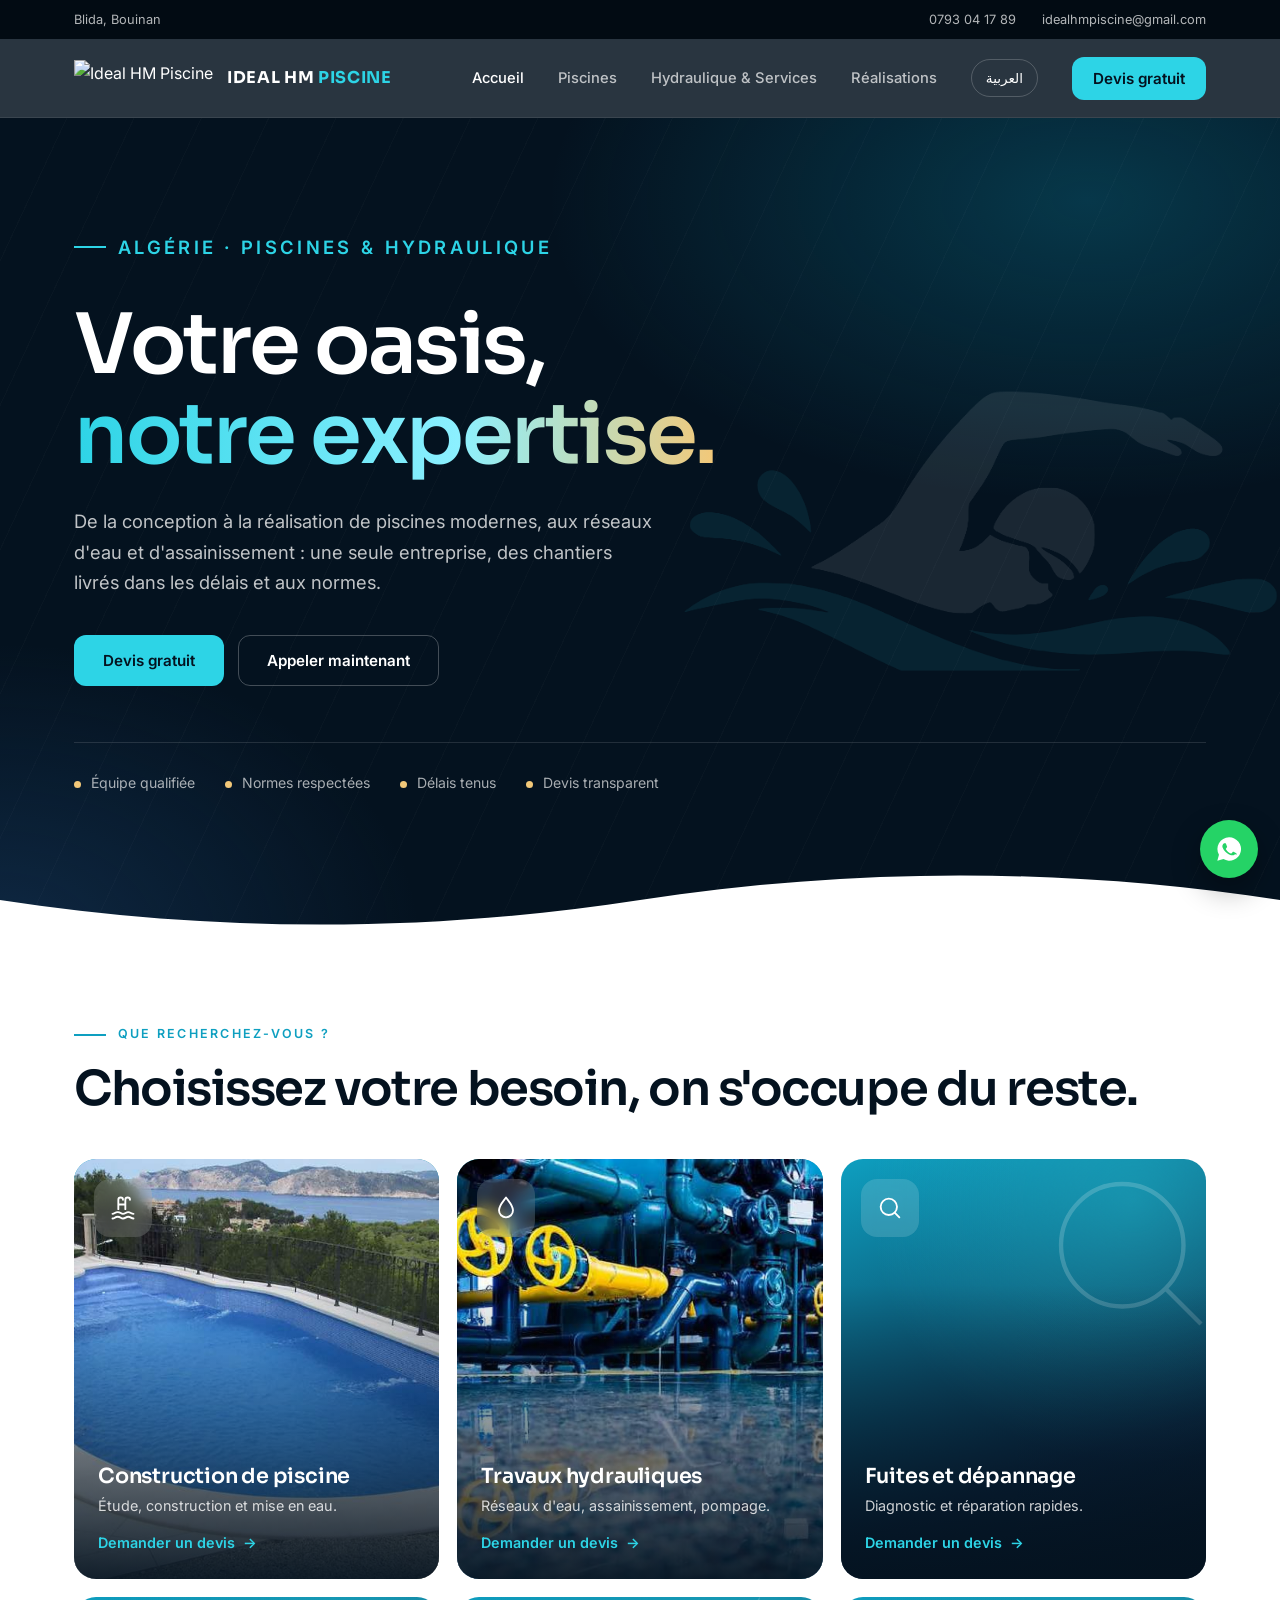
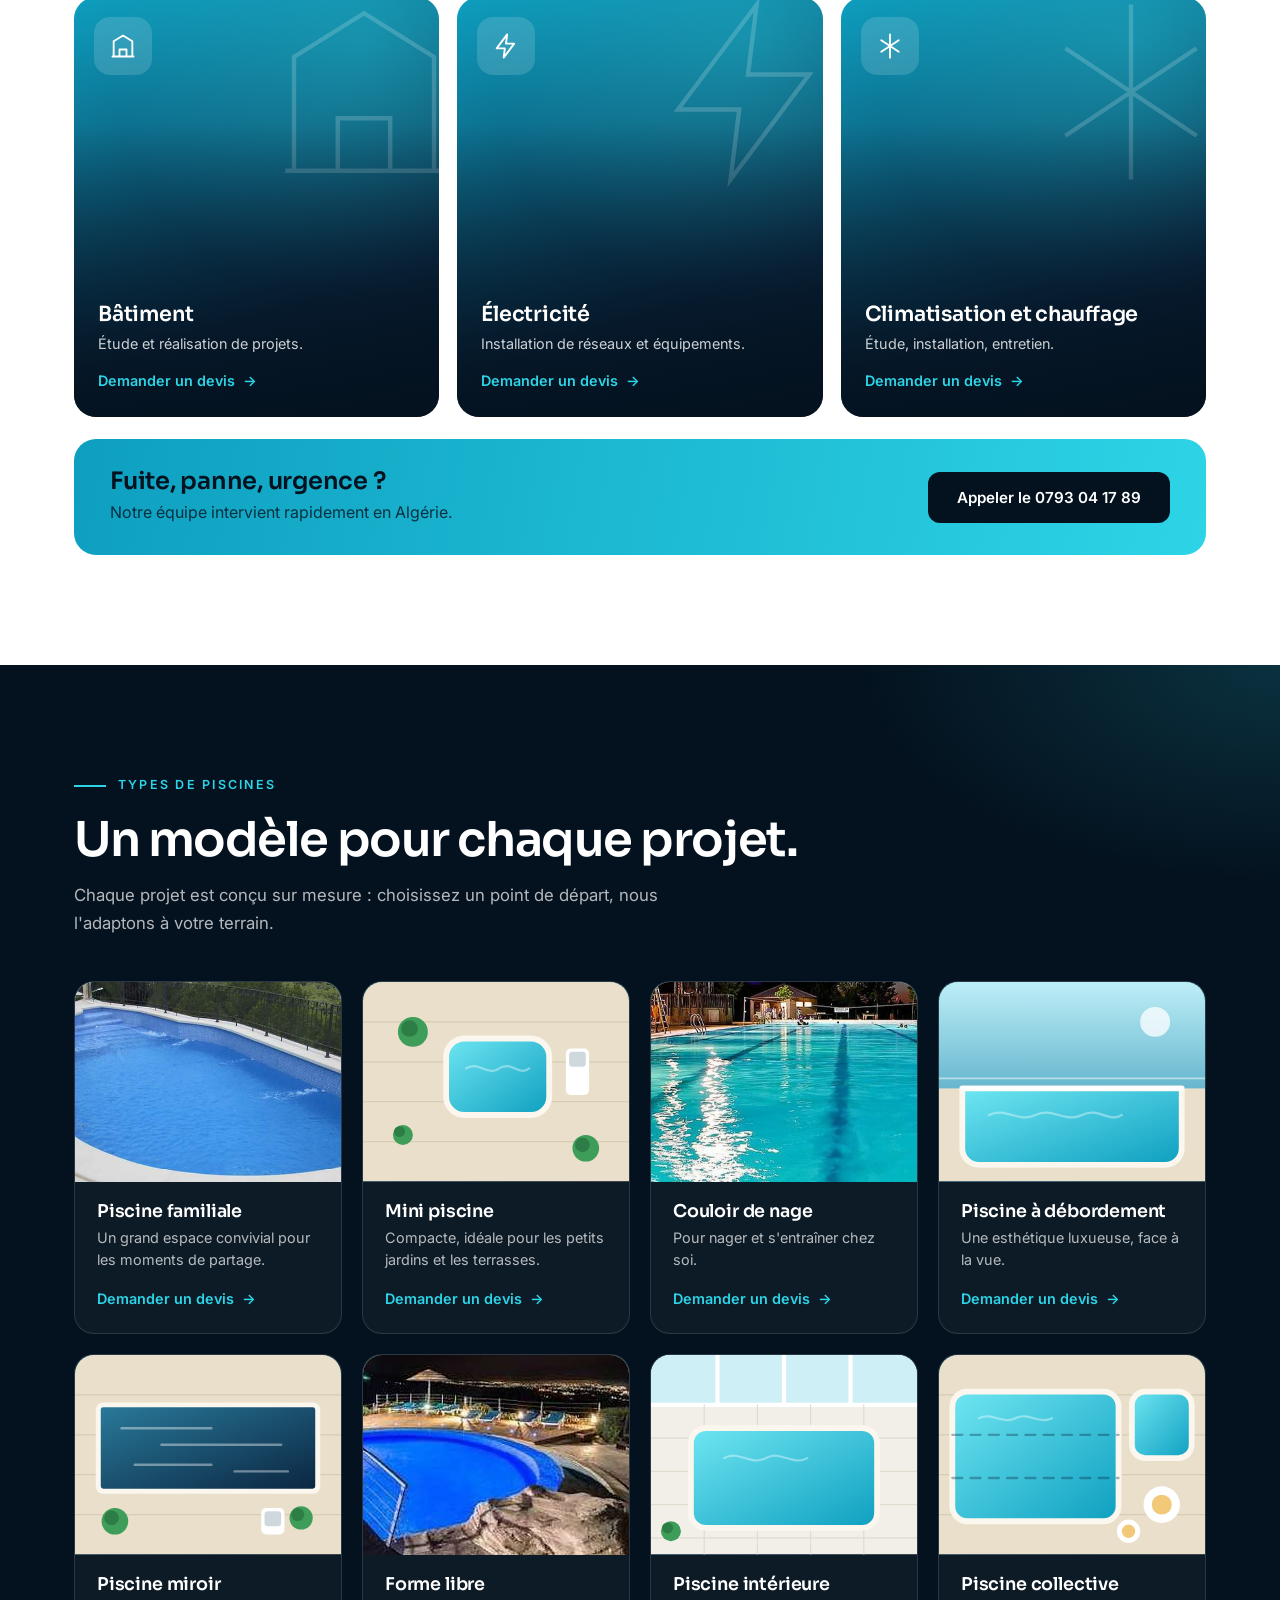
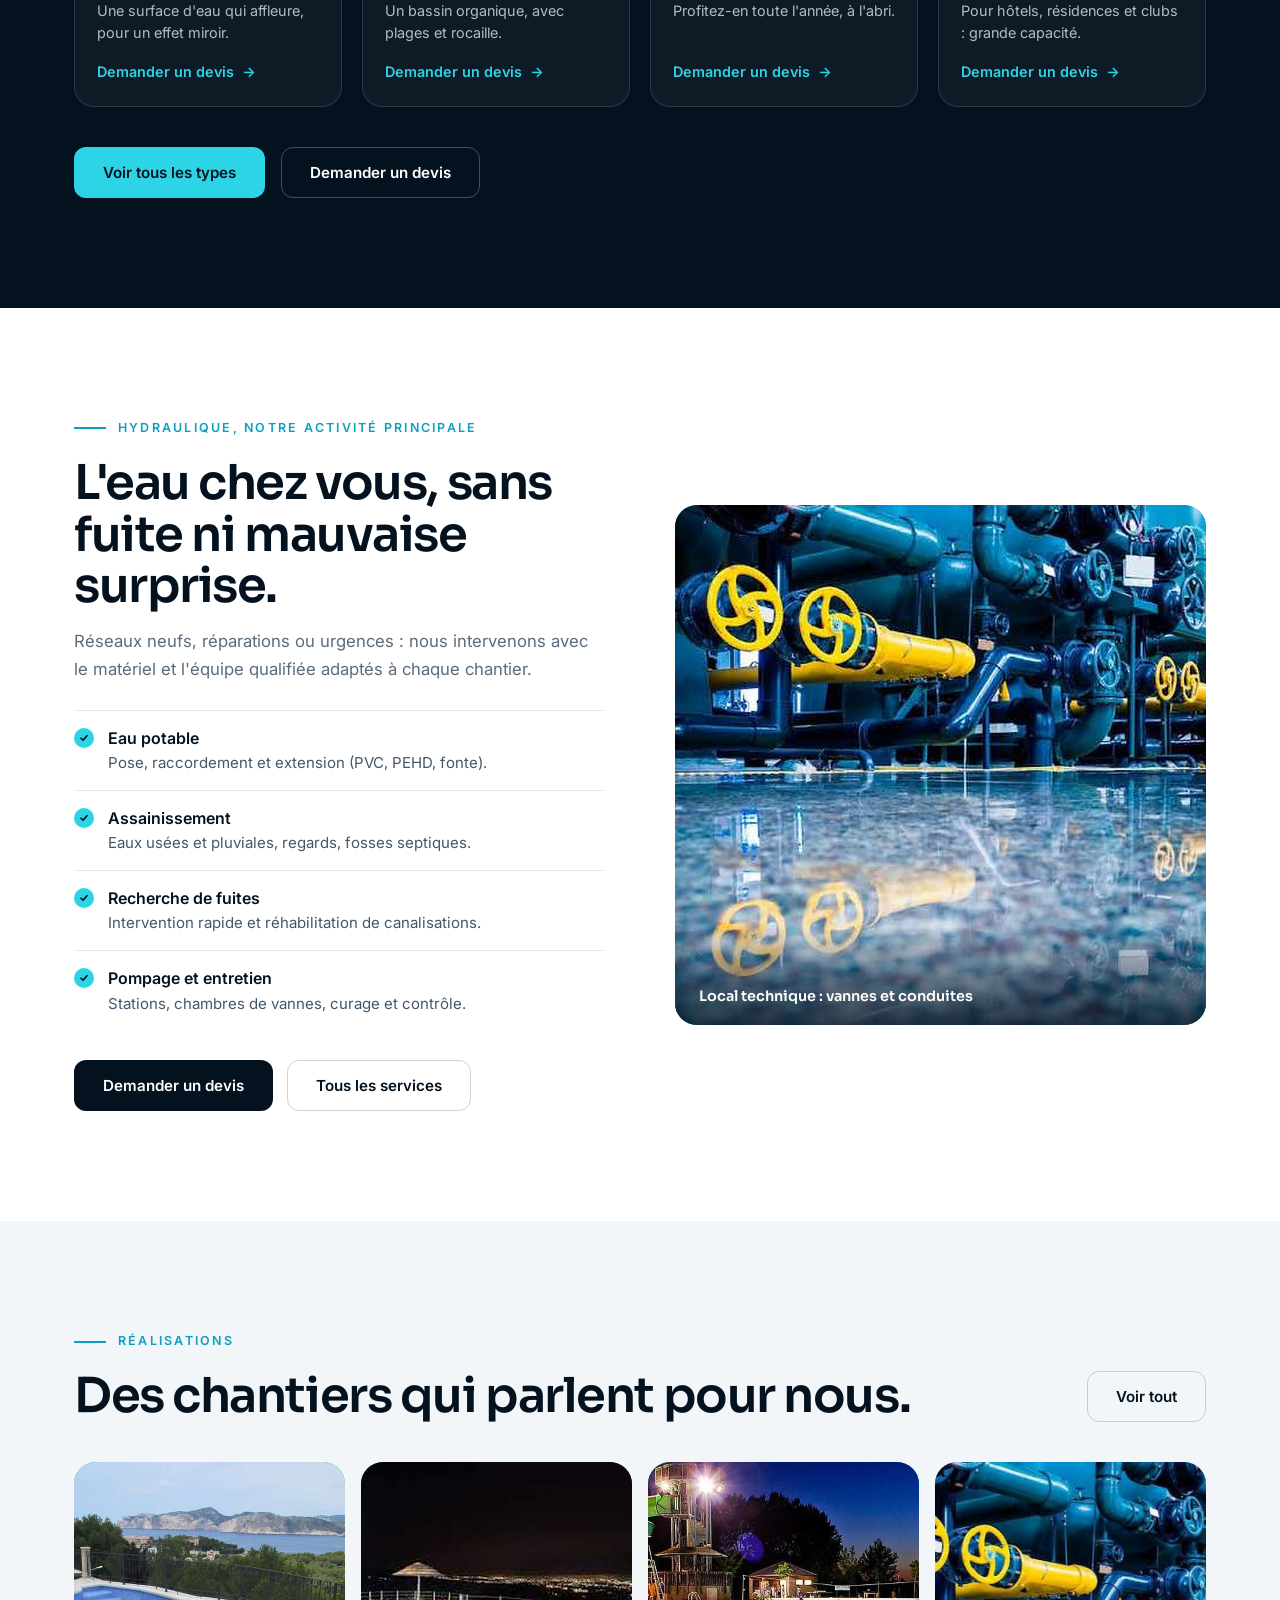
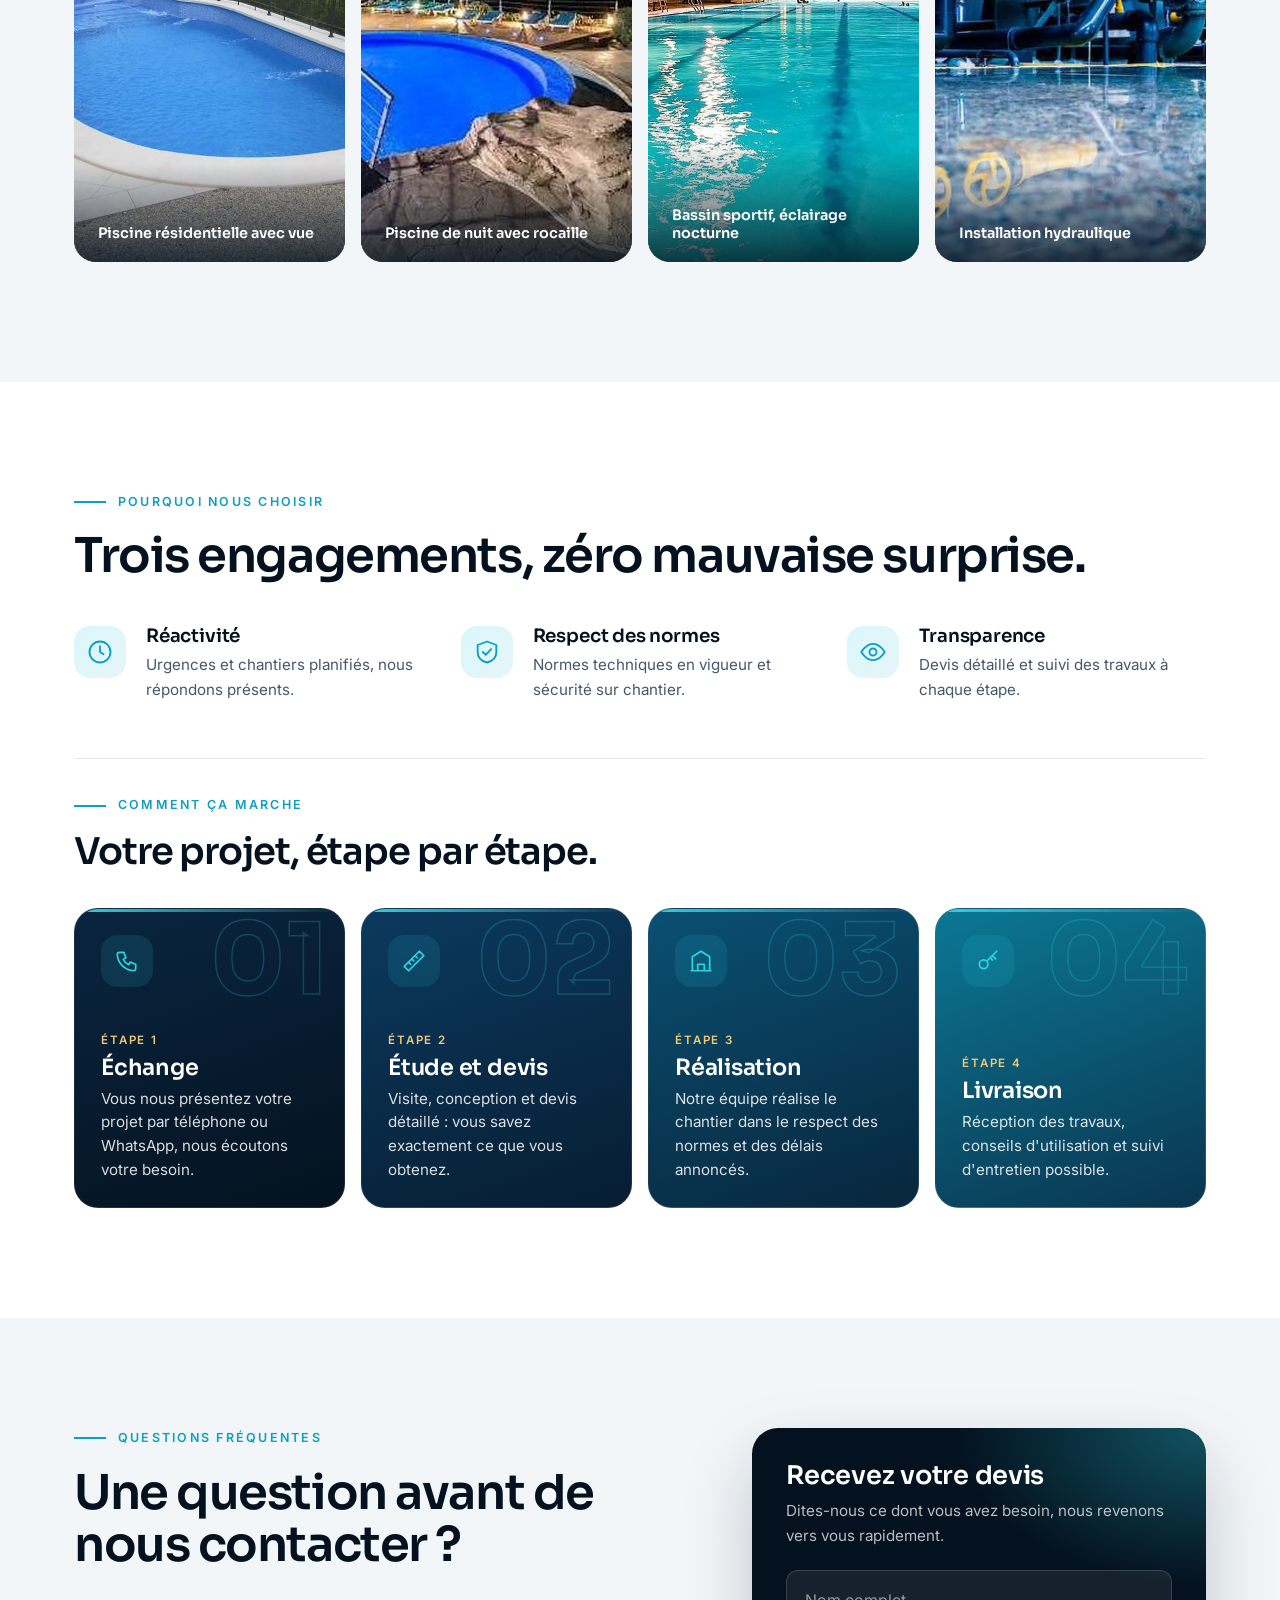
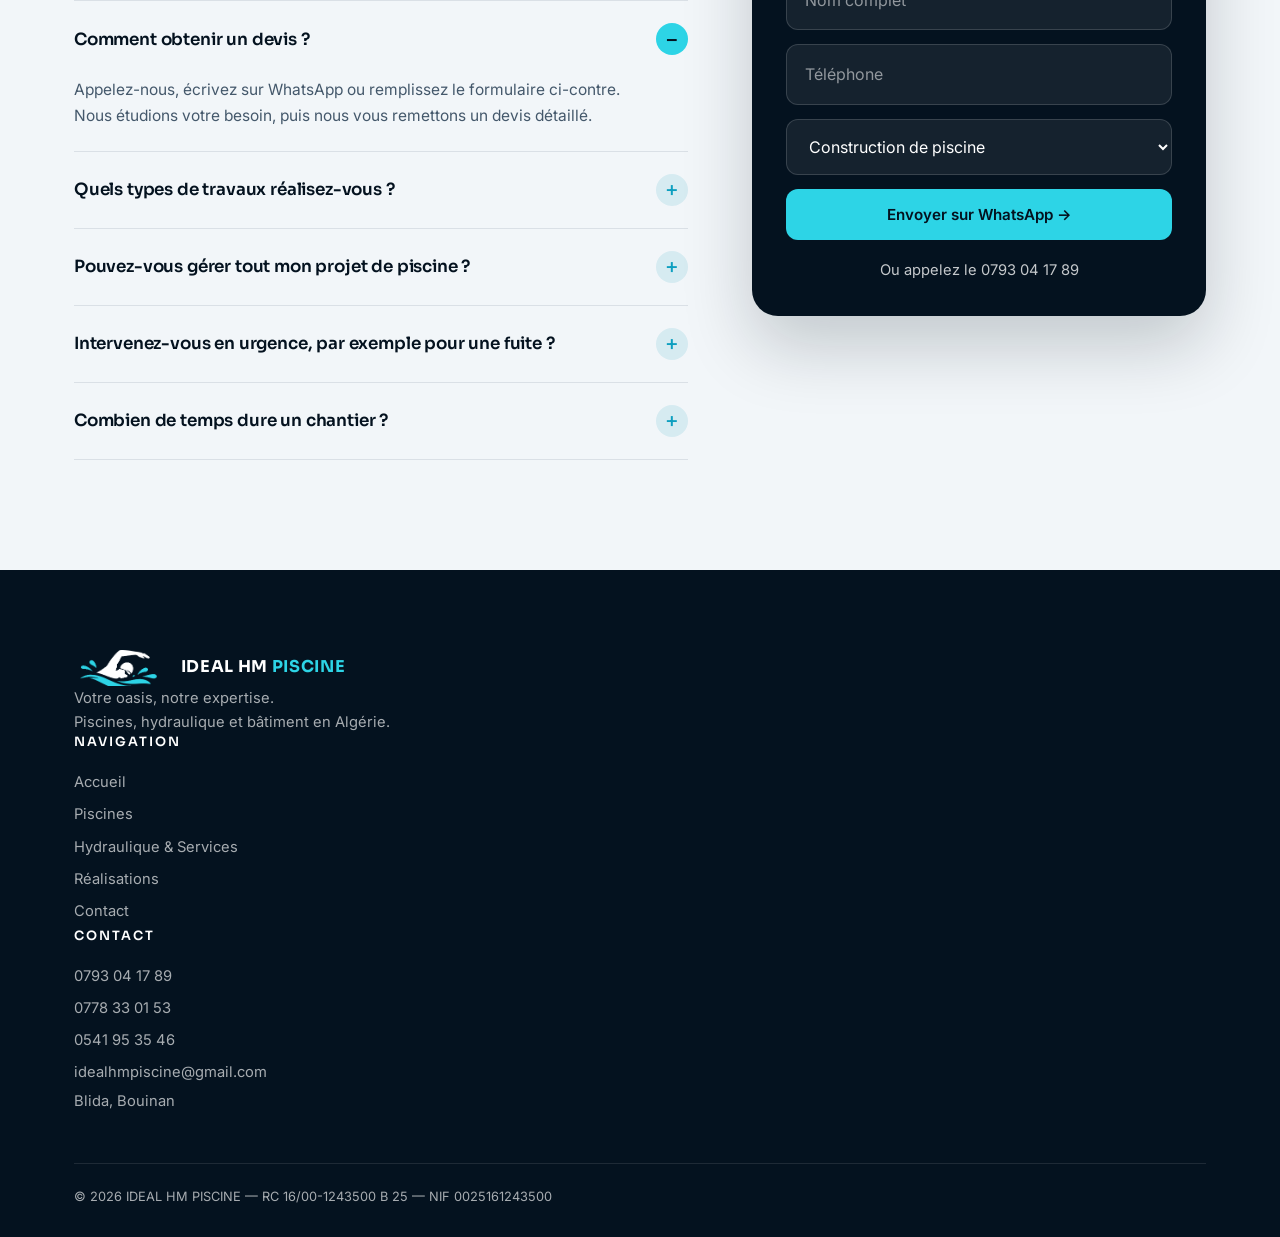
==== commit 96efbbea: "Add files via upload" ====
--- a/index.html
+++ b/index.html
@@ -2,11 +2,11 @@
 <title>Construction de piscines & travaux hydrauliques en Algérie | Ideal HM Piscine</title><link rel="canonical" href="https://ideal-piscine.vercel.app/"><link rel="alternate" hreflang="fr" href="https://ideal-piscine.vercel.app/"><link rel="alternate" hreflang="ar" href="https://ideal-piscine.vercel.app/ar"><meta name="twitter:card" content="summary_large_image"><meta name="description" content="Ideal HM Piscine : construction de piscines, travaux hydrauliques, bâtiment, électricité et climatisation en Algérie. Devis gratuit.">
 <meta property="og:title" content="Construction de piscines & travaux hydrauliques en Algérie | Ideal HM Piscine"><meta property="og:description" content="Ideal HM Piscine : construction de piscines, travaux hydrauliques, bâtiment, électricité et climatisation en Algérie. Devis gratuit."><meta property="og:image" content="https://ideal-piscine.vercel.app/assets/og.jpg">
 <link rel="icon" href="/assets/mark-white.png"><link rel="preconnect" href="https://fonts.googleapis.com"><link rel="preconnect" href="https://fonts.gstatic.com" crossorigin>
-<script>document.documentElement.className="js"</script><link href="https://fonts.googleapis.com/css2?family=Sora:wght@500;600;700&family=Inter:wght@400;500;600&display=swap" rel="stylesheet"><link rel="stylesheet" href="/assets/style.css"></head><body><svg width="0" height="0" style="position:absolute" aria-hidden="true"><symbol id="i-pool" viewBox="0 0 24 24"><path d="M3 17c2 0 2-1.5 4.5-1.5S10 17 12 17s2.500-1.500 4.500-1.500S19 17 21 17M3 21c2 0 2-1.5 4.500-1.500S10 21 12 21s2.500-1.500 4.500-1.500S19 21 21 21M8 13V5a2 2 0 0 1 4 0M14 13V5a2 2 0 0 1 4 0M8 9h6"/></symbol><symbol id="i-drop" viewBox="0 0 24 24"><path d="M12 3c3 4 6 7 6 11a6 6 0 0 1-12 0c0-4 3-7 6-11z"/></symbol><symbol id="i-build" viewBox="0 0 24 24"><path d="M4 21V8l8-5 8 5v13M9 21v-6h6v6M3 21h18"/></symbol><symbol id="i-bolt" viewBox="0 0 24 24"><path d="M13 2L4 14h7l-1 8 9-12h-7z"/></symbol><symbol id="i-snow" viewBox="0 0 24 24"><path d="M12 2v20M4.500 7l15 10M19.500 7l-15 10"/></symbol><symbol id="i-wrench" viewBox="0 0 24 24"><path d="M14.500 6.500a4 4 0 0 0-5 5L3 18l3 3 6.500-6.500a4 4 0 0 0 5-5L14.500 12 12 9.500z"/></symbol><symbol id="i-search" viewBox="0 0 24 24"><circle cx="11" cy="11" r="7"/><path d="M20 20l-4-4"/></symbol><symbol id="i-pipe" viewBox="0 0 24 24"><path d="M3 7h9a4 4 0 0 1 4 4v10M10 21h12M3 4v6"/></symbol><symbol id="i-ruler" viewBox="0 0 24 24"><path d="M3 17L17 3l4 4L7 21zM7 13l2 2M10 10l2 2M13 7l2 2"/></symbol><symbol id="i-shield" viewBox="0 0 24 24"><path d="M12 3l8 3v6c0 5-3.500 8-8 9-4.500-1-8-4-8-9V6zM8.500 12l2.500 2.500 4.500-5"/></symbol><symbol id="i-clock" viewBox="0 0 24 24"><circle cx="12" cy="12" r="9"/><path d="M12 7v5l3 2"/></symbol><symbol id="i-eye" viewBox="0 0 24 24"><path d="M2 12s4-7 10-7 10 7 10 7-4 7-10 7S2 12 2 12z"/><circle cx="12" cy="12" r="3"/></symbol><symbol id="i-hotel" viewBox="0 0 24 24"><path d="M4 21V5a1 1 0 0 1 1-1h9a1 1 0 0 1 1 1v16M15 10h4a1 1 0 0 1 1 1v10M3 21h18M8 8h3M8 12h3M8 16h3"/></symbol><symbol id="i-light" viewBox="0 0 24 24"><path d="M9 18h6M10 21h4M12 3a6 6 0 0 0-4 10.500c.7.700 1 1.500 1 2.500h6c0-1 .3-1.800 1-2.500A6 6 0 0 0 12 3z"/></symbol><symbol id="i-phone" viewBox="0 0 24 24"><path d="M5 4h4l2 5-2.500 1.500a11 11 0 0 0 5 5L15 13l5 2v4a2 2 0 0 1-2 2A16 16 0 0 1 3 6a2 2 0 0 1 2-2z"/></symbol><symbol id="i-key" viewBox="0 0 24 24"><circle cx="8" cy="15" r="4"/><path d="M11 12l9-9M16 7l3 3M14 9l2 2"/></symbol></svg><div class="top"><div class="wrap"><span>Blida, Bouinan</span><span><a href="tel:+213793041789">0793 04 17 89</a><a href="mailto:idealhmpiscine@gmail.com">idealhmpiscine@gmail.com</a></span></div></div><header><div class="wrap nav"><a href="/" class="brand"><img src="/assets/mark-white.png" alt="Ideal HM Piscine"><span class="wm">IDEAL HM <b>PISCINE</b></span></a><button class="burger" aria-label="Menu" aria-expanded="false">Menu</button><nav class="links"><a href="/" class="on">Accueil</a><a href="/piscines">Piscines</a><a href="/services">Hydraulique & Services</a><a href="/realisations">Réalisations</a><a class="lang" href="/ar" hreflang="ar" lang="ar">العربية</a><a href="/contact" class="btn btn-y">Devis gratuit</a></nav></div></header><main>
+<script>document.documentElement.className="js"</script><link href="https://fonts.googleapis.com/css2?family=Sora:wght@500;600;700&family=Inter:wght@400;500;600&display=swap" rel="stylesheet"><link rel="stylesheet" href="/assets/style.css"></head><body><svg width="0" height="0" style="position:absolute" aria-hidden="true"><symbol id="i-pool" viewBox="0 0 24 24"><path d="M3 17c2 0 2-1.5 4.5-1.5S10 17 12 17s2.500-1.500 4.500-1.500S19 17 21 17M3 21c2 0 2-1.5 4.500-1.500S10 21 12 21s2.500-1.500 4.500-1.500S19 21 21 21M8 13V5a2 2 0 0 1 4 0M14 13V5a2 2 0 0 1 4 0M8 9h6"/></symbol><symbol id="i-drop" viewBox="0 0 24 24"><path d="M12 3c3 4 6 7 6 11a6 6 0 0 1-12 0c0-4 3-7 6-11z"/></symbol><symbol id="i-build" viewBox="0 0 24 24"><path d="M4 21V8l8-5 8 5v13M9 21v-6h6v6M3 21h18"/></symbol><symbol id="i-bolt" viewBox="0 0 24 24"><path d="M13 2L4 14h7l-1 8 9-12h-7z"/></symbol><symbol id="i-snow" viewBox="0 0 24 24"><path d="M12 2v20M4.500 7l15 10M19.500 7l-15 10"/></symbol><symbol id="i-wrench" viewBox="0 0 24 24"><path d="M14.500 6.500a4 4 0 0 0-5 5L3 18l3 3 6.500-6.500a4 4 0 0 0 5-5L14.500 12 12 9.500z"/></symbol><symbol id="i-search" viewBox="0 0 24 24"><circle cx="11" cy="11" r="7"/><path d="M20 20l-4-4"/></symbol><symbol id="i-pipe" viewBox="0 0 24 24"><path d="M3 7h9a4 4 0 0 1 4 4v10M10 21h12M3 4v6"/></symbol><symbol id="i-ruler" viewBox="0 0 24 24"><path d="M3 17L17 3l4 4L7 21zM7 13l2 2M10 10l2 2M13 7l2 2"/></symbol><symbol id="i-shield" viewBox="0 0 24 24"><path d="M12 3l8 3v6c0 5-3.500 8-8 9-4.500-1-8-4-8-9V6zM8.500 12l2.500 2.500 4.500-5"/></symbol><symbol id="i-clock" viewBox="0 0 24 24"><circle cx="12" cy="12" r="9"/><path d="M12 7v5l3 2"/></symbol><symbol id="i-eye" viewBox="0 0 24 24"><path d="M2 12s4-7 10-7 10 7 10 7-4 7-10 7S2 12 2 12z"/><circle cx="12" cy="12" r="3"/></symbol><symbol id="i-hotel" viewBox="0 0 24 24"><path d="M4 21V5a1 1 0 0 1 1-1h9a1 1 0 0 1 1 1v16M15 10h4a1 1 0 0 1 1 1v10M3 21h18M8 8h3M8 12h3M8 16h3"/></symbol><symbol id="i-light" viewBox="0 0 24 24"><path d="M9 18h6M10 21h4M12 3a6 6 0 0 0-4 10.500c.7.700 1 1.500 1 2.500h6c0-1 .3-1.800 1-2.500A6 6 0 0 0 12 3z"/></symbol><symbol id="i-phone" viewBox="0 0 24 24"><path d="M5 4h4l2 5-2.500 1.500a11 11 0 0 0 5 5L15 13l5 2v4a2 2 0 0 1-2 2A16 16 0 0 1 3 6a2 2 0 0 1 2-2z"/></symbol><symbol id="i-key" viewBox="0 0 24 24"><circle cx="8" cy="15" r="4"/><path d="M11 12l9-9M16 7l3 3M14 9l2 2"/></symbol></svg><div class="top"><div class="wrap"><span>Blida, Bouinan</span><span><a href="tel:+213793041789">0793 04 17 89</a><a href="mailto:idealhmpiscine@gmail.com">idealhmpiscine@gmail.com</a></span></div></div><header><div class="wrap nav"><a href="/" class="brand"><img src="/assets/mark-color.png" alt="Ideal HM Piscine"><span class="wm">IDEAL HM <b>PISCINE</b></span></a><button class="burger" aria-label="Menu" aria-expanded="false">Menu</button><nav class="links"><a href="/" class="on">Accueil</a><a href="/piscines">Piscines</a><a href="/services">Hydraulique & Services</a><a href="/realisations">Réalisations</a><a class="lang" href="/ar" hreflang="ar" lang="ar">العربية</a><a href="/contact" class="btn btn-y">Devis gratuit</a></nav></div></header><main>
 <script type="application/ld+json">{"@context":"https://schema.org","@type":"HomeAndConstructionBusiness","name":"IDEAL HM PISCINE","email":"idealhmpiscine@gmail.com","telephone":"+213793041789","address":{"@type":"PostalAddress","addressLocality":"Bouinan","addressRegion":"Blida","addressCountry":"DZ"}}</script>
-<section class="hero"><div class="wrap"><p class="eyebrow" style="color:var(--yellow)">Algérie · Piscines & Hydraulique</p><h1>Votre oasis,<br><em>notre expertise.</em></h1><p>De la conception à la réalisation de piscines modernes, aux réseaux d'eau et d'assainissement : une seule entreprise, des chantiers livrés dans les délais et aux normes.</p><div class="cta"><a class="btn btn-y" href="/contact">Devis gratuit</a><a class="btn btn-o" href="tel:+213793041789">Appeler maintenant</a></div><div class="badges"><span>Équipe qualifiée</span><span>Normes respectées</span><span>Délais tenus</span><span>Devis transparent</span></div></div><svg class="wave" viewBox="0 0 1440 110" preserveAspectRatio="none"><path fill="#fff" d="M0 55c120 40 240 40 360 0s240-40 360 0 240 40 360 0 240-40 360 0V110H0z"/></svg></section><section class="tight"><div class="wrap"><p class="eyebrow">Que recherchez-vous ?</p><h2>Choisissez votre besoin, on s'occupe du reste.</h2><div class="tiles"><a class="tile rv big" href="/contact?s=Construction%20de%20piscine"><img src="/assets/work-1.jpg" alt="Construction de piscine" loading="lazy" onerror="this.remove()"><span class="ic"><svg><use href="#i-pool"/></svg></span><h3>Construction de piscine</h3><p>Étude, construction et mise en eau.</p><span class="more">Demander un devis <i>→</i></span></a><a class="tile rv " href="/contact?s=Travaux%20hydrauliques"><img src="/assets/work-4.jpg" alt="Travaux hydrauliques" loading="lazy" onerror="this.remove()"><span class="ic"><svg><use href="#i-drop"/></svg></span><h3>Travaux hydrauliques</h3><p>Réseaux d'eau, assainissement, pompage.</p><span class="more">Demander un devis <i>→</i></span></a><a class="tile rv " href="/contact?s=Fuites%20et%20d%C3%A9pannage"><svg class="bg"><use href="#i-search"/></svg><span class="ic"><svg><use href="#i-search"/></svg></span><h3>Fuites et dépannage</h3><p>Diagnostic et réparation rapides.</p><span class="more">Demander un devis <i>→</i></span></a><a class="tile rv " href="/contact?s=B%C3%A2timent"><svg class="bg"><use href="#i-build"/></svg><span class="ic"><svg><use href="#i-build"/></svg></span><h3>Bâtiment</h3><p>Étude et réalisation de projets.</p><span class="more">Demander un devis <i>→</i></span></a><a class="tile rv " href="/contact?s=%C3%89lectricit%C3%A9"><svg class="bg"><use href="#i-bolt"/></svg><span class="ic"><svg><use href="#i-bolt"/></svg></span><h3>Électricité</h3><p>Installation de réseaux et équipements.</p><span class="more">Demander un devis <i>→</i></span></a><a class="tile rv " href="/contact?s=Climatisation%20et%20chauffage"><svg class="bg"><use href="#i-snow"/></svg><span class="ic"><svg><use href="#i-snow"/></svg></span><h3>Climatisation et chauffage</h3><p>Étude, installation, entretien.</p><span class="more">Demander un devis <i>→</i></span></a></div><div class="urg rv"><div><h3>Fuite, panne, urgence ?</h3><p>Notre équipe intervient rapidement en Algérie.</p></div><a class="btn btn-b" href="tel:+213793041789">Appeler le 0793 04 17 89</a></div></div></section><section class="dk"><svg width="0" height="0" style="position:absolute" aria-hidden="true"><defs><linearGradient id="gw" x1="0" y1="0" x2="1" y2="1"><stop offset="0" stop-color="#6fe6f2"/><stop offset="1" stop-color="#0e9fc0"/></linearGradient><linearGradient id="gm" x1="0" y1="0" x2="1" y2="1"><stop offset="0" stop-color="#2a7a9b"/><stop offset="1" stop-color="#0a2540"/></linearGradient><linearGradient id="gs" x1="0" y1="0" x2="0" y2="1"><stop offset="0" stop-color="#bdeef7"/><stop offset="1" stop-color="#1b86ab"/></linearGradient></defs><symbol id="t-familiale" viewBox="0 0 160 120"><rect width="160" height="120" fill="#e9dfca"/><path d="M0 24h160M0 48h160M0 72h160M0 96h160" stroke="#d8ccb2" stroke-width=".7"/><rect x="22" y="22" width="102" height="66" rx="18" fill="url(#gw)" stroke="#fbf7ee" stroke-width="3.5"/><rect x="26" y="66" width="28" height="19" rx="7" fill="#c9f6fa" fill-opacity=".85"/><path d="M60 44c10-6 18 6 28 0s16 6 26 0M52 58c9-5 16 5 25 0" stroke="#fff" stroke-opacity=".38" stroke-width="1.3" fill="none" stroke-linecap="round"/><rect x="134" y="28" width="14" height="28" rx="3" fill="#fff"/><rect x="136" y="30" width="10" height="9" rx="2" fill="#cfd8dc"/><rect x="134" y="64" width="14" height="28" rx="3" fill="#fff"/><rect x="136" y="66" width="10" height="9" rx="2" fill="#cfd8dc"/><circle cx="30" cy="104" r="7" fill="#3f9d5a"/><circle cx="28" cy="102" r="3.9" fill="#2d7d46"/><circle cx="112" cy="104" r="6" fill="#3f9d5a"/><circle cx="110" cy="102" r="3.3" fill="#2d7d46"/></symbol><symbol id="t-mini" viewBox="0 0 160 120"><rect width="160" height="120" fill="#e9dfca"/><path d="M0 24h160M0 48h160M0 72h160M0 96h160" stroke="#d8ccb2" stroke-width=".7"/><rect x="50" y="34" width="62" height="46" rx="11" fill="url(#gw)" stroke="#fbf7ee" stroke-width="3.5"/><path d="M62 52c7-5 13 5 20 0s12 5 18 0" stroke="#fff" stroke-opacity=".38" stroke-width="1.3" fill="none" stroke-linecap="round"/><rect x="122" y="40" width="14" height="28" rx="3" fill="#fff"/><rect x="124" y="42" width="10" height="9" rx="2" fill="#cfd8dc"/><circle cx="30" cy="30" r="9" fill="#3f9d5a"/><circle cx="28" cy="28" r="5.0" fill="#2d7d46"/><circle cx="134" cy="100" r="8" fill="#3f9d5a"/><circle cx="132" cy="98" r="4.4" fill="#2d7d46"/><circle cx="24" cy="92" r="6" fill="#3f9d5a"/><circle cx="22" cy="90" r="3.3" fill="#2d7d46"/></symbol><symbol id="t-couloir-de-nage" viewBox="0 0 160 120"><rect width="160" height="120" fill="#e9dfca"/><path d="M0 24h160M0 48h160M0 72h160M0 96h160" stroke="#d8ccb2" stroke-width=".7"/><rect x="10" y="34" width="140" height="52" rx="5" fill="url(#gw)" stroke="#fbf7ee" stroke-width="3.5"/><path d="M10 51.3h140M10 68.7h140" stroke="#0a2540" stroke-opacity=".4" stroke-width="1.5" stroke-dasharray="6 5"/><path d="M18 34v52M142 34v52" stroke="#0a2540" stroke-opacity=".3" stroke-width="1.2"/><path d="M40 44c8-4 14 4 22 0s14 4 22 0" stroke="#fff" stroke-opacity=".38" stroke-width="1.3" fill="none" stroke-linecap="round"/><circle cx="20" cy="102" r="7" fill="#3f9d5a"/><circle cx="18" cy="100" r="3.9" fill="#2d7d46"/><circle cx="140" cy="104" r="6" fill="#3f9d5a"/><circle cx="138" cy="102" r="3.3" fill="#2d7d46"/></symbol><symbol id="t-debordement" viewBox="0 0 160 120"><rect width="160" height="120" fill="url(#gs)"/><circle cx="130" cy="24" r="9" fill="#fff" fill-opacity=".75"/><path d="M0 58h160" stroke="#fff" stroke-opacity=".5" stroke-width="1"/><path d="M0 58V120H160V58z" fill="#e9dfca" opacity="0"/><rect y="64" width="160" height="56" fill="#e9dfca"/><path d="M14 64h132v36a10 10 0 0 1-10 10H24a10 10 0 0 1-10-10z" fill="url(#gw)" stroke="#fbf7ee" stroke-width="3.5"/><path d="M14 64h132" stroke="#fff" stroke-width="2.5"/><path d="M30 80c10-5 18 5 28 0s18 5 28 0s16 5 24 0" stroke="#fff" stroke-opacity=".38" stroke-width="1.3" fill="none" stroke-linecap="round"/></symbol><symbol id="t-miroir" viewBox="0 0 160 120"><rect width="160" height="120" fill="#e9dfca"/><path d="M0 24h160M0 48h160M0 72h160M0 96h160" stroke="#d8ccb2" stroke-width=".7"/><rect x="14" y="30" width="132" height="52" rx="3" fill="url(#gm)" stroke="#fbf7ee" stroke-width="3"/><path d="M28 44h54M52 54h72M36 66h46M96 70h32" stroke="#fff" stroke-opacity=".4" stroke-width="1.5" stroke-linecap="round"/><circle cx="24" cy="100" r="8" fill="#3f9d5a"/><circle cx="22" cy="98" r="4.4" fill="#2d7d46"/><circle cx="136" cy="98" r="7" fill="#3f9d5a"/><circle cx="134" cy="96" r="3.9" fill="#2d7d46"/><rect x="112" y="92" width="14" height="16" rx="3" fill="#fff"/><rect x="114" y="94" width="10" height="9" rx="2" fill="#cfd8dc"/></symbol><symbol id="t-forme-libre" viewBox="0 0 160 120"><rect width="160" height="120" fill="#e9dfca"/><path d="M0 24h160M0 48h160M0 72h160M0 96h160" stroke="#d8ccb2" stroke-width=".7"/><path d="M26 58c-8-22 14-38 38-33s30-12 52-4 28 26 8 42-38 8-54 16-34-2-44-21z" fill="url(#gw)" stroke="#fbf7ee" stroke-width="3.5"/><circle cx="30" cy="70" r="6" fill="#9aa5ad"/><circle cx="29" cy="69" r="3.3" fill="#b8c2c9"/><circle cx="40" cy="86" r="5" fill="#9aa5ad"/><circle cx="39" cy="85" r="2.8" fill="#b8c2c9"/><circle cx="62" cy="94" r="6" fill="#9aa5ad"/><circle cx="61" cy="93" r="3.3" fill="#b8c2c9"/><circle cx="86" cy="100" r="5" fill="#9aa5ad"/><circle cx="85" cy="99" r="2.8" fill="#b8c2c9"/><circle cx="112" cy="84" r="6" fill="#9aa5ad"/><circle cx="111" cy="83" r="3.3" fill="#b8c2c9"/><circle cx="132" cy="64" r="5" fill="#9aa5ad"/><circle cx="131" cy="63" r="2.8" fill="#b8c2c9"/><circle cx="126" cy="36" r="6" fill="#9aa5ad"/><circle cx="125" cy="35" r="3.3" fill="#b8c2c9"/><circle cx="98" cy="24" r="5" fill="#9aa5ad"/><circle cx="97" cy="23" r="2.8" fill="#b8c2c9"/><path d="M56 48c8-5 15 4 24 0s14 5 22 0M48 66c8-4 14 4 22 0" stroke="#fff" stroke-opacity=".38" stroke-width="1.3" fill="none" stroke-linecap="round"/><circle cx="18" cy="28" r="9" fill="#3f9d5a"/><circle cx="16" cy="26" r="5.0" fill="#2d7d46"/><circle cx="142" cy="100" r="8" fill="#3f9d5a"/><circle cx="140" cy="98" r="4.4" fill="#2d7d46"/></symbol><symbol id="t-interieure" viewBox="0 0 160 120"><rect width="160" height="120" fill="#f1efe8"/><rect x="0" y="0" width="160" height="30" fill="#cfeff6"/><path d="M40 0v30M80 0v30M120 0v30M0 30h160" stroke="#fff" stroke-width="2.5"/><path d="M0 50h160M0 70h160M0 90h160M0 110h160M32 30v90M64 30v90M96 30v90M128 30v90" stroke="#e0dccf" stroke-width=".7"/><rect x="24" y="44" width="112" height="60" rx="9" fill="url(#gw)" stroke="#fbf7ee" stroke-width="3.5"/><path d="M44 62c9-5 16 5 25 0s16 5 25 0" stroke="#fff" stroke-opacity=".38" stroke-width="1.3" fill="none" stroke-linecap="round"/><circle cx="12" cy="106" r="6" fill="#3f9d5a"/><circle cx="10" cy="104" r="3.3" fill="#2d7d46"/></symbol><symbol id="t-collective" viewBox="0 0 160 120"><rect width="160" height="120" fill="#e9dfca"/><path d="M0 24h160M0 48h160M0 72h160M0 96h160" stroke="#d8ccb2" stroke-width=".7"/><rect x="8" y="22" width="100" height="78" rx="9" fill="url(#gw)" stroke="#fbf7ee" stroke-width="3.5"/><path d="M8 48h100M8 74h100" stroke="#0a2540" stroke-opacity=".35" stroke-width="1.4" stroke-dasharray="6 5"/><rect x="116" y="22" width="36" height="40" rx="8" fill="url(#gw)" stroke="#fbf7ee" stroke-width="3.5"/><path d="M24 38c8-4 14 4 22 0s14 4 22 0" stroke="#fff" stroke-opacity=".38" stroke-width="1.3" fill="none" stroke-linecap="round"/><circle cx="134" cy="90" r="11" fill="#fff"/><circle cx="134" cy="90" r="6" fill="#f2c879"/><circle cx="114" cy="106" r="7" fill="#fff"/><circle cx="114" cy="106" r="4" fill="#f2c879"/></symbol></svg><div class="wrap"><p class="eyebrow">Types de piscines</p><h2>Un modèle pour chaque projet.</h2><p class="lead">Chaque projet est conçu sur mesure : choisissez un point de départ, nous l'adaptons à votre terrain.</p><div class="types r"><a class="tp rv" href="/contact?s=Piscine%20familiale"><div class="tpi"><svg class="pl" viewBox="0 0 160 120" preserveAspectRatio="xMidYMid slice"><use href="#t-familiale"/></svg><img src="/assets/type-familiale.jpg" alt="Piscine familiale" loading="lazy" onerror="this.remove()"></div><div class="tpb"><h3>Piscine familiale</h3><p>Un grand espace convivial pour les moments de partage.</p><span class="more">Demander un devis <i>→</i></span></div></a><a class="tp rv" href="/contact?s=Mini%20piscine"><div class="tpi"><svg class="pl" viewBox="0 0 160 120" preserveAspectRatio="xMidYMid slice"><use href="#t-mini"/></svg><img src="/assets/type-mini.jpg" alt="Mini piscine" loading="lazy" onerror="this.remove()"></div><div class="tpb"><h3>Mini piscine</h3><p>Compacte, idéale pour les petits jardins et les terrasses.</p><span class="more">Demander un devis <i>→</i></span></div></a><a class="tp rv" href="/contact?s=Couloir%20de%20nage"><div class="tpi"><svg class="pl" viewBox="0 0 160 120" preserveAspectRatio="xMidYMid slice"><use href="#t-couloir-de-nage"/></svg><img src="/assets/type-couloir-de-nage.jpg" alt="Couloir de nage" loading="lazy" onerror="this.remove()"></div><div class="tpb"><h3>Couloir de nage</h3><p>Pour nager et s'entraîner chez soi.</p><span class="more">Demander un devis <i>→</i></span></div></a><a class="tp rv" href="/contact?s=Piscine%20%C3%A0%20d%C3%A9bordement"><div class="tpi"><svg class="pl" viewBox="0 0 160 120" preserveAspectRatio="xMidYMid slice"><use href="#t-debordement"/></svg><img src="/assets/type-debordement.jpg" alt="Piscine à débordement" loading="lazy" onerror="this.remove()"></div><div class="tpb"><h3>Piscine à débordement</h3><p>Une esthétique luxueuse, face à la vue.</p><span class="more">Demander un devis <i>→</i></span></div></a><a class="tp rv" href="/contact?s=Piscine%20miroir"><div class="tpi"><svg class="pl" viewBox="0 0 160 120" preserveAspectRatio="xMidYMid slice"><use href="#t-miroir"/></svg><img src="/assets/type-miroir.jpg" alt="Piscine miroir" loading="lazy" onerror="this.remove()"></div><div class="tpb"><h3>Piscine miroir</h3><p>Une surface d'eau qui affleure, pour un effet miroir.</p><span class="more">Demander un devis <i>→</i></span></div></a><a class="tp rv" href="/contact?s=Forme%20libre"><div class="tpi"><svg class="pl" viewBox="0 0 160 120" preserveAspectRatio="xMidYMid slice"><use href="#t-forme-libre"/></svg><img src="/assets/type-forme-libre.jpg" alt="Forme libre" loading="lazy" onerror="this.remove()"></div><div class="tpb"><h3>Forme libre</h3><p>Un bassin organique, avec plages et rocaille.</p><span class="more">Demander un devis <i>→</i></span></div></a><a class="tp rv" href="/contact?s=Piscine%20int%C3%A9rieure"><div class="tpi"><svg class="pl" viewBox="0 0 160 120" preserveAspectRatio="xMidYMid slice"><use href="#t-interieure"/></svg><img src="/assets/type-interieure.jpg" alt="Piscine intérieure" loading="lazy" onerror="this.remove()"></div><div class="tpb"><h3>Piscine intérieure</h3><p>Profitez-en toute l'année, à l'abri.</p><span class="more">Demander un devis <i>→</i></span></div></a><a class="tp rv" href="/contact?s=Piscine%20collective"><div class="tpi"><svg class="pl" viewBox="0 0 160 120" preserveAspectRatio="xMidYMid slice"><use href="#t-collective"/></svg><img src="/assets/type-collective.jpg" alt="Piscine collective" loading="lazy" onerror="this.remove()"></div><div class="tpb"><h3>Piscine collective</h3><p>Pour hôtels, résidences et clubs : grande capacité.</p><span class="more">Demander un devis <i>→</i></span></div></a></div><div class="tfoot"><a class="btn btn-y" href="/piscines#types">Voir tous les types</a><a class="btn btn-o" href="/contact">Demander un devis</a></div></div></section><section><div class="wrap split rev"><div class="rv"><p class="eyebrow">Hydraulique, notre activité principale</p><h2>L'eau chez vous, sans fuite ni mauvaise surprise.</h2><p class="lead">Réseaux neufs, réparations ou urgences : nous intervenons avec le matériel et l'équipe qualifiée adaptés à chaque chantier.</p><ul class="check"><li><b>Eau potable</b><span>Pose, raccordement et extension (PVC, PEHD, fonte).</span></li><li><b>Assainissement</b><span>Eaux usées et pluviales, regards, fosses septiques.</span></li><li><b>Recherche de fuites</b><span>Intervention rapide et réhabilitation de canalisations.</span></li><li><b>Pompage et entretien</b><span>Stations, chambres de vannes, curage et contrôle.</span></li></ul><div class="cta"><a class="btn btn-b" href="/contact?s=Travaux%20hydrauliques">Demander un devis</a><a class="btn btn-line" href="/services">Tous les services</a></div></div><div class="ph tall rv"><img src="/assets/work-4.jpg" alt="Installation hydraulique" loading="lazy" onerror="this.remove()"><span>Local technique : vannes et conduites</span></div></div></section><section class="alt"><div class="wrap"><div class="head2"><div><p class="eyebrow">Réalisations</p><h2>Des chantiers qui parlent pour nous.</h2></div><a class="btn btn-line" href="/realisations">Voir tout</a></div><div class="rail"><div class="ph rv"><img src="/assets/work-1.jpg" alt="Piscine résidentielle avec vue" loading="lazy" onerror="this.remove()"><span>Piscine résidentielle avec vue</span></div><div class="ph rv"><img src="/assets/work-2.jpg" alt="Piscine de nuit avec rocaille" loading="lazy" onerror="this.remove()"><span>Piscine de nuit avec rocaille</span></div><div class="ph rv"><img src="/assets/work-3.jpg" alt="Bassin sportif, éclairage nocturne" loading="lazy" onerror="this.remove()"><span>Bassin sportif, éclairage nocturne</span></div><div class="ph rv"><img src="/assets/work-4.jpg" alt="Installation hydraulique" loading="lazy" onerror="this.remove()"><span>Installation hydraulique</span></div></div></div></section><section><div class="wrap"><p class="eyebrow">Pourquoi nous choisir</p><h2>Trois engagements, zéro mauvaise surprise.</h2><div class="trio"><div class="why"><span class="ic"><svg><use href="#i-clock"/></svg></span><div><h3>Réactivité</h3><p>Urgences et chantiers planifiés, nous répondons présents.</p></div></div><div class="why"><span class="ic"><svg><use href="#i-shield"/></svg></span><div><h3>Respect des normes</h3><p>Normes techniques en vigueur et sécurité sur chantier.</p></div></div><div class="why"><span class="ic"><svg><use href="#i-eye"/></svg></span><div><h3>Transparence</h3><p>Devis détaillé et suivi des travaux à chaque étape.</p></div></div></div><div class="flow rv"><p class="eyebrow">Comment ça marche</p><h2>Votre projet, étape par étape.</h2><p class="hint">Glissez pour découvrir les étapes</p><div class="sw"><div class="sc" data-n="01"><span class="si"><svg><use href="#i-phone"/></svg></span><div><small>Étape 1</small><h3>Échange</h3><p>Vous nous présentez votre projet par téléphone ou WhatsApp, nous écoutons votre besoin.</p></div></div><div class="sc" data-n="02"><span class="si"><svg><use href="#i-ruler"/></svg></span><div><small>Étape 2</small><h3>Étude et devis</h3><p>Visite, conception et devis détaillé : vous savez exactement ce que vous obtenez.</p></div></div><div class="sc" data-n="03"><span class="si"><svg><use href="#i-build"/></svg></span><div><small>Étape 3</small><h3>Réalisation</h3><p>Notre équipe réalise le chantier dans le respect des normes et des délais annoncés.</p></div></div><div class="sc" data-n="04"><span class="si"><svg><use href="#i-key"/></svg></span><div><small>Étape 4</small><h3>Livraison</h3><p>Réception des travaux, conseils d'utilisation et suivi d'entretien possible.</p></div></div><a class="sc cta" href="/contact"><span class="si"><svg><use href="#i-pool"/></svg></span><div><h3>Prêt à démarrer ?</h3><p>Demandez votre devis gratuit, nous revenons vers vous rapidement.</p></div><span class="btn btn-b">Demander un devis →</span></a></div><div class="prog"><i></i><i></i><i></i><i></i><i></i></div></div></div></section><section class="alt"><div class="wrap"><div class="faqgrid"><div class="rv"><p class="eyebrow">Questions fréquentes</p><h2>Une question avant de nous contacter ?</h2><div class="faq"><details open><summary>Comment obtenir un devis ?</summary><p>Appelez-nous, écrivez sur WhatsApp ou remplissez le formulaire ci-contre. Nous étudions votre besoin, puis nous vous remettons un devis détaillé.</p></details><details><summary>Quels types de travaux réalisez-vous ?</summary><p>La construction de piscines et les travaux hydrauliques (eau potable, assainissement, fuites, pompage), ainsi que le bâtiment, l'électricité, la climatisation, le chauffage et l'entretien.</p></details><details><summary>Pouvez-vous gérer tout mon projet de piscine ?</summary><p>Oui. Nous intervenons de l'étude à la livraison, avec un seul interlocuteur : conception, construction, hydraulique et équipements.</p></details><details><summary>Intervenez-vous en urgence, par exemple pour une fuite ?</summary><p>La réactivité est l'un de nos engagements. Appelez-nous directement pour une urgence : nous organisons l'intervention au plus vite.</p></details><details><summary>Combien de temps dure un chantier ?</summary><p>Cela dépend du projet (type de travaux, taille, terrain). Le calendrier est précisé dans votre devis avant le début des travaux.</p></details></div></div>
+<section class="hero"><div class="hbg x"><i class="b1"></i><i class="b2"></i></div><div class="wrap"><p class="eyebrow" style="color:var(--yellow)">Algérie · Piscines & Hydraulique</p><h1>Votre oasis,<br><em>notre expertise.</em></h1><p>De la conception à la réalisation de piscines modernes, aux réseaux d'eau et d'assainissement : une seule entreprise, des chantiers livrés dans les délais et aux normes.</p><div class="cta"><a class="btn btn-y" href="/contact">Devis gratuit</a><a class="btn btn-o" href="tel:+213793041789">Appeler maintenant</a></div><div class="badges"><span>Équipe qualifiée</span><span>Normes respectées</span><span>Délais tenus</span><span>Devis transparent</span></div></div><svg class="wave" viewBox="0 0 1440 110" preserveAspectRatio="none"><path fill="#fff" d="M0 55c120 40 240 40 360 0s240-40 360 0 240 40 360 0 240-40 360 0V110H0z"/></svg></section><section class="tight"><div class="wrap"><p class="eyebrow">Que recherchez-vous ?</p><h2>Choisissez votre besoin, on s'occupe du reste.</h2><div class="tiles"><a class="tile rv big" href="/contact?s=Construction%20de%20piscine"><img src="/assets/work-1.jpg" alt="Construction de piscine" loading="lazy" onerror="this.remove()"><span class="ic"><svg><use href="#i-pool"/></svg></span><h3>Construction de piscine</h3><p>Étude, construction et mise en eau.</p><span class="more">Demander un devis <i>→</i></span></a><a class="tile rv " href="/contact?s=Travaux%20hydrauliques"><img src="/assets/work-4.jpg" alt="Travaux hydrauliques" loading="lazy" onerror="this.remove()"><span class="ic"><svg><use href="#i-drop"/></svg></span><h3>Travaux hydrauliques</h3><p>Réseaux d'eau, assainissement, pompage.</p><span class="more">Demander un devis <i>→</i></span></a><a class="tile rv " href="/contact?s=Fuites%20et%20d%C3%A9pannage"><svg class="bg"><use href="#i-search"/></svg><span class="ic"><svg><use href="#i-search"/></svg></span><h3>Fuites et dépannage</h3><p>Diagnostic et réparation rapides.</p><span class="more">Demander un devis <i>→</i></span></a><a class="tile rv " href="/contact?s=B%C3%A2timent"><svg class="bg"><use href="#i-build"/></svg><span class="ic"><svg><use href="#i-build"/></svg></span><h3>Bâtiment</h3><p>Étude et réalisation de projets.</p><span class="more">Demander un devis <i>→</i></span></a><a class="tile rv " href="/contact?s=%C3%89lectricit%C3%A9"><svg class="bg"><use href="#i-bolt"/></svg><span class="ic"><svg><use href="#i-bolt"/></svg></span><h3>Électricité</h3><p>Installation de réseaux et équipements.</p><span class="more">Demander un devis <i>→</i></span></a><a class="tile rv " href="/contact?s=Climatisation%20et%20chauffage"><svg class="bg"><use href="#i-snow"/></svg><span class="ic"><svg><use href="#i-snow"/></svg></span><h3>Climatisation et chauffage</h3><p>Étude, installation, entretien.</p><span class="more">Demander un devis <i>→</i></span></a></div><div class="urg rv"><div><h3>Fuite, panne, urgence ?</h3><p>Notre équipe intervient rapidement en Algérie.</p></div><a class="btn btn-b" href="tel:+213793041789">Appeler le 0793 04 17 89</a></div></div></section><section class="dk"><svg width="0" height="0" style="position:absolute" aria-hidden="true"><defs><linearGradient id="gw" x1="0" y1="0" x2="1" y2="1"><stop offset="0" stop-color="#6fe6f2"/><stop offset="1" stop-color="#0e9fc0"/></linearGradient><linearGradient id="gm" x1="0" y1="0" x2="1" y2="1"><stop offset="0" stop-color="#2a7a9b"/><stop offset="1" stop-color="#0a2540"/></linearGradient><linearGradient id="gs" x1="0" y1="0" x2="0" y2="1"><stop offset="0" stop-color="#bdeef7"/><stop offset="1" stop-color="#1b86ab"/></linearGradient></defs><symbol id="t-familiale" viewBox="0 0 160 120"><rect width="160" height="120" fill="#e9dfca"/><path d="M0 24h160M0 48h160M0 72h160M0 96h160" stroke="#d8ccb2" stroke-width=".7"/><rect x="22" y="22" width="102" height="66" rx="18" fill="url(#gw)" stroke="#fbf7ee" stroke-width="3.5"/><rect x="26" y="66" width="28" height="19" rx="7" fill="#c9f6fa" fill-opacity=".85"/><path d="M60 44c10-6 18 6 28 0s16 6 26 0M52 58c9-5 16 5 25 0" stroke="#fff" stroke-opacity=".38" stroke-width="1.3" fill="none" stroke-linecap="round"/><rect x="134" y="28" width="14" height="28" rx="3" fill="#fff"/><rect x="136" y="30" width="10" height="9" rx="2" fill="#cfd8dc"/><rect x="134" y="64" width="14" height="28" rx="3" fill="#fff"/><rect x="136" y="66" width="10" height="9" rx="2" fill="#cfd8dc"/><circle cx="30" cy="104" r="7" fill="#3f9d5a"/><circle cx="28" cy="102" r="3.9" fill="#2d7d46"/><circle cx="112" cy="104" r="6" fill="#3f9d5a"/><circle cx="110" cy="102" r="3.3" fill="#2d7d46"/></symbol><symbol id="t-mini" viewBox="0 0 160 120"><rect width="160" height="120" fill="#e9dfca"/><path d="M0 24h160M0 48h160M0 72h160M0 96h160" stroke="#d8ccb2" stroke-width=".7"/><rect x="50" y="34" width="62" height="46" rx="11" fill="url(#gw)" stroke="#fbf7ee" stroke-width="3.5"/><path d="M62 52c7-5 13 5 20 0s12 5 18 0" stroke="#fff" stroke-opacity=".38" stroke-width="1.3" fill="none" stroke-linecap="round"/><rect x="122" y="40" width="14" height="28" rx="3" fill="#fff"/><rect x="124" y="42" width="10" height="9" rx="2" fill="#cfd8dc"/><circle cx="30" cy="30" r="9" fill="#3f9d5a"/><circle cx="28" cy="28" r="5.0" fill="#2d7d46"/><circle cx="134" cy="100" r="8" fill="#3f9d5a"/><circle cx="132" cy="98" r="4.4" fill="#2d7d46"/><circle cx="24" cy="92" r="6" fill="#3f9d5a"/><circle cx="22" cy="90" r="3.3" fill="#2d7d46"/></symbol><symbol id="t-couloir-de-nage" viewBox="0 0 160 120"><rect width="160" height="120" fill="#e9dfca"/><path d="M0 24h160M0 48h160M0 72h160M0 96h160" stroke="#d8ccb2" stroke-width=".7"/><rect x="10" y="34" width="140" height="52" rx="5" fill="url(#gw)" stroke="#fbf7ee" stroke-width="3.5"/><path d="M10 51.3h140M10 68.7h140" stroke="#0a2540" stroke-opacity=".4" stroke-width="1.5" stroke-dasharray="6 5"/><path d="M18 34v52M142 34v52" stroke="#0a2540" stroke-opacity=".3" stroke-width="1.2"/><path d="M40 44c8-4 14 4 22 0s14 4 22 0" stroke="#fff" stroke-opacity=".38" stroke-width="1.3" fill="none" stroke-linecap="round"/><circle cx="20" cy="102" r="7" fill="#3f9d5a"/><circle cx="18" cy="100" r="3.9" fill="#2d7d46"/><circle cx="140" cy="104" r="6" fill="#3f9d5a"/><circle cx="138" cy="102" r="3.3" fill="#2d7d46"/></symbol><symbol id="t-debordement" viewBox="0 0 160 120"><rect width="160" height="120" fill="url(#gs)"/><circle cx="130" cy="24" r="9" fill="#fff" fill-opacity=".75"/><path d="M0 58h160" stroke="#fff" stroke-opacity=".5" stroke-width="1"/><path d="M0 58V120H160V58z" fill="#e9dfca" opacity="0"/><rect y="64" width="160" height="56" fill="#e9dfca"/><path d="M14 64h132v36a10 10 0 0 1-10 10H24a10 10 0 0 1-10-10z" fill="url(#gw)" stroke="#fbf7ee" stroke-width="3.5"/><path d="M14 64h132" stroke="#fff" stroke-width="2.5"/><path d="M30 80c10-5 18 5 28 0s18 5 28 0s16 5 24 0" stroke="#fff" stroke-opacity=".38" stroke-width="1.3" fill="none" stroke-linecap="round"/></symbol><symbol id="t-miroir" viewBox="0 0 160 120"><rect width="160" height="120" fill="#e9dfca"/><path d="M0 24h160M0 48h160M0 72h160M0 96h160" stroke="#d8ccb2" stroke-width=".7"/><rect x="14" y="30" width="132" height="52" rx="3" fill="url(#gm)" stroke="#fbf7ee" stroke-width="3"/><path d="M28 44h54M52 54h72M36 66h46M96 70h32" stroke="#fff" stroke-opacity=".4" stroke-width="1.5" stroke-linecap="round"/><circle cx="24" cy="100" r="8" fill="#3f9d5a"/><circle cx="22" cy="98" r="4.4" fill="#2d7d46"/><circle cx="136" cy="98" r="7" fill="#3f9d5a"/><circle cx="134" cy="96" r="3.9" fill="#2d7d46"/><rect x="112" y="92" width="14" height="16" rx="3" fill="#fff"/><rect x="114" y="94" width="10" height="9" rx="2" fill="#cfd8dc"/></symbol><symbol id="t-forme-libre" viewBox="0 0 160 120"><rect width="160" height="120" fill="#e9dfca"/><path d="M0 24h160M0 48h160M0 72h160M0 96h160" stroke="#d8ccb2" stroke-width=".7"/><path d="M26 58c-8-22 14-38 38-33s30-12 52-4 28 26 8 42-38 8-54 16-34-2-44-21z" fill="url(#gw)" stroke="#fbf7ee" stroke-width="3.5"/><circle cx="30" cy="70" r="6" fill="#9aa5ad"/><circle cx="29" cy="69" r="3.3" fill="#b8c2c9"/><circle cx="40" cy="86" r="5" fill="#9aa5ad"/><circle cx="39" cy="85" r="2.8" fill="#b8c2c9"/><circle cx="62" cy="94" r="6" fill="#9aa5ad"/><circle cx="61" cy="93" r="3.3" fill="#b8c2c9"/><circle cx="86" cy="100" r="5" fill="#9aa5ad"/><circle cx="85" cy="99" r="2.8" fill="#b8c2c9"/><circle cx="112" cy="84" r="6" fill="#9aa5ad"/><circle cx="111" cy="83" r="3.3" fill="#b8c2c9"/><circle cx="132" cy="64" r="5" fill="#9aa5ad"/><circle cx="131" cy="63" r="2.8" fill="#b8c2c9"/><circle cx="126" cy="36" r="6" fill="#9aa5ad"/><circle cx="125" cy="35" r="3.3" fill="#b8c2c9"/><circle cx="98" cy="24" r="5" fill="#9aa5ad"/><circle cx="97" cy="23" r="2.8" fill="#b8c2c9"/><path d="M56 48c8-5 15 4 24 0s14 5 22 0M48 66c8-4 14 4 22 0" stroke="#fff" stroke-opacity=".38" stroke-width="1.3" fill="none" stroke-linecap="round"/><circle cx="18" cy="28" r="9" fill="#3f9d5a"/><circle cx="16" cy="26" r="5.0" fill="#2d7d46"/><circle cx="142" cy="100" r="8" fill="#3f9d5a"/><circle cx="140" cy="98" r="4.4" fill="#2d7d46"/></symbol><symbol id="t-interieure" viewBox="0 0 160 120"><rect width="160" height="120" fill="#f1efe8"/><rect x="0" y="0" width="160" height="30" fill="#cfeff6"/><path d="M40 0v30M80 0v30M120 0v30M0 30h160" stroke="#fff" stroke-width="2.5"/><path d="M0 50h160M0 70h160M0 90h160M0 110h160M32 30v90M64 30v90M96 30v90M128 30v90" stroke="#e0dccf" stroke-width=".7"/><rect x="24" y="44" width="112" height="60" rx="9" fill="url(#gw)" stroke="#fbf7ee" stroke-width="3.5"/><path d="M44 62c9-5 16 5 25 0s16 5 25 0" stroke="#fff" stroke-opacity=".38" stroke-width="1.3" fill="none" stroke-linecap="round"/><circle cx="12" cy="106" r="6" fill="#3f9d5a"/><circle cx="10" cy="104" r="3.3" fill="#2d7d46"/></symbol><symbol id="t-collective" viewBox="0 0 160 120"><rect width="160" height="120" fill="#e9dfca"/><path d="M0 24h160M0 48h160M0 72h160M0 96h160" stroke="#d8ccb2" stroke-width=".7"/><rect x="8" y="22" width="100" height="78" rx="9" fill="url(#gw)" stroke="#fbf7ee" stroke-width="3.5"/><path d="M8 48h100M8 74h100" stroke="#0a2540" stroke-opacity=".35" stroke-width="1.4" stroke-dasharray="6 5"/><rect x="116" y="22" width="36" height="40" rx="8" fill="url(#gw)" stroke="#fbf7ee" stroke-width="3.5"/><path d="M24 38c8-4 14 4 22 0s14 4 22 0" stroke="#fff" stroke-opacity=".38" stroke-width="1.3" fill="none" stroke-linecap="round"/><circle cx="134" cy="90" r="11" fill="#fff"/><circle cx="134" cy="90" r="6" fill="#f2c879"/><circle cx="114" cy="106" r="7" fill="#fff"/><circle cx="114" cy="106" r="4" fill="#f2c879"/></symbol></svg><div class="wrap"><p class="eyebrow">Types de piscines</p><h2>Un modèle pour chaque projet.</h2><p class="lead">Chaque projet est conçu sur mesure : choisissez un point de départ, nous l'adaptons à votre terrain.</p><div class="types r"><a class="tp rv" href="/contact?s=Piscine%20familiale"><div class="tpi"><svg class="pl" viewBox="0 0 160 120" preserveAspectRatio="xMidYMid slice"><use href="#t-familiale"/></svg><img src="/assets/type-familiale.jpg" alt="Piscine familiale" loading="lazy" onerror="this.remove()"></div><div class="tpb"><h3>Piscine familiale</h3><p>Un grand espace convivial pour les moments de partage.</p><span class="more">Demander un devis <i>→</i></span></div></a><a class="tp rv" href="/contact?s=Mini%20piscine"><div class="tpi"><svg class="pl" viewBox="0 0 160 120" preserveAspectRatio="xMidYMid slice"><use href="#t-mini"/></svg><img src="/assets/type-mini.jpg" alt="Mini piscine" loading="lazy" onerror="this.remove()"></div><div class="tpb"><h3>Mini piscine</h3><p>Compacte, idéale pour les petits jardins et les terrasses.</p><span class="more">Demander un devis <i>→</i></span></div></a><a class="tp rv" href="/contact?s=Couloir%20de%20nage"><div class="tpi"><svg class="pl" viewBox="0 0 160 120" preserveAspectRatio="xMidYMid slice"><use href="#t-couloir-de-nage"/></svg><img src="/assets/type-couloir-de-nage.jpg" alt="Couloir de nage" loading="lazy" onerror="this.remove()"></div><div class="tpb"><h3>Couloir de nage</h3><p>Pour nager et s'entraîner chez soi.</p><span class="more">Demander un devis <i>→</i></span></div></a><a class="tp rv" href="/contact?s=Piscine%20%C3%A0%20d%C3%A9bordement"><div class="tpi"><svg class="pl" viewBox="0 0 160 120" preserveAspectRatio="xMidYMid slice"><use href="#t-debordement"/></svg><img src="/assets/type-debordement.jpg" alt="Piscine à débordement" loading="lazy" onerror="this.remove()"></div><div class="tpb"><h3>Piscine à débordement</h3><p>Une esthétique luxueuse, face à la vue.</p><span class="more">Demander un devis <i>→</i></span></div></a><a class="tp rv" href="/contact?s=Piscine%20miroir"><div class="tpi"><svg class="pl" viewBox="0 0 160 120" preserveAspectRatio="xMidYMid slice"><use href="#t-miroir"/></svg><img src="/assets/type-miroir.jpg" alt="Piscine miroir" loading="lazy" onerror="this.remove()"></div><div class="tpb"><h3>Piscine miroir</h3><p>Une surface d'eau qui affleure, pour un effet miroir.</p><span class="more">Demander un devis <i>→</i></span></div></a><a class="tp rv" href="/contact?s=Forme%20libre"><div class="tpi"><svg class="pl" viewBox="0 0 160 120" preserveAspectRatio="xMidYMid slice"><use href="#t-forme-libre"/></svg><img src="/assets/type-forme-libre.jpg" alt="Forme libre" loading="lazy" onerror="this.remove()"></div><div class="tpb"><h3>Forme libre</h3><p>Un bassin organique, avec plages et rocaille.</p><span class="more">Demander un devis <i>→</i></span></div></a><a class="tp rv" href="/contact?s=Piscine%20int%C3%A9rieure"><div class="tpi"><svg class="pl" viewBox="0 0 160 120" preserveAspectRatio="xMidYMid slice"><use href="#t-interieure"/></svg><img src="/assets/type-interieure.jpg" alt="Piscine intérieure" loading="lazy" onerror="this.remove()"></div><div class="tpb"><h3>Piscine intérieure</h3><p>Profitez-en toute l'année, à l'abri.</p><span class="more">Demander un devis <i>→</i></span></div></a><a class="tp rv" href="/contact?s=Piscine%20collective"><div class="tpi"><svg class="pl" viewBox="0 0 160 120" preserveAspectRatio="xMidYMid slice"><use href="#t-collective"/></svg><img src="/assets/type-collective.jpg" alt="Piscine collective" loading="lazy" onerror="this.remove()"></div><div class="tpb"><h3>Piscine collective</h3><p>Pour hôtels, résidences et clubs : grande capacité.</p><span class="more">Demander un devis <i>→</i></span></div></a></div><div class="tfoot"><a class="btn btn-y" href="/piscines#types">Voir tous les types</a><a class="btn btn-o" href="/contact">Demander un devis</a></div></div></section><section><div class="wrap split rev"><div class="rv"><p class="eyebrow">Hydraulique, notre activité principale</p><h2>L'eau chez vous, sans fuite ni mauvaise surprise.</h2><p class="lead">Réseaux neufs, réparations ou urgences : nous intervenons avec le matériel et l'équipe qualifiée adaptés à chaque chantier.</p><ul class="check"><li><b>Eau potable</b><span>Pose, raccordement et extension (PVC, PEHD, fonte).</span></li><li><b>Assainissement</b><span>Eaux usées et pluviales, regards, fosses septiques.</span></li><li><b>Recherche de fuites</b><span>Intervention rapide et réhabilitation de canalisations.</span></li><li><b>Pompage et entretien</b><span>Stations, chambres de vannes, curage et contrôle.</span></li></ul><div class="cta"><a class="btn btn-b" href="/contact?s=Travaux%20hydrauliques">Demander un devis</a><a class="btn btn-line" href="/services">Tous les services</a></div></div><div class="ph tall rv"><img src="/assets/work-4.jpg" alt="Installation hydraulique" loading="lazy" onerror="this.remove()"><span>Local technique : vannes et conduites</span></div></div></section><section class="alt"><div class="wrap"><div class="head2"><div><p class="eyebrow">Réalisations</p><h2>Des chantiers qui parlent pour nous.</h2></div><a class="btn btn-line" href="/realisations">Voir tout</a></div><div class="rail"><div class="ph rv"><img src="/assets/work-1.jpg" alt="Piscine résidentielle avec vue" loading="lazy" onerror="this.remove()"><span>Piscine résidentielle avec vue</span></div><div class="ph rv"><img src="/assets/work-2.jpg" alt="Piscine de nuit avec rocaille" loading="lazy" onerror="this.remove()"><span>Piscine de nuit avec rocaille</span></div><div class="ph rv"><img src="/assets/work-3.jpg" alt="Bassin sportif, éclairage nocturne" loading="lazy" onerror="this.remove()"><span>Bassin sportif, éclairage nocturne</span></div><div class="ph rv"><img src="/assets/work-4.jpg" alt="Installation hydraulique" loading="lazy" onerror="this.remove()"><span>Installation hydraulique</span></div></div></div></section><section><div class="wrap"><p class="eyebrow">Pourquoi nous choisir</p><h2>Trois engagements, zéro mauvaise surprise.</h2><div class="trio"><div class="why"><span class="ic"><svg><use href="#i-clock"/></svg></span><div><h3>Réactivité</h3><p>Urgences et chantiers planifiés, nous répondons présents.</p></div></div><div class="why"><span class="ic"><svg><use href="#i-shield"/></svg></span><div><h3>Respect des normes</h3><p>Normes techniques en vigueur et sécurité sur chantier.</p></div></div><div class="why"><span class="ic"><svg><use href="#i-eye"/></svg></span><div><h3>Transparence</h3><p>Devis détaillé et suivi des travaux à chaque étape.</p></div></div></div><div class="flow rv"><p class="eyebrow">Comment ça marche</p><h2>Votre projet, étape par étape.</h2><p class="hint">Glissez pour découvrir les étapes</p><div class="sw"><div class="sc" data-n="01"><span class="si"><svg><use href="#i-phone"/></svg></span><div><small>Étape 1</small><h3>Échange</h3><p>Vous nous présentez votre projet par téléphone ou WhatsApp, nous écoutons votre besoin.</p></div></div><div class="sc" data-n="02"><span class="si"><svg><use href="#i-ruler"/></svg></span><div><small>Étape 2</small><h3>Étude et devis</h3><p>Visite, conception et devis détaillé : vous savez exactement ce que vous obtenez.</p></div></div><div class="sc" data-n="03"><span class="si"><svg><use href="#i-build"/></svg></span><div><small>Étape 3</small><h3>Réalisation</h3><p>Notre équipe réalise le chantier dans le respect des normes et des délais annoncés.</p></div></div><div class="sc" data-n="04"><span class="si"><svg><use href="#i-key"/></svg></span><div><small>Étape 4</small><h3>Livraison</h3><p>Réception des travaux, conseils d'utilisation et suivi d'entretien possible.</p></div></div><a class="sc cta" href="/contact"><span class="si"><svg><use href="#i-pool"/></svg></span><div><h3>Prêt à démarrer ?</h3><p>Demandez votre devis gratuit, nous revenons vers vous rapidement.</p></div><span class="btn btn-b">Demander un devis →</span></a></div><div class="prog"><i></i><i></i><i></i><i></i><i></i></div></div></div></section><section class="alt"><div class="wrap"><div class="faqgrid"><div class="rv"><p class="eyebrow">Questions fréquentes</p><h2>Une question avant de nous contacter ?</h2><div class="faq"><details open><summary>Comment obtenir un devis ?</summary><p>Appelez-nous, écrivez sur WhatsApp ou remplissez le formulaire ci-contre. Nous étudions votre besoin, puis nous vous remettons un devis détaillé.</p></details><details><summary>Quels types de travaux réalisez-vous ?</summary><p>La construction de piscines et les travaux hydrauliques (eau potable, assainissement, fuites, pompage), ainsi que le bâtiment, l'électricité, la climatisation, le chauffage et l'entretien.</p></details><details><summary>Pouvez-vous gérer tout mon projet de piscine ?</summary><p>Oui. Nous intervenons de l'étude à la livraison, avec un seul interlocuteur : conception, construction, hydraulique et équipements.</p></details><details><summary>Intervenez-vous en urgence, par exemple pour une fuite ?</summary><p>La réactivité est l'un de nos engagements. Appelez-nous directement pour une urgence : nous organisons l'intervention au plus vite.</p></details><details><summary>Combien de temps dure un chantier ?</summary><p>Cela dépend du projet (type de travaux, taille, terrain). Le calendrier est précisé dans votre devis avant le début des travaux.</p></details></div></div>
 <div class="qf rv"><h3>Recevez votre devis</h3><p>Dites-nous ce dont vous avez besoin, nous revenons vers vous rapidement.</p>
 <form id="devis"><input name="nom" placeholder="Nom complet" required autocomplete="name"><input name="tel" type="tel" placeholder="Téléphone" required autocomplete="tel"><select name="service" aria-label="Service"><option>Construction de piscine</option><option>Travaux hydrauliques</option><option>Recherche de fuites / dépannage</option><option>Bâtiment</option><option>Électricité</option><option>Climatisation et chauffage</option><option>Entretien</option></select><button class="btn btn-y" type="submit" style="justify-content:center">Envoyer sur WhatsApp →</button></form>
 <a class="qcall" href="tel:+213793041789">Ou appelez le 0793 04 17 89</a></div></div></div><script type="application/ld+json">{"@context": "https://schema.org", "@type": "FAQPage", "mainEntity": [{"@type": "Question", "name": "Comment obtenir un devis ?", "acceptedAnswer": {"@type": "Answer", "text": "Appelez-nous, écrivez sur WhatsApp ou remplissez le formulaire ci-contre. Nous étudions votre besoin, puis nous vous remettons un devis détaillé."}}, {"@type": "Question", "name": "Quels types de travaux réalisez-vous ?", "acceptedAnswer": {"@type": "Answer", "text": "La construction de piscines et les travaux hydrauliques (eau potable, assainissement, fuites, pompage), ainsi que le bâtiment, l'électricité, la climatisation, le chauffage et l'entretien."}}, {"@type": "Question", "name": "Pouvez-vous gérer tout mon projet de piscine ?", "acceptedAnswer": {"@type": "Answer", "text": "Oui. Nous intervenons de l'étude à la livraison, avec un seul interlocuteur : conception, construction, hydraulique et équipements."}}, {"@type": "Question", "name": "Intervenez-vous en urgence, par exemple pour une fuite ?", "acceptedAnswer": {"@type": "Answer", "text": "La réactivité est l'un de nos engagements. Appelez-nous directement pour une urgence : nous organisons l'intervention au plus vite."}}, {"@type": "Question", "name": "Combien de temps dure un chantier ?", "acceptedAnswer": {"@type": "Answer", "text": "Cela dépend du projet (type de travaux, taille, terrain). Le calendrier est précisé dans votre devis avant le début des travaux."}}]}</script></section>
 
-</main><footer><div class="wrap"><div class="grid"><div><a href="/" class="brand" style="margin-bottom:16px"><img src="/assets/mark-white.png" alt=""><span class="wm">IDEAL HM <b>PISCINE</b></span></a><p>Votre oasis, notre expertise. Construction de piscines, travaux hydrauliques et bâtiment en Algérie.</p></div><div><h4>Navigation</h4><a href="/">Accueil</a><a href="/piscines">Piscines</a><a href="/services">Hydraulique & Services</a><a href="/realisations">Réalisations</a><a href="/contact">Contact</a></div><div><h4>Contact</h4><a href="tel:+213793041789">0793 04 17 89</a><a href="tel:+213778330153">0778 33 01 53</a><a href="tel:+213541953546">0541 95 35 46</a><a href="mailto:idealhmpiscine@gmail.com">idealhmpiscine@gmail.com</a><span>Blida, Bouinan</span></div></div><div class="copy">© 2026 IDEAL HM PISCINE — RC 16/00-1243500 B 25 — NIF 0025161243500</div></div></footer><a class="wa" href="https://wa.me/213793041789?text=Bonjour, je souhaite un devis." target="_blank" rel="noopener" aria-label="WhatsApp"><svg width="28" height="28" viewBox="0 0 24 24" fill="#fff"><path d="M12 2a10 10 0 0 0-8.6 15L2 22l5.2-1.4A10 10 0 1 0 12 2zm5.2 14.2c-.2.6-1.3 1.2-1.8 1.2-.5.1-1 .2-3.3-.7-2.8-1.2-4.6-4-4.7-4.2-.1-.2-1.1-1.500-1.100-2.800s.7-2 1-2.300c.2-.3.6-.3.8-.3h.6c.2 0 .5-.1.7.5l.9 2.200c.1.200.1.400 0 .600l-.4.600-.4.500c-.2.200-.3.400-.1.700.2.300.8 1.300 1.700 2.100 1.100 1 2.100 1.300 2.400 1.500.3.100.5.100.7-.1l1-1.200c.2-.3.4-.2.7-.1l2 1c.3.1.5.2.5.4.1.100.1.700-.1 1.300z"/></svg></a><div class="mbar"><a href="tel:+213793041789">Appeler</a><a class="p" href="/contact">Devis gratuit</a></div><script src="/assets/script.js"></script></body></html>+</main><footer><div class="wrap"><div class="fg"><div class="fb"><a href="/" class="brand"><img src="/assets/mark-white.png" alt=""><span class="wm">IDEAL HM <b>PISCINE</b></span></a><p>Votre oasis, notre expertise.<br>Piscines, hydraulique et bâtiment en Algérie.</p></div><nav class="fn"><h4>Navigation</h4><a href="/">Accueil</a><a href="/piscines" >Piscines</a><a href="/services" >Hydraulique & Services</a><a href="/realisations" >Réalisations</a><a href="/contact" >Contact</a></nav><div class="fc"><h4>Contact</h4><a href="tel:+213793041789">0793 04 17 89</a><a href="tel:+213778330153">0778 33 01 53</a><a href="tel:+213541953546">0541 95 35 46</a><a href="mailto:idealhmpiscine@gmail.com">idealhmpiscine@gmail.com</a><span>Blida, Bouinan</span></div></div><div class="copy">© 2026 IDEAL HM PISCINE — RC 16/00-1243500 B 25 — NIF 0025161243500</div></div></footer><a class="wa" href="https://wa.me/213793041789?text=Bonjour, je souhaite un devis." target="_blank" rel="noopener" aria-label="WhatsApp"><svg width="28" height="28" viewBox="0 0 24 24" fill="#fff"><path d="M12 2a10 10 0 0 0-8.6 15L2 22l5.2-1.4A10 10 0 1 0 12 2zm5.2 14.2c-.2.6-1.3 1.2-1.8 1.2-.5.1-1 .2-3.3-.7-2.8-1.2-4.6-4-4.7-4.2-.1-.2-1.1-1.500-1.100-2.800s.7-2 1-2.300c.2-.3.6-.3.8-.3h.6c.2 0 .5-.1.7.5l.9 2.200c.1.200.1.400 0 .600l-.4.600-.4.500c-.2.200-.3.400-.1.700.2.300.8 1.300 1.700 2.100 1.100 1 2.100 1.300 2.400 1.500.3.100.5.100.7-.1l1-1.200c.2-.3.4-.2.7-.1l2 1c.3.1.5.2.5.4.1.100.1.700-.1 1.300z"/></svg></a><div class="mbar"><a href="tel:+213793041789">Appeler</a><a class="p" href="/contact">Devis gratuit</a></div><script src="/assets/script.js"></script></body></html>
--- a/assets/style.css
+++ b/assets/style.css
@@ -258,3 +258,14 @@
 .types.r{display:flex;overflow-x:auto;scroll-snap-type:x mandatory;margin-left:-24px;margin-right:-24px;padding:4px 24px 14px;scrollbar-width:none}.types.r::-webkit-scrollbar{display:none}
 .types.r .tp{flex:0 0 74%;scroll-snap-align:start}
 .tfoot{flex-direction:column;align-items:stretch;margin-top:26px}.tfoot .btn{justify-content:center}.tnote{margin:0 0 4px}}
+.pl{padding:0!important;opacity:1!important;stroke:none!important;fill:none}
+/* services compact cards + gallery balance */
+.svcs{display:grid;grid-template-columns:repeat(2,1fr);gap:20px;margin-top:44px}
+.svc{display:flex;flex-direction:column;background:#fff;border:1px solid var(--line);border-radius:22px;padding:30px;transition:.35s;scroll-margin-top:100px}
+.svc:hover{transform:translateY(-5px);box-shadow:0 22px 48px #0a254024;border-color:#2dd4e688}.svc:hover .ic{background:var(--aqua);color:var(--ink)}
+.svc .ic{margin-bottom:22px}.svc h3{font-size:1.3rem}.svc .sh{font-weight:600;margin-top:6px;color:var(--ink);font-size:.98rem}.svc p{color:#44586b;font-size:.95rem;margin-top:8px}
+.svc ul{list-style:none;padding:0;margin:18px 0 0;display:flex;flex-wrap:wrap;gap:8px}.svc li{font-size:.82rem;font-weight:500;padding:6px 13px;border-radius:99px;background:var(--bg);border:1px solid var(--line)}
+.svc .more{margin-top:auto;padding-top:22px;font-weight:600;font-size:.92rem;color:var(--aq2);display:flex;gap:8px}.svc:hover .more i{transform:translateX(6px)}[dir=rtl] .svc:hover .more i{transform:translateX(-6px)}
+.gal.u[data-n="4"]{grid-template-columns:repeat(2,1fr)}.gal.u[data-n="4"] .ph{min-height:380px}
+@media(max-width:860px){.svcs{grid-template-columns:1fr;gap:12px;margin-top:30px}.svc{padding:22px}.svc h3{font-size:1.12rem}
+.gal.u .ph:last-child:nth-child(odd){grid-column:span 2!important}.gal.u[data-n="4"] .ph{min-height:210px}}
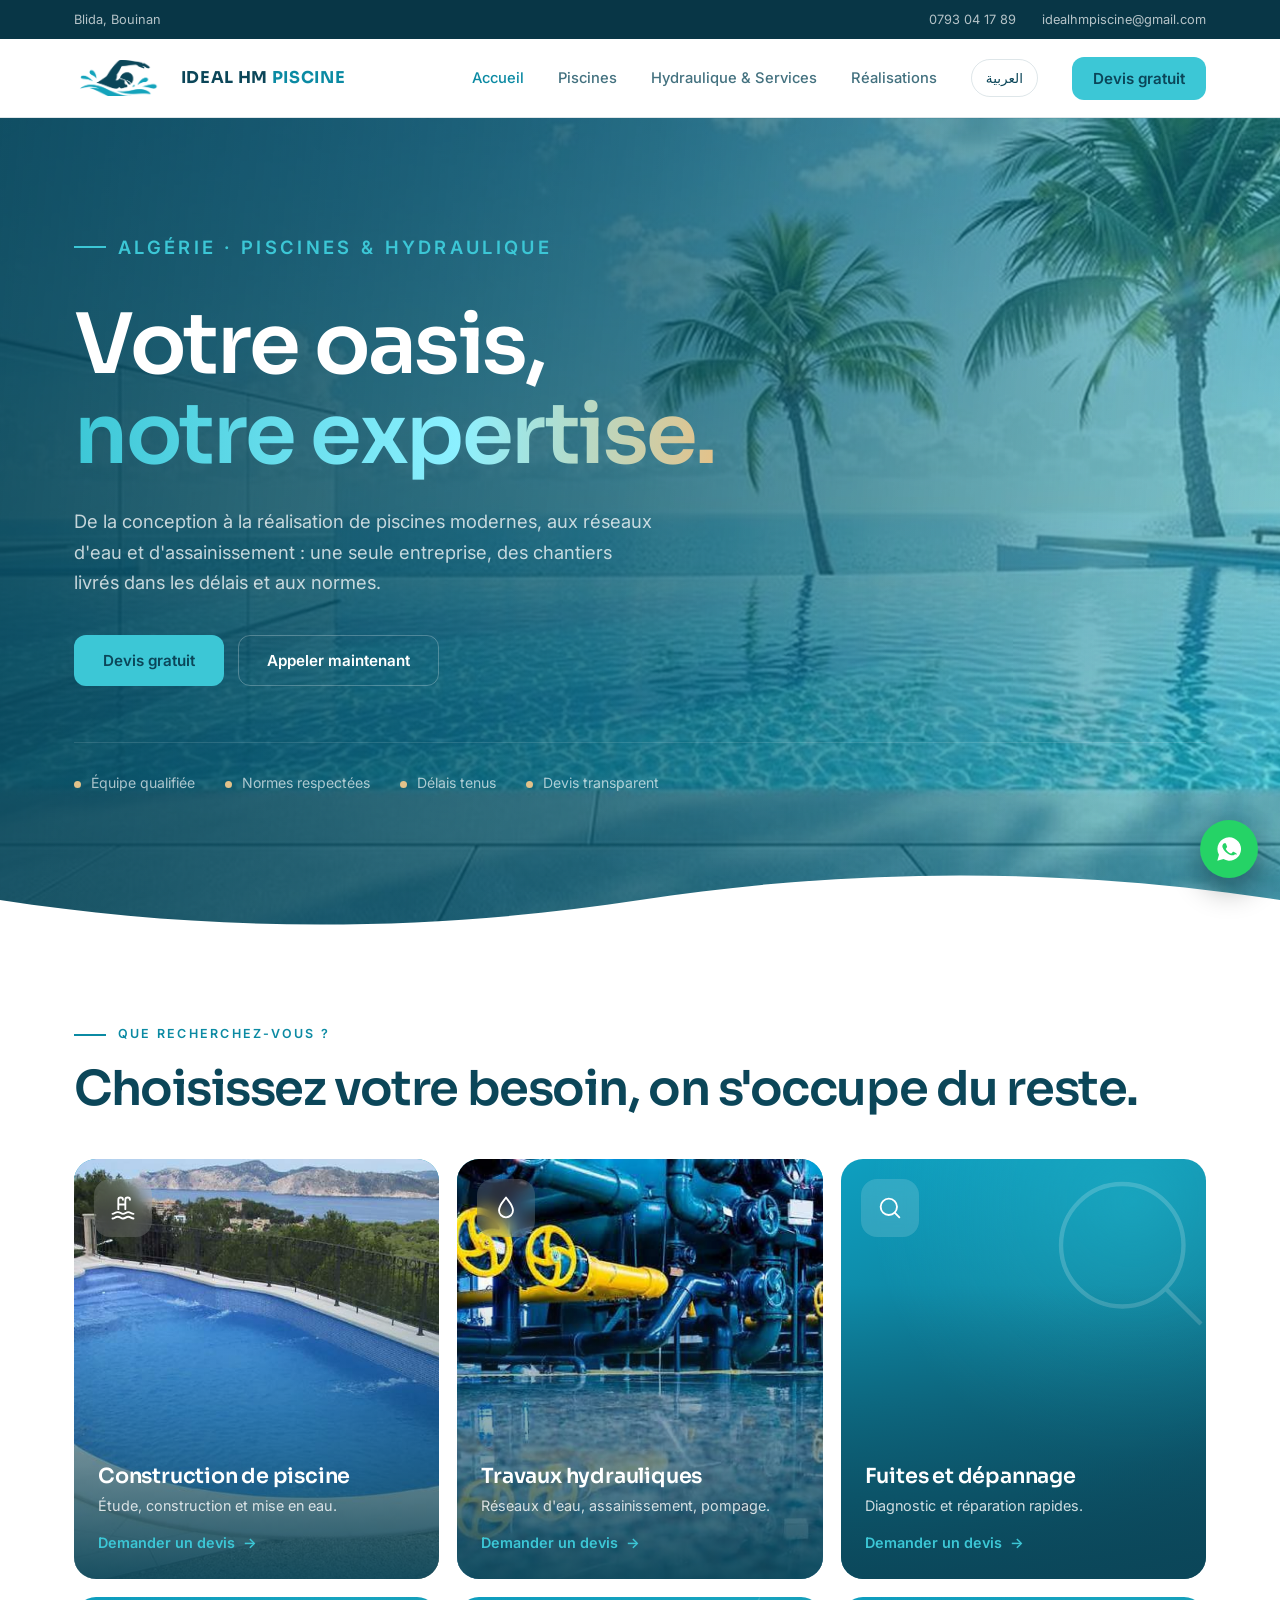
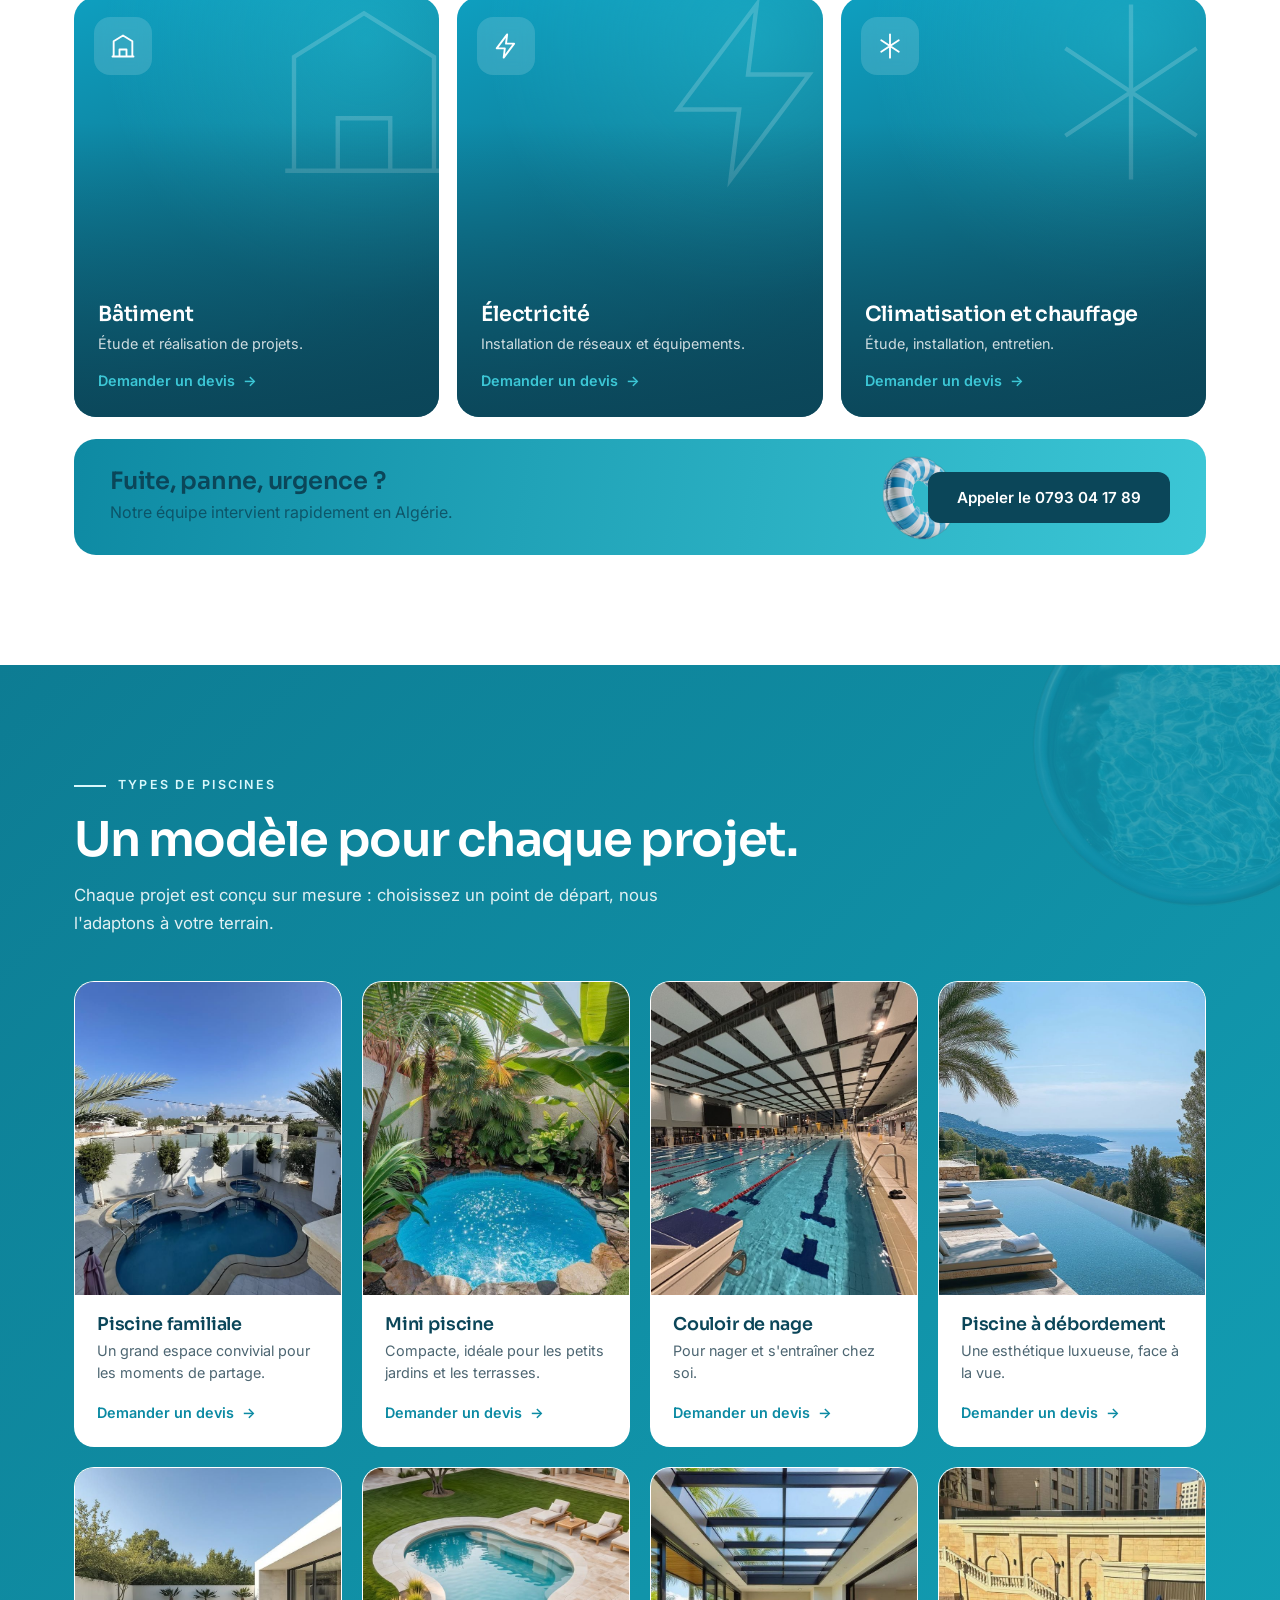
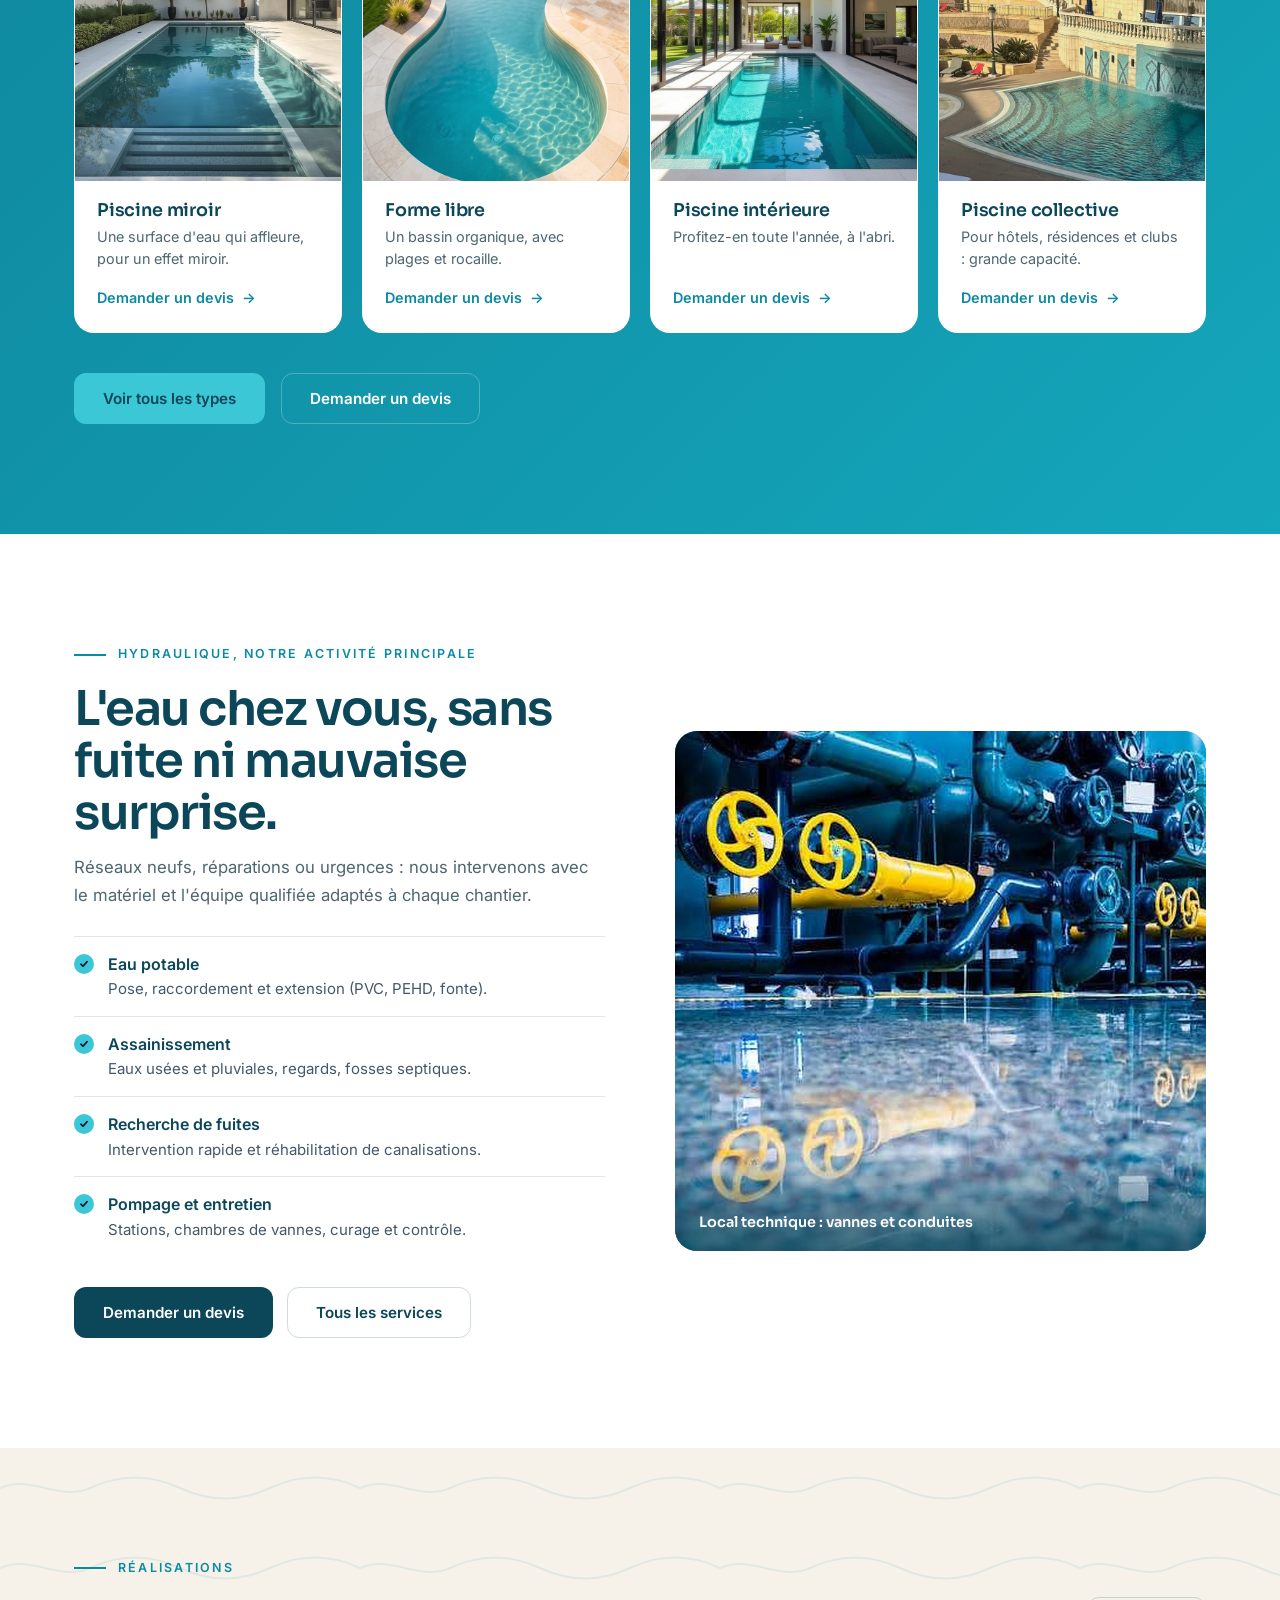
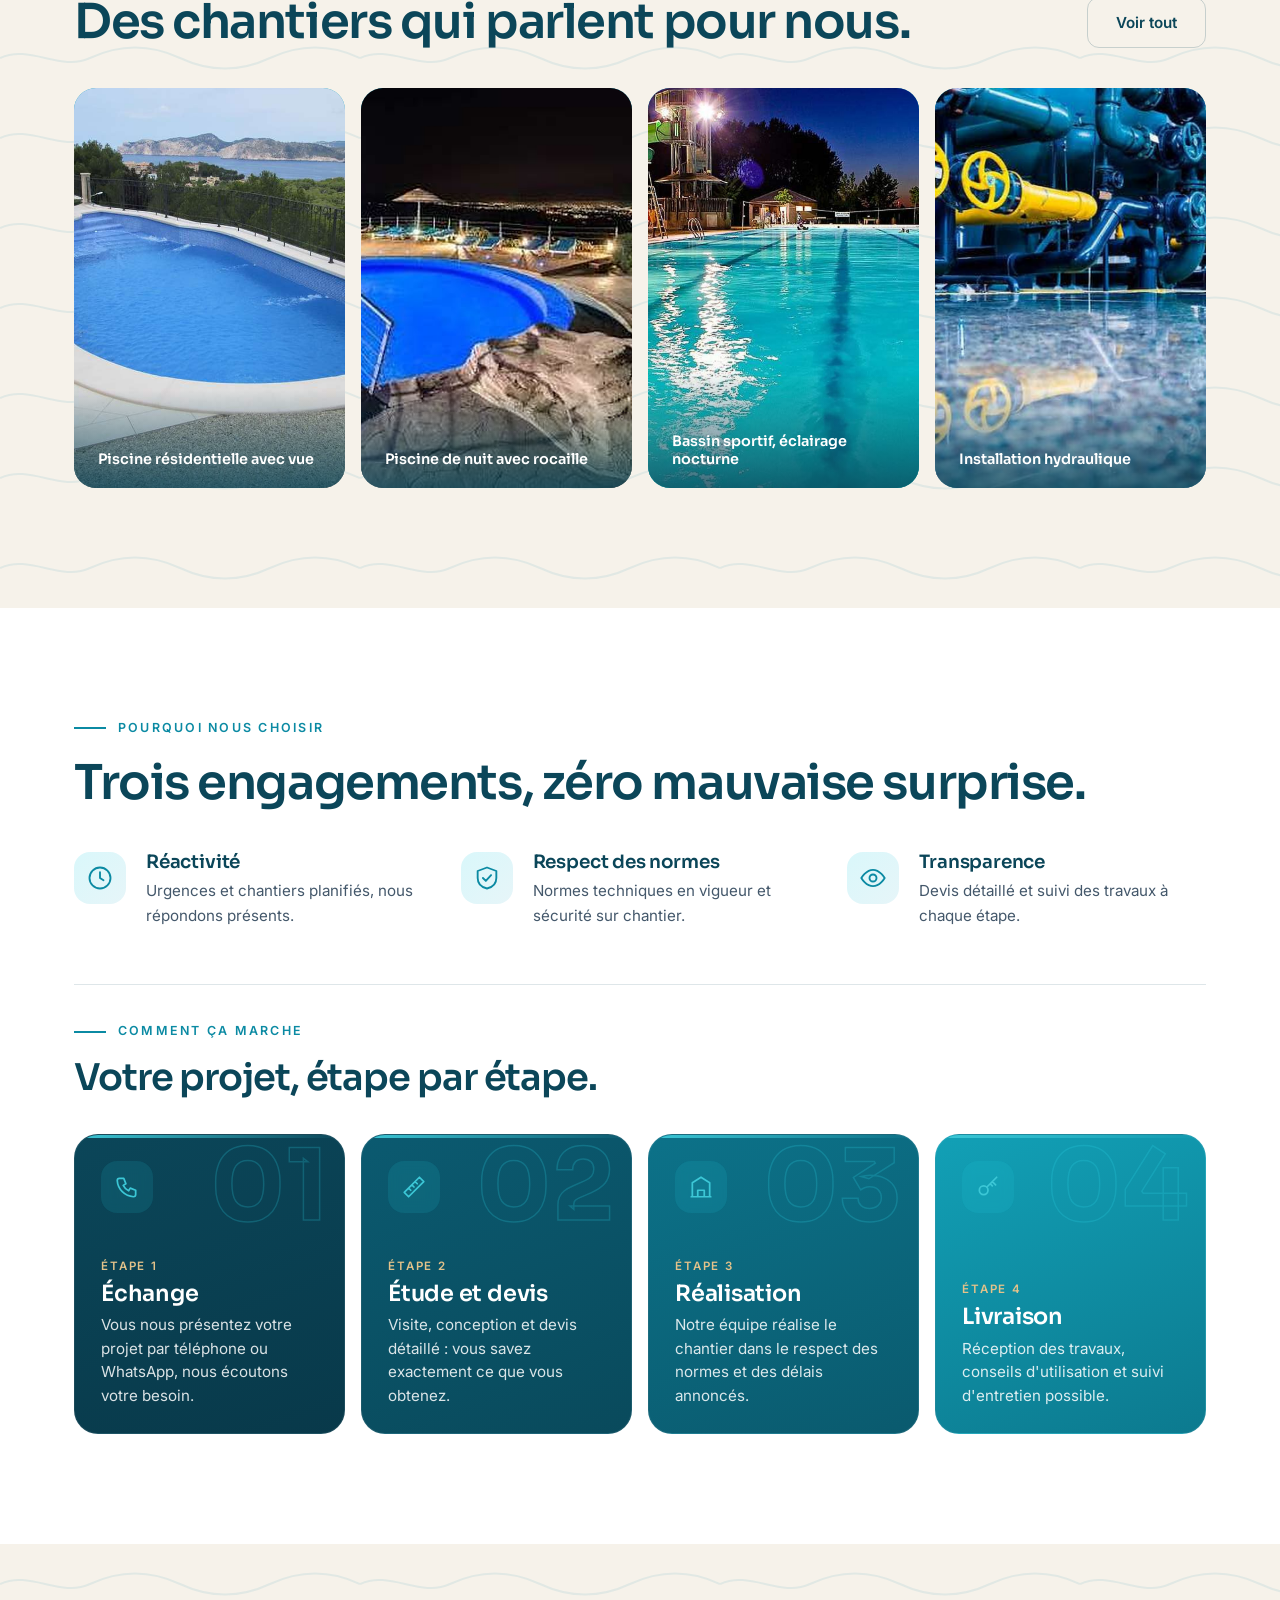
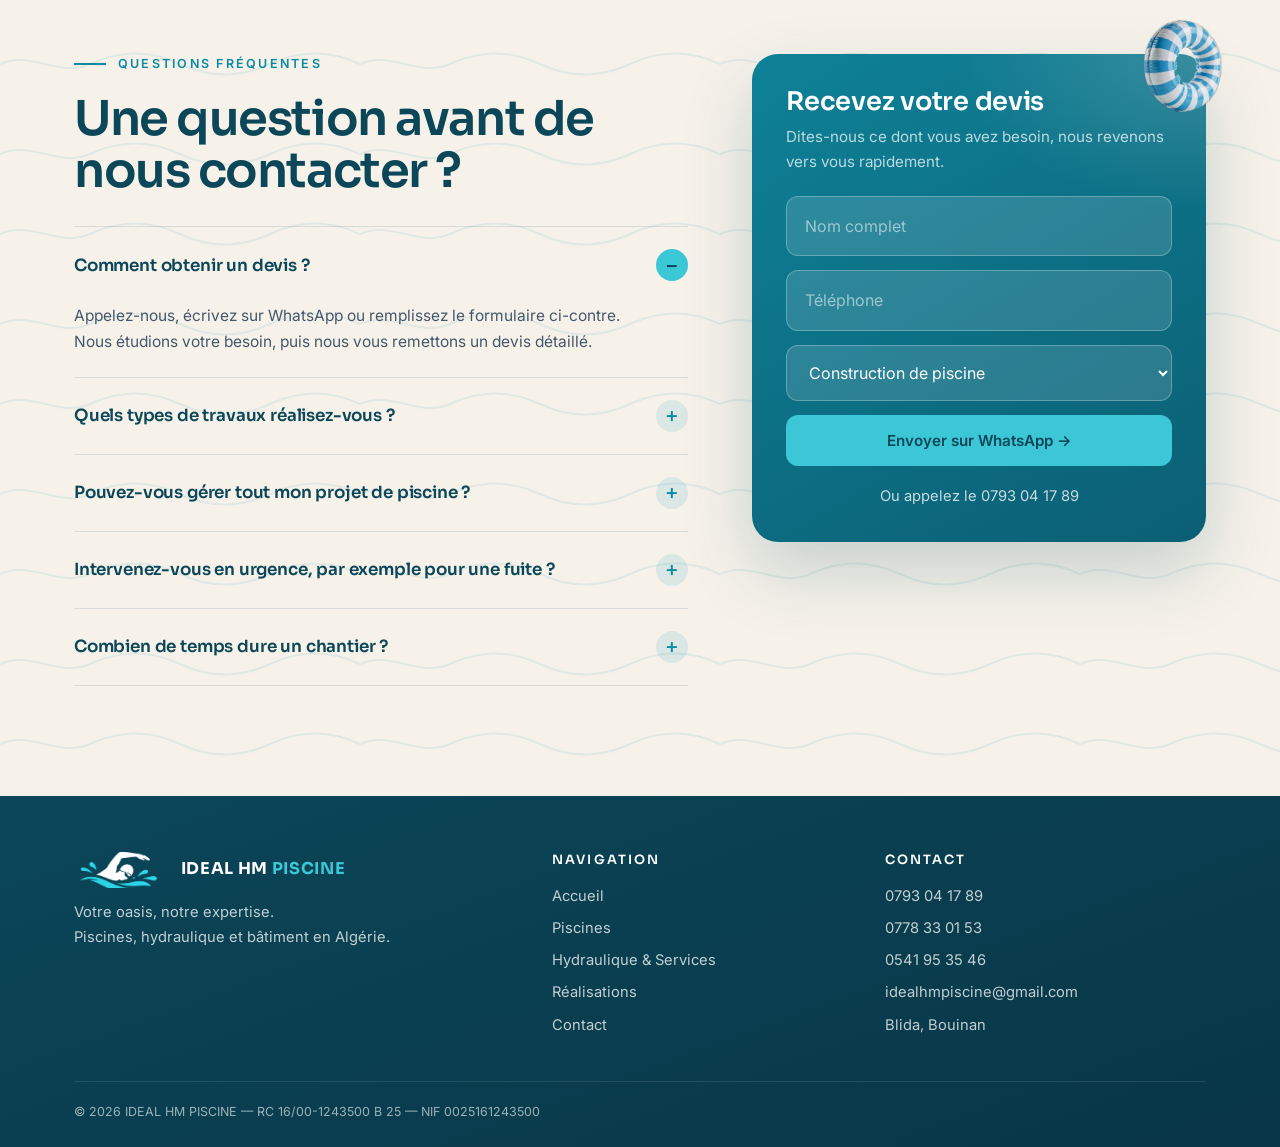
==== commit a7360935: "Add files via upload" ====
--- a/index.html
+++ b/index.html
@@ -6,7 +6,7 @@
 <script type="application/ld+json">{"@context":"https://schema.org","@type":"HomeAndConstructionBusiness","name":"IDEAL HM PISCINE","email":"idealhmpiscine@gmail.com","telephone":"+213793041789","address":{"@type":"PostalAddress","addressLocality":"Bouinan","addressRegion":"Blida","addressCountry":"DZ"}}</script>
 <section class="hero"><div class="hbg x"><i class="b1"></i><i class="b2"></i></div><div class="wrap"><p class="eyebrow" style="color:var(--yellow)">Algérie · Piscines & Hydraulique</p><h1>Votre oasis,<br><em>notre expertise.</em></h1><p>De la conception à la réalisation de piscines modernes, aux réseaux d'eau et d'assainissement : une seule entreprise, des chantiers livrés dans les délais et aux normes.</p><div class="cta"><a class="btn btn-y" href="/contact">Devis gratuit</a><a class="btn btn-o" href="tel:+213793041789">Appeler maintenant</a></div><div class="badges"><span>Équipe qualifiée</span><span>Normes respectées</span><span>Délais tenus</span><span>Devis transparent</span></div></div><svg class="wave" viewBox="0 0 1440 110" preserveAspectRatio="none"><path fill="#fff" d="M0 55c120 40 240 40 360 0s240-40 360 0 240 40 360 0 240-40 360 0V110H0z"/></svg></section><section class="tight"><div class="wrap"><p class="eyebrow">Que recherchez-vous ?</p><h2>Choisissez votre besoin, on s'occupe du reste.</h2><div class="tiles"><a class="tile rv big" href="/contact?s=Construction%20de%20piscine"><img src="/assets/work-1.jpg" alt="Construction de piscine" loading="lazy" onerror="this.remove()"><span class="ic"><svg><use href="#i-pool"/></svg></span><h3>Construction de piscine</h3><p>Étude, construction et mise en eau.</p><span class="more">Demander un devis <i>→</i></span></a><a class="tile rv " href="/contact?s=Travaux%20hydrauliques"><img src="/assets/work-4.jpg" alt="Travaux hydrauliques" loading="lazy" onerror="this.remove()"><span class="ic"><svg><use href="#i-drop"/></svg></span><h3>Travaux hydrauliques</h3><p>Réseaux d'eau, assainissement, pompage.</p><span class="more">Demander un devis <i>→</i></span></a><a class="tile rv " href="/contact?s=Fuites%20et%20d%C3%A9pannage"><svg class="bg"><use href="#i-search"/></svg><span class="ic"><svg><use href="#i-search"/></svg></span><h3>Fuites et dépannage</h3><p>Diagnostic et réparation rapides.</p><span class="more">Demander un devis <i>→</i></span></a><a class="tile rv " href="/contact?s=B%C3%A2timent"><svg class="bg"><use href="#i-build"/></svg><span class="ic"><svg><use href="#i-build"/></svg></span><h3>Bâtiment</h3><p>Étude et réalisation de projets.</p><span class="more">Demander un devis <i>→</i></span></a><a class="tile rv " href="/contact?s=%C3%89lectricit%C3%A9"><svg class="bg"><use href="#i-bolt"/></svg><span class="ic"><svg><use href="#i-bolt"/></svg></span><h3>Électricité</h3><p>Installation de réseaux et équipements.</p><span class="more">Demander un devis <i>→</i></span></a><a class="tile rv " href="/contact?s=Climatisation%20et%20chauffage"><svg class="bg"><use href="#i-snow"/></svg><span class="ic"><svg><use href="#i-snow"/></svg></span><h3>Climatisation et chauffage</h3><p>Étude, installation, entretien.</p><span class="more">Demander un devis <i>→</i></span></a></div><div class="urg rv"><div><h3>Fuite, panne, urgence ?</h3><p>Notre équipe intervient rapidement en Algérie.</p></div><a class="btn btn-b" href="tel:+213793041789">Appeler le 0793 04 17 89</a></div></div></section><section class="dk"><svg width="0" height="0" style="position:absolute" aria-hidden="true"><defs><linearGradient id="gw" x1="0" y1="0" x2="1" y2="1"><stop offset="0" stop-color="#6fe6f2"/><stop offset="1" stop-color="#0e9fc0"/></linearGradient><linearGradient id="gm" x1="0" y1="0" x2="1" y2="1"><stop offset="0" stop-color="#2a7a9b"/><stop offset="1" stop-color="#0a2540"/></linearGradient><linearGradient id="gs" x1="0" y1="0" x2="0" y2="1"><stop offset="0" stop-color="#bdeef7"/><stop offset="1" stop-color="#1b86ab"/></linearGradient></defs><symbol id="t-familiale" viewBox="0 0 160 120"><rect width="160" height="120" fill="#e9dfca"/><path d="M0 24h160M0 48h160M0 72h160M0 96h160" stroke="#d8ccb2" stroke-width=".7"/><rect x="22" y="22" width="102" height="66" rx="18" fill="url(#gw)" stroke="#fbf7ee" stroke-width="3.5"/><rect x="26" y="66" width="28" height="19" rx="7" fill="#c9f6fa" fill-opacity=".85"/><path d="M60 44c10-6 18 6 28 0s16 6 26 0M52 58c9-5 16 5 25 0" stroke="#fff" stroke-opacity=".38" stroke-width="1.3" fill="none" stroke-linecap="round"/><rect x="134" y="28" width="14" height="28" rx="3" fill="#fff"/><rect x="136" y="30" width="10" height="9" rx="2" fill="#cfd8dc"/><rect x="134" y="64" width="14" height="28" rx="3" fill="#fff"/><rect x="136" y="66" width="10" height="9" rx="2" fill="#cfd8dc"/><circle cx="30" cy="104" r="7" fill="#3f9d5a"/><circle cx="28" cy="102" r="3.9" fill="#2d7d46"/><circle cx="112" cy="104" r="6" fill="#3f9d5a"/><circle cx="110" cy="102" r="3.3" fill="#2d7d46"/></symbol><symbol id="t-mini" viewBox="0 0 160 120"><rect width="160" height="120" fill="#e9dfca"/><path d="M0 24h160M0 48h160M0 72h160M0 96h160" stroke="#d8ccb2" stroke-width=".7"/><rect x="50" y="34" width="62" height="46" rx="11" fill="url(#gw)" stroke="#fbf7ee" stroke-width="3.5"/><path d="M62 52c7-5 13 5 20 0s12 5 18 0" stroke="#fff" stroke-opacity=".38" stroke-width="1.3" fill="none" stroke-linecap="round"/><rect x="122" y="40" width="14" height="28" rx="3" fill="#fff"/><rect x="124" y="42" width="10" height="9" rx="2" fill="#cfd8dc"/><circle cx="30" cy="30" r="9" fill="#3f9d5a"/><circle cx="28" cy="28" r="5.0" fill="#2d7d46"/><circle cx="134" cy="100" r="8" fill="#3f9d5a"/><circle cx="132" cy="98" r="4.4" fill="#2d7d46"/><circle cx="24" cy="92" r="6" fill="#3f9d5a"/><circle cx="22" cy="90" r="3.3" fill="#2d7d46"/></symbol><symbol id="t-couloir-de-nage" viewBox="0 0 160 120"><rect width="160" height="120" fill="#e9dfca"/><path d="M0 24h160M0 48h160M0 72h160M0 96h160" stroke="#d8ccb2" stroke-width=".7"/><rect x="10" y="34" width="140" height="52" rx="5" fill="url(#gw)" stroke="#fbf7ee" stroke-width="3.5"/><path d="M10 51.3h140M10 68.7h140" stroke="#0a2540" stroke-opacity=".4" stroke-width="1.5" stroke-dasharray="6 5"/><path d="M18 34v52M142 34v52" stroke="#0a2540" stroke-opacity=".3" stroke-width="1.2"/><path d="M40 44c8-4 14 4 22 0s14 4 22 0" stroke="#fff" stroke-opacity=".38" stroke-width="1.3" fill="none" stroke-linecap="round"/><circle cx="20" cy="102" r="7" fill="#3f9d5a"/><circle cx="18" cy="100" r="3.9" fill="#2d7d46"/><circle cx="140" cy="104" r="6" fill="#3f9d5a"/><circle cx="138" cy="102" r="3.3" fill="#2d7d46"/></symbol><symbol id="t-debordement" viewBox="0 0 160 120"><rect width="160" height="120" fill="url(#gs)"/><circle cx="130" cy="24" r="9" fill="#fff" fill-opacity=".75"/><path d="M0 58h160" stroke="#fff" stroke-opacity=".5" stroke-width="1"/><path d="M0 58V120H160V58z" fill="#e9dfca" opacity="0"/><rect y="64" width="160" height="56" fill="#e9dfca"/><path d="M14 64h132v36a10 10 0 0 1-10 10H24a10 10 0 0 1-10-10z" fill="url(#gw)" stroke="#fbf7ee" stroke-width="3.5"/><path d="M14 64h132" stroke="#fff" stroke-width="2.5"/><path d="M30 80c10-5 18 5 28 0s18 5 28 0s16 5 24 0" stroke="#fff" stroke-opacity=".38" stroke-width="1.3" fill="none" stroke-linecap="round"/></symbol><symbol id="t-miroir" viewBox="0 0 160 120"><rect width="160" height="120" fill="#e9dfca"/><path d="M0 24h160M0 48h160M0 72h160M0 96h160" stroke="#d8ccb2" stroke-width=".7"/><rect x="14" y="30" width="132" height="52" rx="3" fill="url(#gm)" stroke="#fbf7ee" stroke-width="3"/><path d="M28 44h54M52 54h72M36 66h46M96 70h32" stroke="#fff" stroke-opacity=".4" stroke-width="1.5" stroke-linecap="round"/><circle cx="24" cy="100" r="8" fill="#3f9d5a"/><circle cx="22" cy="98" r="4.4" fill="#2d7d46"/><circle cx="136" cy="98" r="7" fill="#3f9d5a"/><circle cx="134" cy="96" r="3.9" fill="#2d7d46"/><rect x="112" y="92" width="14" height="16" rx="3" fill="#fff"/><rect x="114" y="94" width="10" height="9" rx="2" fill="#cfd8dc"/></symbol><symbol id="t-forme-libre" viewBox="0 0 160 120"><rect width="160" height="120" fill="#e9dfca"/><path d="M0 24h160M0 48h160M0 72h160M0 96h160" stroke="#d8ccb2" stroke-width=".7"/><path d="M26 58c-8-22 14-38 38-33s30-12 52-4 28 26 8 42-38 8-54 16-34-2-44-21z" fill="url(#gw)" stroke="#fbf7ee" stroke-width="3.5"/><circle cx="30" cy="70" r="6" fill="#9aa5ad"/><circle cx="29" cy="69" r="3.3" fill="#b8c2c9"/><circle cx="40" cy="86" r="5" fill="#9aa5ad"/><circle cx="39" cy="85" r="2.8" fill="#b8c2c9"/><circle cx="62" cy="94" r="6" fill="#9aa5ad"/><circle cx="61" cy="93" r="3.3" fill="#b8c2c9"/><circle cx="86" cy="100" r="5" fill="#9aa5ad"/><circle cx="85" cy="99" r="2.8" fill="#b8c2c9"/><circle cx="112" cy="84" r="6" fill="#9aa5ad"/><circle cx="111" cy="83" r="3.3" fill="#b8c2c9"/><circle cx="132" cy="64" r="5" fill="#9aa5ad"/><circle cx="131" cy="63" r="2.8" fill="#b8c2c9"/><circle cx="126" cy="36" r="6" fill="#9aa5ad"/><circle cx="125" cy="35" r="3.3" fill="#b8c2c9"/><circle cx="98" cy="24" r="5" fill="#9aa5ad"/><circle cx="97" cy="23" r="2.8" fill="#b8c2c9"/><path d="M56 48c8-5 15 4 24 0s14 5 22 0M48 66c8-4 14 4 22 0" stroke="#fff" stroke-opacity=".38" stroke-width="1.3" fill="none" stroke-linecap="round"/><circle cx="18" cy="28" r="9" fill="#3f9d5a"/><circle cx="16" cy="26" r="5.0" fill="#2d7d46"/><circle cx="142" cy="100" r="8" fill="#3f9d5a"/><circle cx="140" cy="98" r="4.4" fill="#2d7d46"/></symbol><symbol id="t-interieure" viewBox="0 0 160 120"><rect width="160" height="120" fill="#f1efe8"/><rect x="0" y="0" width="160" height="30" fill="#cfeff6"/><path d="M40 0v30M80 0v30M120 0v30M0 30h160" stroke="#fff" stroke-width="2.5"/><path d="M0 50h160M0 70h160M0 90h160M0 110h160M32 30v90M64 30v90M96 30v90M128 30v90" stroke="#e0dccf" stroke-width=".7"/><rect x="24" y="44" width="112" height="60" rx="9" fill="url(#gw)" stroke="#fbf7ee" stroke-width="3.5"/><path d="M44 62c9-5 16 5 25 0s16 5 25 0" stroke="#fff" stroke-opacity=".38" stroke-width="1.3" fill="none" stroke-linecap="round"/><circle cx="12" cy="106" r="6" fill="#3f9d5a"/><circle cx="10" cy="104" r="3.3" fill="#2d7d46"/></symbol><symbol id="t-collective" viewBox="0 0 160 120"><rect width="160" height="120" fill="#e9dfca"/><path d="M0 24h160M0 48h160M0 72h160M0 96h160" stroke="#d8ccb2" stroke-width=".7"/><rect x="8" y="22" width="100" height="78" rx="9" fill="url(#gw)" stroke="#fbf7ee" stroke-width="3.5"/><path d="M8 48h100M8 74h100" stroke="#0a2540" stroke-opacity=".35" stroke-width="1.4" stroke-dasharray="6 5"/><rect x="116" y="22" width="36" height="40" rx="8" fill="url(#gw)" stroke="#fbf7ee" stroke-width="3.5"/><path d="M24 38c8-4 14 4 22 0s14 4 22 0" stroke="#fff" stroke-opacity=".38" stroke-width="1.3" fill="none" stroke-linecap="round"/><circle cx="134" cy="90" r="11" fill="#fff"/><circle cx="134" cy="90" r="6" fill="#f2c879"/><circle cx="114" cy="106" r="7" fill="#fff"/><circle cx="114" cy="106" r="4" fill="#f2c879"/></symbol></svg><div class="wrap"><p class="eyebrow">Types de piscines</p><h2>Un modèle pour chaque projet.</h2><p class="lead">Chaque projet est conçu sur mesure : choisissez un point de départ, nous l'adaptons à votre terrain.</p><div class="types r"><a class="tp rv" href="/contact?s=Piscine%20familiale"><div class="tpi"><svg class="pl" viewBox="0 0 160 120" preserveAspectRatio="xMidYMid slice"><use href="#t-familiale"/></svg><img src="/assets/type-familiale.jpg" alt="Piscine familiale" loading="lazy" onerror="this.remove()"></div><div class="tpb"><h3>Piscine familiale</h3><p>Un grand espace convivial pour les moments de partage.</p><span class="more">Demander un devis <i>→</i></span></div></a><a class="tp rv" href="/contact?s=Mini%20piscine"><div class="tpi"><svg class="pl" viewBox="0 0 160 120" preserveAspectRatio="xMidYMid slice"><use href="#t-mini"/></svg><img src="/assets/type-mini.jpg" alt="Mini piscine" loading="lazy" onerror="this.remove()"></div><div class="tpb"><h3>Mini piscine</h3><p>Compacte, idéale pour les petits jardins et les terrasses.</p><span class="more">Demander un devis <i>→</i></span></div></a><a class="tp rv" href="/contact?s=Couloir%20de%20nage"><div class="tpi"><svg class="pl" viewBox="0 0 160 120" preserveAspectRatio="xMidYMid slice"><use href="#t-couloir-de-nage"/></svg><img src="/assets/type-couloir-de-nage.jpg" alt="Couloir de nage" loading="lazy" onerror="this.remove()"></div><div class="tpb"><h3>Couloir de nage</h3><p>Pour nager et s'entraîner chez soi.</p><span class="more">Demander un devis <i>→</i></span></div></a><a class="tp rv" href="/contact?s=Piscine%20%C3%A0%20d%C3%A9bordement"><div class="tpi"><svg class="pl" viewBox="0 0 160 120" preserveAspectRatio="xMidYMid slice"><use href="#t-debordement"/></svg><img src="/assets/type-debordement.jpg" alt="Piscine à débordement" loading="lazy" onerror="this.remove()"></div><div class="tpb"><h3>Piscine à débordement</h3><p>Une esthétique luxueuse, face à la vue.</p><span class="more">Demander un devis <i>→</i></span></div></a><a class="tp rv" href="/contact?s=Piscine%20miroir"><div class="tpi"><svg class="pl" viewBox="0 0 160 120" preserveAspectRatio="xMidYMid slice"><use href="#t-miroir"/></svg><img src="/assets/type-miroir.jpg" alt="Piscine miroir" loading="lazy" onerror="this.remove()"></div><div class="tpb"><h3>Piscine miroir</h3><p>Une surface d'eau qui affleure, pour un effet miroir.</p><span class="more">Demander un devis <i>→</i></span></div></a><a class="tp rv" href="/contact?s=Forme%20libre"><div class="tpi"><svg class="pl" viewBox="0 0 160 120" preserveAspectRatio="xMidYMid slice"><use href="#t-forme-libre"/></svg><img src="/assets/type-forme-libre.jpg" alt="Forme libre" loading="lazy" onerror="this.remove()"></div><div class="tpb"><h3>Forme libre</h3><p>Un bassin organique, avec plages et rocaille.</p><span class="more">Demander un devis <i>→</i></span></div></a><a class="tp rv" href="/contact?s=Piscine%20int%C3%A9rieure"><div class="tpi"><svg class="pl" viewBox="0 0 160 120" preserveAspectRatio="xMidYMid slice"><use href="#t-interieure"/></svg><img src="/assets/type-interieure.jpg" alt="Piscine intérieure" loading="lazy" onerror="this.remove()"></div><div class="tpb"><h3>Piscine intérieure</h3><p>Profitez-en toute l'année, à l'abri.</p><span class="more">Demander un devis <i>→</i></span></div></a><a class="tp rv" href="/contact?s=Piscine%20collective"><div class="tpi"><svg class="pl" viewBox="0 0 160 120" preserveAspectRatio="xMidYMid slice"><use href="#t-collective"/></svg><img src="/assets/type-collective.jpg" alt="Piscine collective" loading="lazy" onerror="this.remove()"></div><div class="tpb"><h3>Piscine collective</h3><p>Pour hôtels, résidences et clubs : grande capacité.</p><span class="more">Demander un devis <i>→</i></span></div></a></div><div class="tfoot"><a class="btn btn-y" href="/piscines#types">Voir tous les types</a><a class="btn btn-o" href="/contact">Demander un devis</a></div></div></section><section><div class="wrap split rev"><div class="rv"><p class="eyebrow">Hydraulique, notre activité principale</p><h2>L'eau chez vous, sans fuite ni mauvaise surprise.</h2><p class="lead">Réseaux neufs, réparations ou urgences : nous intervenons avec le matériel et l'équipe qualifiée adaptés à chaque chantier.</p><ul class="check"><li><b>Eau potable</b><span>Pose, raccordement et extension (PVC, PEHD, fonte).</span></li><li><b>Assainissement</b><span>Eaux usées et pluviales, regards, fosses septiques.</span></li><li><b>Recherche de fuites</b><span>Intervention rapide et réhabilitation de canalisations.</span></li><li><b>Pompage et entretien</b><span>Stations, chambres de vannes, curage et contrôle.</span></li></ul><div class="cta"><a class="btn btn-b" href="/contact?s=Travaux%20hydrauliques">Demander un devis</a><a class="btn btn-line" href="/services">Tous les services</a></div></div><div class="ph tall rv"><img src="/assets/work-4.jpg" alt="Installation hydraulique" loading="lazy" onerror="this.remove()"><span>Local technique : vannes et conduites</span></div></div></section><section class="alt"><div class="wrap"><div class="head2"><div><p class="eyebrow">Réalisations</p><h2>Des chantiers qui parlent pour nous.</h2></div><a class="btn btn-line" href="/realisations">Voir tout</a></div><div class="rail"><div class="ph rv"><img src="/assets/work-1.jpg" alt="Piscine résidentielle avec vue" loading="lazy" onerror="this.remove()"><span>Piscine résidentielle avec vue</span></div><div class="ph rv"><img src="/assets/work-2.jpg" alt="Piscine de nuit avec rocaille" loading="lazy" onerror="this.remove()"><span>Piscine de nuit avec rocaille</span></div><div class="ph rv"><img src="/assets/work-3.jpg" alt="Bassin sportif, éclairage nocturne" loading="lazy" onerror="this.remove()"><span>Bassin sportif, éclairage nocturne</span></div><div class="ph rv"><img src="/assets/work-4.jpg" alt="Installation hydraulique" loading="lazy" onerror="this.remove()"><span>Installation hydraulique</span></div></div></div></section><section><div class="wrap"><p class="eyebrow">Pourquoi nous choisir</p><h2>Trois engagements, zéro mauvaise surprise.</h2><div class="trio"><div class="why"><span class="ic"><svg><use href="#i-clock"/></svg></span><div><h3>Réactivité</h3><p>Urgences et chantiers planifiés, nous répondons présents.</p></div></div><div class="why"><span class="ic"><svg><use href="#i-shield"/></svg></span><div><h3>Respect des normes</h3><p>Normes techniques en vigueur et sécurité sur chantier.</p></div></div><div class="why"><span class="ic"><svg><use href="#i-eye"/></svg></span><div><h3>Transparence</h3><p>Devis détaillé et suivi des travaux à chaque étape.</p></div></div></div><div class="flow rv"><p class="eyebrow">Comment ça marche</p><h2>Votre projet, étape par étape.</h2><p class="hint">Glissez pour découvrir les étapes</p><div class="sw"><div class="sc" data-n="01"><span class="si"><svg><use href="#i-phone"/></svg></span><div><small>Étape 1</small><h3>Échange</h3><p>Vous nous présentez votre projet par téléphone ou WhatsApp, nous écoutons votre besoin.</p></div></div><div class="sc" data-n="02"><span class="si"><svg><use href="#i-ruler"/></svg></span><div><small>Étape 2</small><h3>Étude et devis</h3><p>Visite, conception et devis détaillé : vous savez exactement ce que vous obtenez.</p></div></div><div class="sc" data-n="03"><span class="si"><svg><use href="#i-build"/></svg></span><div><small>Étape 3</small><h3>Réalisation</h3><p>Notre équipe réalise le chantier dans le respect des normes et des délais annoncés.</p></div></div><div class="sc" data-n="04"><span class="si"><svg><use href="#i-key"/></svg></span><div><small>Étape 4</small><h3>Livraison</h3><p>Réception des travaux, conseils d'utilisation et suivi d'entretien possible.</p></div></div><a class="sc cta" href="/contact"><span class="si"><svg><use href="#i-pool"/></svg></span><div><h3>Prêt à démarrer ?</h3><p>Demandez votre devis gratuit, nous revenons vers vous rapidement.</p></div><span class="btn btn-b">Demander un devis →</span></a></div><div class="prog"><i></i><i></i><i></i><i></i><i></i></div></div></div></section><section class="alt"><div class="wrap"><div class="faqgrid"><div class="rv"><p class="eyebrow">Questions fréquentes</p><h2>Une question avant de nous contacter ?</h2><div class="faq"><details open><summary>Comment obtenir un devis ?</summary><p>Appelez-nous, écrivez sur WhatsApp ou remplissez le formulaire ci-contre. Nous étudions votre besoin, puis nous vous remettons un devis détaillé.</p></details><details><summary>Quels types de travaux réalisez-vous ?</summary><p>La construction de piscines et les travaux hydrauliques (eau potable, assainissement, fuites, pompage), ainsi que le bâtiment, l'électricité, la climatisation, le chauffage et l'entretien.</p></details><details><summary>Pouvez-vous gérer tout mon projet de piscine ?</summary><p>Oui. Nous intervenons de l'étude à la livraison, avec un seul interlocuteur : conception, construction, hydraulique et équipements.</p></details><details><summary>Intervenez-vous en urgence, par exemple pour une fuite ?</summary><p>La réactivité est l'un de nos engagements. Appelez-nous directement pour une urgence : nous organisons l'intervention au plus vite.</p></details><details><summary>Combien de temps dure un chantier ?</summary><p>Cela dépend du projet (type de travaux, taille, terrain). Le calendrier est précisé dans votre devis avant le début des travaux.</p></details></div></div>
 <div class="qf rv"><h3>Recevez votre devis</h3><p>Dites-nous ce dont vous avez besoin, nous revenons vers vous rapidement.</p>
-<form id="devis"><input name="nom" placeholder="Nom complet" required autocomplete="name"><input name="tel" type="tel" placeholder="Téléphone" required autocomplete="tel"><select name="service" aria-label="Service"><option>Construction de piscine</option><option>Travaux hydrauliques</option><option>Recherche de fuites / dépannage</option><option>Bâtiment</option><option>Électricité</option><option>Climatisation et chauffage</option><option>Entretien</option></select><button class="btn btn-y" type="submit" style="justify-content:center">Envoyer sur WhatsApp →</button></form>
+<form id="devis"><input name="website" tabindex="-1" autocomplete="off" aria-hidden="true" style="position:absolute;left:-9999px"><input name="nom" placeholder="Nom complet" required autocomplete="name"><input name="tel" type="tel" placeholder="Téléphone" required autocomplete="tel"><select name="service" aria-label="Service"><option>Construction de piscine</option><option>Travaux hydrauliques</option><option>Recherche de fuites / dépannage</option><option>Bâtiment</option><option>Électricité</option><option>Climatisation et chauffage</option><option>Entretien</option></select><button class="btn btn-y" type="submit" style="justify-content:center">Envoyer sur WhatsApp →</button></form>
 <a class="qcall" href="tel:+213793041789">Ou appelez le 0793 04 17 89</a></div></div></div><script type="application/ld+json">{"@context": "https://schema.org", "@type": "FAQPage", "mainEntity": [{"@type": "Question", "name": "Comment obtenir un devis ?", "acceptedAnswer": {"@type": "Answer", "text": "Appelez-nous, écrivez sur WhatsApp ou remplissez le formulaire ci-contre. Nous étudions votre besoin, puis nous vous remettons un devis détaillé."}}, {"@type": "Question", "name": "Quels types de travaux réalisez-vous ?", "acceptedAnswer": {"@type": "Answer", "text": "La construction de piscines et les travaux hydrauliques (eau potable, assainissement, fuites, pompage), ainsi que le bâtiment, l'électricité, la climatisation, le chauffage et l'entretien."}}, {"@type": "Question", "name": "Pouvez-vous gérer tout mon projet de piscine ?", "acceptedAnswer": {"@type": "Answer", "text": "Oui. Nous intervenons de l'étude à la livraison, avec un seul interlocuteur : conception, construction, hydraulique et équipements."}}, {"@type": "Question", "name": "Intervenez-vous en urgence, par exemple pour une fuite ?", "acceptedAnswer": {"@type": "Answer", "text": "La réactivité est l'un de nos engagements. Appelez-nous directement pour une urgence : nous organisons l'intervention au plus vite."}}, {"@type": "Question", "name": "Combien de temps dure un chantier ?", "acceptedAnswer": {"@type": "Answer", "text": "Cela dépend du projet (type de travaux, taille, terrain). Le calendrier est précisé dans votre devis avant le début des travaux."}}]}</script></section>
 
-</main><footer><div class="wrap"><div class="fg"><div class="fb"><a href="/" class="brand"><img src="/assets/mark-white.png" alt=""><span class="wm">IDEAL HM <b>PISCINE</b></span></a><p>Votre oasis, notre expertise.<br>Piscines, hydraulique et bâtiment en Algérie.</p></div><nav class="fn"><h4>Navigation</h4><a href="/">Accueil</a><a href="/piscines" >Piscines</a><a href="/services" >Hydraulique & Services</a><a href="/realisations" >Réalisations</a><a href="/contact" >Contact</a></nav><div class="fc"><h4>Contact</h4><a href="tel:+213793041789">0793 04 17 89</a><a href="tel:+213778330153">0778 33 01 53</a><a href="tel:+213541953546">0541 95 35 46</a><a href="mailto:idealhmpiscine@gmail.com">idealhmpiscine@gmail.com</a><span>Blida, Bouinan</span></div></div><div class="copy">© 2026 IDEAL HM PISCINE — RC 16/00-1243500 B 25 — NIF 0025161243500</div></div></footer><a class="wa" href="https://wa.me/213793041789?text=Bonjour, je souhaite un devis." target="_blank" rel="noopener" aria-label="WhatsApp"><svg width="28" height="28" viewBox="0 0 24 24" fill="#fff"><path d="M12 2a10 10 0 0 0-8.6 15L2 22l5.2-1.4A10 10 0 1 0 12 2zm5.2 14.2c-.2.6-1.3 1.2-1.8 1.2-.5.1-1 .2-3.3-.7-2.8-1.2-4.6-4-4.7-4.2-.1-.2-1.1-1.500-1.100-2.800s.7-2 1-2.300c.2-.3.6-.3.8-.3h.6c.2 0 .5-.1.7.5l.9 2.200c.1.200.1.400 0 .600l-.4.600-.4.500c-.2.200-.3.400-.1.700.2.300.8 1.300 1.700 2.100 1.100 1 2.100 1.300 2.400 1.500.3.100.5.100.7-.1l1-1.200c.2-.3.4-.2.7-.1l2 1c.3.1.5.2.5.4.1.100.1.700-.1 1.300z"/></svg></a><div class="mbar"><a href="tel:+213793041789">Appeler</a><a class="p" href="/contact">Devis gratuit</a></div><script src="/assets/script.js"></script></body></html>+</main><footer><div class="wrap"><div class="fg"><div class="fb"><a href="/" class="brand"><img src="/assets/mark-white.png" alt=""><span class="wm">IDEAL HM <b>PISCINE</b></span></a><p>Votre oasis, notre expertise.<br>Piscines, hydraulique et bâtiment en Algérie.</p></div><nav class="fn"><h4>Navigation</h4><a href="/">Accueil</a><a href="/piscines" >Piscines</a><a href="/services" >Hydraulique & Services</a><a href="/realisations" >Réalisations</a><a href="/contact" >Contact</a></nav><div class="fc"><h4>Contact</h4><a href="tel:+213793041789">0793 04 17 89</a><a href="tel:+213778330153">0778 33 01 53</a><a href="tel:+213541953546">0541 95 35 46</a><a href="mailto:idealhmpiscine@gmail.com">idealhmpiscine@gmail.com</a><span>Blida, Bouinan</span></div></div><div class="copy">© 2026 IDEAL HM PISCINE — RC 16/00-1243500 B 25 — NIF 0025161243500</div></div></footer><a class="wa" href="https://wa.me/213793041789?text=Bonjour, je souhaite un devis." target="_blank" rel="noopener" aria-label="WhatsApp"><svg width="28" height="28" viewBox="0 0 24 24" fill="#fff"><path d="M12 2a10 10 0 0 0-8.6 15L2 22l5.2-1.4A10 10 0 1 0 12 2zm5.2 14.2c-.2.6-1.3 1.2-1.8 1.2-.5.1-1 .2-3.3-.7-2.8-1.2-4.6-4-4.7-4.2-.1-.2-1.1-1.500-1.100-2.800s.7-2 1-2.300c.2-.3.6-.3.8-.3h.6c.2 0 .5-.1.7.5l.9 2.200c.1.200.1.400 0 .600l-.4.600-.4.500c-.2.200-.3.400-.1.700.2.300.8 1.300 1.700 2.100 1.100 1 2.100 1.300 2.400 1.500.3.100.5.100.7-.1l1-1.200c.2-.3.4-.2.7-.1l2 1c.3.1.5.2.5.4.1.100.1.700-.1 1.300z"/></svg></a><div class="mbar"><a href="tel:+213793041789">Appeler</a><a class="p" href="/contact">Devis gratuit</a></div><script src="/assets/config.js"></script><script src="/assets/data.js" defer></script><script src="/assets/script.js"></script></body></html>
--- a/assets/style.css
+++ b/assets/style.css
@@ -1,4 +1,4 @@
-:root{--ink:#04121f;--deep:#0a2540;--aqua:#2dd4e6;--aq2:#0e9fc0;--sand:#f2c879;--yellow:var(--aqua);--mut:#5a6b7c;--bg:#f2f6f9;--line:#0a25401a;--r:22px}
+:root{--ink:#0b4659;--deep:#0b4659;--aqua:#2dd4e6;--aq2:#0e9fc0;--sand:#f2c879;--yellow:var(--aqua);--mut:#5a6b7c;--bg:#f2f6f9;--line:#0b46591a;--r:22px}
 *{box-sizing:border-box;margin:0}html{scroll-behavior:smooth}
 body{font-family:Inter,system-ui,sans-serif;color:var(--ink);background:#fff;line-height:1.65;-webkit-font-smoothing:antialiased}
 img{max-width:100%;display:block}a{color:inherit;text-decoration:none}.wrap{max-width:1180px;margin:auto;padding:0 24px}
@@ -11,7 +11,7 @@
 .btn-y{background:var(--aqua);color:var(--ink)}.btn-y:hover{background:#fff;transform:translateY(-2px);box-shadow:0 14px 34px #2dd4e655}
 .btn-o{border-color:#ffffff40;color:#fff}.btn-o:hover{background:#fff;color:var(--ink)}
 .btn-b{background:var(--ink);color:#fff}.btn-b:hover{background:var(--aq2);transform:translateY(-2px)}
-header{position:sticky;top:0;z-index:50;background:#04121fd9;backdrop-filter:blur(16px);border-bottom:1px solid #ffffff14;color:#fff}
+header{position:sticky;top:0;z-index:50;background:#0b4659d9;backdrop-filter:blur(16px);border-bottom:1px solid #ffffff14;color:#fff}
 .nav{display:flex;align-items:center;justify-content:space-between;height:78px}
 .brand{display:flex;align-items:center;gap:14px}.brand img{height:36px;width:auto}
 .wm{font-weight:700;letter-spacing:.04em;font-size:1.02rem}.wm b{color:var(--aqua);font-weight:700}
@@ -27,19 +27,19 @@
 @keyframes w{to{transform:translateX(-50%)}}
 .badges{display:flex;gap:30px;flex-wrap:wrap;margin-top:56px;padding-top:28px;border-top:1px solid #ffffff1f;font-size:.88rem;color:#ffffffa6}.badges span:before{content:"";display:inline-block;width:7px;height:7px;border-radius:50%;background:var(--sand);margin-right:10px}
 .mq{background:#fff;border-bottom:1px solid var(--line);overflow:hidden;white-space:nowrap;padding:22px 0}.mq div{display:inline-flex;gap:56px;animation:w 35s linear infinite;padding-left:56px}
-.mq span{font:600 1.5rem Sora;color:#0a254022;text-transform:uppercase;letter-spacing:.04em}.mq span:after{content:"/";margin-left:56px;color:var(--aqua)}
+.mq span{font:600 1.5rem Sora;color:#0b465922;text-transform:uppercase;letter-spacing:.04em}.mq span:after{content:"/";margin-left:56px;color:var(--aqua)}
 .grid{display:grid;gap:22px;margin-top:56px;counter-reset:c}.g3{grid-template-columns:repeat(3,1fr)}.g2{grid-template-columns:repeat(2,1fr)}.g4{grid-template-columns:repeat(4,1fr)}
 .card{position:relative;display:block;background:#fff;border:1px solid var(--line);border-radius:var(--r);padding:34px;transition:.35s;overflow:hidden}
 .card:before{counter-increment:c;content:"0" counter(c);display:block;font:600 .85rem Sora;color:var(--aq2);margin-bottom:46px;letter-spacing:.1em}
 .card:after{content:"";position:absolute;left:0;bottom:0;height:3px;width:0;background:linear-gradient(90deg,var(--aqua),var(--sand));transition:.4s}
-.card:hover{transform:translateY(-6px);box-shadow:0 24px 50px #0a254018}.card:hover:after{width:100%}
+.card:hover{transform:translateY(-6px);box-shadow:0 24px 50px #0b465918}.card:hover:after{width:100%}
 .card p,.card li{color:var(--mut);font-size:.95rem;margin-top:10px}
 .split{display:grid;grid-template-columns:1.05fr 1fr;gap:70px;align-items:center}
 .split h3{margin-top:4px}.split .grid{gap:26px;margin-top:34px}.split .grid>div{padding-left:22px;border-left:2px solid var(--aqua)}
 .ph{border-radius:var(--r);min-height:380px;position:relative;overflow:hidden;display:grid;place-items:end start;color:#fff;background:radial-gradient(circle at 70% 20%,#2dd4e6aa,transparent 50%),linear-gradient(160deg,#0e9fc0,var(--deep) 70%,var(--ink))}
 .ph:before{content:"";position:absolute;inset:0;background:url(/assets/mark-white.png) center/55% no-repeat;opacity:.12}
 .ph img{position:absolute;inset:0;width:100%;height:100%;object-fit:cover;transition:.8s}.ph:hover img{transform:scale(1.06)}
-.ph span{position:relative;padding:60px 24px 20px;font:600 .9rem Sora;background:linear-gradient(transparent,#04121fcc);width:100%}
+.ph span{position:relative;padding:60px 24px 20px;font:600 .9rem Sora;background:linear-gradient(transparent,#0b4659cc);width:100%}
 .gal{display:grid;grid-template-columns:repeat(3,1fr);gap:20px;margin-top:56px}.gal .ph{min-height:290px}.gal .ph:nth-child(1),.gal .ph:nth-child(5){grid-column:span 2}
 .steps .card{background:transparent}
 .band{position:relative;overflow:hidden;color:#fff;text-align:center;border-radius:32px;padding:84px 28px;background:radial-gradient(600px 300px at 80% 0,#2dd4e655,transparent 60%),var(--ink)}
@@ -79,16 +79,16 @@
 .step:not(:last-child):before{display:block!important;top:62px;bottom:8px;left:26px;right:auto;width:2px;height:auto;background:repeating-linear-gradient(180deg,var(--aq2) 0 6px,transparent 6px 12px)}
 .step:last-child{padding-bottom:0}}
 .hero{padding:88px 0 150px}.hero.sm{padding:64px 0 120px}.hero.xs{padding:60px 0 130px}.hero.xs .wave{display:none}
-.btn-line{border-color:#0a254033;color:var(--ink)}.btn-line:hover{background:var(--ink);color:#fff}
+.btn-line{border-color:#0b465933;color:var(--ink)}.btn-line:hover{background:var(--ink);color:#fff}
 section.tight{padding-top:80px}
 .tiles{display:grid;grid-template-columns:repeat(3,1fr);gap:18px;margin-top:44px}
 .tile{position:relative;isolation:isolate;overflow:hidden;border-radius:22px;aspect-ratio:4/4.6;color:#fff;display:flex;flex-direction:column;justify-content:flex-end;padding:24px;background:radial-gradient(circle at 80% 10%,#2dd4e655,transparent 55%),linear-gradient(160deg,#0e9fc0,var(--deep) 70%,var(--ink))}
 .tile>img{position:absolute;inset:0;width:100%;height:100%;object-fit:cover;z-index:-2;transition:.8s}.tile:hover>img{transform:scale(1.08)}
-.tile:after{content:"";position:absolute;inset:0;z-index:-1;background:linear-gradient(transparent 30%,#04121fee)}
+.tile:after{content:"";position:absolute;inset:0;z-index:-1;background:linear-gradient(transparent 30%,#0b4659ee)}
 .tile .bg{position:absolute;z-index:-1;right:-30px;top:-10px;width:210px;height:210px;fill:none;stroke:#fff;stroke-width:.5;opacity:.18}
 .tile .ic{position:absolute;top:20px;left:20px;margin:0;background:#ffffff26;color:#fff;backdrop-filter:blur(8px)}
 .tile h3{font-size:1.3rem}.tile p{font-size:.9rem;color:#ffffffcc;margin-top:6px}.tile .more{color:var(--aqua);padding-top:14px;margin:0}.tile:hover .more i{transform:translateX(6px)}
-.collage{position:relative;aspect-ratio:1/1.02}.collage img{position:absolute;object-fit:cover;border-radius:22px;box-shadow:0 24px 60px #04121f33}
+.collage{position:relative;aspect-ratio:1/1.02}.collage img{position:absolute;object-fit:cover;border-radius:22px;box-shadow:0 24px 60px #0b465933}
 .c1{left:0;top:0;width:76%;height:84%}.c2{right:0;bottom:0;width:50%;height:48%;border:6px solid var(--bg)}
 .check{list-style:none;padding:0;margin:26px 0 30px}.check li{display:grid;grid-template-columns:28px 1fr;column-gap:6px;padding:14px 0;border-top:1px solid var(--line)}
 .check li:before{content:"";grid-row:span 2;width:20px;height:20px;margin-top:3px;border-radius:50%;background:var(--aqua) url("data:image/svg+xml,%3Csvg xmlns='http://www.w3.org/2000/svg' viewBox='0 0 24 24' fill='none' stroke='%2304121f' stroke-width='3.500' stroke-linecap='round' stroke-linejoin='round'%3E%3Cpath d='M6 12.500l4 4 8-9'/%3E%3C/svg%3E") center/12px no-repeat}
@@ -100,7 +100,7 @@
 .trio{display:grid;grid-template-columns:repeat(3,1fr);gap:28px;margin-top:44px}.why p{color:#44586b;margin-top:6px;font-size:.95rem}.why h3{font-size:1.15rem}
 .trio+.stepper{margin-top:70px;padding-top:56px;border-top:1px solid var(--line)}
 .split2{display:grid;grid-template-columns:1.25fr 1fr;gap:24px}.pull{padding:0 0 90px;margin-top:-84px;position:relative;z-index:4}
-.formcard{background:#fff;border-radius:26px;padding:38px;box-shadow:0 30px 80px #04121f2e;border:1px solid var(--line)}
+.formcard{background:#fff;border-radius:26px;padding:38px;box-shadow:0 30px 80px #0b46592e;border:1px solid var(--line)}
 .row2{display:grid;grid-template-columns:1fr 1fr;gap:14px}
 .side{background:var(--ink);color:#fff;border-radius:26px;padding:38px;background-image:radial-gradient(400px 260px at 100% 0,#2dd4e644,transparent 60%)}
 .side h3{font-size:1.4rem}.side .info a{font:600 1.1rem Sora;border-color:#ffffff1f}.side .info a:hover{color:var(--aqua)}
@@ -116,7 +116,7 @@
 .gal{grid-template-columns:1fr 1fr;gap:12px;margin-top:36px}.gal .ph{min-height:210px}.gal .ph:nth-child(1){grid-column:span 2}
 .card:not(.feat){display:grid;grid-template-columns:50px 1fr;column-gap:16px;padding:20px}.card:not(.feat) .ic{grid-row:span 3;width:50px;height:50px;margin:0}.card:not(.feat) .ic svg{width:24px;height:24px}.card:not(.feat) h3{font-size:1.08rem}.card:not(.feat) .more{padding-top:10px}.grid{gap:12px;margin-top:34px}
 .split2{grid-template-columns:1fr}.pull{margin-top:-64px;padding-bottom:50px}.formcard,.side{padding:24px;border-radius:22px}.row2{grid-template-columns:1fr}
-.mbar{display:flex;position:fixed;left:0;right:0;bottom:0;z-index:60;gap:10px;padding:10px 14px calc(10px + env(safe-area-inset-bottom));background:#04121ff2;backdrop-filter:blur(14px);border-top:1px solid #ffffff1a}
+.mbar{display:flex;position:fixed;left:0;right:0;bottom:0;z-index:60;gap:10px;padding:10px 14px calc(10px + env(safe-area-inset-bottom));background:#0b4659f2;backdrop-filter:blur(14px);border-top:1px solid #ffffff1a}
 .mbar a{flex:1;text-align:center;padding:14px;border-radius:12px;font:600 .95rem Inter;color:#fff;border:1.5px solid #ffffff40}.mbar a.p{background:var(--aqua);color:var(--ink);border-color:var(--aqua)}
 .wa{display:none}body{padding-bottom:78px}}
 .dark2{display:grid;grid-template-columns:1fr 1fr;border-radius:32px;overflow:hidden;color:#fff;background:radial-gradient(600px 380px at 0 0,#2dd4e633,transparent 60%),var(--ink)}
@@ -145,11 +145,11 @@
 .flow{border-top:1px solid var(--line)}.flow h2{font-size:clamp(1.6rem,3vw,2.3rem)}
 .hint,.prog{display:none}
 .sw{display:grid;grid-template-columns:repeat(4,1fr);gap:16px;margin-top:36px}.sc.cta{display:none}
-.sc{position:relative;overflow:hidden;display:flex;flex-direction:column;justify-content:space-between;gap:46px;min-height:300px;padding:26px;border-radius:24px;color:#fff;border:1px solid #ffffff14;transition:.35s;background:linear-gradient(160deg,#0a2540,#04121f)}
+.sc{position:relative;overflow:hidden;display:flex;flex-direction:column;justify-content:space-between;gap:46px;min-height:300px;padding:26px;border-radius:24px;color:#fff;border:1px solid #ffffff14;transition:.35s;background:linear-gradient(160deg,#0b4659,#0b4659)}
 .sc:nth-child(2){background:linear-gradient(160deg,#0b3a5e,#071d33)}.sc:nth-child(3){background:linear-gradient(160deg,#0a5072,#08263d)}.sc:nth-child(4){background:linear-gradient(160deg,#0b7894,#0a3550)}
 .sc:before{content:attr(data-n);position:absolute;right:16px;top:2px;font:700 6.2rem/1 Sora;color:transparent;-webkit-text-stroke:1.5px #2dd4e638;pointer-events:none}
 .sc:after{content:"";position:absolute;left:0;top:0;height:3px;width:100%;background:linear-gradient(90deg,var(--aqua),transparent)}
-.sc:hover{transform:translateY(-6px);box-shadow:0 26px 50px #04121f40}
+.sc:hover{transform:translateY(-6px);box-shadow:0 26px 50px #0b465940}
 .si{width:52px;height:52px;border-radius:16px;display:grid;place-items:center;background:#2dd4e61f;color:var(--aqua);backdrop-filter:blur(6px)}
 .si svg{width:26px;height:26px;fill:none;stroke:currentColor;stroke-width:1.6;stroke-linecap:round;stroke-linejoin:round}
 .sc small{display:block;color:var(--sand);font:600 .72rem Inter;letter-spacing:.16em;text-transform:uppercase;margin-bottom:8px}
@@ -158,7 +158,7 @@
 .hint{display:block;color:var(--mut);font-size:.82rem;margin-top:10px}.hint:after{content:" →";display:inline-block;animation:nd 1.4s ease-in-out infinite}@keyframes nd{50%{transform:translateX(6px)}}
 .sw{display:flex;gap:14px;overflow-x:auto;scroll-snap-type:x mandatory;margin:22px -24px 0;padding:4px 24px 14px;scroll-padding-left:24px;scrollbar-width:none;-webkit-overflow-scrolling:touch}.sw::-webkit-scrollbar{display:none}
 .sc{flex:0 0 78%;scroll-snap-align:start;min-height:320px;padding:24px}.sc.cta{display:flex;background:linear-gradient(160deg,var(--aqua),#0ea5c6);color:var(--ink)}
-.sc.cta:before,.sc.cta:after{display:none}.sc.cta .si{background:#04121f1f;color:var(--ink)}.sc.cta p{color:#04121fcc}.sc.cta .btn{justify-content:center;width:100%}
+.sc.cta:before,.sc.cta:after{display:none}.sc.cta .si{background:#0b46591f;color:var(--ink)}.sc.cta p{color:#0b4659cc}.sc.cta .btn{justify-content:center;width:100%}
 .sw:after{content:"";flex:0 0 1px}
 .prog{display:flex;gap:6px;margin-top:6px}.prog i{flex:1;height:4px;border-radius:4px;background:var(--line);transition:.35s}.prog i.on{background:var(--aq2)}
 .flow{margin-top:36px;padding-top:28px}}
@@ -168,9 +168,9 @@
 .faq summary::-webkit-details-marker{display:none}.faq summary:after{content:"+";flex:none;width:32px;height:32px;border-radius:50%;display:grid;place-items:center;background:#0e9fc01f;color:var(--aq2);font:500 1.3rem/1 Inter;transition:.3s}
 .faq details[open] summary:after{content:"−";background:var(--aqua);color:var(--ink)}.faq summary:hover{color:var(--aq2)}
 .faq details p{color:#44586b;padding:0 52px 22px 0;font-size:.97rem}
-.qf{position:sticky;top:104px;color:#fff;border-radius:26px;padding:34px;background:radial-gradient(420px 260px at 100% 0,#2dd4e655,transparent 60%),var(--ink);box-shadow:0 30px 70px #04121f33}
+.qf{position:sticky;top:104px;color:#fff;border-radius:26px;padding:34px;background:radial-gradient(420px 260px at 100% 0,#2dd4e655,transparent 60%),var(--ink);box-shadow:0 30px 70px #0b465933}
 .qf h3{font-size:1.6rem}.qf>p{color:#ffffffb8;margin:8px 0 22px;font-size:.95rem}
-.qf input,.qf select{background:#ffffff12;border-color:#ffffff26;color:#fff}.qf input::placeholder{color:#ffffff88}.qf input:focus,.qf select:focus{background:#ffffff1c;border-color:var(--aqua)}.qf select option{color:#04121f}
+.qf input,.qf select{background:#ffffff12;border-color:#ffffff26;color:#fff}.qf input::placeholder{color:#ffffff88}.qf input:focus,.qf select:focus{background:#ffffff1c;border-color:var(--aqua)}.qf select option{color:#0b4659}
 .qcall{display:block;text-align:center;margin-top:18px;color:#ffffffc4;font-size:.92rem}.qcall:hover{color:var(--aqua)}
 @media(max-width:860px){.faqgrid{grid-template-columns:1fr;gap:40px}.qf{position:static;padding:24px;border-radius:22px}.faq summary{font-size:.98rem;padding:18px 0}.faq details p{padding-right:0}}
 section[id]{scroll-margin-top:90px}
@@ -183,9 +183,9 @@
 .nd b{display:block;font:600 1.15rem Sora;letter-spacing:-.01em}.nd span{color:#44586b;font-size:.95rem}.nd i{font-style:normal;font-weight:600;color:var(--aq2);white-space:nowrap}.nd:hover{padding-left:10px}.nd:hover i{color:var(--ink)}
 .panel{display:grid;grid-template-columns:1.1fr 1fr;gap:34px 50px;align-items:center;background:var(--bg);border-radius:28px;padding:48px}
 .mini{list-style:none;padding:0;display:grid;gap:12px}.mini li{display:flex;gap:12px;font-weight:500}.mini li:before{content:"";flex:none;width:20px;height:20px;margin-top:3px;border-radius:50%;background:var(--aqua) url("data:image/svg+xml,%3Csvg xmlns='http://www.w3.org/2000/svg' viewBox='0 0 24 24' fill='none' stroke='%2304121f' stroke-width='3.5' stroke-linecap='round' stroke-linejoin='round'%3E%3Cpath d='M6 12.5l4 4 8-9'/%3E%3C/svg%3E") center/12px no-repeat}
-.ph .tg{position:absolute;top:14px;left:14px;font:600 .7rem Inter;letter-spacing:.1em;text-transform:uppercase;font-style:normal;padding:6px 12px;border-radius:99px;background:#04121fb3;backdrop-filter:blur(8px);color:var(--aqua);z-index:2}
+.ph .tg{position:absolute;top:14px;left:14px;font:600 .7rem Inter;letter-spacing:.1em;text-transform:uppercase;font-style:normal;padding:6px 12px;border-radius:99px;background:#0b4659b3;backdrop-filter:blur(8px);color:var(--aqua);z-index:2}
 .gal.u{grid-template-columns:repeat(3,1fr)}.gal.u .ph{grid-column:auto!important;min-height:340px;cursor:zoom-in}
-.lb{position:fixed;inset:0;z-index:100;background:#04121ff2;display:none;place-items:center;padding:24px;cursor:zoom-out}.lb.on{display:grid}.lb img{max-width:100%;max-height:90vh;border-radius:16px}.lb button{position:absolute;top:18px;right:22px;background:none;border:0;color:#fff;font-size:2.4rem;cursor:pointer}
+.lb{position:fixed;inset:0;z-index:100;background:#0b4659f2;display:none;place-items:center;padding:24px;cursor:zoom-out}.lb.on{display:grid}.lb img{max-width:100%;max-height:90vh;border-radius:16px}.lb button{position:absolute;top:18px;right:22px;background:none;border:0;color:#fff;font-size:2.4rem;cursor:pointer}
 @media(max-width:860px){
 .trio.six{grid-template-columns:1fr 1fr;gap:26px 16px}.trio.six .why{flex-direction:column;gap:12px}
 .nd{grid-template-columns:1fr;gap:8px;padding:20px 0}.nd b{font-size:1.05rem}
@@ -239,12 +239,12 @@
 [dir=rtl] footer{padding:52px 0 24px}[dir=rtl] footer .grid{gap:28px}
 }
 /* ===== types de piscines + top bar ===== */
-.top{display:none;background:#020b13;color:#ffffffb3;font-size:.8rem;padding:9px 0}.top .wrap{display:flex;justify-content:space-between;gap:20px}.top span{display:flex;gap:26px}.top a:hover{color:var(--aqua)}
+.top{display:none;background:#083646;color:#ffffffb3;font-size:.8rem;padding:9px 0}.top .wrap{display:flex;justify-content:space-between;gap:20px}.top span{display:flex;gap:26px}.top a:hover{color:var(--aqua)}
 @media(min-width:1021px){.top{display:block}}
 .dk{background:var(--ink);color:#fff;background-image:radial-gradient(700px 360px at 100% 0,#2dd4e629,transparent 60%)}.dk .eyebrow{color:var(--aqua)}.dk .lead{color:#ffffffb3}
 .types{display:grid;grid-template-columns:repeat(4,1fr);gap:20px;margin-top:44px}
 .tp{display:flex;flex-direction:column;background:#fff;border:1px solid var(--line);border-radius:20px;overflow:hidden;transition:.35s}
-.tp:hover{transform:translateY(-6px);box-shadow:0 24px 50px #0a25402e;border-color:#2dd4e688}
+.tp:hover{transform:translateY(-6px);box-shadow:0 24px 50px #0b46592e;border-color:#2dd4e688}
 .tpi{position:relative;aspect-ratio:4/3;background:radial-gradient(circle at 75% 15%,#2dd4e655,transparent 55%),linear-gradient(160deg,#0e9fc0,var(--deep) 75%,var(--ink));overflow:hidden}
 .tpi img{position:absolute;inset:0;width:100%;height:100%;object-fit:cover;transition:.8s}.tp:hover .tpi img{transform:scale(1.07)}
 .pl{position:absolute;inset:0;width:100%;height:100%;padding:12%;fill:none;stroke:#fff;stroke-width:1.5;stroke-linecap:round;stroke-linejoin:round;opacity:.85}
@@ -262,10 +262,55 @@
 /* services compact cards + gallery balance */
 .svcs{display:grid;grid-template-columns:repeat(2,1fr);gap:20px;margin-top:44px}
 .svc{display:flex;flex-direction:column;background:#fff;border:1px solid var(--line);border-radius:22px;padding:30px;transition:.35s;scroll-margin-top:100px}
-.svc:hover{transform:translateY(-5px);box-shadow:0 22px 48px #0a254024;border-color:#2dd4e688}.svc:hover .ic{background:var(--aqua);color:var(--ink)}
+.svc:hover{transform:translateY(-5px);box-shadow:0 22px 48px #0b465924;border-color:#2dd4e688}.svc:hover .ic{background:var(--aqua);color:var(--ink)}
 .svc .ic{margin-bottom:22px}.svc h3{font-size:1.3rem}.svc .sh{font-weight:600;margin-top:6px;color:var(--ink);font-size:.98rem}.svc p{color:#44586b;font-size:.95rem;margin-top:8px}
 .svc ul{list-style:none;padding:0;margin:18px 0 0;display:flex;flex-wrap:wrap;gap:8px}.svc li{font-size:.82rem;font-weight:500;padding:6px 13px;border-radius:99px;background:var(--bg);border:1px solid var(--line)}
 .svc .more{margin-top:auto;padding-top:22px;font-weight:600;font-size:.92rem;color:var(--aq2);display:flex;gap:8px}.svc:hover .more i{transform:translateX(6px)}[dir=rtl] .svc:hover .more i{transform:translateX(-6px)}
 .gal.u[data-n="4"]{grid-template-columns:repeat(2,1fr)}.gal.u[data-n="4"] .ph{min-height:380px}
 @media(max-width:860px){.svcs{grid-template-columns:1fr;gap:12px;margin-top:30px}.svc{padding:22px}.svc h3{font-size:1.12rem}
 .gal.u .ph:last-child:nth-child(odd){grid-column:span 2!important}.gal.u[data-n="4"] .ph{min-height:210px}}
+/* ===== palette v2: turquoise + sand + warm white ===== */
+:root{--ink:#0b4659;--deep:#0e6a82;--aqua:#3cc7d6;--aq2:#0b8aa3;--sand:#e3c28a;--bg:#f6f2ea;--line:#0b465922;--mut:#4d6672}
+.alt{background:var(--bg) url("data:image/svg+xml,%3Csvg xmlns='http://www.w3.org/2000/svg' width='360' height='170'%3E%3Cpath d='M0 40c30-14 60 14 90 0s60-14 90 0 60 14 90 0 60-14 90 0M0 120c30-14 60 14 90 0s60-14 90 0 60 14 90 0 60-14 90 0' fill='none' stroke='%230b8aa3' stroke-opacity='.09' stroke-width='2'/%3E%3C/svg%3E")}
+header{background:#fffffff0;color:var(--ink);border-bottom:1px solid var(--line)}
+.links a:not(.btn){color:#0b4659c4}.links a.on,.links a:not(.btn):hover{color:var(--aq2)}
+.wm{color:var(--ink)}.wm b{color:var(--aq2)}footer .wm{color:#fff}footer .wm b{color:var(--aqua)}
+.burger{border-color:var(--line);color:var(--ink)}.links a.lang{border-color:var(--line);color:var(--ink)}.links a.lang:hover{background:var(--ink);color:#fff}
+.hero{background:linear-gradient(120deg,#0b6f86 0%,#0f93aa 55%,#22b5c8 100%)}
+.hero:before{display:none}.hero:after{background:linear-gradient(95deg,#0b4659d9 0%,#0b465988 48%,#0b465900 100%);z-index:1}
+[dir=rtl] .hero:after{background:linear-gradient(265deg,#0b4659d9 0%,#0b465988 48%,#0b465900 100%)}
+.hbg{position:absolute;inset:0;z-index:0}.hbg i{position:absolute;inset:0;background-size:cover;background-position:center}
+.b1{background-image:url(/assets/hero-1.jpg);opacity:.5}.b2{background-image:url(/assets/hero-2.jpg);opacity:.32}
+.hbg.x .b1{animation:hf1 16s infinite}.hbg.x .b2{animation:hf2 16s infinite;opacity:0}
+@keyframes hf1{0%,38%{opacity:.5}50%,88%{opacity:0}100%{opacity:.5}}@keyframes hf2{0%,38%{opacity:0}50%,88%{opacity:.5}100%{opacity:0}}
+@media(prefers-reduced-motion:reduce){.hbg.x .b1{animation:none;opacity:.5}.hbg.x .b2{animation:none;opacity:0}}
+.dk{position:relative;overflow:hidden;color:#fff;background:linear-gradient(135deg,#0d7c93,#14a6bb)}
+.dk:before{content:"";position:absolute;right:-90px;top:-90px;width:340px;height:340px;background:url(/assets/icons/icon-water.png) center/contain no-repeat;opacity:.16}
+.dk .wrap{position:relative}.dk .eyebrow{color:#d8f7fb}.dk .lead{color:#ffffffe0}
+.dk .tp{background:#fff;border-color:transparent;color:var(--ink)}.dk .tpb p{color:var(--mut)}.dk .tpb .more{color:var(--aq2)}
+.tpi{aspect-ratio:4/4.7}.tp .more{font-weight:600}
+.sc{background:linear-gradient(160deg,#0b4659,#08394a)}.sc:nth-child(2){background:linear-gradient(160deg,#0b5a70,#094a5c)}.sc:nth-child(3){background:linear-gradient(160deg,#0c7289,#0a5a6e)}.sc:nth-child(4){background:linear-gradient(160deg,#12a0b6,#0c7a8f)}
+.qf,.side{background:radial-gradient(420px 260px at 100% 0,#ffffff2e,transparent 60%),linear-gradient(150deg,#0e8197,#0b5f74)}
+.qf input,.qf select,.side input{background:#ffffff22;border-color:#ffffff44;color:#fff}.qf input:focus,.qf select:focus{background:#ffffff30;border-color:#fff}
+.qf:after{content:"";position:absolute;top:-34px;right:-22px;width:92px;height:92px;background:url(/assets/icons/icon-ring.png) center/contain no-repeat;transform:rotate(14deg);pointer-events:none}
+[dir=rtl] .qf:after{right:auto;left:-22px;transform:rotate(-14deg)}
+.urg{background:url(/assets/icons/icon-ring.png) no-repeat right 250px center/74px auto,linear-gradient(100deg,#0e8aa3,#3cc7d6)}[dir=rtl] .urg{background-position:left 250px center,0 0}
+.panel{position:relative}.panel:after{content:"";position:absolute;right:44px;bottom:26px;width:150px;height:110px;background:url(/assets/icons/icon-pool.png) center/contain no-repeat;pointer-events:none}[dir=rtl] .panel:after{right:auto;left:44px}
+/* footer */
+footer{background:linear-gradient(160deg,#0b4659,#083646);padding:56px 0 24px;color:#ffffffbf}
+.fg{display:grid;grid-template-columns:1.5fr 1fr 1.1fr;gap:40px}.fb p{margin-top:12px;max-width:340px;line-height:1.7}
+.fn a,.fc a,.fc span{display:block;padding:4px 0;overflow-wrap:anywhere}.fg h4{color:#fff;font:600 .8rem Sora;letter-spacing:.16em;text-transform:uppercase;margin-bottom:12px}
+.fg a:hover{color:var(--aqua)}.copy{border-top:1px solid #ffffff1f;margin-top:40px;padding-top:20px;font-size:.78rem;opacity:.8}
+@media(max-width:860px){.hero:after{background:linear-gradient(180deg,#0b4659d0,#0b465990)}[dir=rtl] .hero:after{background:linear-gradient(180deg,#0b4659d0,#0b465990)}
+.tpi{aspect-ratio:3/3.7}.dk:before{width:200px;height:200px;right:-60px;top:-60px}.urg{background-image:linear-gradient(100deg,#0e8aa3,#3cc7d6)!important}.panel:after{display:none}
+.mbar{background:#0b4659f5}footer{padding:34px 0 16px}.fg{grid-template-columns:1fr 1fr;gap:22px 16px}.fb{grid-column:1/-1}.fb p{margin-top:8px;font-size:.85rem;max-width:none}
+.fg h4{font-size:.72rem;margin-bottom:8px}.fn a,.fc a,.fc span{padding:3px 0;font-size:.86rem}.copy{margin-top:22px;padding-top:14px;font-size:.7rem;line-height:1.6}}
+/* ===== mobile fixes: readable menu, no horizontal overflow ===== */
+body{overflow-x:clip}
+.burger{border:1.5px solid var(--line);background:#fff;color:var(--ink);outline:none;-webkit-appearance:none;appearance:none}.burger:focus-visible{outline:2px solid var(--aq2)}
+@media(max-width:1020px){
+.links{background:#fff;border-bottom:1px solid var(--line);box-shadow:0 24px 40px #0b46591f}
+.links a:not(.btn){color:var(--ink);font-weight:500;width:100%;padding:6px 0}
+.links a.on{color:var(--aq2)}.links a.on:after{display:none}
+.links a.lang{width:auto;align-self:flex-start;padding:7px 14px}.links .btn{width:100%;justify-content:center}}
+@media(max-width:860px){.qf:after{right:14px;top:-26px;width:60px;height:60px}[dir=rtl] .qf:after{right:auto;left:14px}}
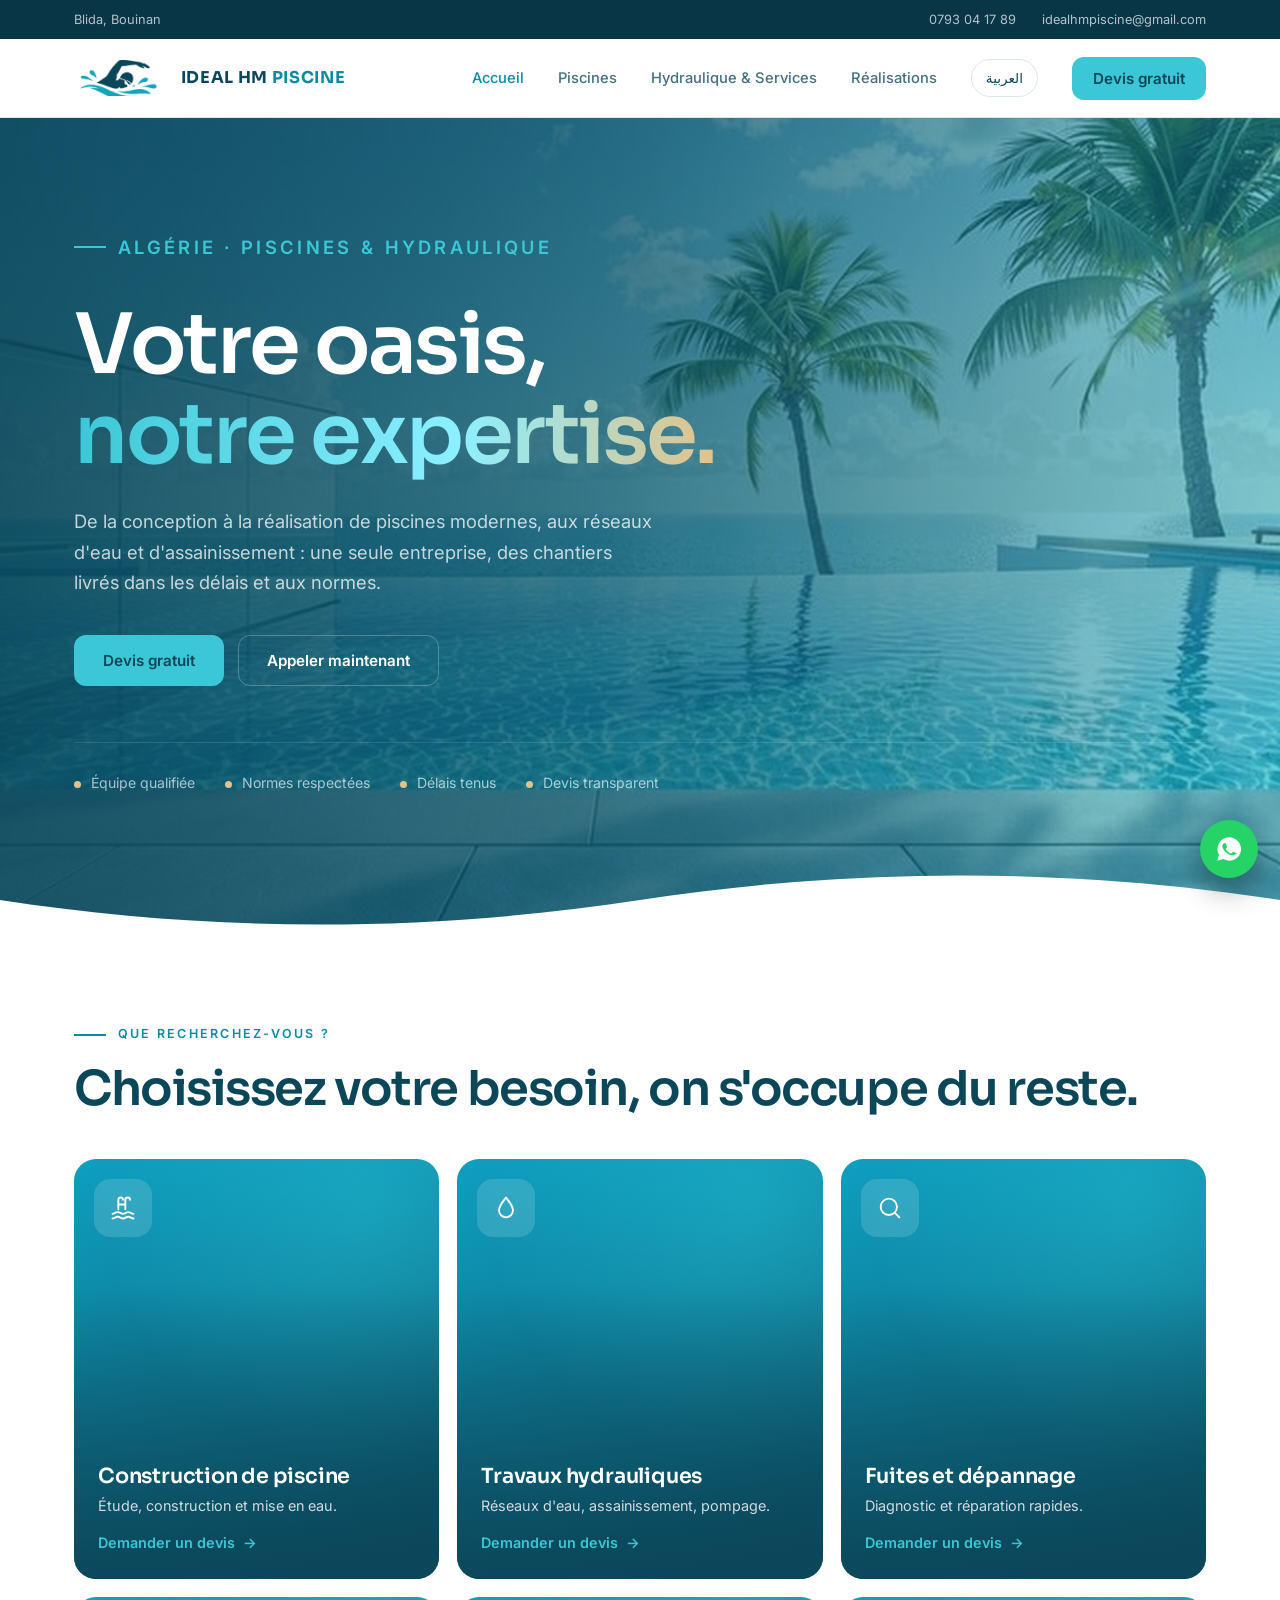
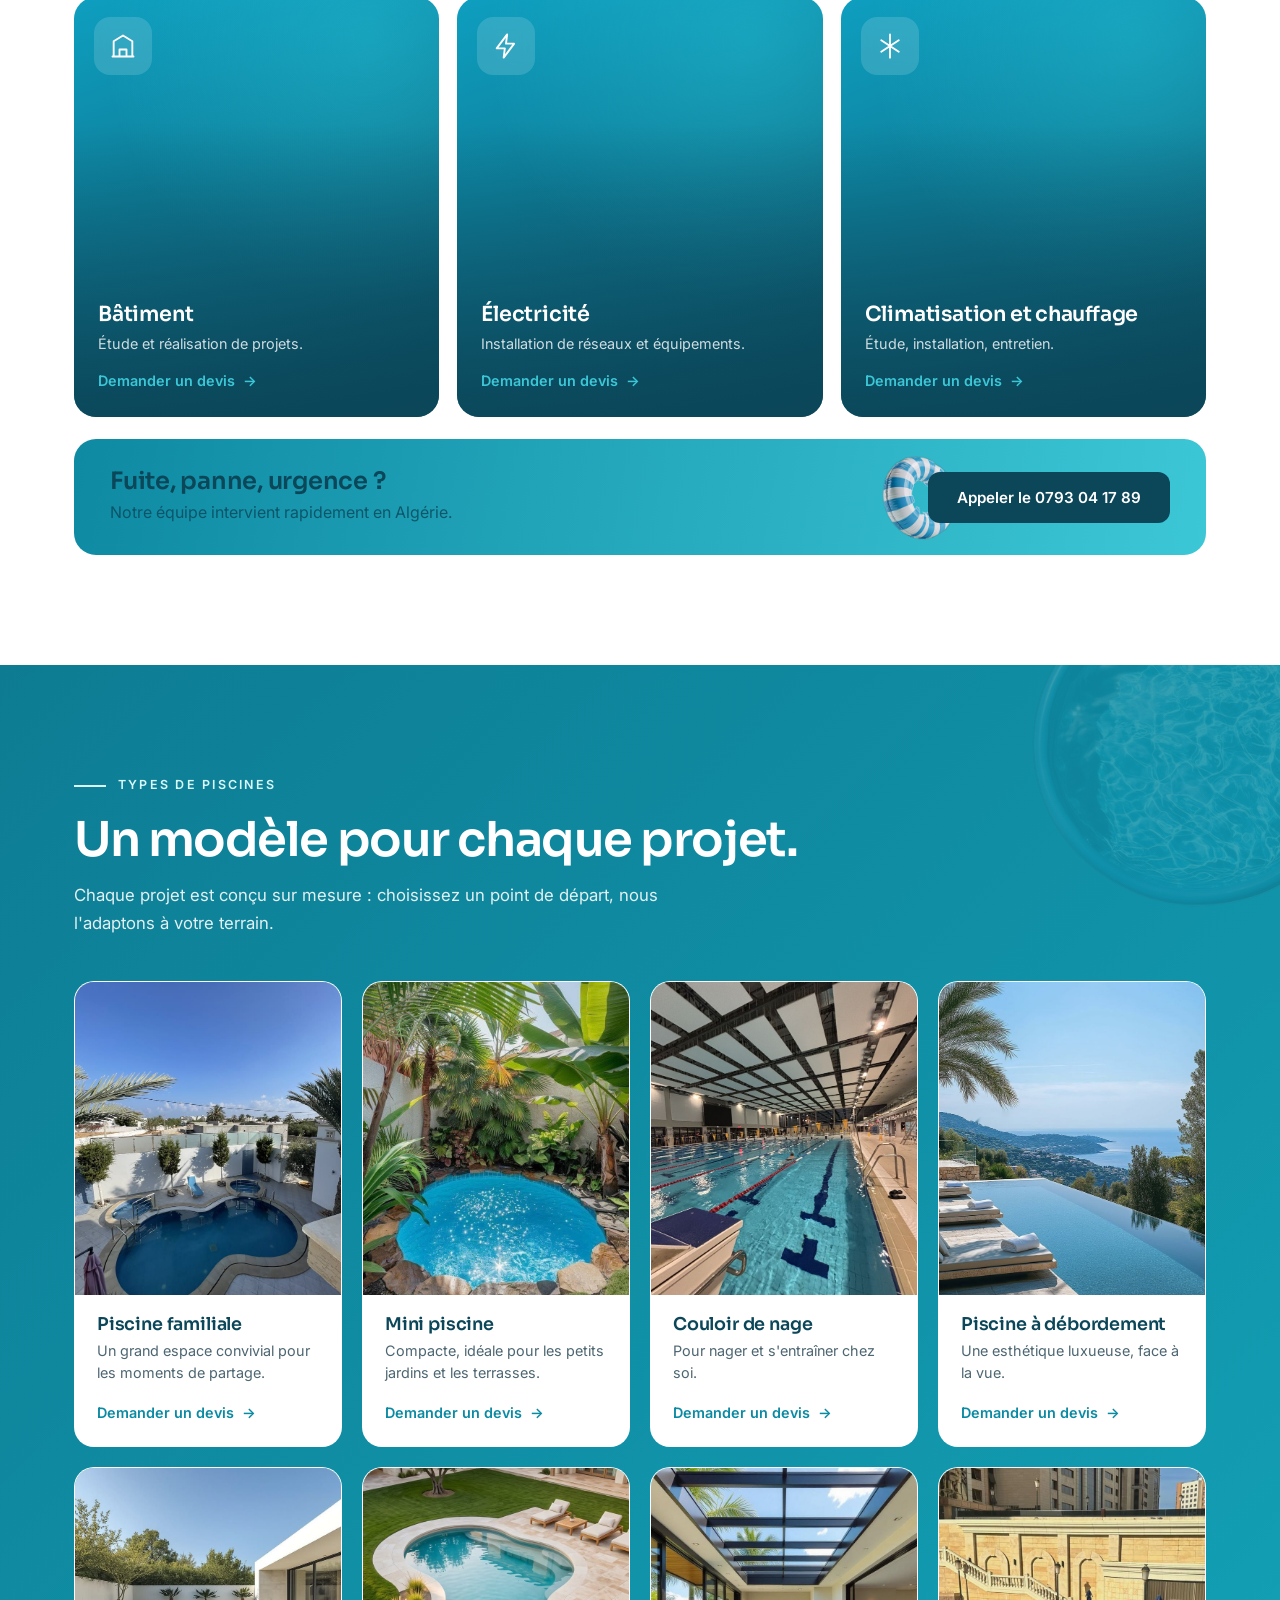
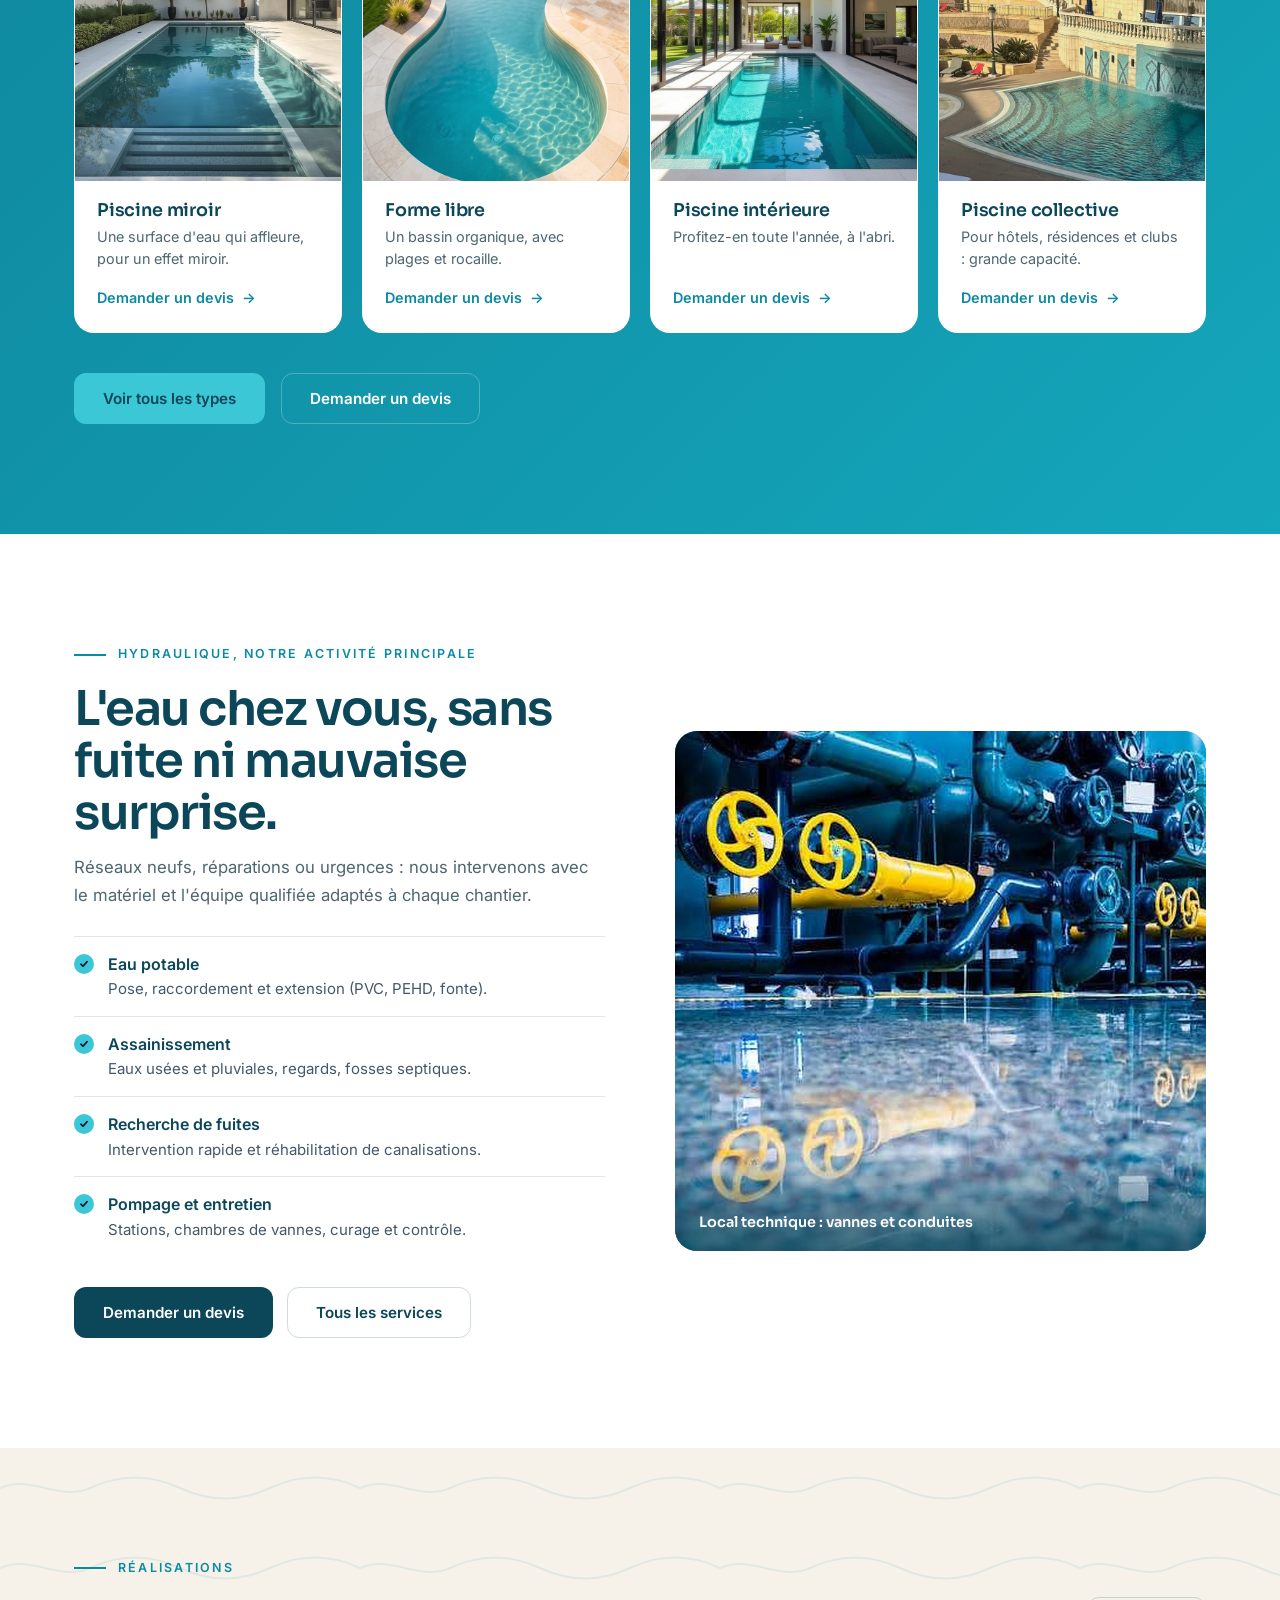
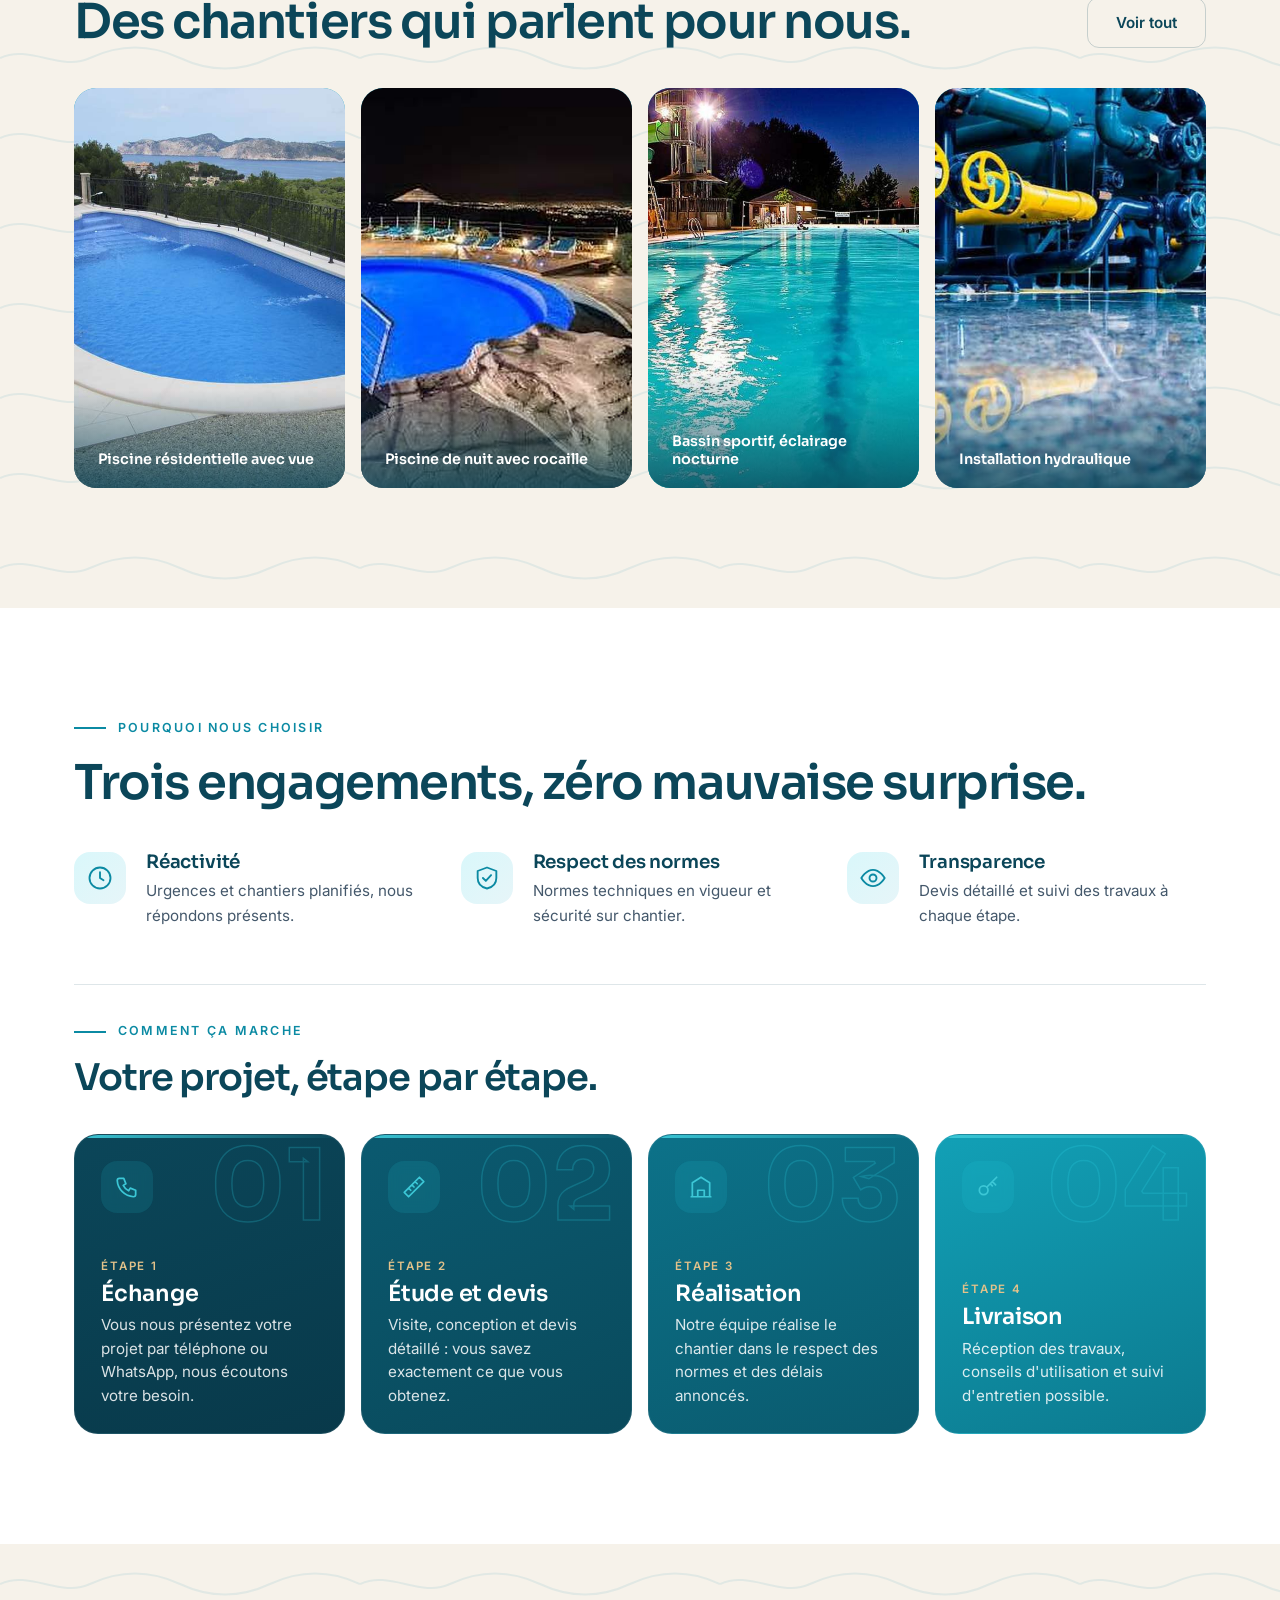
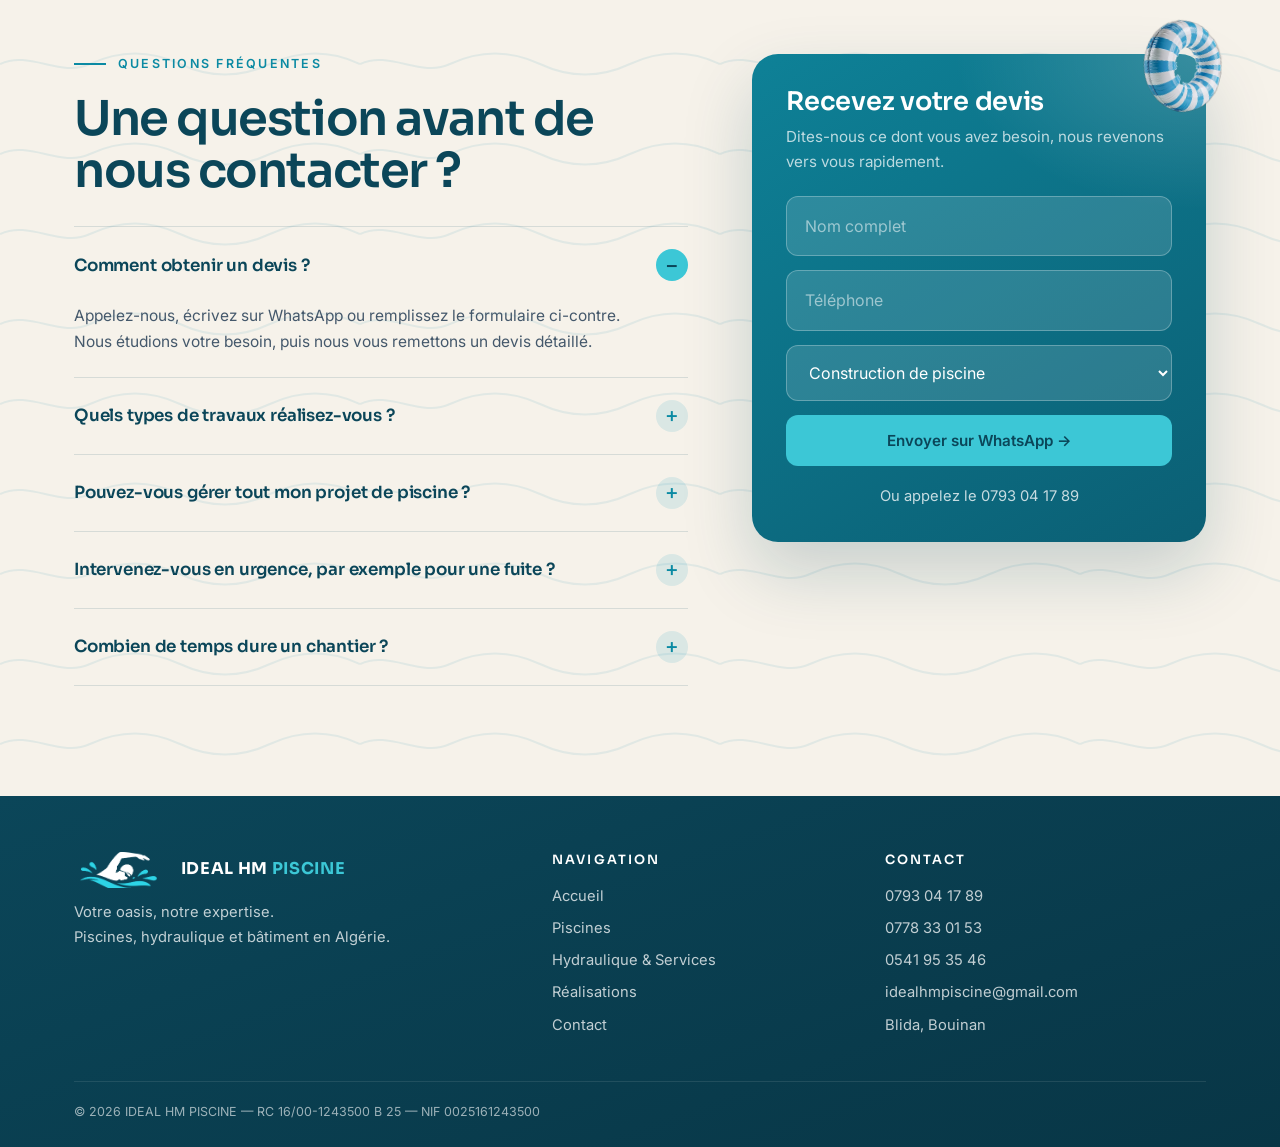
==== commit c9dc83de: "Add files via upload" ====
--- a/index.html
+++ b/index.html
@@ -4,7 +4,7 @@
 <link rel="icon" href="/assets/mark-white.png"><link rel="preconnect" href="https://fonts.googleapis.com"><link rel="preconnect" href="https://fonts.gstatic.com" crossorigin>
 <script>document.documentElement.className="js"</script><link href="https://fonts.googleapis.com/css2?family=Sora:wght@500;600;700&family=Inter:wght@400;500;600&display=swap" rel="stylesheet"><link rel="stylesheet" href="/assets/style.css"></head><body><svg width="0" height="0" style="position:absolute" aria-hidden="true"><symbol id="i-pool" viewBox="0 0 24 24"><path d="M3 17c2 0 2-1.5 4.5-1.5S10 17 12 17s2.500-1.500 4.500-1.500S19 17 21 17M3 21c2 0 2-1.5 4.500-1.500S10 21 12 21s2.500-1.500 4.500-1.500S19 21 21 21M8 13V5a2 2 0 0 1 4 0M14 13V5a2 2 0 0 1 4 0M8 9h6"/></symbol><symbol id="i-drop" viewBox="0 0 24 24"><path d="M12 3c3 4 6 7 6 11a6 6 0 0 1-12 0c0-4 3-7 6-11z"/></symbol><symbol id="i-build" viewBox="0 0 24 24"><path d="M4 21V8l8-5 8 5v13M9 21v-6h6v6M3 21h18"/></symbol><symbol id="i-bolt" viewBox="0 0 24 24"><path d="M13 2L4 14h7l-1 8 9-12h-7z"/></symbol><symbol id="i-snow" viewBox="0 0 24 24"><path d="M12 2v20M4.500 7l15 10M19.500 7l-15 10"/></symbol><symbol id="i-wrench" viewBox="0 0 24 24"><path d="M14.500 6.500a4 4 0 0 0-5 5L3 18l3 3 6.500-6.500a4 4 0 0 0 5-5L14.500 12 12 9.500z"/></symbol><symbol id="i-search" viewBox="0 0 24 24"><circle cx="11" cy="11" r="7"/><path d="M20 20l-4-4"/></symbol><symbol id="i-pipe" viewBox="0 0 24 24"><path d="M3 7h9a4 4 0 0 1 4 4v10M10 21h12M3 4v6"/></symbol><symbol id="i-ruler" viewBox="0 0 24 24"><path d="M3 17L17 3l4 4L7 21zM7 13l2 2M10 10l2 2M13 7l2 2"/></symbol><symbol id="i-shield" viewBox="0 0 24 24"><path d="M12 3l8 3v6c0 5-3.500 8-8 9-4.500-1-8-4-8-9V6zM8.500 12l2.500 2.500 4.500-5"/></symbol><symbol id="i-clock" viewBox="0 0 24 24"><circle cx="12" cy="12" r="9"/><path d="M12 7v5l3 2"/></symbol><symbol id="i-eye" viewBox="0 0 24 24"><path d="M2 12s4-7 10-7 10 7 10 7-4 7-10 7S2 12 2 12z"/><circle cx="12" cy="12" r="3"/></symbol><symbol id="i-hotel" viewBox="0 0 24 24"><path d="M4 21V5a1 1 0 0 1 1-1h9a1 1 0 0 1 1 1v16M15 10h4a1 1 0 0 1 1 1v10M3 21h18M8 8h3M8 12h3M8 16h3"/></symbol><symbol id="i-light" viewBox="0 0 24 24"><path d="M9 18h6M10 21h4M12 3a6 6 0 0 0-4 10.500c.7.700 1 1.500 1 2.500h6c0-1 .3-1.800 1-2.500A6 6 0 0 0 12 3z"/></symbol><symbol id="i-phone" viewBox="0 0 24 24"><path d="M5 4h4l2 5-2.500 1.500a11 11 0 0 0 5 5L15 13l5 2v4a2 2 0 0 1-2 2A16 16 0 0 1 3 6a2 2 0 0 1 2-2z"/></symbol><symbol id="i-key" viewBox="0 0 24 24"><circle cx="8" cy="15" r="4"/><path d="M11 12l9-9M16 7l3 3M14 9l2 2"/></symbol></svg><div class="top"><div class="wrap"><span>Blida, Bouinan</span><span><a href="tel:+213793041789">0793 04 17 89</a><a href="mailto:idealhmpiscine@gmail.com">idealhmpiscine@gmail.com</a></span></div></div><header><div class="wrap nav"><a href="/" class="brand"><img src="/assets/mark-color.png" alt="Ideal HM Piscine"><span class="wm">IDEAL HM <b>PISCINE</b></span></a><button class="burger" aria-label="Menu" aria-expanded="false">Menu</button><nav class="links"><a href="/" class="on">Accueil</a><a href="/piscines">Piscines</a><a href="/services">Hydraulique & Services</a><a href="/realisations">Réalisations</a><a class="lang" href="/ar" hreflang="ar" lang="ar">العربية</a><a href="/contact" class="btn btn-y">Devis gratuit</a></nav></div></header><main>
 <script type="application/ld+json">{"@context":"https://schema.org","@type":"HomeAndConstructionBusiness","name":"IDEAL HM PISCINE","email":"idealhmpiscine@gmail.com","telephone":"+213793041789","address":{"@type":"PostalAddress","addressLocality":"Bouinan","addressRegion":"Blida","addressCountry":"DZ"}}</script>
-<section class="hero"><div class="hbg x"><i class="b1"></i><i class="b2"></i></div><div class="wrap"><p class="eyebrow" style="color:var(--yellow)">Algérie · Piscines & Hydraulique</p><h1>Votre oasis,<br><em>notre expertise.</em></h1><p>De la conception à la réalisation de piscines modernes, aux réseaux d'eau et d'assainissement : une seule entreprise, des chantiers livrés dans les délais et aux normes.</p><div class="cta"><a class="btn btn-y" href="/contact">Devis gratuit</a><a class="btn btn-o" href="tel:+213793041789">Appeler maintenant</a></div><div class="badges"><span>Équipe qualifiée</span><span>Normes respectées</span><span>Délais tenus</span><span>Devis transparent</span></div></div><svg class="wave" viewBox="0 0 1440 110" preserveAspectRatio="none"><path fill="#fff" d="M0 55c120 40 240 40 360 0s240-40 360 0 240 40 360 0 240-40 360 0V110H0z"/></svg></section><section class="tight"><div class="wrap"><p class="eyebrow">Que recherchez-vous ?</p><h2>Choisissez votre besoin, on s'occupe du reste.</h2><div class="tiles"><a class="tile rv big" href="/contact?s=Construction%20de%20piscine"><img src="/assets/work-1.jpg" alt="Construction de piscine" loading="lazy" onerror="this.remove()"><span class="ic"><svg><use href="#i-pool"/></svg></span><h3>Construction de piscine</h3><p>Étude, construction et mise en eau.</p><span class="more">Demander un devis <i>→</i></span></a><a class="tile rv " href="/contact?s=Travaux%20hydrauliques"><img src="/assets/work-4.jpg" alt="Travaux hydrauliques" loading="lazy" onerror="this.remove()"><span class="ic"><svg><use href="#i-drop"/></svg></span><h3>Travaux hydrauliques</h3><p>Réseaux d'eau, assainissement, pompage.</p><span class="more">Demander un devis <i>→</i></span></a><a class="tile rv " href="/contact?s=Fuites%20et%20d%C3%A9pannage"><svg class="bg"><use href="#i-search"/></svg><span class="ic"><svg><use href="#i-search"/></svg></span><h3>Fuites et dépannage</h3><p>Diagnostic et réparation rapides.</p><span class="more">Demander un devis <i>→</i></span></a><a class="tile rv " href="/contact?s=B%C3%A2timent"><svg class="bg"><use href="#i-build"/></svg><span class="ic"><svg><use href="#i-build"/></svg></span><h3>Bâtiment</h3><p>Étude et réalisation de projets.</p><span class="more">Demander un devis <i>→</i></span></a><a class="tile rv " href="/contact?s=%C3%89lectricit%C3%A9"><svg class="bg"><use href="#i-bolt"/></svg><span class="ic"><svg><use href="#i-bolt"/></svg></span><h3>Électricité</h3><p>Installation de réseaux et équipements.</p><span class="more">Demander un devis <i>→</i></span></a><a class="tile rv " href="/contact?s=Climatisation%20et%20chauffage"><svg class="bg"><use href="#i-snow"/></svg><span class="ic"><svg><use href="#i-snow"/></svg></span><h3>Climatisation et chauffage</h3><p>Étude, installation, entretien.</p><span class="more">Demander un devis <i>→</i></span></a></div><div class="urg rv"><div><h3>Fuite, panne, urgence ?</h3><p>Notre équipe intervient rapidement en Algérie.</p></div><a class="btn btn-b" href="tel:+213793041789">Appeler le 0793 04 17 89</a></div></div></section><section class="dk"><svg width="0" height="0" style="position:absolute" aria-hidden="true"><defs><linearGradient id="gw" x1="0" y1="0" x2="1" y2="1"><stop offset="0" stop-color="#6fe6f2"/><stop offset="1" stop-color="#0e9fc0"/></linearGradient><linearGradient id="gm" x1="0" y1="0" x2="1" y2="1"><stop offset="0" stop-color="#2a7a9b"/><stop offset="1" stop-color="#0a2540"/></linearGradient><linearGradient id="gs" x1="0" y1="0" x2="0" y2="1"><stop offset="0" stop-color="#bdeef7"/><stop offset="1" stop-color="#1b86ab"/></linearGradient></defs><symbol id="t-familiale" viewBox="0 0 160 120"><rect width="160" height="120" fill="#e9dfca"/><path d="M0 24h160M0 48h160M0 72h160M0 96h160" stroke="#d8ccb2" stroke-width=".7"/><rect x="22" y="22" width="102" height="66" rx="18" fill="url(#gw)" stroke="#fbf7ee" stroke-width="3.5"/><rect x="26" y="66" width="28" height="19" rx="7" fill="#c9f6fa" fill-opacity=".85"/><path d="M60 44c10-6 18 6 28 0s16 6 26 0M52 58c9-5 16 5 25 0" stroke="#fff" stroke-opacity=".38" stroke-width="1.3" fill="none" stroke-linecap="round"/><rect x="134" y="28" width="14" height="28" rx="3" fill="#fff"/><rect x="136" y="30" width="10" height="9" rx="2" fill="#cfd8dc"/><rect x="134" y="64" width="14" height="28" rx="3" fill="#fff"/><rect x="136" y="66" width="10" height="9" rx="2" fill="#cfd8dc"/><circle cx="30" cy="104" r="7" fill="#3f9d5a"/><circle cx="28" cy="102" r="3.9" fill="#2d7d46"/><circle cx="112" cy="104" r="6" fill="#3f9d5a"/><circle cx="110" cy="102" r="3.3" fill="#2d7d46"/></symbol><symbol id="t-mini" viewBox="0 0 160 120"><rect width="160" height="120" fill="#e9dfca"/><path d="M0 24h160M0 48h160M0 72h160M0 96h160" stroke="#d8ccb2" stroke-width=".7"/><rect x="50" y="34" width="62" height="46" rx="11" fill="url(#gw)" stroke="#fbf7ee" stroke-width="3.5"/><path d="M62 52c7-5 13 5 20 0s12 5 18 0" stroke="#fff" stroke-opacity=".38" stroke-width="1.3" fill="none" stroke-linecap="round"/><rect x="122" y="40" width="14" height="28" rx="3" fill="#fff"/><rect x="124" y="42" width="10" height="9" rx="2" fill="#cfd8dc"/><circle cx="30" cy="30" r="9" fill="#3f9d5a"/><circle cx="28" cy="28" r="5.0" fill="#2d7d46"/><circle cx="134" cy="100" r="8" fill="#3f9d5a"/><circle cx="132" cy="98" r="4.4" fill="#2d7d46"/><circle cx="24" cy="92" r="6" fill="#3f9d5a"/><circle cx="22" cy="90" r="3.3" fill="#2d7d46"/></symbol><symbol id="t-couloir-de-nage" viewBox="0 0 160 120"><rect width="160" height="120" fill="#e9dfca"/><path d="M0 24h160M0 48h160M0 72h160M0 96h160" stroke="#d8ccb2" stroke-width=".7"/><rect x="10" y="34" width="140" height="52" rx="5" fill="url(#gw)" stroke="#fbf7ee" stroke-width="3.5"/><path d="M10 51.3h140M10 68.7h140" stroke="#0a2540" stroke-opacity=".4" stroke-width="1.5" stroke-dasharray="6 5"/><path d="M18 34v52M142 34v52" stroke="#0a2540" stroke-opacity=".3" stroke-width="1.2"/><path d="M40 44c8-4 14 4 22 0s14 4 22 0" stroke="#fff" stroke-opacity=".38" stroke-width="1.3" fill="none" stroke-linecap="round"/><circle cx="20" cy="102" r="7" fill="#3f9d5a"/><circle cx="18" cy="100" r="3.9" fill="#2d7d46"/><circle cx="140" cy="104" r="6" fill="#3f9d5a"/><circle cx="138" cy="102" r="3.3" fill="#2d7d46"/></symbol><symbol id="t-debordement" viewBox="0 0 160 120"><rect width="160" height="120" fill="url(#gs)"/><circle cx="130" cy="24" r="9" fill="#fff" fill-opacity=".75"/><path d="M0 58h160" stroke="#fff" stroke-opacity=".5" stroke-width="1"/><path d="M0 58V120H160V58z" fill="#e9dfca" opacity="0"/><rect y="64" width="160" height="56" fill="#e9dfca"/><path d="M14 64h132v36a10 10 0 0 1-10 10H24a10 10 0 0 1-10-10z" fill="url(#gw)" stroke="#fbf7ee" stroke-width="3.5"/><path d="M14 64h132" stroke="#fff" stroke-width="2.5"/><path d="M30 80c10-5 18 5 28 0s18 5 28 0s16 5 24 0" stroke="#fff" stroke-opacity=".38" stroke-width="1.3" fill="none" stroke-linecap="round"/></symbol><symbol id="t-miroir" viewBox="0 0 160 120"><rect width="160" height="120" fill="#e9dfca"/><path d="M0 24h160M0 48h160M0 72h160M0 96h160" stroke="#d8ccb2" stroke-width=".7"/><rect x="14" y="30" width="132" height="52" rx="3" fill="url(#gm)" stroke="#fbf7ee" stroke-width="3"/><path d="M28 44h54M52 54h72M36 66h46M96 70h32" stroke="#fff" stroke-opacity=".4" stroke-width="1.5" stroke-linecap="round"/><circle cx="24" cy="100" r="8" fill="#3f9d5a"/><circle cx="22" cy="98" r="4.4" fill="#2d7d46"/><circle cx="136" cy="98" r="7" fill="#3f9d5a"/><circle cx="134" cy="96" r="3.9" fill="#2d7d46"/><rect x="112" y="92" width="14" height="16" rx="3" fill="#fff"/><rect x="114" y="94" width="10" height="9" rx="2" fill="#cfd8dc"/></symbol><symbol id="t-forme-libre" viewBox="0 0 160 120"><rect width="160" height="120" fill="#e9dfca"/><path d="M0 24h160M0 48h160M0 72h160M0 96h160" stroke="#d8ccb2" stroke-width=".7"/><path d="M26 58c-8-22 14-38 38-33s30-12 52-4 28 26 8 42-38 8-54 16-34-2-44-21z" fill="url(#gw)" stroke="#fbf7ee" stroke-width="3.5"/><circle cx="30" cy="70" r="6" fill="#9aa5ad"/><circle cx="29" cy="69" r="3.3" fill="#b8c2c9"/><circle cx="40" cy="86" r="5" fill="#9aa5ad"/><circle cx="39" cy="85" r="2.8" fill="#b8c2c9"/><circle cx="62" cy="94" r="6" fill="#9aa5ad"/><circle cx="61" cy="93" r="3.3" fill="#b8c2c9"/><circle cx="86" cy="100" r="5" fill="#9aa5ad"/><circle cx="85" cy="99" r="2.8" fill="#b8c2c9"/><circle cx="112" cy="84" r="6" fill="#9aa5ad"/><circle cx="111" cy="83" r="3.3" fill="#b8c2c9"/><circle cx="132" cy="64" r="5" fill="#9aa5ad"/><circle cx="131" cy="63" r="2.8" fill="#b8c2c9"/><circle cx="126" cy="36" r="6" fill="#9aa5ad"/><circle cx="125" cy="35" r="3.3" fill="#b8c2c9"/><circle cx="98" cy="24" r="5" fill="#9aa5ad"/><circle cx="97" cy="23" r="2.8" fill="#b8c2c9"/><path d="M56 48c8-5 15 4 24 0s14 5 22 0M48 66c8-4 14 4 22 0" stroke="#fff" stroke-opacity=".38" stroke-width="1.3" fill="none" stroke-linecap="round"/><circle cx="18" cy="28" r="9" fill="#3f9d5a"/><circle cx="16" cy="26" r="5.0" fill="#2d7d46"/><circle cx="142" cy="100" r="8" fill="#3f9d5a"/><circle cx="140" cy="98" r="4.4" fill="#2d7d46"/></symbol><symbol id="t-interieure" viewBox="0 0 160 120"><rect width="160" height="120" fill="#f1efe8"/><rect x="0" y="0" width="160" height="30" fill="#cfeff6"/><path d="M40 0v30M80 0v30M120 0v30M0 30h160" stroke="#fff" stroke-width="2.5"/><path d="M0 50h160M0 70h160M0 90h160M0 110h160M32 30v90M64 30v90M96 30v90M128 30v90" stroke="#e0dccf" stroke-width=".7"/><rect x="24" y="44" width="112" height="60" rx="9" fill="url(#gw)" stroke="#fbf7ee" stroke-width="3.5"/><path d="M44 62c9-5 16 5 25 0s16 5 25 0" stroke="#fff" stroke-opacity=".38" stroke-width="1.3" fill="none" stroke-linecap="round"/><circle cx="12" cy="106" r="6" fill="#3f9d5a"/><circle cx="10" cy="104" r="3.3" fill="#2d7d46"/></symbol><symbol id="t-collective" viewBox="0 0 160 120"><rect width="160" height="120" fill="#e9dfca"/><path d="M0 24h160M0 48h160M0 72h160M0 96h160" stroke="#d8ccb2" stroke-width=".7"/><rect x="8" y="22" width="100" height="78" rx="9" fill="url(#gw)" stroke="#fbf7ee" stroke-width="3.5"/><path d="M8 48h100M8 74h100" stroke="#0a2540" stroke-opacity=".35" stroke-width="1.4" stroke-dasharray="6 5"/><rect x="116" y="22" width="36" height="40" rx="8" fill="url(#gw)" stroke="#fbf7ee" stroke-width="3.5"/><path d="M24 38c8-4 14 4 22 0s14 4 22 0" stroke="#fff" stroke-opacity=".38" stroke-width="1.3" fill="none" stroke-linecap="round"/><circle cx="134" cy="90" r="11" fill="#fff"/><circle cx="134" cy="90" r="6" fill="#f2c879"/><circle cx="114" cy="106" r="7" fill="#fff"/><circle cx="114" cy="106" r="4" fill="#f2c879"/></symbol></svg><div class="wrap"><p class="eyebrow">Types de piscines</p><h2>Un modèle pour chaque projet.</h2><p class="lead">Chaque projet est conçu sur mesure : choisissez un point de départ, nous l'adaptons à votre terrain.</p><div class="types r"><a class="tp rv" href="/contact?s=Piscine%20familiale"><div class="tpi"><svg class="pl" viewBox="0 0 160 120" preserveAspectRatio="xMidYMid slice"><use href="#t-familiale"/></svg><img src="/assets/type-familiale.jpg" alt="Piscine familiale" loading="lazy" onerror="this.remove()"></div><div class="tpb"><h3>Piscine familiale</h3><p>Un grand espace convivial pour les moments de partage.</p><span class="more">Demander un devis <i>→</i></span></div></a><a class="tp rv" href="/contact?s=Mini%20piscine"><div class="tpi"><svg class="pl" viewBox="0 0 160 120" preserveAspectRatio="xMidYMid slice"><use href="#t-mini"/></svg><img src="/assets/type-mini.jpg" alt="Mini piscine" loading="lazy" onerror="this.remove()"></div><div class="tpb"><h3>Mini piscine</h3><p>Compacte, idéale pour les petits jardins et les terrasses.</p><span class="more">Demander un devis <i>→</i></span></div></a><a class="tp rv" href="/contact?s=Couloir%20de%20nage"><div class="tpi"><svg class="pl" viewBox="0 0 160 120" preserveAspectRatio="xMidYMid slice"><use href="#t-couloir-de-nage"/></svg><img src="/assets/type-couloir-de-nage.jpg" alt="Couloir de nage" loading="lazy" onerror="this.remove()"></div><div class="tpb"><h3>Couloir de nage</h3><p>Pour nager et s'entraîner chez soi.</p><span class="more">Demander un devis <i>→</i></span></div></a><a class="tp rv" href="/contact?s=Piscine%20%C3%A0%20d%C3%A9bordement"><div class="tpi"><svg class="pl" viewBox="0 0 160 120" preserveAspectRatio="xMidYMid slice"><use href="#t-debordement"/></svg><img src="/assets/type-debordement.jpg" alt="Piscine à débordement" loading="lazy" onerror="this.remove()"></div><div class="tpb"><h3>Piscine à débordement</h3><p>Une esthétique luxueuse, face à la vue.</p><span class="more">Demander un devis <i>→</i></span></div></a><a class="tp rv" href="/contact?s=Piscine%20miroir"><div class="tpi"><svg class="pl" viewBox="0 0 160 120" preserveAspectRatio="xMidYMid slice"><use href="#t-miroir"/></svg><img src="/assets/type-miroir.jpg" alt="Piscine miroir" loading="lazy" onerror="this.remove()"></div><div class="tpb"><h3>Piscine miroir</h3><p>Une surface d'eau qui affleure, pour un effet miroir.</p><span class="more">Demander un devis <i>→</i></span></div></a><a class="tp rv" href="/contact?s=Forme%20libre"><div class="tpi"><svg class="pl" viewBox="0 0 160 120" preserveAspectRatio="xMidYMid slice"><use href="#t-forme-libre"/></svg><img src="/assets/type-forme-libre.jpg" alt="Forme libre" loading="lazy" onerror="this.remove()"></div><div class="tpb"><h3>Forme libre</h3><p>Un bassin organique, avec plages et rocaille.</p><span class="more">Demander un devis <i>→</i></span></div></a><a class="tp rv" href="/contact?s=Piscine%20int%C3%A9rieure"><div class="tpi"><svg class="pl" viewBox="0 0 160 120" preserveAspectRatio="xMidYMid slice"><use href="#t-interieure"/></svg><img src="/assets/type-interieure.jpg" alt="Piscine intérieure" loading="lazy" onerror="this.remove()"></div><div class="tpb"><h3>Piscine intérieure</h3><p>Profitez-en toute l'année, à l'abri.</p><span class="more">Demander un devis <i>→</i></span></div></a><a class="tp rv" href="/contact?s=Piscine%20collective"><div class="tpi"><svg class="pl" viewBox="0 0 160 120" preserveAspectRatio="xMidYMid slice"><use href="#t-collective"/></svg><img src="/assets/type-collective.jpg" alt="Piscine collective" loading="lazy" onerror="this.remove()"></div><div class="tpb"><h3>Piscine collective</h3><p>Pour hôtels, résidences et clubs : grande capacité.</p><span class="more">Demander un devis <i>→</i></span></div></a></div><div class="tfoot"><a class="btn btn-y" href="/piscines#types">Voir tous les types</a><a class="btn btn-o" href="/contact">Demander un devis</a></div></div></section><section><div class="wrap split rev"><div class="rv"><p class="eyebrow">Hydraulique, notre activité principale</p><h2>L'eau chez vous, sans fuite ni mauvaise surprise.</h2><p class="lead">Réseaux neufs, réparations ou urgences : nous intervenons avec le matériel et l'équipe qualifiée adaptés à chaque chantier.</p><ul class="check"><li><b>Eau potable</b><span>Pose, raccordement et extension (PVC, PEHD, fonte).</span></li><li><b>Assainissement</b><span>Eaux usées et pluviales, regards, fosses septiques.</span></li><li><b>Recherche de fuites</b><span>Intervention rapide et réhabilitation de canalisations.</span></li><li><b>Pompage et entretien</b><span>Stations, chambres de vannes, curage et contrôle.</span></li></ul><div class="cta"><a class="btn btn-b" href="/contact?s=Travaux%20hydrauliques">Demander un devis</a><a class="btn btn-line" href="/services">Tous les services</a></div></div><div class="ph tall rv"><img src="/assets/work-4.jpg" alt="Installation hydraulique" loading="lazy" onerror="this.remove()"><span>Local technique : vannes et conduites</span></div></div></section><section class="alt"><div class="wrap"><div class="head2"><div><p class="eyebrow">Réalisations</p><h2>Des chantiers qui parlent pour nous.</h2></div><a class="btn btn-line" href="/realisations">Voir tout</a></div><div class="rail"><div class="ph rv"><img src="/assets/work-1.jpg" alt="Piscine résidentielle avec vue" loading="lazy" onerror="this.remove()"><span>Piscine résidentielle avec vue</span></div><div class="ph rv"><img src="/assets/work-2.jpg" alt="Piscine de nuit avec rocaille" loading="lazy" onerror="this.remove()"><span>Piscine de nuit avec rocaille</span></div><div class="ph rv"><img src="/assets/work-3.jpg" alt="Bassin sportif, éclairage nocturne" loading="lazy" onerror="this.remove()"><span>Bassin sportif, éclairage nocturne</span></div><div class="ph rv"><img src="/assets/work-4.jpg" alt="Installation hydraulique" loading="lazy" onerror="this.remove()"><span>Installation hydraulique</span></div></div></div></section><section><div class="wrap"><p class="eyebrow">Pourquoi nous choisir</p><h2>Trois engagements, zéro mauvaise surprise.</h2><div class="trio"><div class="why"><span class="ic"><svg><use href="#i-clock"/></svg></span><div><h3>Réactivité</h3><p>Urgences et chantiers planifiés, nous répondons présents.</p></div></div><div class="why"><span class="ic"><svg><use href="#i-shield"/></svg></span><div><h3>Respect des normes</h3><p>Normes techniques en vigueur et sécurité sur chantier.</p></div></div><div class="why"><span class="ic"><svg><use href="#i-eye"/></svg></span><div><h3>Transparence</h3><p>Devis détaillé et suivi des travaux à chaque étape.</p></div></div></div><div class="flow rv"><p class="eyebrow">Comment ça marche</p><h2>Votre projet, étape par étape.</h2><p class="hint">Glissez pour découvrir les étapes</p><div class="sw"><div class="sc" data-n="01"><span class="si"><svg><use href="#i-phone"/></svg></span><div><small>Étape 1</small><h3>Échange</h3><p>Vous nous présentez votre projet par téléphone ou WhatsApp, nous écoutons votre besoin.</p></div></div><div class="sc" data-n="02"><span class="si"><svg><use href="#i-ruler"/></svg></span><div><small>Étape 2</small><h3>Étude et devis</h3><p>Visite, conception et devis détaillé : vous savez exactement ce que vous obtenez.</p></div></div><div class="sc" data-n="03"><span class="si"><svg><use href="#i-build"/></svg></span><div><small>Étape 3</small><h3>Réalisation</h3><p>Notre équipe réalise le chantier dans le respect des normes et des délais annoncés.</p></div></div><div class="sc" data-n="04"><span class="si"><svg><use href="#i-key"/></svg></span><div><small>Étape 4</small><h3>Livraison</h3><p>Réception des travaux, conseils d'utilisation et suivi d'entretien possible.</p></div></div><a class="sc cta" href="/contact"><span class="si"><svg><use href="#i-pool"/></svg></span><div><h3>Prêt à démarrer ?</h3><p>Demandez votre devis gratuit, nous revenons vers vous rapidement.</p></div><span class="btn btn-b">Demander un devis →</span></a></div><div class="prog"><i></i><i></i><i></i><i></i><i></i></div></div></div></section><section class="alt"><div class="wrap"><div class="faqgrid"><div class="rv"><p class="eyebrow">Questions fréquentes</p><h2>Une question avant de nous contacter ?</h2><div class="faq"><details open><summary>Comment obtenir un devis ?</summary><p>Appelez-nous, écrivez sur WhatsApp ou remplissez le formulaire ci-contre. Nous étudions votre besoin, puis nous vous remettons un devis détaillé.</p></details><details><summary>Quels types de travaux réalisez-vous ?</summary><p>La construction de piscines et les travaux hydrauliques (eau potable, assainissement, fuites, pompage), ainsi que le bâtiment, l'électricité, la climatisation, le chauffage et l'entretien.</p></details><details><summary>Pouvez-vous gérer tout mon projet de piscine ?</summary><p>Oui. Nous intervenons de l'étude à la livraison, avec un seul interlocuteur : conception, construction, hydraulique et équipements.</p></details><details><summary>Intervenez-vous en urgence, par exemple pour une fuite ?</summary><p>La réactivité est l'un de nos engagements. Appelez-nous directement pour une urgence : nous organisons l'intervention au plus vite.</p></details><details><summary>Combien de temps dure un chantier ?</summary><p>Cela dépend du projet (type de travaux, taille, terrain). Le calendrier est précisé dans votre devis avant le début des travaux.</p></details></div></div>
+<section class="hero"><div class="hbg x"><i class="b1"></i><i class="b2"></i></div><div class="wrap"><p class="eyebrow" style="color:var(--yellow)">Algérie · Piscines & Hydraulique</p><h1>Votre oasis,<br><em>notre expertise.</em></h1><p>De la conception à la réalisation de piscines modernes, aux réseaux d'eau et d'assainissement : une seule entreprise, des chantiers livrés dans les délais et aux normes.</p><div class="cta"><a class="btn btn-y" href="/contact">Devis gratuit</a><a class="btn btn-o" href="tel:+213793041789">Appeler maintenant</a></div><div class="badges"><span>Équipe qualifiée</span><span>Normes respectées</span><span>Délais tenus</span><span>Devis transparent</span></div></div><svg class="wave" viewBox="0 0 1440 110" preserveAspectRatio="none"><path fill="#fff" d="M0 55c120 40 240 40 360 0s240-40 360 0 240 40 360 0 240-40 360 0V110H0z"/></svg></section><section class="tight"><div class="wrap"><p class="eyebrow">Que recherchez-vous ?</p><h2>Choisissez votre besoin, on s'occupe du reste.</h2><div class="tiles"><a class="tile rv big" href="/contact?s=Construction%20de%20piscine"><img src="/assets/tile-piscine.jpg" alt="Construction de piscine" loading="lazy" onerror="this.remove()"><span class="ic"><svg><use href="#i-pool"/></svg></span><h3>Construction de piscine</h3><p>Étude, construction et mise en eau.</p><span class="more">Demander un devis <i>→</i></span></a><a class="tile rv " href="/contact?s=Travaux%20hydrauliques"><img src="/assets/tile-hydraulique.jpg" alt="Travaux hydrauliques" loading="lazy" onerror="this.remove()"><span class="ic"><svg><use href="#i-drop"/></svg></span><h3>Travaux hydrauliques</h3><p>Réseaux d'eau, assainissement, pompage.</p><span class="more">Demander un devis <i>→</i></span></a><a class="tile rv " href="/contact?s=Fuites%20et%20d%C3%A9pannage"><img src="/assets/tile-fuites.jpg" alt="Fuites et dépannage" loading="lazy" onerror="this.remove()"><span class="ic"><svg><use href="#i-search"/></svg></span><h3>Fuites et dépannage</h3><p>Diagnostic et réparation rapides.</p><span class="more">Demander un devis <i>→</i></span></a><a class="tile rv " href="/contact?s=B%C3%A2timent"><img src="/assets/tile-batiment.jpg" alt="Bâtiment" loading="lazy" onerror="this.remove()"><span class="ic"><svg><use href="#i-build"/></svg></span><h3>Bâtiment</h3><p>Étude et réalisation de projets.</p><span class="more">Demander un devis <i>→</i></span></a><a class="tile rv " href="/contact?s=%C3%89lectricit%C3%A9"><img src="/assets/tile-electricite.jpg" alt="Électricité" loading="lazy" onerror="this.remove()"><span class="ic"><svg><use href="#i-bolt"/></svg></span><h3>Électricité</h3><p>Installation de réseaux et équipements.</p><span class="more">Demander un devis <i>→</i></span></a><a class="tile rv " href="/contact?s=Climatisation%20et%20chauffage"><img src="/assets/tile-clim.jpg" alt="Climatisation et chauffage" loading="lazy" onerror="this.remove()"><span class="ic"><svg><use href="#i-snow"/></svg></span><h3>Climatisation et chauffage</h3><p>Étude, installation, entretien.</p><span class="more">Demander un devis <i>→</i></span></a></div><div class="urg rv"><div><h3>Fuite, panne, urgence ?</h3><p>Notre équipe intervient rapidement en Algérie.</p></div><a class="btn btn-b" href="tel:+213793041789">Appeler le 0793 04 17 89</a></div></div></section><section class="dk"><svg width="0" height="0" style="position:absolute" aria-hidden="true"><defs><linearGradient id="gw" x1="0" y1="0" x2="1" y2="1"><stop offset="0" stop-color="#6fe6f2"/><stop offset="1" stop-color="#0e9fc0"/></linearGradient><linearGradient id="gm" x1="0" y1="0" x2="1" y2="1"><stop offset="0" stop-color="#2a7a9b"/><stop offset="1" stop-color="#0a2540"/></linearGradient><linearGradient id="gs" x1="0" y1="0" x2="0" y2="1"><stop offset="0" stop-color="#bdeef7"/><stop offset="1" stop-color="#1b86ab"/></linearGradient></defs><symbol id="t-familiale" viewBox="0 0 160 120"><rect width="160" height="120" fill="#e9dfca"/><path d="M0 24h160M0 48h160M0 72h160M0 96h160" stroke="#d8ccb2" stroke-width=".7"/><rect x="22" y="22" width="102" height="66" rx="18" fill="url(#gw)" stroke="#fbf7ee" stroke-width="3.5"/><rect x="26" y="66" width="28" height="19" rx="7" fill="#c9f6fa" fill-opacity=".85"/><path d="M60 44c10-6 18 6 28 0s16 6 26 0M52 58c9-5 16 5 25 0" stroke="#fff" stroke-opacity=".38" stroke-width="1.3" fill="none" stroke-linecap="round"/><rect x="134" y="28" width="14" height="28" rx="3" fill="#fff"/><rect x="136" y="30" width="10" height="9" rx="2" fill="#cfd8dc"/><rect x="134" y="64" width="14" height="28" rx="3" fill="#fff"/><rect x="136" y="66" width="10" height="9" rx="2" fill="#cfd8dc"/><circle cx="30" cy="104" r="7" fill="#3f9d5a"/><circle cx="28" cy="102" r="3.9" fill="#2d7d46"/><circle cx="112" cy="104" r="6" fill="#3f9d5a"/><circle cx="110" cy="102" r="3.3" fill="#2d7d46"/></symbol><symbol id="t-mini" viewBox="0 0 160 120"><rect width="160" height="120" fill="#e9dfca"/><path d="M0 24h160M0 48h160M0 72h160M0 96h160" stroke="#d8ccb2" stroke-width=".7"/><rect x="50" y="34" width="62" height="46" rx="11" fill="url(#gw)" stroke="#fbf7ee" stroke-width="3.5"/><path d="M62 52c7-5 13 5 20 0s12 5 18 0" stroke="#fff" stroke-opacity=".38" stroke-width="1.3" fill="none" stroke-linecap="round"/><rect x="122" y="40" width="14" height="28" rx="3" fill="#fff"/><rect x="124" y="42" width="10" height="9" rx="2" fill="#cfd8dc"/><circle cx="30" cy="30" r="9" fill="#3f9d5a"/><circle cx="28" cy="28" r="5.0" fill="#2d7d46"/><circle cx="134" cy="100" r="8" fill="#3f9d5a"/><circle cx="132" cy="98" r="4.4" fill="#2d7d46"/><circle cx="24" cy="92" r="6" fill="#3f9d5a"/><circle cx="22" cy="90" r="3.3" fill="#2d7d46"/></symbol><symbol id="t-couloir-de-nage" viewBox="0 0 160 120"><rect width="160" height="120" fill="#e9dfca"/><path d="M0 24h160M0 48h160M0 72h160M0 96h160" stroke="#d8ccb2" stroke-width=".7"/><rect x="10" y="34" width="140" height="52" rx="5" fill="url(#gw)" stroke="#fbf7ee" stroke-width="3.5"/><path d="M10 51.3h140M10 68.7h140" stroke="#0a2540" stroke-opacity=".4" stroke-width="1.5" stroke-dasharray="6 5"/><path d="M18 34v52M142 34v52" stroke="#0a2540" stroke-opacity=".3" stroke-width="1.2"/><path d="M40 44c8-4 14 4 22 0s14 4 22 0" stroke="#fff" stroke-opacity=".38" stroke-width="1.3" fill="none" stroke-linecap="round"/><circle cx="20" cy="102" r="7" fill="#3f9d5a"/><circle cx="18" cy="100" r="3.9" fill="#2d7d46"/><circle cx="140" cy="104" r="6" fill="#3f9d5a"/><circle cx="138" cy="102" r="3.3" fill="#2d7d46"/></symbol><symbol id="t-debordement" viewBox="0 0 160 120"><rect width="160" height="120" fill="url(#gs)"/><circle cx="130" cy="24" r="9" fill="#fff" fill-opacity=".75"/><path d="M0 58h160" stroke="#fff" stroke-opacity=".5" stroke-width="1"/><path d="M0 58V120H160V58z" fill="#e9dfca" opacity="0"/><rect y="64" width="160" height="56" fill="#e9dfca"/><path d="M14 64h132v36a10 10 0 0 1-10 10H24a10 10 0 0 1-10-10z" fill="url(#gw)" stroke="#fbf7ee" stroke-width="3.5"/><path d="M14 64h132" stroke="#fff" stroke-width="2.5"/><path d="M30 80c10-5 18 5 28 0s18 5 28 0s16 5 24 0" stroke="#fff" stroke-opacity=".38" stroke-width="1.3" fill="none" stroke-linecap="round"/></symbol><symbol id="t-miroir" viewBox="0 0 160 120"><rect width="160" height="120" fill="#e9dfca"/><path d="M0 24h160M0 48h160M0 72h160M0 96h160" stroke="#d8ccb2" stroke-width=".7"/><rect x="14" y="30" width="132" height="52" rx="3" fill="url(#gm)" stroke="#fbf7ee" stroke-width="3"/><path d="M28 44h54M52 54h72M36 66h46M96 70h32" stroke="#fff" stroke-opacity=".4" stroke-width="1.5" stroke-linecap="round"/><circle cx="24" cy="100" r="8" fill="#3f9d5a"/><circle cx="22" cy="98" r="4.4" fill="#2d7d46"/><circle cx="136" cy="98" r="7" fill="#3f9d5a"/><circle cx="134" cy="96" r="3.9" fill="#2d7d46"/><rect x="112" y="92" width="14" height="16" rx="3" fill="#fff"/><rect x="114" y="94" width="10" height="9" rx="2" fill="#cfd8dc"/></symbol><symbol id="t-forme-libre" viewBox="0 0 160 120"><rect width="160" height="120" fill="#e9dfca"/><path d="M0 24h160M0 48h160M0 72h160M0 96h160" stroke="#d8ccb2" stroke-width=".7"/><path d="M26 58c-8-22 14-38 38-33s30-12 52-4 28 26 8 42-38 8-54 16-34-2-44-21z" fill="url(#gw)" stroke="#fbf7ee" stroke-width="3.5"/><circle cx="30" cy="70" r="6" fill="#9aa5ad"/><circle cx="29" cy="69" r="3.3" fill="#b8c2c9"/><circle cx="40" cy="86" r="5" fill="#9aa5ad"/><circle cx="39" cy="85" r="2.8" fill="#b8c2c9"/><circle cx="62" cy="94" r="6" fill="#9aa5ad"/><circle cx="61" cy="93" r="3.3" fill="#b8c2c9"/><circle cx="86" cy="100" r="5" fill="#9aa5ad"/><circle cx="85" cy="99" r="2.8" fill="#b8c2c9"/><circle cx="112" cy="84" r="6" fill="#9aa5ad"/><circle cx="111" cy="83" r="3.3" fill="#b8c2c9"/><circle cx="132" cy="64" r="5" fill="#9aa5ad"/><circle cx="131" cy="63" r="2.8" fill="#b8c2c9"/><circle cx="126" cy="36" r="6" fill="#9aa5ad"/><circle cx="125" cy="35" r="3.3" fill="#b8c2c9"/><circle cx="98" cy="24" r="5" fill="#9aa5ad"/><circle cx="97" cy="23" r="2.8" fill="#b8c2c9"/><path d="M56 48c8-5 15 4 24 0s14 5 22 0M48 66c8-4 14 4 22 0" stroke="#fff" stroke-opacity=".38" stroke-width="1.3" fill="none" stroke-linecap="round"/><circle cx="18" cy="28" r="9" fill="#3f9d5a"/><circle cx="16" cy="26" r="5.0" fill="#2d7d46"/><circle cx="142" cy="100" r="8" fill="#3f9d5a"/><circle cx="140" cy="98" r="4.4" fill="#2d7d46"/></symbol><symbol id="t-interieure" viewBox="0 0 160 120"><rect width="160" height="120" fill="#f1efe8"/><rect x="0" y="0" width="160" height="30" fill="#cfeff6"/><path d="M40 0v30M80 0v30M120 0v30M0 30h160" stroke="#fff" stroke-width="2.5"/><path d="M0 50h160M0 70h160M0 90h160M0 110h160M32 30v90M64 30v90M96 30v90M128 30v90" stroke="#e0dccf" stroke-width=".7"/><rect x="24" y="44" width="112" height="60" rx="9" fill="url(#gw)" stroke="#fbf7ee" stroke-width="3.5"/><path d="M44 62c9-5 16 5 25 0s16 5 25 0" stroke="#fff" stroke-opacity=".38" stroke-width="1.3" fill="none" stroke-linecap="round"/><circle cx="12" cy="106" r="6" fill="#3f9d5a"/><circle cx="10" cy="104" r="3.3" fill="#2d7d46"/></symbol><symbol id="t-collective" viewBox="0 0 160 120"><rect width="160" height="120" fill="#e9dfca"/><path d="M0 24h160M0 48h160M0 72h160M0 96h160" stroke="#d8ccb2" stroke-width=".7"/><rect x="8" y="22" width="100" height="78" rx="9" fill="url(#gw)" stroke="#fbf7ee" stroke-width="3.5"/><path d="M8 48h100M8 74h100" stroke="#0a2540" stroke-opacity=".35" stroke-width="1.4" stroke-dasharray="6 5"/><rect x="116" y="22" width="36" height="40" rx="8" fill="url(#gw)" stroke="#fbf7ee" stroke-width="3.5"/><path d="M24 38c8-4 14 4 22 0s14 4 22 0" stroke="#fff" stroke-opacity=".38" stroke-width="1.3" fill="none" stroke-linecap="round"/><circle cx="134" cy="90" r="11" fill="#fff"/><circle cx="134" cy="90" r="6" fill="#f2c879"/><circle cx="114" cy="106" r="7" fill="#fff"/><circle cx="114" cy="106" r="4" fill="#f2c879"/></symbol></svg><div class="wrap"><p class="eyebrow">Types de piscines</p><h2>Un modèle pour chaque projet.</h2><p class="lead">Chaque projet est conçu sur mesure : choisissez un point de départ, nous l'adaptons à votre terrain.</p><div class="types r"><a class="tp rv" href="/contact?s=Piscine%20familiale"><div class="tpi"><svg class="pl" viewBox="0 0 160 120" preserveAspectRatio="xMidYMid slice"><use href="#t-familiale"/></svg><img src="/assets/type-familiale.jpg" alt="Piscine familiale" loading="lazy" onerror="this.remove()"></div><div class="tpb"><h3>Piscine familiale</h3><p>Un grand espace convivial pour les moments de partage.</p><span class="more">Demander un devis <i>→</i></span></div></a><a class="tp rv" href="/contact?s=Mini%20piscine"><div class="tpi"><svg class="pl" viewBox="0 0 160 120" preserveAspectRatio="xMidYMid slice"><use href="#t-mini"/></svg><img src="/assets/type-mini.jpg" alt="Mini piscine" loading="lazy" onerror="this.remove()"></div><div class="tpb"><h3>Mini piscine</h3><p>Compacte, idéale pour les petits jardins et les terrasses.</p><span class="more">Demander un devis <i>→</i></span></div></a><a class="tp rv" href="/contact?s=Couloir%20de%20nage"><div class="tpi"><svg class="pl" viewBox="0 0 160 120" preserveAspectRatio="xMidYMid slice"><use href="#t-couloir-de-nage"/></svg><img src="/assets/type-couloir-de-nage.jpg" alt="Couloir de nage" loading="lazy" onerror="this.remove()"></div><div class="tpb"><h3>Couloir de nage</h3><p>Pour nager et s'entraîner chez soi.</p><span class="more">Demander un devis <i>→</i></span></div></a><a class="tp rv" href="/contact?s=Piscine%20%C3%A0%20d%C3%A9bordement"><div class="tpi"><svg class="pl" viewBox="0 0 160 120" preserveAspectRatio="xMidYMid slice"><use href="#t-debordement"/></svg><img src="/assets/type-debordement.jpg" alt="Piscine à débordement" loading="lazy" onerror="this.remove()"></div><div class="tpb"><h3>Piscine à débordement</h3><p>Une esthétique luxueuse, face à la vue.</p><span class="more">Demander un devis <i>→</i></span></div></a><a class="tp rv" href="/contact?s=Piscine%20miroir"><div class="tpi"><svg class="pl" viewBox="0 0 160 120" preserveAspectRatio="xMidYMid slice"><use href="#t-miroir"/></svg><img src="/assets/type-miroir.jpg" alt="Piscine miroir" loading="lazy" onerror="this.remove()"></div><div class="tpb"><h3>Piscine miroir</h3><p>Une surface d'eau qui affleure, pour un effet miroir.</p><span class="more">Demander un devis <i>→</i></span></div></a><a class="tp rv" href="/contact?s=Forme%20libre"><div class="tpi"><svg class="pl" viewBox="0 0 160 120" preserveAspectRatio="xMidYMid slice"><use href="#t-forme-libre"/></svg><img src="/assets/type-forme-libre.jpg" alt="Forme libre" loading="lazy" onerror="this.remove()"></div><div class="tpb"><h3>Forme libre</h3><p>Un bassin organique, avec plages et rocaille.</p><span class="more">Demander un devis <i>→</i></span></div></a><a class="tp rv" href="/contact?s=Piscine%20int%C3%A9rieure"><div class="tpi"><svg class="pl" viewBox="0 0 160 120" preserveAspectRatio="xMidYMid slice"><use href="#t-interieure"/></svg><img src="/assets/type-interieure.jpg" alt="Piscine intérieure" loading="lazy" onerror="this.remove()"></div><div class="tpb"><h3>Piscine intérieure</h3><p>Profitez-en toute l'année, à l'abri.</p><span class="more">Demander un devis <i>→</i></span></div></a><a class="tp rv" href="/contact?s=Piscine%20collective"><div class="tpi"><svg class="pl" viewBox="0 0 160 120" preserveAspectRatio="xMidYMid slice"><use href="#t-collective"/></svg><img src="/assets/type-collective.jpg" alt="Piscine collective" loading="lazy" onerror="this.remove()"></div><div class="tpb"><h3>Piscine collective</h3><p>Pour hôtels, résidences et clubs : grande capacité.</p><span class="more">Demander un devis <i>→</i></span></div></a></div><div class="tfoot"><a class="btn btn-y" href="/piscines#types">Voir tous les types</a><a class="btn btn-o" href="/contact">Demander un devis</a></div></div></section><section><div class="wrap split rev"><div class="rv"><p class="eyebrow">Hydraulique, notre activité principale</p><h2>L'eau chez vous, sans fuite ni mauvaise surprise.</h2><p class="lead">Réseaux neufs, réparations ou urgences : nous intervenons avec le matériel et l'équipe qualifiée adaptés à chaque chantier.</p><ul class="check"><li><b>Eau potable</b><span>Pose, raccordement et extension (PVC, PEHD, fonte).</span></li><li><b>Assainissement</b><span>Eaux usées et pluviales, regards, fosses septiques.</span></li><li><b>Recherche de fuites</b><span>Intervention rapide et réhabilitation de canalisations.</span></li><li><b>Pompage et entretien</b><span>Stations, chambres de vannes, curage et contrôle.</span></li></ul><div class="cta"><a class="btn btn-b" href="/contact?s=Travaux%20hydrauliques">Demander un devis</a><a class="btn btn-line" href="/services">Tous les services</a></div></div><div class="ph tall rv"><img src="/assets/work-4.jpg" alt="Installation hydraulique" loading="lazy" onerror="this.remove()"><span>Local technique : vannes et conduites</span></div></div></section><section class="alt"><div class="wrap"><div class="head2"><div><p class="eyebrow">Réalisations</p><h2>Des chantiers qui parlent pour nous.</h2></div><a class="btn btn-line" href="/realisations">Voir tout</a></div><div class="rail"><div class="ph rv"><img src="/assets/work-1.jpg" alt="Piscine résidentielle avec vue" loading="lazy" onerror="this.remove()"><span>Piscine résidentielle avec vue</span></div><div class="ph rv"><img src="/assets/work-2.jpg" alt="Piscine de nuit avec rocaille" loading="lazy" onerror="this.remove()"><span>Piscine de nuit avec rocaille</span></div><div class="ph rv"><img src="/assets/work-3.jpg" alt="Bassin sportif, éclairage nocturne" loading="lazy" onerror="this.remove()"><span>Bassin sportif, éclairage nocturne</span></div><div class="ph rv"><img src="/assets/work-4.jpg" alt="Installation hydraulique" loading="lazy" onerror="this.remove()"><span>Installation hydraulique</span></div></div></div></section><section><div class="wrap"><p class="eyebrow">Pourquoi nous choisir</p><h2>Trois engagements, zéro mauvaise surprise.</h2><div class="trio"><div class="why"><span class="ic"><svg><use href="#i-clock"/></svg></span><div><h3>Réactivité</h3><p>Urgences et chantiers planifiés, nous répondons présents.</p></div></div><div class="why"><span class="ic"><svg><use href="#i-shield"/></svg></span><div><h3>Respect des normes</h3><p>Normes techniques en vigueur et sécurité sur chantier.</p></div></div><div class="why"><span class="ic"><svg><use href="#i-eye"/></svg></span><div><h3>Transparence</h3><p>Devis détaillé et suivi des travaux à chaque étape.</p></div></div></div><div class="flow rv"><p class="eyebrow">Comment ça marche</p><h2>Votre projet, étape par étape.</h2><p class="hint">Glissez pour découvrir les étapes</p><div class="sw"><div class="sc" data-n="01"><span class="si"><svg><use href="#i-phone"/></svg></span><div><small>Étape 1</small><h3>Échange</h3><p>Vous nous présentez votre projet par téléphone ou WhatsApp, nous écoutons votre besoin.</p></div></div><div class="sc" data-n="02"><span class="si"><svg><use href="#i-ruler"/></svg></span><div><small>Étape 2</small><h3>Étude et devis</h3><p>Visite, conception et devis détaillé : vous savez exactement ce que vous obtenez.</p></div></div><div class="sc" data-n="03"><span class="si"><svg><use href="#i-build"/></svg></span><div><small>Étape 3</small><h3>Réalisation</h3><p>Notre équipe réalise le chantier dans le respect des normes et des délais annoncés.</p></div></div><div class="sc" data-n="04"><span class="si"><svg><use href="#i-key"/></svg></span><div><small>Étape 4</small><h3>Livraison</h3><p>Réception des travaux, conseils d'utilisation et suivi d'entretien possible.</p></div></div><a class="sc cta" href="/contact"><span class="si"><svg><use href="#i-pool"/></svg></span><div><h3>Prêt à démarrer ?</h3><p>Demandez votre devis gratuit, nous revenons vers vous rapidement.</p></div><span class="btn btn-b">Demander un devis →</span></a></div><div class="prog"><i></i><i></i><i></i><i></i><i></i></div></div></div></section><section class="alt"><div class="wrap"><div class="faqgrid"><div class="rv"><p class="eyebrow">Questions fréquentes</p><h2>Une question avant de nous contacter ?</h2><div class="faq"><details open><summary>Comment obtenir un devis ?</summary><p>Appelez-nous, écrivez sur WhatsApp ou remplissez le formulaire ci-contre. Nous étudions votre besoin, puis nous vous remettons un devis détaillé.</p></details><details><summary>Quels types de travaux réalisez-vous ?</summary><p>La construction de piscines et les travaux hydrauliques (eau potable, assainissement, fuites, pompage), ainsi que le bâtiment, l'électricité, la climatisation, le chauffage et l'entretien.</p></details><details><summary>Pouvez-vous gérer tout mon projet de piscine ?</summary><p>Oui. Nous intervenons de l'étude à la livraison, avec un seul interlocuteur : conception, construction, hydraulique et équipements.</p></details><details><summary>Intervenez-vous en urgence, par exemple pour une fuite ?</summary><p>La réactivité est l'un de nos engagements. Appelez-nous directement pour une urgence : nous organisons l'intervention au plus vite.</p></details><details><summary>Combien de temps dure un chantier ?</summary><p>Cela dépend du projet (type de travaux, taille, terrain). Le calendrier est précisé dans votre devis avant le début des travaux.</p></details></div></div>
 <div class="qf rv"><h3>Recevez votre devis</h3><p>Dites-nous ce dont vous avez besoin, nous revenons vers vous rapidement.</p>
 <form id="devis"><input name="website" tabindex="-1" autocomplete="off" aria-hidden="true" style="position:absolute;left:-9999px"><input name="nom" placeholder="Nom complet" required autocomplete="name"><input name="tel" type="tel" placeholder="Téléphone" required autocomplete="tel"><select name="service" aria-label="Service"><option>Construction de piscine</option><option>Travaux hydrauliques</option><option>Recherche de fuites / dépannage</option><option>Bâtiment</option><option>Électricité</option><option>Climatisation et chauffage</option><option>Entretien</option></select><button class="btn btn-y" type="submit" style="justify-content:center">Envoyer sur WhatsApp →</button></form>
 <a class="qcall" href="tel:+213793041789">Ou appelez le 0793 04 17 89</a></div></div></div><script type="application/ld+json">{"@context": "https://schema.org", "@type": "FAQPage", "mainEntity": [{"@type": "Question", "name": "Comment obtenir un devis ?", "acceptedAnswer": {"@type": "Answer", "text": "Appelez-nous, écrivez sur WhatsApp ou remplissez le formulaire ci-contre. Nous étudions votre besoin, puis nous vous remettons un devis détaillé."}}, {"@type": "Question", "name": "Quels types de travaux réalisez-vous ?", "acceptedAnswer": {"@type": "Answer", "text": "La construction de piscines et les travaux hydrauliques (eau potable, assainissement, fuites, pompage), ainsi que le bâtiment, l'électricité, la climatisation, le chauffage et l'entretien."}}, {"@type": "Question", "name": "Pouvez-vous gérer tout mon projet de piscine ?", "acceptedAnswer": {"@type": "Answer", "text": "Oui. Nous intervenons de l'étude à la livraison, avec un seul interlocuteur : conception, construction, hydraulique et équipements."}}, {"@type": "Question", "name": "Intervenez-vous en urgence, par exemple pour une fuite ?", "acceptedAnswer": {"@type": "Answer", "text": "La réactivité est l'un de nos engagements. Appelez-nous directement pour une urgence : nous organisons l'intervention au plus vite."}}, {"@type": "Question", "name": "Combien de temps dure un chantier ?", "acceptedAnswer": {"@type": "Answer", "text": "Cela dépend du projet (type de travaux, taille, terrain). Le calendrier est précisé dans votre devis avant le début des travaux."}}]}</script></section>
